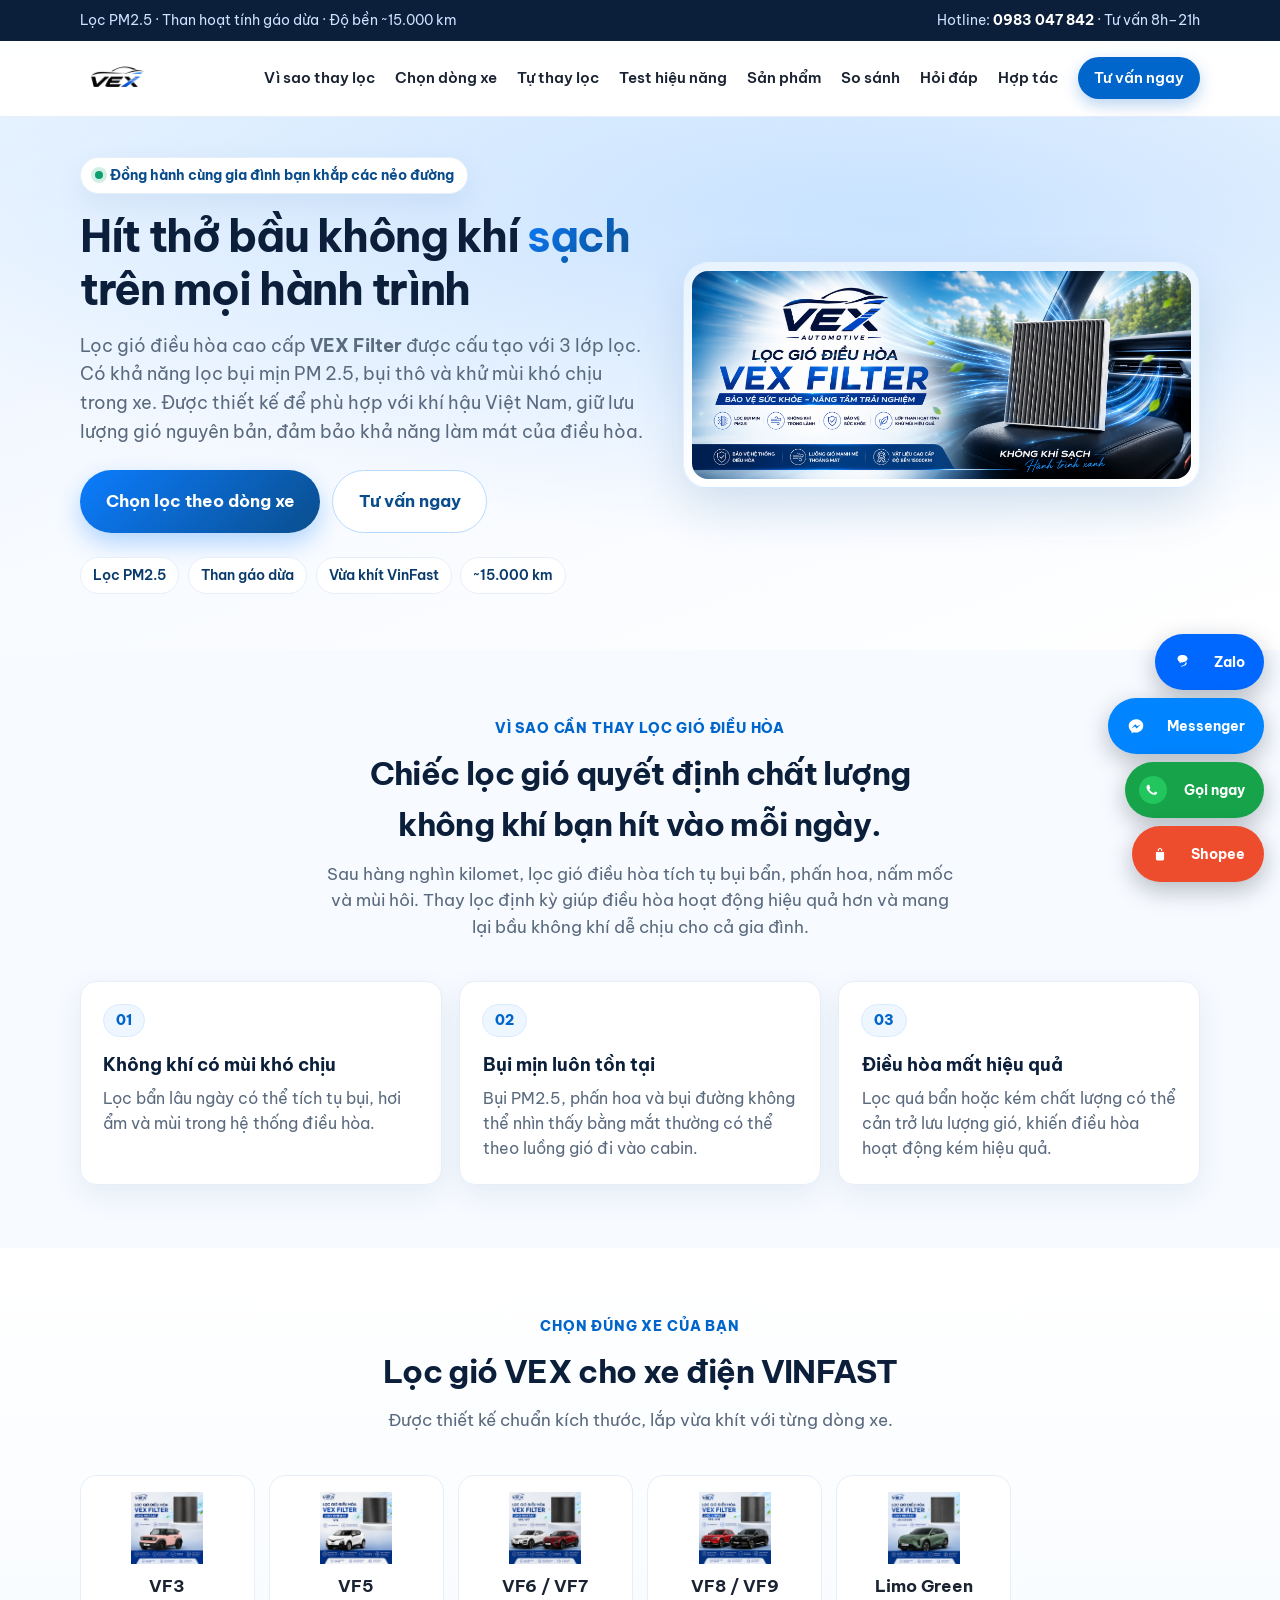
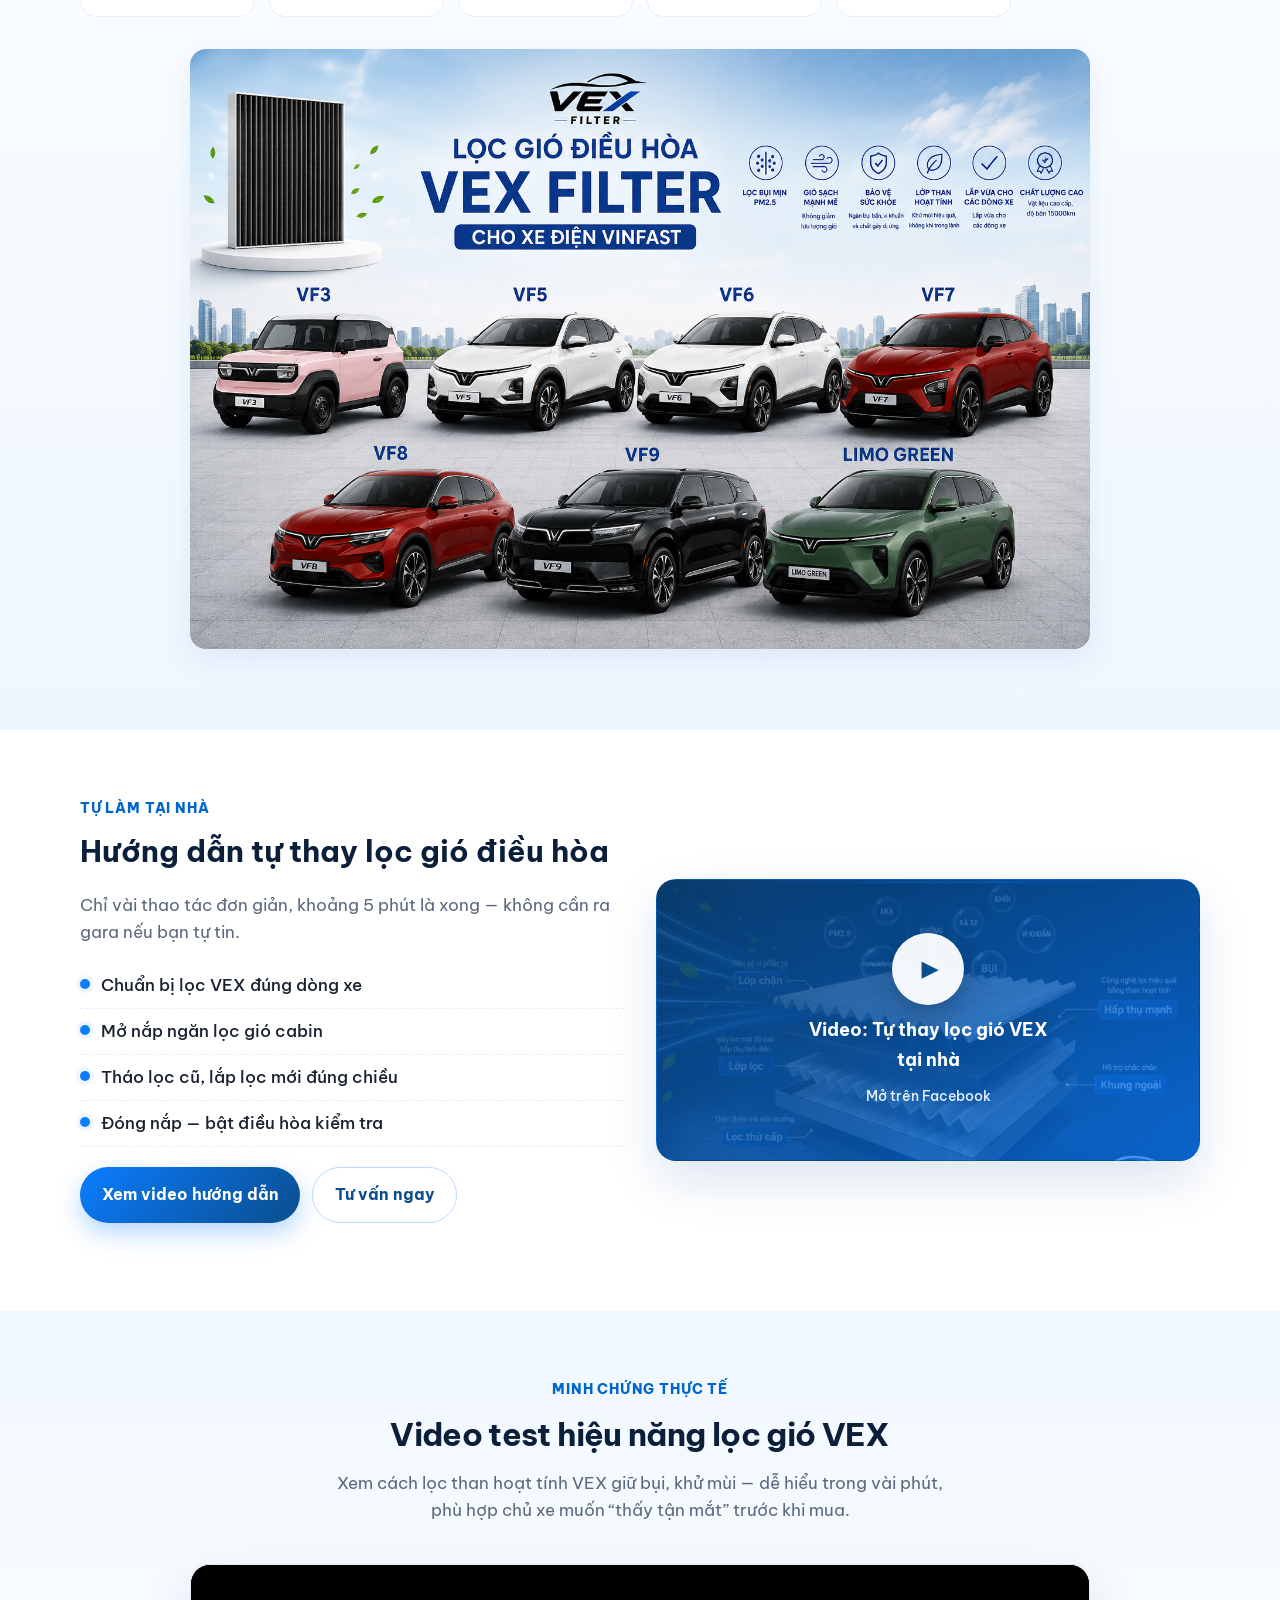
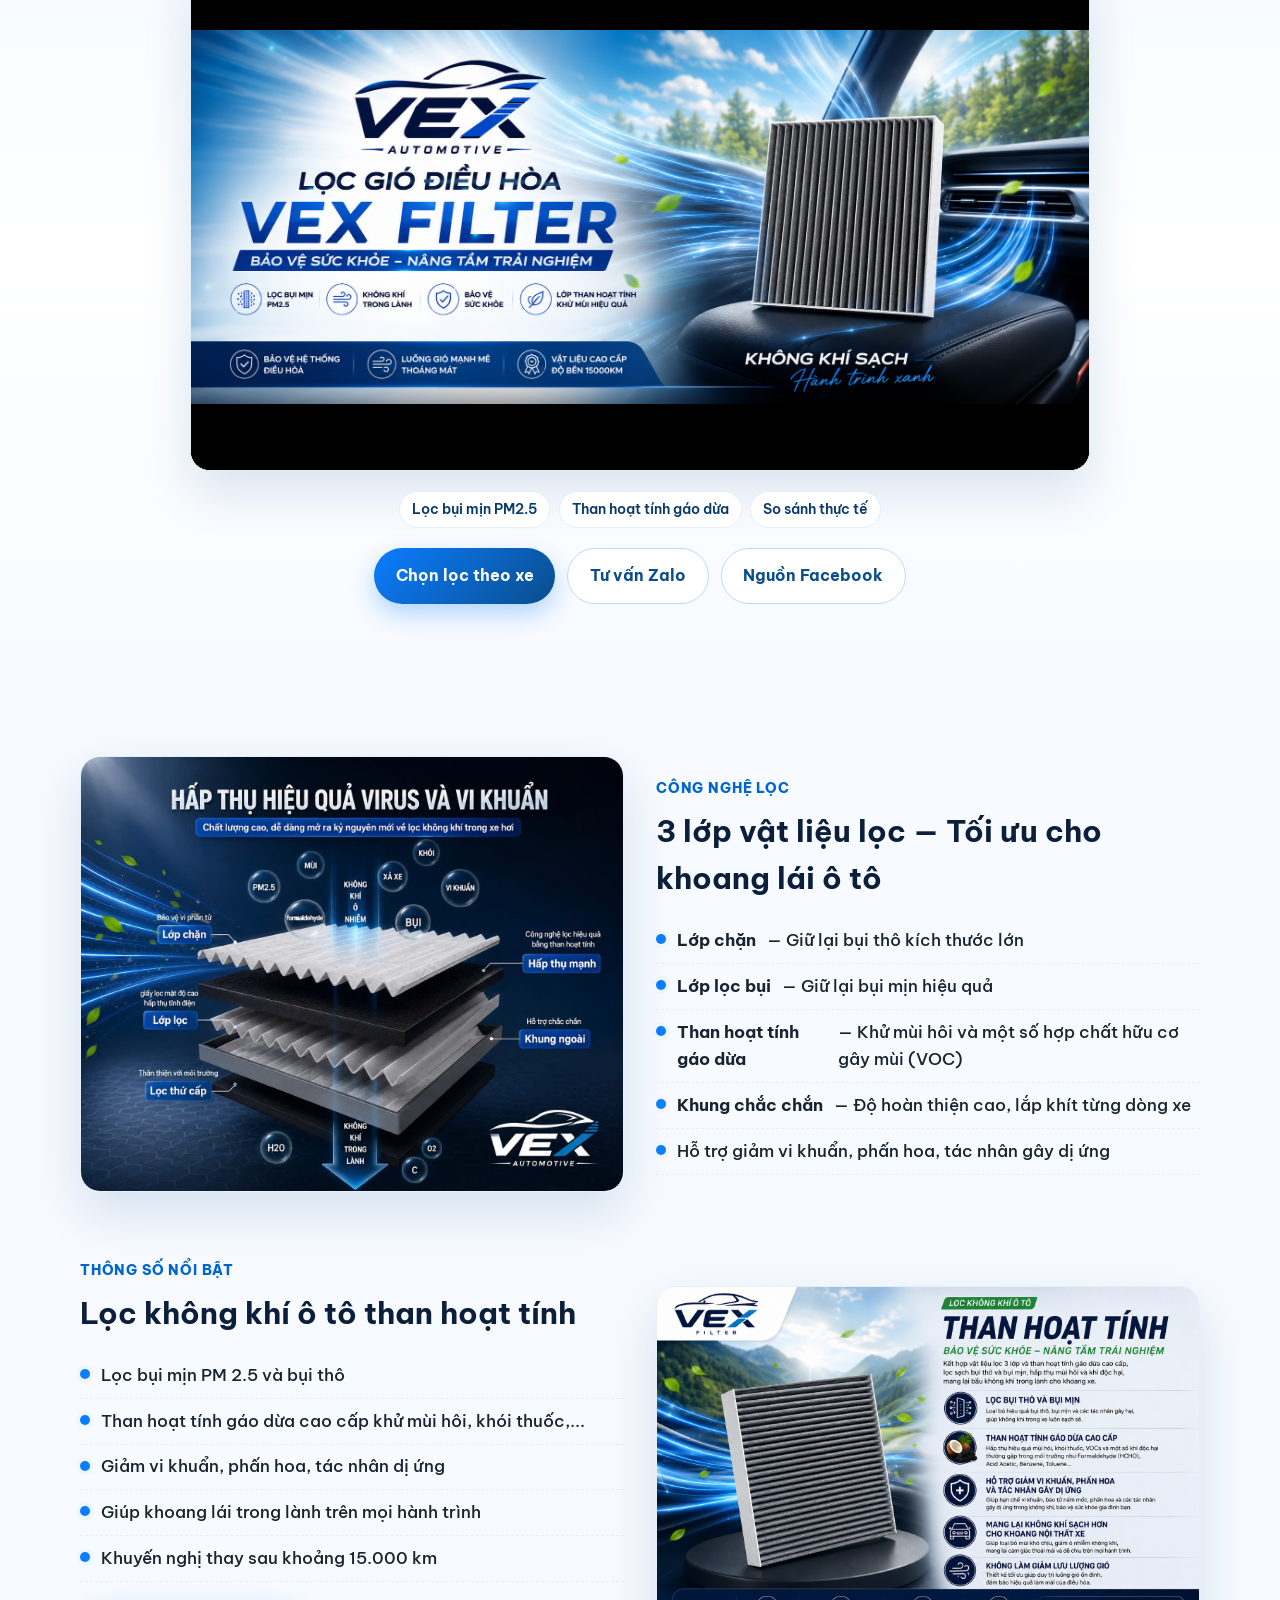
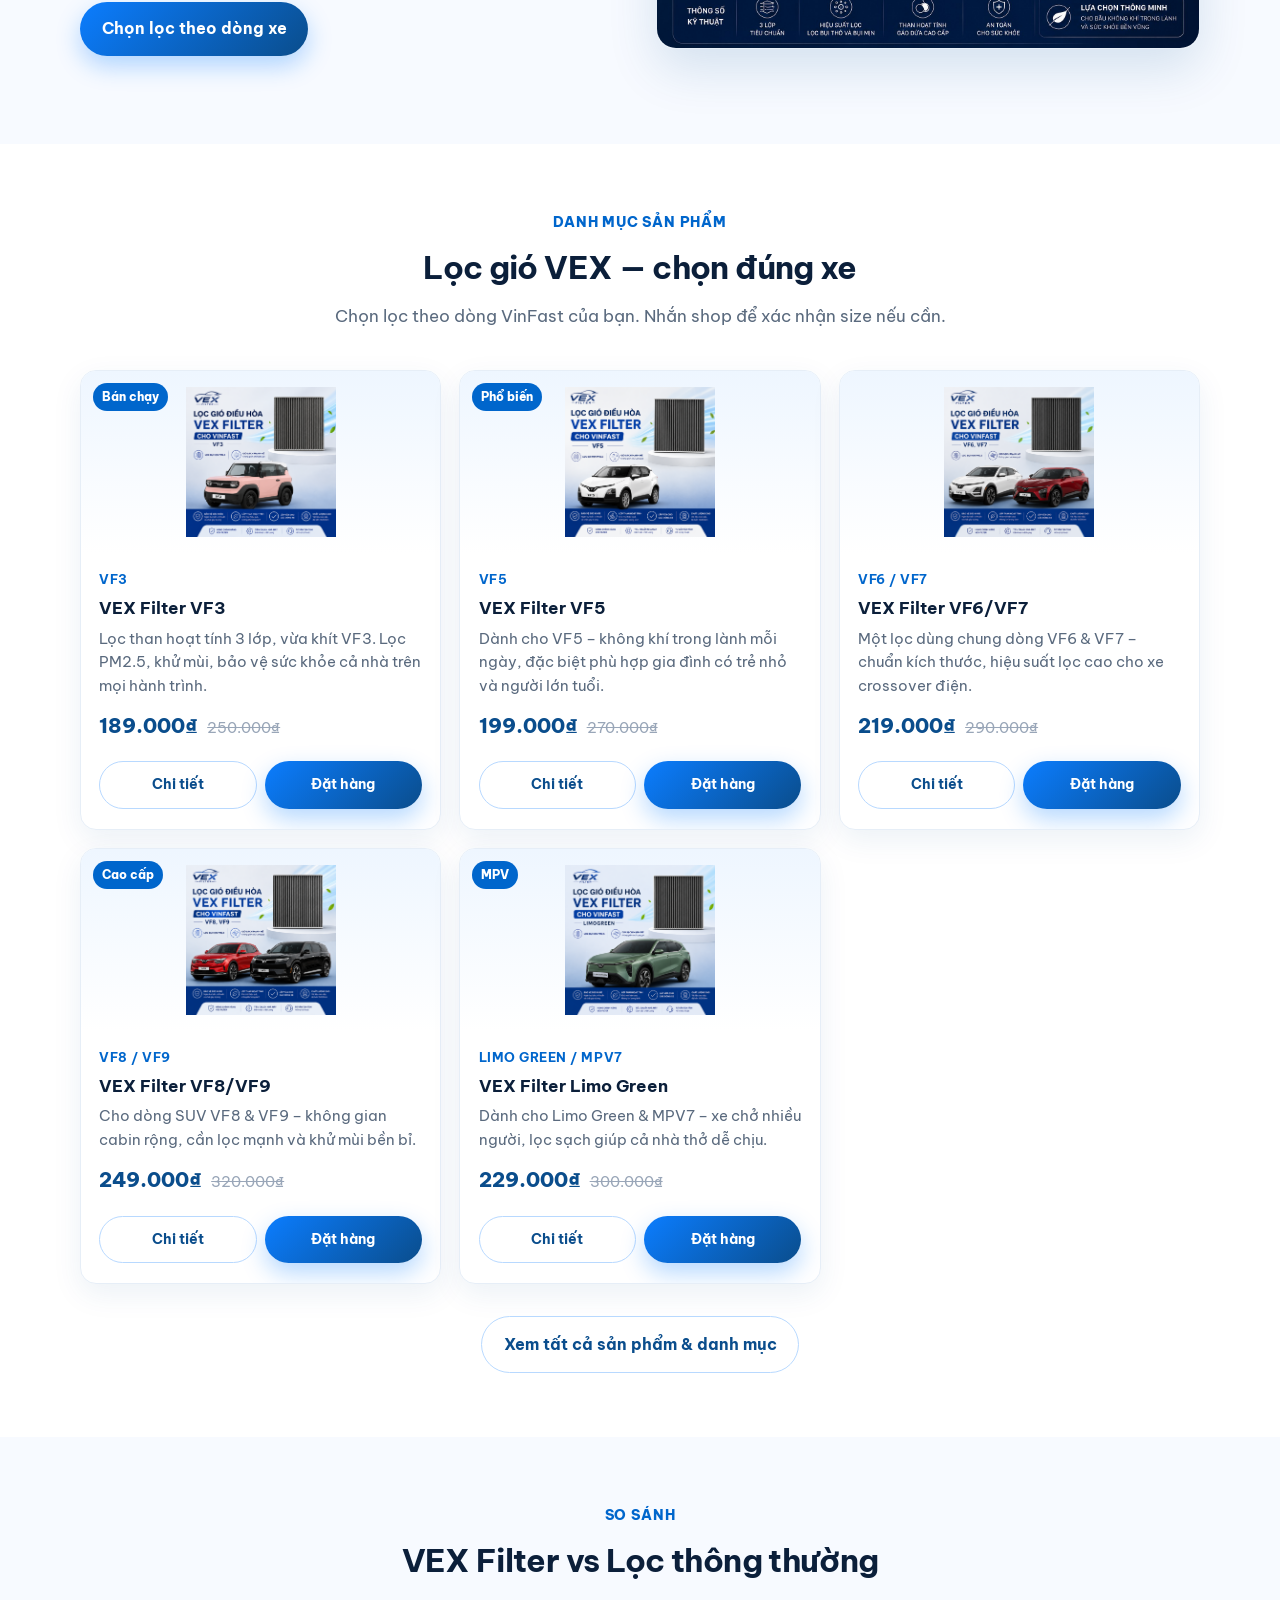
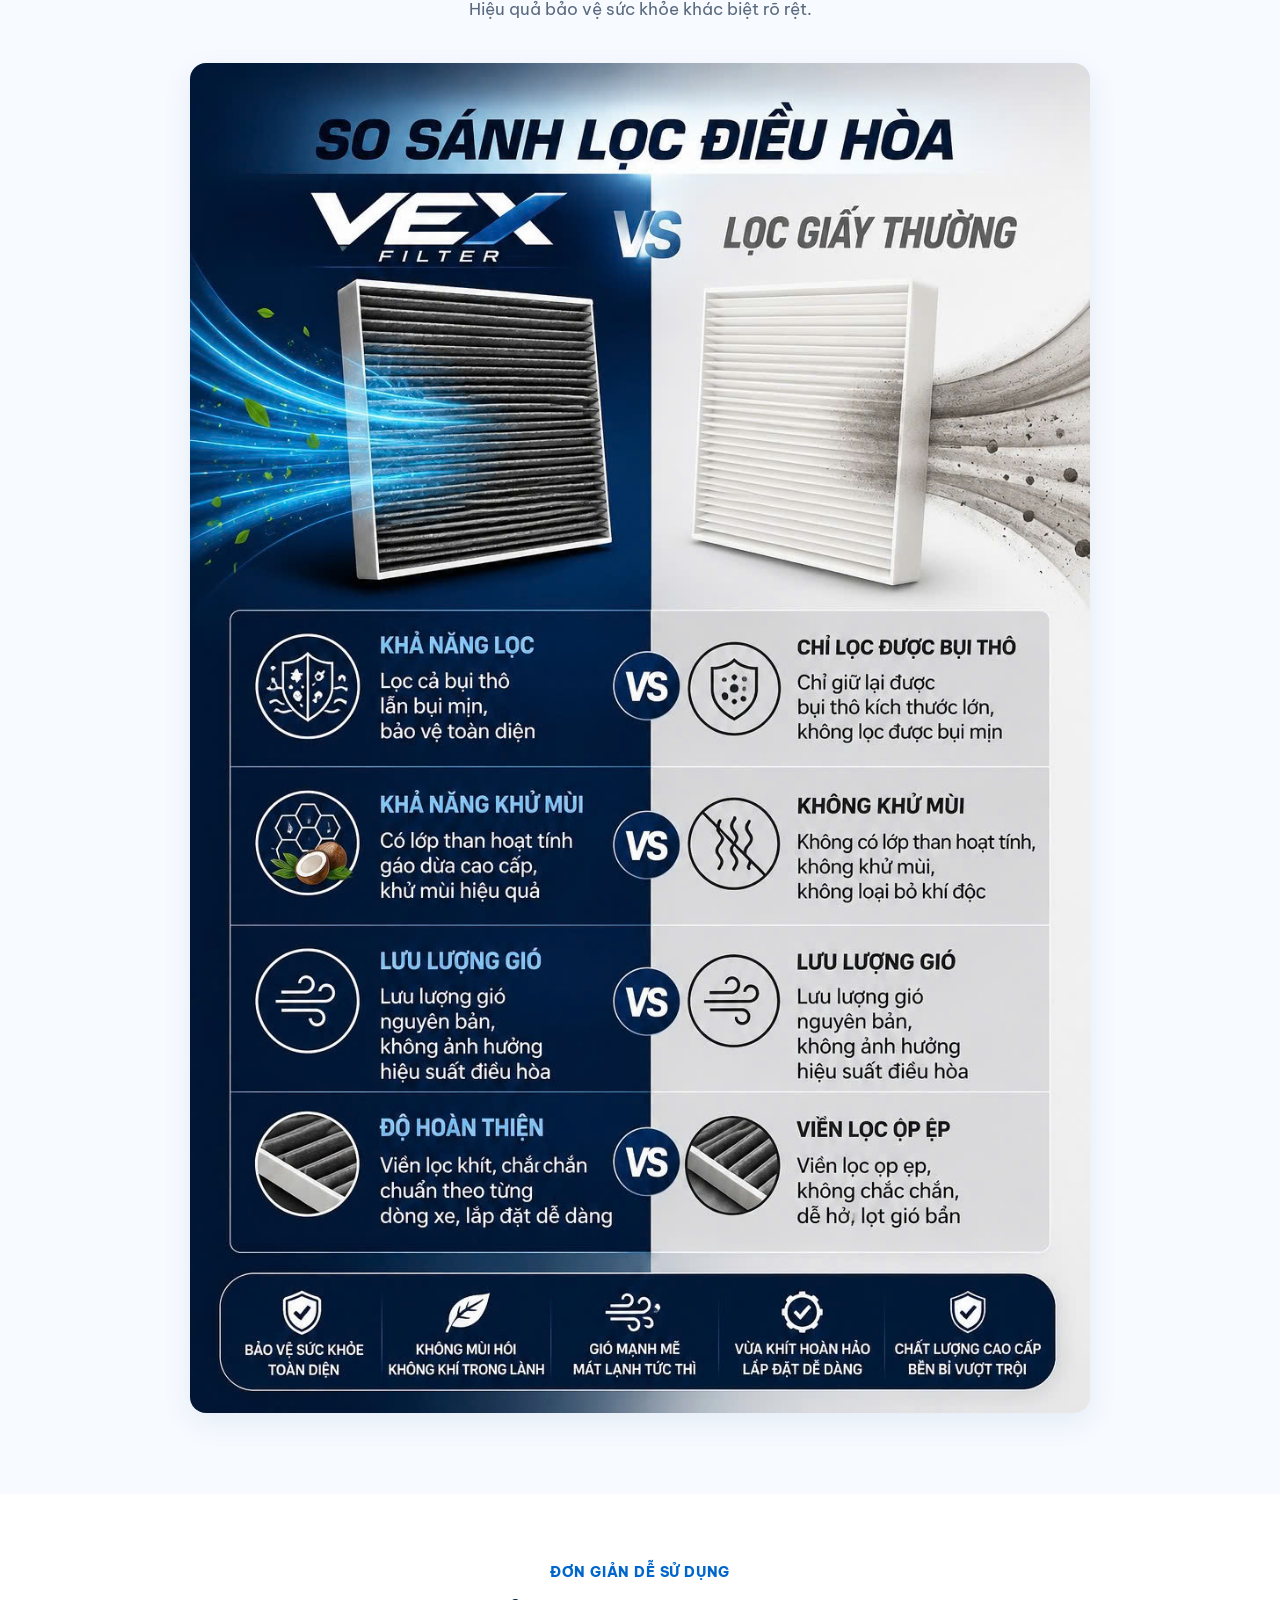
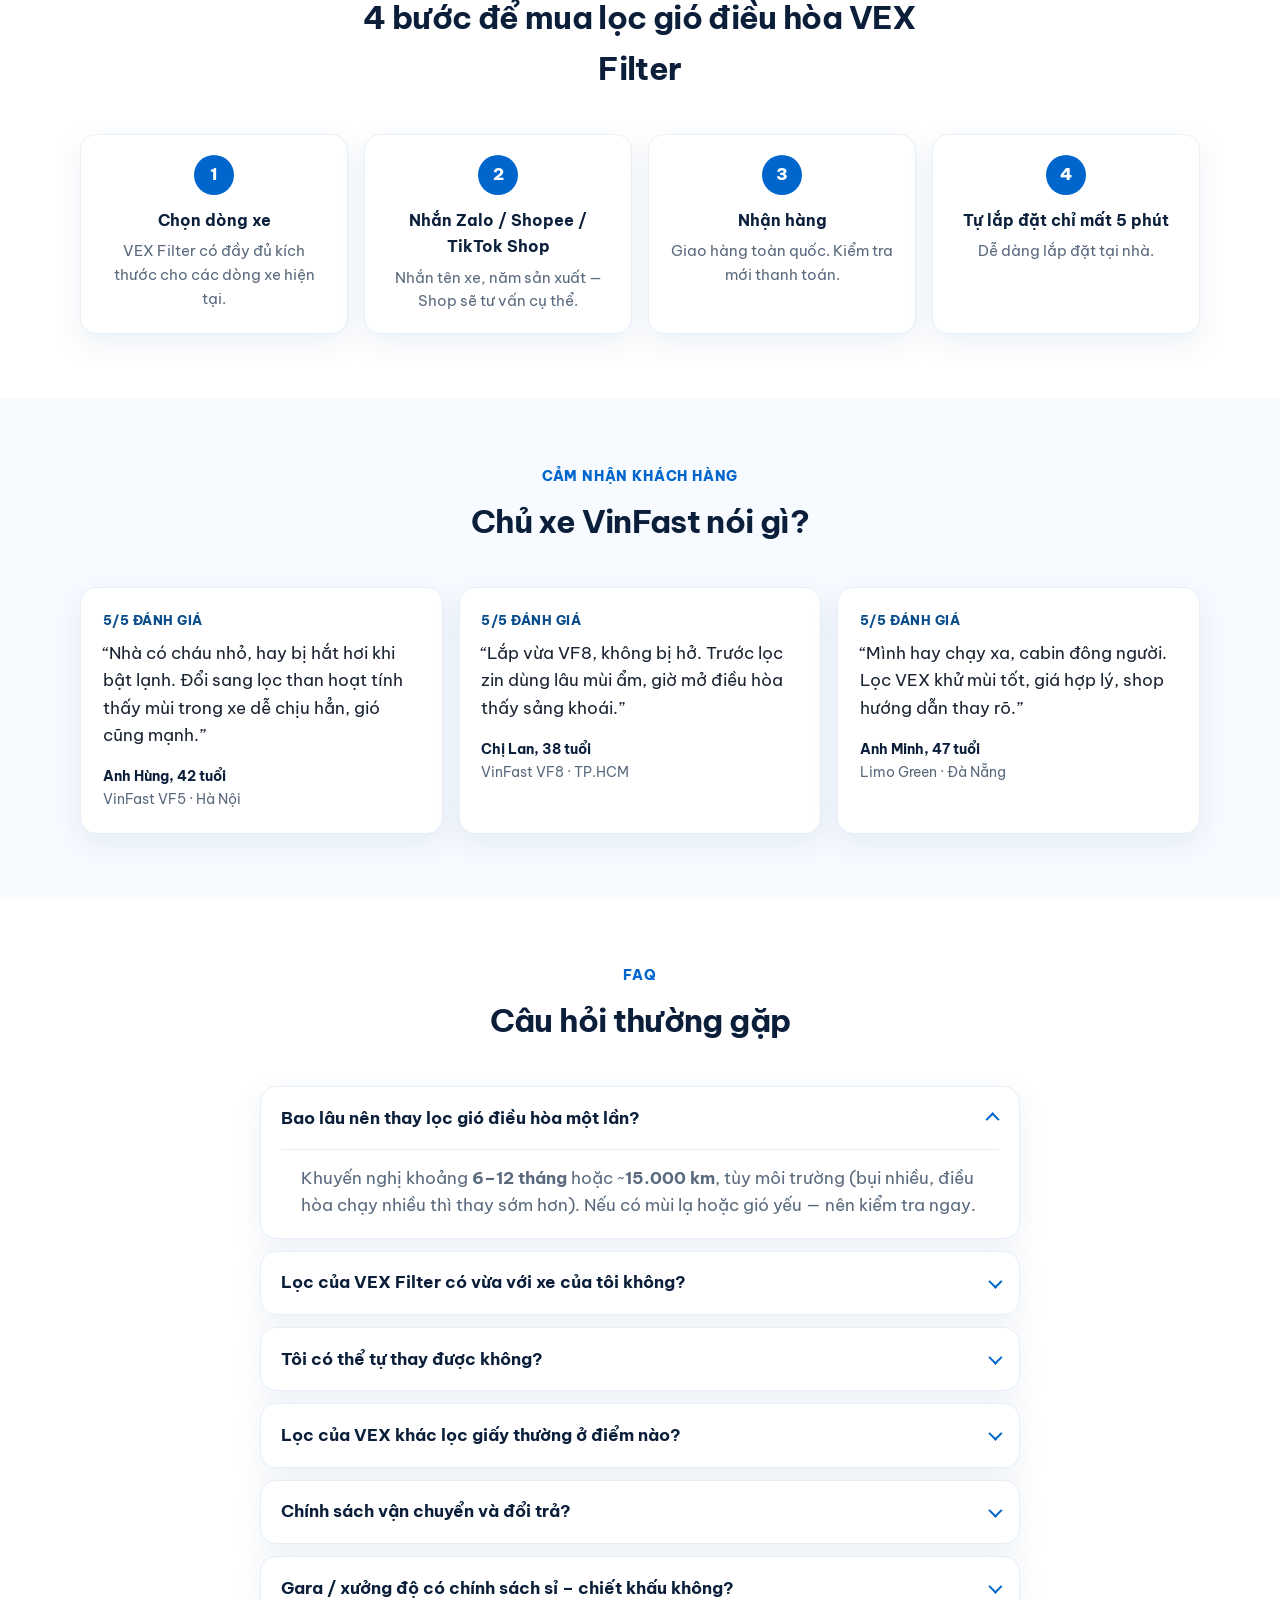
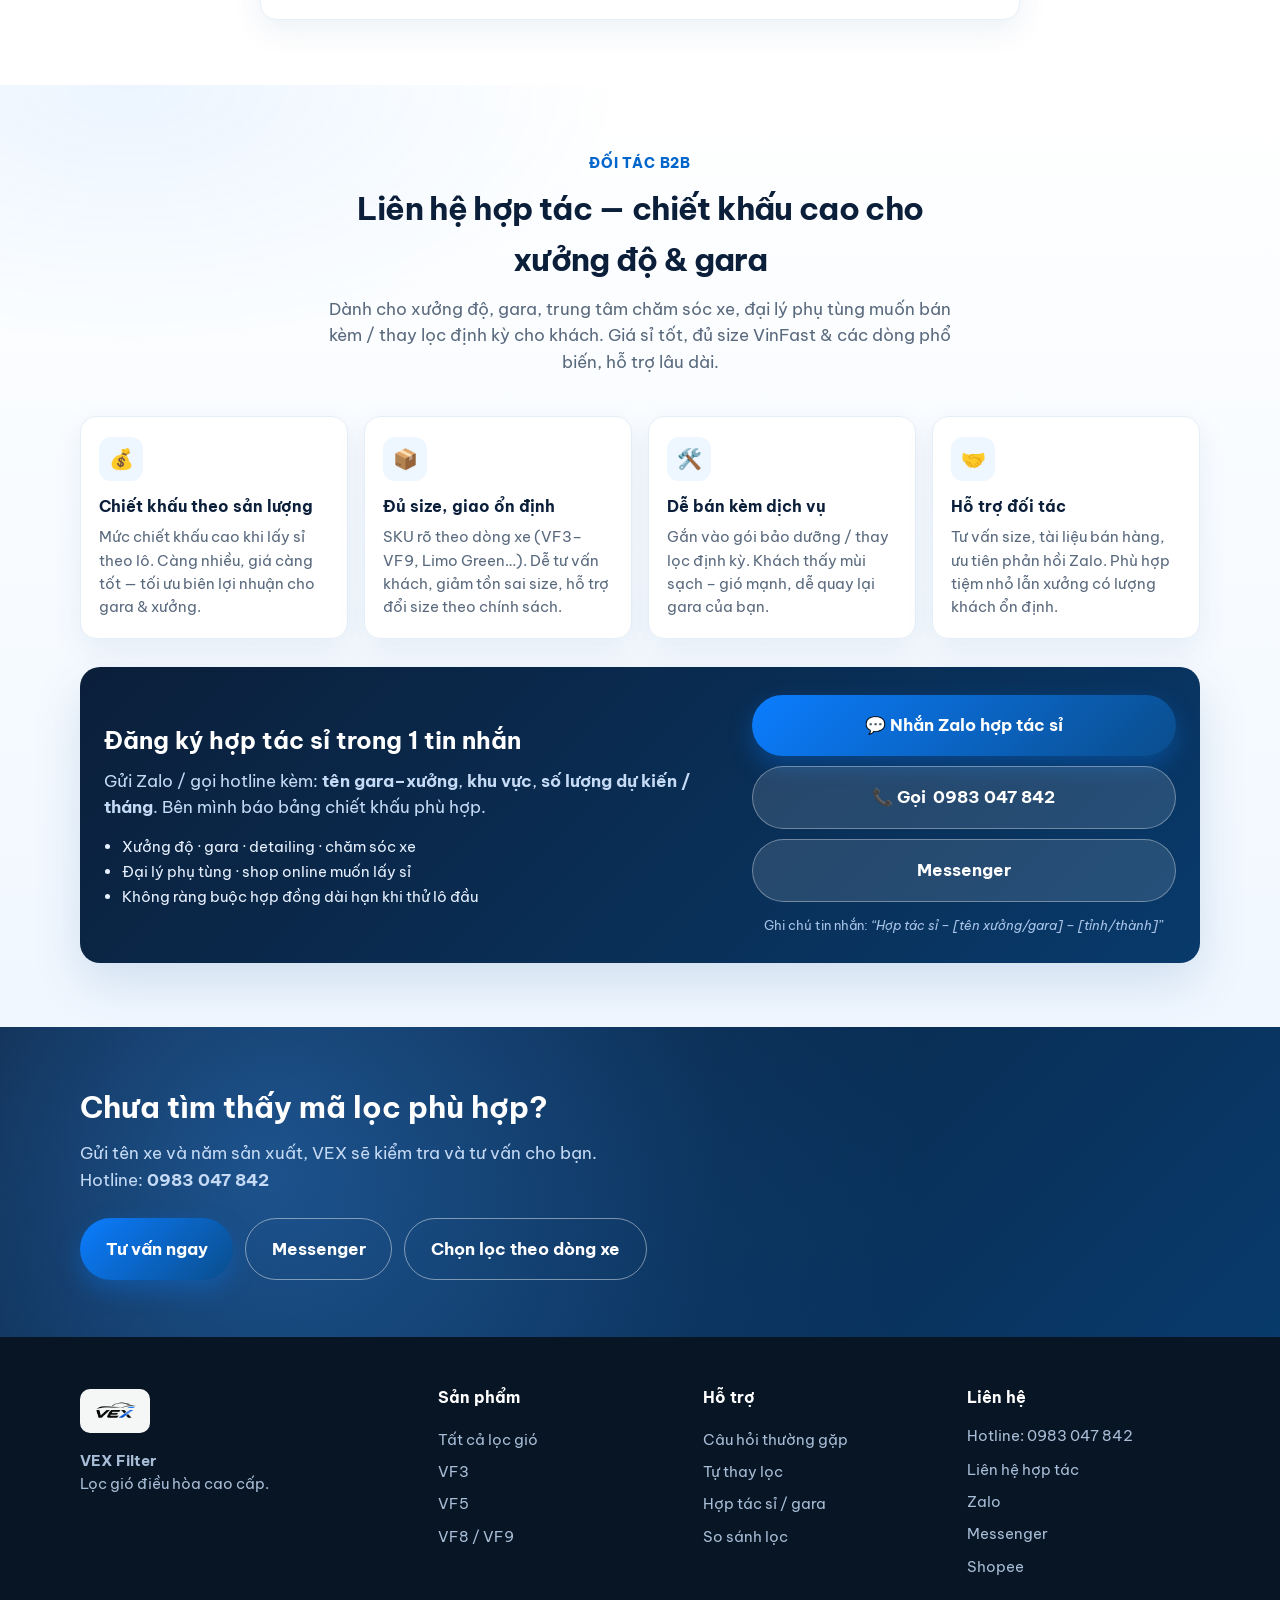
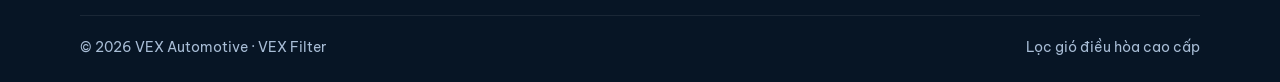
==== index.html @ 0c7b10fe "fix: embed float contacts in HTML for reliable display on domain" ====
<!DOCTYPE html>
<html lang="vi">
<head>
  <meta charset="UTF-8">
  <meta name="viewport" content="width=device-width, initial-scale=1">
  <title>VEX Filter | Lọc gió điều hòa than hoạt tính cho xe điện VinFast</title>
  <meta name="description" content="Lọc gió điều hòa cao cấp VEX Filter cho VinFast VF3, VF5, VF6, VF7, VF8, VF9, Limo Green. Lọc PM2.5, khử mùi, phù hợp khí hậu Việt Nam.">
  <meta name="theme-color" content="#0a4d8c">
  <meta property="og:title" content="VEX Filter – Lọc gió điều hòa cao cấp">
  <meta property="og:description" content="Hít thở bầu không khí sạch trên mọi hành trình. Lọc PM2.5, than hoạt tính gáo dừa, vừa khít từng dòng xe VinFast.">
  <meta property="og:image" content="public/images/cover.png">
  <meta property="og:type" content="website">
  <link rel="icon" href="public/favicon.svg" type="image/svg+xml">
  <link rel="icon" href="public/favicon-32.png" type="image/png" sizes="32x32">
  <link rel="apple-touch-icon" href="public/apple-touch-icon.png" sizes="180x180">
  <link rel="preconnect" href="https://fonts.googleapis.com">
  <link rel="preconnect" href="https://fonts.gstatic.com" crossorigin>
  <link href="https://fonts.googleapis.com/css2?family=Be+Vietnam+Pro:wght@400;500;600;700;800&display=swap" rel="stylesheet">
  <link rel="stylesheet" href="css/style.css?v=float2">
  <script type="application/ld+json">
  {
    "@context": "https://schema.org",
    "@type": "Organization",
    "name": "VEX Automotive",
    "url": "https://tmk202.github.io/duananhhoang/",
    "description": "Lọc gió điều hòa cao cấp VEX Filter cho xe điện VinFast",
    "telephone": "0983047842",
    "areaServed": "VN"
  }
  </script>
</head>
<body>
  <div class="topbar">
    <div class="container">
      <span>Lọc PM2.5 · Than hoạt tính gáo dừa · Độ bền ~15.000 km</span>
      <span>Hotline: <strong data-phone>0983 047 842</strong> · Tư vấn 8h–21h</span>
    </div>
  </div>

  <header class="header">
    <div class="container header-inner">
      <a class="logo" href="index.html" aria-label="VEX Automotive trang chủ">
        <img class="logo-img" src="public/images/logo.png" alt="VEX Automotive" width="160" height="48">
      </a>
      <button class="menu-btn" id="menuBtn" type="button" aria-label="Mở menu" aria-expanded="false">Menu</button>
      <nav class="nav" id="mainNav">
        <a href="#loi-ich">Vì sao thay lọc</a>
        <a href="#dong-xe">Chọn dòng xe</a>
        <a href="#huong-dan">Tự thay lọc</a>
        <a href="#test-hieu-nang">Test hiệu năng</a>
        <a href="#san-pham">Sản phẩm</a>
        <a href="#so-sanh">So sánh</a>
        <a href="#faq">Hỏi đáp</a>
        <a href="#hop-tac">Hợp tác</a>
        <a class="nav-cta" href="#lien-he" data-zalo>Tư vấn ngay</a>
      </nav>
    </div>
  </header>

  <main>
    <!-- HERO -->
    <section class="hero">
      <div class="container hero-grid">
        <div>
          <div class="eyebrow">Đồng hành cùng gia đình bạn khắp các nẻo đường</div>
          <h1>
            Hít thở bầu không khí <em>sạch</em> trên mọi hành trình
          </h1>
          <p class="hero-lead">
            Lọc gió điều hòa cao cấp <strong>VEX Filter</strong> được cấu tạo với 3 lớp lọc. Có khả năng lọc bụi mịn PM 2.5, bụi thô và khử mùi khó chịu trong xe. Được thiết kế để phù hợp với khí hậu Việt Nam, giữ lưu lượng gió nguyên bản, đảm bảo khả năng làm mát của điều hòa.
          </p>
          <div class="hero-actions">
            <a class="btn btn-primary btn-lg" href="san-pham.html">Chọn lọc theo dòng xe</a>
            <a class="btn btn-secondary btn-lg" href="#lien-he" data-zalo>Tư vấn ngay</a>
          </div>
          <div class="trust-row">
            <span class="trust-pill">Lọc PM2.5</span>
            <span class="trust-pill">Than gáo dừa</span>
            <span class="trust-pill">Vừa khít VinFast</span>
            <span class="trust-pill">~15.000 km</span>
          </div>
        </div>
        <div class="hero-visual">
          <div class="hero-card hero-card--full">
            <img src="public/images/cover.png" alt="VEX Filter lọc gió điều hòa than hoạt tính" width="970" height="404" fetchpriority="high">
          </div>
        </div>
      </div>
    </section>

    <!-- PAIN -->
    <section id="loi-ich">
      <div class="container">
        <div class="section-head">
          <div class="section-label">Vì sao cần thay lọc gió điều hòa</div>
          <h2>Chiếc lọc gió quyết định chất lượng không khí bạn hít vào mỗi ngày.</h2>
          <p>Sau hàng nghìn kilomet, lọc gió điều hòa tích tụ bụi bẩn, phấn hoa, nấm mốc và mùi hôi. Thay lọc định kỳ giúp điều hòa hoạt động hiệu quả hơn và mang lại bầu không khí dễ chịu cho cả gia đình.</p>
        </div>
        <div class="pain-grid">
          <article class="pain-card">
            <div class="pain-num">01</div>
            <h3>Không khí có mùi khó chịu</h3>
            <p>Lọc bẩn lâu ngày có thể tích tụ bụi, hơi ẩm và mùi trong hệ thống điều hòa.</p>
          </article>
          <article class="pain-card">
            <div class="pain-num">02</div>
            <h3>Bụi mịn luôn tồn tại</h3>
            <p>Bụi PM2.5, phấn hoa và bụi đường không thể nhìn thấy bằng mắt thường có thể theo luồng gió đi vào cabin.</p>
          </article>
          <article class="pain-card">
            <div class="pain-num">03</div>
            <h3>Điều hòa mất hiệu quả</h3>
            <p>Lọc quá bẩn hoặc kém chất lượng có thể cản trở lưu lượng gió, khiến điều hòa hoạt động kém hiệu quả.</p>
          </article>
        </div>
      </div>
    </section>

    <!-- VEHICLES -->
    <section class="vehicles" id="dong-xe">
      <div class="container">
        <div class="section-head">
          <div class="section-label">Chọn đúng xe của bạn</div>
          <h2>Lọc gió VEX cho xe điện VINFAST</h2>
          <p>Được thiết kế chuẩn kích thước, lắp vừa khít với từng dòng xe.</p>
        </div>
        <div class="vehicle-grid">
          <a class="vehicle-card" href="san-pham.html?vehicle=VF3">
            <img src="public/images/sku/vf3.png" alt="VinFast VF3" width="160" height="80" loading="lazy">
            VF3
          </a>
          <a class="vehicle-card" href="san-pham.html?vehicle=VF5">
            <img src="public/images/sku/vf5.png" alt="VinFast VF5" width="160" height="80" loading="lazy">
            VF5
          </a>
          <a class="vehicle-card" href="san-pham.html?vehicle=VF6">
            <img src="public/images/sku/vf6-vf7.png" alt="VinFast VF6 VF7" width="160" height="80" loading="lazy">
            VF6 / VF7
          </a>
          <a class="vehicle-card" href="san-pham.html?vehicle=VF8">
            <img src="public/images/sku/vf8-vf9.png" alt="VinFast VF8 VF9" width="160" height="80" loading="lazy">
            VF8 / VF9
          </a>
          <a class="vehicle-card" href="san-pham.html?vehicle=Limo">
            <img src="public/images/sku/limo-green.png" alt="Limo Green" width="160" height="80" loading="lazy">
            Limo Green
          </a>
        </div>
        <p class="center muted mt-2">
          <img src="public/images/sku/tong-hop-xe.png" alt="Tổng hợp dòng xe VinFast dùng VEX Filter" width="900" height="400" loading="lazy" style="margin:1.5rem auto 0;border-radius:16px;box-shadow:var(--shadow);max-width:100%">
        </p>
      </div>
    </section>

    <!-- DIY GUIDE -->
    <section id="huong-dan" style="background:#fff">
      <div class="container feature-split">
        <div>
          <div class="section-label">Tự làm tại nhà</div>
          <h2 style="margin:0 0 0.75rem;color:var(--navy);font-size:clamp(1.4rem,3vw,1.85rem)">Hướng dẫn tự thay lọc gió điều hòa</h2>
          <p class="muted">Chỉ vài thao tác đơn giản, khoảng 5 phút là xong — không cần ra gara nếu bạn tự tin.</p>
          <ul class="checklist">
            <li>Chuẩn bị lọc VEX đúng dòng xe</li>
            <li>Mở nắp ngăn lọc gió cabin</li>
            <li>Tháo lọc cũ, lắp lọc mới đúng chiều</li>
            <li>Đóng nắp — bật điều hòa kiểm tra</li>
          </ul>
          <div class="hero-actions" style="margin-top:1.25rem">
            <a class="btn btn-primary" href="https://www.facebook.com/share/v/1BQMuoykrQ/" target="_blank" rel="noopener">Xem video hướng dẫn</a>
            <a class="btn btn-secondary" href="#lien-he" data-zalo>Tư vấn ngay</a>
          </div>
        </div>
        <div class="video-card">
          <div class="video-placeholder">
            <a class="video-link" href="https://www.facebook.com/share/v/1BQMuoykrQ/" target="_blank" rel="noopener" aria-label="Xem video hướng dẫn thay lọc trên Facebook">
              <span class="video-play">▶</span>
              <span class="video-caption">Video: Tự thay lọc gió VEX tại nhà</span>
              <span class="video-note">Mở trên Facebook</span>
            </a>
          </div>
        </div>
      </div>
    </section>

    <!-- PERFORMANCE TEST VIDEO (local file, hosted on GitHub Pages) -->
    <section id="test-hieu-nang" class="video-section">
      <div class="container">
        <div class="section-head">
          <div class="section-label">Minh chứng thực tế</div>
          <h2>Video test hiệu năng lọc gió VEX</h2>
          <p>Xem cách lọc than hoạt tính VEX giữ bụi, khử mùi — dễ hiểu trong vài phút, phù hợp chủ xe muốn “thấy tận mắt” trước khi mua.</p>
        </div>
        <div class="video-frame">
          <video
            class="video-player"
            controls
            playsinline
            preload="metadata"
            poster="public/images/cover.png"
            title="Test hiệu năng lọc gió điều hòa VEX Filter"
          >
            <source src="public/videos/test-hieu-nang.mp4" type="video/mp4">
            Trình duyệt không phát được video.
            <a href="public/videos/test-hieu-nang.mp4">Tải video</a>
            hoặc
            <a href="https://www.facebook.com/share/r/1EMSFNM2Ws/" target="_blank" rel="noopener">xem trên Facebook</a>.
          </video>
        </div>
        <div class="video-meta">
          <span class="trust-pill">Lọc bụi mịn PM2.5</span>
          <span class="trust-pill">Than hoạt tính gáo dừa</span>
          <span class="trust-pill">So sánh thực tế</span>
        </div>
        <div class="center hero-actions" style="justify-content:center;margin-top:1.25rem">
          <a class="btn btn-primary" href="san-pham.html">Chọn lọc theo xe</a>
          <a class="btn btn-secondary" href="#lien-he" data-zalo>Tư vấn Zalo</a>
          <a class="btn btn-secondary" href="https://www.facebook.com/share/r/1EMSFNM2Ws/" target="_blank" rel="noopener">Nguồn Facebook</a>
        </div>
      </div>
    </section>

    <!-- STRUCTURE -->
    <section id="cau-tao">
      <div class="container feature-split">
        <div>
          <img src="public/images/cau-tao.jpg" alt="Cấu tạo 3 lớp lọc VEX Filter" width="560" height="420" loading="lazy">
        </div>
        <div>
          <div class="section-label">Công nghệ lọc</div>
          <h2 style="margin:0 0 0.75rem;color:var(--navy);font-size:clamp(1.4rem,3vw,1.85rem)">3 lớp vật liệu lọc — Tối ưu cho khoang lái ô tô</h2>
          <ul class="checklist">
            <li><strong>Lớp chặn</strong> — Giữ lại bụi thô kích thước lớn</li>
            <li><strong>Lớp lọc bụi</strong> — Giữ lại bụi mịn hiệu quả</li>
            <li><strong>Than hoạt tính gáo dừa</strong> — Khử mùi hôi và một số hợp chất hữu cơ gây mùi (VOC)</li>
            <li><strong>Khung chắc chắn</strong> — Độ hoàn thiện cao, lắp khít từng dòng xe</li>
            <li>Hỗ trợ giảm vi khuẩn, phấn hoa, tác nhân gây dị ứng</li>
          </ul>
        </div>
      </div>
    </section>

    <!-- SPECS BAND -->
    <section style="padding-top:0">
      <div class="container feature-split">
        <div>
          <div class="section-label">Thông số nổi bật</div>
          <h2 style="margin:0 0 0.75rem;color:var(--navy);font-size:clamp(1.4rem,3vw,1.85rem)">Lọc không khí ô tô than hoạt tính</h2>
          <ul class="checklist">
            <li>Lọc bụi mịn PM 2.5 và bụi thô</li>
            <li>Than hoạt tính gáo dừa cao cấp khử mùi hôi, khói thuốc,...</li>
            <li>Giảm vi khuẩn, phấn hoa, tác nhân dị ứng</li>
            <li>Giúp khoang lái trong lành trên mọi hành trình</li>
            <li>Khuyến nghị thay sau khoảng 15.000 km</li>
          </ul>
          <div class="hero-actions" style="margin-top:1.25rem">
            <a class="btn btn-primary" href="san-pham.html">Chọn lọc theo dòng xe</a>
          </div>
        </div>
        <div>
          <img src="public/images/thong-so.jpg" alt="Thông số kỹ thuật VEX Filter" width="560" height="420" loading="lazy">
        </div>
      </div>
    </section>

    <!-- PRODUCTS -->
    <section id="san-pham" style="background:#fff">
      <div class="container">
        <div class="section-head">
          <div class="section-label">Danh mục sản phẩm</div>
          <h2>Lọc gió VEX — chọn đúng xe</h2>
          <p>Chọn lọc theo dòng VinFast của bạn. Nhắn shop để xác nhận size nếu cần.</p>
        </div>
        <div class="product-grid" id="homeProducts">
          <p class="muted">Đang tải sản phẩm…</p>
        </div>
        <div class="center mt-2">
          <a class="btn btn-secondary" href="san-pham.html">Xem tất cả sản phẩm &amp; danh mục</a>
        </div>
      </div>
    </section>

    <!-- COMPARE -->
    <section id="so-sanh">
      <div class="container">
        <div class="section-head">
          <div class="section-label">So sánh</div>
          <h2>VEX Filter vs Lọc thông thường</h2>
          <p>Hiệu quả bảo vệ sức khỏe khác biệt rõ rệt.</p>
        </div>
        <p class="center">
          <img src="public/images/so-sanh.jpg" alt="Infographic so sánh VEX Filter và lọc thường" width="900" height="500" loading="lazy" style="border-radius:16px;box-shadow:var(--shadow);margin:0 auto;max-width:100%">
        </p>
      </div>
    </section>

    <!-- HOW TO -->
    <section style="background:#fff">
      <div class="container">
        <div class="section-head">
          <div class="section-label">Đơn giản dễ sử dụng</div>
          <h2>4 bước để mua lọc gió điều hòa VEX Filter</h2>
        </div>
        <div class="steps">
          <article class="step-card">
            <div class="step-num">1</div>
            <h3>Chọn dòng xe</h3>
            <p>VEX Filter có đầy đủ kích thước cho các dòng xe hiện tại.</p>
          </article>
          <article class="step-card">
            <div class="step-num">2</div>
            <h3>Nhắn Zalo / Shopee / TikTok Shop</h3>
            <p>Nhắn tên xe, năm sản xuất — Shop sẽ tư vấn cụ thể.</p>
          </article>
          <article class="step-card">
            <div class="step-num">3</div>
            <h3>Nhận hàng</h3>
            <p>Giao hàng toàn quốc. Kiểm tra mới thanh toán.</p>
          </article>
          <article class="step-card">
            <div class="step-num">4</div>
            <h3>Tự lắp đặt chỉ mất 5 phút</h3>
            <p>Dễ dàng lắp đặt tại nhà.</p>
          </article>
        </div>
      </div>
    </section>

    <!-- TESTIMONIALS -->
    <section>
      <div class="container">
        <div class="section-head">
          <div class="section-label">Cảm nhận khách hàng</div>
          <h2>Chủ xe VinFast nói gì?</h2>
        </div>
        <div class="quote-grid">
          <article class="quote-card">
            <div class="rating">5/5 đánh giá</div>
            <p>“Nhà có cháu nhỏ, hay bị hắt hơi khi bật lạnh. Đổi sang lọc than hoạt tính thấy mùi trong xe dễ chịu hẳn, gió cũng mạnh.”</p>
            <div class="quote-meta"><strong>Anh Hùng, 42 tuổi</strong>VinFast VF5 · Hà Nội</div>
          </article>
          <article class="quote-card">
            <div class="rating">5/5 đánh giá</div>
            <p>“Lắp vừa VF8, không bị hở. Trước lọc zin dùng lâu mùi ẩm, giờ mở điều hòa thấy sảng khoái.”</p>
            <div class="quote-meta"><strong>Chị Lan, 38 tuổi</strong>VinFast VF8 · TP.HCM</div>
          </article>
          <article class="quote-card">
            <div class="rating">5/5 đánh giá</div>
            <p>“Mình hay chạy xa, cabin đông người. Lọc VEX khử mùi tốt, giá hợp lý, shop hướng dẫn thay rõ.”</p>
            <div class="quote-meta"><strong>Anh Minh, 47 tuổi</strong>Limo Green · Đà Nẵng</div>
          </article>
        </div>
      </div>
    </section>

    <!-- FAQ -->
    <section id="faq" style="background:#fff">
      <div class="container">
        <div class="section-head">
          <div class="section-label">FAQ</div>
          <h2>Câu hỏi thường gặp</h2>
        </div>
        <div class="faq-list">
          <details class="faq-item" open>
            <summary>Bao lâu nên thay lọc gió điều hòa một lần?</summary>
            <p class="answer">Khuyến nghị khoảng <strong>6–12 tháng</strong> hoặc ~<strong>15.000 km</strong>, tùy môi trường (bụi nhiều, điều hòa chạy nhiều thì thay sớm hơn). Nếu có mùi lạ hoặc gió yếu — nên kiểm tra ngay.</p>
          </details>
          <details class="faq-item">
            <summary>Lọc của VEX Filter có vừa với xe của tôi không?</summary>
            <p class="answer">VEX Filter có đầy đủ kích thước phù hợp với hầu hết các dòng xe hiện tại ở thị trường Việt Nam.</p>
          </details>
          <details class="faq-item">
            <summary>Tôi có thể tự thay được không?</summary>
            <p class="answer">Ai cũng có thể tự thay lọc gió điều hòa với chỉ vài thao tác đơn giản, 5 phút là xong.</p>
          </details>
          <details class="faq-item">
            <summary>Lọc của VEX khác lọc giấy thường ở điểm nào?</summary>
            <p class="answer">Lọc của VEX Filter có cấu tạo tối ưu với khí hậu tại Việt Nam, có khả năng lọc bụi mịn PM2.5 đồng thời khử mùi khoang lái. Giá thành lại tiết kiệm hơn rất nhiều so với lọc gió thường trong hãng.</p>
          </details>
          <details class="faq-item">
            <summary>Chính sách vận chuyển và đổi trả?</summary>
            <p class="answer">Khách hàng mua hàng trên các sàn thương mại điện tử sẽ theo chính sách vận chuyển của sàn. Khách hàng mua hàng ngoài các sàn thương mại điện tử sẽ được miễn phí ship tận nơi. VEX Filter hỗ trợ đổi trả trong <strong>15 ngày</strong> đầu không cần lý do.</p>
          </details>
          <details class="faq-item">
            <summary>Gara / xưởng độ có chính sách sỉ – chiết khấu không?</summary>
            <p class="answer">Có. VEX hỗ trợ đối tác (gara, xưởng độ, tiệm chăm sóc xe, đại lý phụ tùng) với <strong>chiết khấu cao theo sản lượng</strong>, ưu đãi combo và hỗ trợ tư vấn size. Xem mục <a href="#hop-tac">Liên hệ hợp tác</a> hoặc nhắn Zalo ghi rõ “hợp tác sỉ”.</p>
          </details>
        </div>
      </div>
    </section>

    <!-- PARTNERSHIP / B2B -->
    <section id="hop-tac" class="partner-section">
      <div class="container">
        <div class="section-head">
          <div class="section-label">Đối tác B2B</div>
          <h2>Liên hệ hợp tác — chiết khấu cao cho xưởng độ &amp; gara</h2>
          <p>Dành cho xưởng độ, gara, trung tâm chăm sóc xe, đại lý phụ tùng muốn bán kèm / thay lọc định kỳ cho khách. Giá sỉ tốt, đủ size VinFast &amp; các dòng phổ biến, hỗ trợ lâu dài.</p>
        </div>

        <div class="partner-grid">
          <article class="partner-card">
            <div class="partner-icon">💰</div>
            <h3>Chiết khấu theo sản lượng</h3>
            <p>Mức chiết khấu cao khi lấy sỉ theo lô. Càng nhiều, giá càng tốt — tối ưu biên lợi nhuận cho gara &amp; xưởng.</p>
          </article>
          <article class="partner-card">
            <div class="partner-icon">📦</div>
            <h3>Đủ size, giao ổn định</h3>
            <p>SKU rõ theo dòng xe (VF3–VF9, Limo Green…). Dễ tư vấn khách, giảm tồn sai size, hỗ trợ đổi size theo chính sách.</p>
          </article>
          <article class="partner-card">
            <div class="partner-icon">🛠️</div>
            <h3>Dễ bán kèm dịch vụ</h3>
            <p>Gắn vào gói bảo dưỡng / thay lọc định kỳ. Khách thấy mùi sạch – gió mạnh, dễ quay lại gara của bạn.</p>
          </article>
          <article class="partner-card">
            <div class="partner-icon">🤝</div>
            <h3>Hỗ trợ đối tác</h3>
            <p>Tư vấn size, tài liệu bán hàng, ưu tiên phản hồi Zalo. Phù hợp tiệm nhỏ lẫn xưởng có lượng khách ổn định.</p>
          </article>
        </div>

        <div class="partner-cta-box">
          <div class="partner-cta-text">
            <h3>Đăng ký hợp tác sỉ trong 1 tin nhắn</h3>
            <p>Gửi Zalo / gọi hotline kèm: <strong>tên gara–xưởng</strong>, <strong>khu vực</strong>, <strong>số lượng dự kiến / tháng</strong>. Bên mình báo bảng chiết khấu phù hợp.</p>
            <ul class="partner-bullets">
              <li>Xưởng độ · gara · detailing · chăm sóc xe</li>
              <li>Đại lý phụ tùng · shop online muốn lấy sỉ</li>
              <li>Không ràng buộc hợp đồng dài hạn khi thử lô đầu</li>
            </ul>
          </div>
          <div class="partner-cta-actions">
            <a class="btn btn-primary btn-lg btn-block" href="#" data-zalo data-zalo-partner target="_blank" rel="noopener">💬 Nhắn Zalo hợp tác sỉ</a>
            <a class="btn btn-secondary btn-lg btn-block" href="tel:0983047842">📞 Gọi <span data-phone>0983 047 842</span></a>
            <a class="btn btn-secondary btn-lg btn-block" href="#" data-messenger target="_blank" rel="noopener">Messenger</a>
            <p class="partner-note">Ghi chú tin nhắn: <em>“Hợp tác sỉ – [tên xưởng/gara] – [tỉnh/thành]”</em></p>
          </div>
        </div>
      </div>
    </section>

    <!-- CTA -->
    <section class="cta-band" id="lien-he">
      <div class="container">
        <div>
          <h2>Chưa tìm thấy mã lọc phù hợp?</h2>
          <p>Gửi tên xe và năm sản xuất, VEX sẽ kiểm tra và tư vấn cho bạn. Hotline: <strong data-phone>0983 047 842</strong></p>
        </div>
        <div class="cta-actions">
          <a class="btn btn-primary btn-lg" href="#" data-zalo target="_blank" rel="noopener">Tư vấn ngay</a>
          <a class="btn btn-ghost btn-lg" href="#" data-messenger target="_blank" rel="noopener">Messenger</a>
          <a class="btn btn-ghost btn-lg" href="san-pham.html">Chọn lọc theo dòng xe</a>
        </div>
      </div>
    </section>
  </main>

  <footer class="footer">
    <div class="container footer-grid">
      <div>
        <a class="logo logo--footer" href="index.html" style="margin-bottom:0.75rem">
          <img class="logo-img logo-img--light" src="public/images/logo.png" alt="VEX Filter" width="150" height="45">
        </a>
        <p><strong>VEX Filter</strong><br>Lọc gió điều hòa cao cấp.</p>
      </div>
      <div>
        <h4>Sản phẩm</h4>
        <a href="san-pham.html">Tất cả lọc gió</a>
        <a href="san-pham.html?vehicle=VF3">VF3</a>
        <a href="san-pham.html?vehicle=VF5">VF5</a>
        <a href="san-pham.html?vehicle=VF8">VF8 / VF9</a>
      </div>
      <div>
        <h4>Hỗ trợ</h4>
        <a href="#faq">Câu hỏi thường gặp</a>
        <a href="#huong-dan">Tự thay lọc</a>
        <a href="#hop-tac">Hợp tác sỉ / gara</a>
        <a href="#so-sanh">So sánh lọc</a>
      </div>
      <div>
        <h4>Liên hệ</h4>
        <p>Hotline: <span data-phone>0983 047 842</span></p>
        <a href="#hop-tac">Liên hệ hợp tác</a>
        <a href="#" data-zalo>Zalo</a>
        <a href="#" data-messenger>Messenger</a>
        <a href="#" data-shopee>Shopee</a>
      </div>
    </div>
    <div class="container footer-bottom">
      <span>© 2026 VEX Automotive · VEX Filter</span>
      <span>Lọc gió điều hòa cao cấp</span>
    </div>
  </footer>

  <!-- Float contact — luôn hiện (góc phải) -->
  <div id="floatContact" class="float-contact is-open float-contact--always-open" aria-label="Liên hệ nhanh">
    <div class="float-contact__list">
      <a class="float-btn float-btn--zalo" href="https://zalo.me/0983047842" target="_blank" rel="noopener" data-zalo title="Chat Zalo">
        <span class="float-btn__icon" aria-hidden="true">
          <svg viewBox="0 0 48 48" width="28" height="28" fill="none"><circle cx="24" cy="24" r="24" fill="#0068FF"/><path fill="#fff" d="M14.5 18.2c0-3.4 3.9-6.2 8.7-6.2s8.7 2.8 8.7 6.2-3.9 6.2-8.7 6.2c-.6 0-1.2 0-1.8-.1l-3.2 2v-2.6c-2.2-1.1-3.7-3-3.7-5.5zm4.2.3h1.7l2.1 2.8 2.1-2.8h1.7l-2.9 3.7v2.5h-1.8v-2.5l-2.9-3.7zm9.6 6.8c0 2.6-3.1 4.8-7 5.3l-.2 2.1 2.4-1.4c3.8-.2 6.8-2.5 6.8-5.4 0-1.3-.7-2.5-1.8-3.4.1.5.1.9.1 1.4 0 .5-.1.9-.3 1.4z"/></svg>
        </span>
        <span class="float-btn__label">Zalo</span>
      </a>
      <a class="float-btn float-btn--msg" href="https://m.me/61591638875424" target="_blank" rel="noopener" data-messenger title="Messenger">
        <span class="float-btn__icon" aria-hidden="true">
          <svg viewBox="0 0 48 48" width="28" height="28"><circle cx="24" cy="24" r="24" fill="#0084FF"/><path fill="#fff" d="M24 12.5c-6.9 0-12.5 5.2-12.5 11.6 0 3.6 1.8 6.9 4.7 9l.4 3.3 3.5-1.9c1.2.3 2.5.5 3.9.5 6.9 0 12.5-5.2 12.5-11.6S30.9 12.5 24 12.5zm1.3 15.6-3.2-3.4-6.2 3.4 6.8-7.2 3.3 3.4 6.1-3.4-6.8 7.2z"/></svg>
        </span>
        <span class="float-btn__label">Messenger</span>
      </a>
      <a class="float-btn float-btn--phone" href="tel:0983047842" title="Gọi 0983 047 842" data-phone-link>
        <span class="float-btn__icon" aria-hidden="true">
          <svg viewBox="0 0 48 48" width="28" height="28"><circle cx="24" cy="24" r="24" fill="#22c55e"/><path fill="#fff" d="M31.8 28.4c-.5-.3-2.9-1.4-3.3-1.6-.5-.2-.8-.3-1.1.3-.3.5-1.3 1.6-1.6 1.9-.3.3-.6.4-1.1.1-.5-.3-2.1-.8-4-2.5-1.5-1.3-2.5-2.9-2.8-3.4-.3-.5 0-.7.2-1 .2-.2.5-.6.7-.9.2-.3.3-.5.4-.8.1-.3 0-.6 0-.8 0-.3-1.1-2.7-1.5-3.7-.4-1-.8-.8-1.1-.8h-.9c-.3 0-.8.1-1.2.6-.4.5-1.6 1.6-1.6 3.8s1.6 4.4 1.9 4.7c.2.3 3.2 4.9 7.7 6.8 1.1.5 1.9.7 2.6 1 .9.2 1.8.2 2.4.1.7-.1 2.9-1.2 3.3-2.3.4-1.1.4-2.1.3-2.3 0-.2-.4-.4-.9-.6z"/></svg>
        </span>
        <span class="float-btn__label">Gọi ngay</span>
      </a>
      <a class="float-btn float-btn--shopee" href="https://shopee.vn/" target="_blank" rel="noopener" data-shopee title="Shopee">
        <span class="float-btn__icon" aria-hidden="true">
          <svg viewBox="0 0 48 48" width="28" height="28"><circle cx="24" cy="24" r="24" fill="#ee4d2d"/><path fill="#fff" d="M17 20.5h14v12.2c0 1.3-1 2.3-2.3 2.3H19.3c-1.3 0-2.3-1-2.3-2.3V20.5zm3.2-3.2c0-2.1 1.7-3.8 3.8-3.8s3.8 1.7 3.8 3.8v1.6h-2.1v-1.6c0-1-.8-1.7-1.7-1.7s-1.7.8-1.7 1.7v1.6h-2.1v-1.6z"/></svg>
        </span>
        <span class="float-btn__label">Shopee</span>
      </a>
    </div>
  </div>

  <script src="js/app.js?v=float2"></script>
</body>
</html>
---- css/style.css ----
/* VEX Filter — Landing & Shop (static) */
:root {
  --blue-50: #eef6ff;
  --blue-100: #d9ebff;
  --blue-200: #b8d9ff;
  --blue-400: #3b9bff;
  --blue-500: #0b7dff;
  --blue-600: #0066cc;
  --blue-700: #0a4d8c;
  --blue-800: #083a6b;
  --blue-900: #062a4f;
  --navy: #0b1f3a;
  --ink: #1a2332;
  --muted: #5a6a7e;
  --line: #e6eef7;
  --bg: #f7faff;
  --white: #ffffff;
  --success: #0d9f6e;
  --warn: #e6a700;
  --radius: 16px;
  --radius-sm: 10px;
  --shadow: 0 10px 30px rgba(10, 77, 140, 0.08);
  --shadow-lg: 0 20px 50px rgba(10, 77, 140, 0.14);
  --font: "Be Vietnam Pro", "Segoe UI", system-ui, sans-serif;
  --max: 1120px;
}

*, *::before, *::after { box-sizing: border-box; }
html { scroll-behavior: smooth; }
body {
  margin: 0;
  font-family: var(--font);
  color: var(--ink);
  background: var(--bg);
  line-height: 1.6;
  font-size: 17px;
  -webkit-font-smoothing: antialiased;
}
img { max-width: 100%; height: auto; display: block; }
a { color: var(--blue-600); text-decoration: none; }
a:hover { color: var(--blue-700); }
ul { padding-left: 1.2rem; }
button, .btn { font-family: inherit; cursor: pointer; border: none; }

.container {
  width: min(100% - 2rem, var(--max));
  margin-inline: auto;
}

/* Top bar */
.topbar {
  background: var(--navy);
  color: #cfe3ff;
  font-size: 0.9rem;
  padding: 0.55rem 0;
}
.topbar .container {
  display: flex;
  justify-content: space-between;
  gap: 1rem;
  flex-wrap: wrap;
  align-items: center;
}
.topbar strong { color: #fff; }

/* Header */
.header {
  position: sticky;
  top: 0;
  z-index: 50;
  background: rgba(255,255,255,0.92);
  backdrop-filter: blur(12px);
  border-bottom: 1px solid var(--line);
}
.header-inner {
  display: flex;
  align-items: center;
  justify-content: space-between;
  gap: 1rem;
  padding: 0.85rem 0;
}
.logo {
  display: flex;
  align-items: center;
  gap: 0.65rem;
  color: var(--navy);
  font-weight: 800;
  font-size: 1.2rem;
  letter-spacing: -0.02em;
}
.logo-img {
  height: 48px;
  width: auto;
  max-width: min(200px, 46vw);
  object-fit: contain;
  display: block;
}
.logo-img--light {
  /* logo đen trên nền footer tối — nền sáng nhỏ cho dễ đọc */
  background: rgba(255, 255, 255, 0.96);
  border-radius: 10px;
  padding: 0.25rem 0.5rem;
  height: 44px;
}
.logo-img--on-dark {
  /* admin sidebar tối: đảo nhẹ + nền trắng */
  background: rgba(255, 255, 255, 0.96);
  border-radius: 10px;
  padding: 0.3rem 0.55rem;
  height: 42px;
}
.logo-mark {
  width: 42px;
  height: 42px;
  border-radius: 12px;
  background: linear-gradient(145deg, var(--blue-500), var(--blue-800));
  color: #fff;
  display: grid;
  place-items: center;
  font-size: 0.72rem;
  font-weight: 800;
  letter-spacing: 0.04em;
  box-shadow: 0 6px 16px rgba(11, 125, 255, 0.35);
}
.logo span { color: var(--blue-600); font-weight: 600; font-size: 0.78rem; display: block; line-height: 1.1; }

.nav {
  display: flex;
  gap: 0.35rem 1.25rem;
  align-items: center;
  flex-wrap: wrap;
}
.nav a {
  color: var(--ink);
  font-weight: 600;
  font-size: 0.95rem;
  padding: 0.35rem 0;
}
.nav a:hover { color: var(--blue-600); }

.nav-cta {
  display: inline-flex;
  align-items: center;
  gap: 0.4rem;
  background: var(--blue-600);
  color: #fff !important;
  padding: 0.55rem 1rem !important;
  border-radius: 999px;
  box-shadow: 0 6px 16px rgba(0, 102, 204, 0.28);
  transition: background .2s ease, transform .25s cubic-bezier(.22,1,.36,1), box-shadow .25s ease;
}
.nav-cta:hover {
  background: var(--blue-700);
  transform: translateY(-1px);
  box-shadow: 0 10px 22px rgba(0, 102, 204, 0.38);
}

.menu-btn {
  display: none;
  background: var(--blue-50);
  border: 1px solid var(--line);
  border-radius: 10px;
  padding: 0.5rem 0.7rem;
  font-size: 1.1rem;
}

/* Buttons */
.btn {
  display: inline-flex;
  align-items: center;
  justify-content: center;
  gap: 0.45rem;
  padding: 0.9rem 1.35rem;
  border-radius: 999px;
  font-weight: 700;
  font-size: 1rem;
  transition: transform .25s cubic-bezier(.22,1,.36,1), box-shadow .25s ease, background .2s ease, border-color .2s ease, filter .2s ease;
  text-align: center;
  position: relative;
  overflow: hidden;
}
.btn:hover { transform: translateY(-2px); }
.btn:active { transform: translateY(0) scale(0.98); }
.btn-primary {
  background: linear-gradient(135deg, var(--blue-500), var(--blue-700));
  color: #fff;
  box-shadow: 0 10px 24px rgba(11, 125, 255, 0.3);
}
.btn-primary:hover {
  color: #fff;
  box-shadow: 0 14px 32px rgba(11, 125, 255, 0.42);
  filter: brightness(1.05);
}
.btn-secondary {
  background: #fff;
  color: var(--blue-700);
  border: 1.5px solid var(--blue-200);
}
.btn-secondary:hover { background: var(--blue-50); color: var(--blue-800); }
.btn-ghost {
  background: transparent;
  color: #fff;
  border: 1.5px solid rgba(255,255,255,0.45);
}
.btn-lg { padding: 1.05rem 1.6rem; font-size: 1.05rem; }
.btn-block { width: 100%; }

/* Hero */
.hero {
  position: relative;
  overflow: hidden;
  background:
    radial-gradient(ellipse 80% 60% at 70% 20%, rgba(59, 155, 255, 0.25), transparent),
    linear-gradient(160deg, #e8f3ff 0%, #f7faff 45%, #ffffff 100%);
  padding: 2.5rem 0 3.5rem;
}
.hero-grid {
  display: grid;
  grid-template-columns: 1.05fr 0.95fr;
  gap: 2rem;
  align-items: center;
}
.eyebrow {
  display: inline-flex;
  align-items: center;
  gap: 0.45rem;
  background: #fff;
  border: 1px solid var(--line);
  color: var(--blue-700);
  font-weight: 700;
  font-size: 0.88rem;
  padding: 0.4rem 0.85rem;
  border-radius: 999px;
  box-shadow: var(--shadow);
  margin-bottom: 1rem;
}
.eyebrow::before {
  content: "";
  width: 8px; height: 8px;
  border-radius: 50%;
  background: var(--success);
  box-shadow: 0 0 0 4px rgba(13, 159, 110, 0.18);
  animation: pulse-dot 2s ease-in-out infinite;
}
.hero h1 {
  font-size: clamp(1.85rem, 4vw, 2.75rem);
  line-height: 1.2;
  letter-spacing: -0.03em;
  margin: 0 0 1rem;
  color: var(--navy);
}
.hero h1 em {
  font-style: normal;
  background: linear-gradient(135deg, var(--blue-500), var(--blue-700));
  -webkit-background-clip: text;
  background-clip: text;
  color: transparent;
}
.hero-lead {
  font-size: 1.12rem;
  color: var(--muted);
  max-width: 36rem;
  margin: 0 0 1.5rem;
}
.hero-actions {
  display: flex;
  flex-wrap: wrap;
  gap: 0.75rem;
  margin-bottom: 1.5rem;
}
.trust-row {
  display: flex;
  flex-wrap: wrap;
  gap: 0.55rem;
}
.trust-pill {
  background: #fff;
  border: 1px solid var(--line);
  color: var(--blue-800);
  font-size: 0.86rem;
  font-weight: 600;
  padding: 0.4rem 0.75rem;
  border-radius: 999px;
}
.hero-visual {
  position: relative;
}
.hero-card {
  background: #fff;
  border-radius: 24px;
  padding: 1rem;
  box-shadow: var(--shadow-lg);
  border: 1px solid rgba(11, 125, 255, 0.1);
  overflow: hidden;
}
.hero-card img {
  width: 100%;
  border-radius: 16px;
  aspect-ratio: 16/10;
  object-fit: cover;
}
/* Full banner — hiện hết chữ, không crop / không badge đè */
.hero-card--full {
  background: linear-gradient(180deg, #e8f3ff 0%, #fff 100%);
  padding: 0.5rem;
  overflow: visible;
}
.hero-card--full img {
  aspect-ratio: auto;
  width: 100%;
  height: auto;
  max-height: none;
  object-fit: contain;
  object-position: center;
  background: transparent;
  display: block;
}
.hero-card--full:hover img {
  transform: none; /* không zoom crop chữ khi hover */
}
.video-card {
  width: 100%;
}
.video-placeholder {
  position: relative;
  border-radius: 20px;
  overflow: hidden;
  background:
    linear-gradient(145deg, rgba(6, 58, 107, 0.88), rgba(11, 125, 255, 0.75)),
    url("../public/images/cau-tao.jpg") center/cover;
  min-height: 280px;
  box-shadow: var(--shadow-lg);
  border: 1px solid rgba(11, 125, 255, 0.12);
}
.video-link {
  display: flex;
  flex-direction: column;
  align-items: center;
  justify-content: center;
  gap: 0.65rem;
  min-height: 280px;
  padding: 2rem 1.25rem;
  color: #fff;
  text-align: center;
  text-decoration: none;
  transition: transform .25s ease;
}
.video-link:hover { transform: scale(1.02); color: #fff; }
.video-play {
  width: 72px;
  height: 72px;
  border-radius: 50%;
  background: rgba(255, 255, 255, 0.95);
  color: var(--blue-700, #0a4d8c);
  display: grid;
  place-items: center;
  font-size: 1.4rem;
  font-weight: 700;
  box-shadow: 0 10px 28px rgba(0, 0, 0, 0.25);
  padding-left: 4px;
}
.video-caption {
  font-weight: 700;
  font-size: 1.15rem;
  max-width: 16rem;
}
.video-note {
  font-size: 0.88rem;
  opacity: 0.9;
  font-weight: 500;
}

/* Performance test — HTML5 video */
.video-section {
  background: linear-gradient(180deg, #f0f7ff 0%, #fff 55%, var(--bg) 100%);
}
.video-frame {
  max-width: 900px;
  margin: 0 auto;
  border-radius: 20px;
  overflow: hidden;
  box-shadow: var(--shadow-lg);
  border: 1px solid var(--line);
  background: #0b1f3a;
}
.video-player {
  display: block;
  width: 100%;
  height: auto;
  aspect-ratio: 16 / 9;
  max-height: min(70vh, 520px);
  object-fit: contain;
  background: #000;
  vertical-align: middle;
}
.video-meta {
  display: flex;
  flex-wrap: wrap;
  gap: 0.55rem;
  justify-content: center;
  margin-top: 1.25rem;
}
.video-frame--fb {
  background: #0b1f3a;
}
.fb-video-wrap {
  position: relative;
  width: 100%;
  padding-top: 56.25%; /* 16:9 */
  background: #000;
}
.fb-video-iframe {
  position: absolute;
  inset: 0;
  width: 100%;
  height: 100%;
}
.video-fb-fallback {
  display: flex;
  align-items: center;
  gap: 1rem;
  padding: 1rem 1.25rem;
  background: linear-gradient(135deg, #1877f2, #0a4d8c);
  color: #fff !important;
  text-decoration: none;
  transition: filter .15s ease;
}
.video-fb-fallback:hover {
  filter: brightness(1.06);
  color: #fff !important;
}
.video-fb-fallback .video-play {
  width: 48px;
  height: 48px;
  font-size: 1rem;
  flex-shrink: 0;
}
.video-fb-fallback strong {
  display: block;
  font-size: 1rem;
}
.video-fb-fallback small {
  display: block;
  opacity: 0.9;
  font-size: 0.85rem;
  margin-top: 0.15rem;
}

/* Partnership B2B */
.partner-section {
  background:
    radial-gradient(ellipse 70% 50% at 10% 0%, rgba(11, 125, 255, 0.08), transparent 55%),
    linear-gradient(180deg, #fff 0%, #f0f7ff 100%);
  padding: 4rem 0;
}
.partner-grid {
  display: grid;
  grid-template-columns: repeat(4, 1fr);
  gap: 1rem;
  margin-bottom: 1.75rem;
}
.partner-card {
  background: #fff;
  border: 1px solid var(--line);
  border-radius: var(--radius);
  box-shadow: var(--shadow);
  padding: 1.25rem 1.15rem;
}
.partner-icon {
  width: 44px;
  height: 44px;
  border-radius: 12px;
  background: var(--blue-50);
  display: grid;
  place-items: center;
  font-size: 1.25rem;
  margin-bottom: 0.75rem;
}
.partner-card h3 {
  margin: 0 0 0.4rem;
  font-size: 1.02rem;
  color: var(--navy);
}
.partner-card p {
  margin: 0;
  color: var(--muted);
  font-size: 0.94rem;
  line-height: 1.55;
}
.partner-cta-box {
  display: grid;
  grid-template-columns: 1.25fr 0.85fr;
  gap: 1.5rem;
  align-items: center;
  background: linear-gradient(135deg, var(--navy), var(--blue-800));
  color: #fff;
  border-radius: 20px;
  padding: 1.75rem 1.5rem;
  box-shadow: var(--shadow-lg);
}
.partner-cta-text h3 {
  margin: 0 0 0.5rem;
  font-size: clamp(1.2rem, 2.5vw, 1.5rem);
}
.partner-cta-text p {
  margin: 0 0 0.85rem;
  color: #c5daf5;
  line-height: 1.55;
}
.partner-bullets {
  margin: 0;
  padding-left: 1.15rem;
  color: #e8f2ff;
  font-size: 0.95rem;
  line-height: 1.65;
}
.partner-cta-actions {
  display: grid;
  gap: 0.65rem;
}
.partner-cta-actions .btn-secondary {
  background: rgba(255, 255, 255, 0.12);
  color: #fff;
  border-color: rgba(255, 255, 255, 0.35);
}
.partner-cta-actions .btn-secondary:hover {
  background: rgba(255, 255, 255, 0.2);
  color: #fff;
}
.partner-note {
  margin: 0.25rem 0 0;
  font-size: 0.82rem;
  color: #a8c4e8;
  text-align: center;
  line-height: 1.45;
}
@media (max-width: 900px) {
  .partner-grid {
    grid-template-columns: 1fr 1fr;
  }
  .partner-cta-box {
    grid-template-columns: 1fr;
  }
}
@media (max-width: 560px) {
  .partner-grid {
    grid-template-columns: 1fr;
  }
}
.float-badge {
  position: absolute;
  bottom: 1.5rem;
  left: -0.5rem;
  background: var(--navy);
  color: #fff;
  padding: 0.85rem 1rem;
  border-radius: 14px;
  box-shadow: var(--shadow-lg);
  max-width: 210px;
  font-size: 0.88rem;
  animation: float-y 3.6s ease-in-out infinite;
}
.float-badge strong { display: block; font-size: 1.05rem; margin-bottom: 0.15rem; }

/* Sections */
section { padding: 4rem 0; }
.section-head {
  text-align: center;
  max-width: 640px;
  margin: 0 auto 2.5rem;
}
.section-head h2 {
  margin: 0 0 0.65rem;
  font-size: clamp(1.5rem, 3vw, 2rem);
  letter-spacing: -0.02em;
  color: var(--navy);
}
.section-head p {
  margin: 0;
  color: var(--muted);
  font-size: 1.05rem;
}
.section-label {
  display: inline-block;
  color: var(--blue-600);
  font-weight: 800;
  font-size: 0.85rem;
  letter-spacing: 0.06em;
  text-transform: uppercase;
  margin-bottom: 0.5rem;
}

/* Pain / benefits */
.pain-grid {
  display: grid;
  grid-template-columns: repeat(3, 1fr);
  gap: 1.1rem;
}
.pain-card, .feature-card, .product-card, .faq-item, .step-card {
  background: #fff;
  border: 1px solid var(--line);
  border-radius: var(--radius);
  box-shadow: var(--shadow);
}
.pain-card {
  padding: 1.4rem;
  transition: transform .35s cubic-bezier(.22,1,.36,1), box-shadow .35s ease, border-color .25s ease;
}
.pain-card:hover {
  transform: translateY(-5px);
  box-shadow: var(--shadow-lg);
  border-color: var(--blue-200);
}
.pain-card .pain-num {
  display: inline-block;
  font-size: 0.85rem;
  font-weight: 800;
  letter-spacing: 0.06em;
  color: var(--blue-600);
  background: var(--blue-50);
  border: 1px solid var(--blue-100);
  border-radius: 999px;
  padding: 0.28rem 0.7rem;
  margin-bottom: 0.9rem;
  transition: transform .35s cubic-bezier(.22,1,.36,1), background .25s ease, border-color .25s ease;
}
.pain-card:hover .pain-num {
  transform: translateY(-2px);
  background: var(--blue-100);
  border-color: var(--blue-200);
}
.pain-card h3 {
  margin: 0 0 0.4rem;
  font-size: 1.1rem;
  color: var(--navy);
}
.pain-card p { margin: 0; color: var(--muted); font-size: 0.98rem; }

/* Vehicle picker */
.vehicles {
  background: linear-gradient(180deg, #fff, var(--blue-50));
}
.vehicle-grid {
  display: grid;
  grid-template-columns: repeat(auto-fill, minmax(150px, 1fr));
  gap: 0.9rem;
}
.vehicle-card {
  display: flex;
  flex-direction: column;
  align-items: center;
  gap: 0.55rem;
  padding: 1rem 0.75rem;
  background: #fff;
  border: 1.5px solid var(--line);
  border-radius: var(--radius);
  text-align: center;
  color: var(--ink);
  transition: border-color .25s ease, transform .3s cubic-bezier(.22,1,.36,1), box-shadow .3s ease, color .2s ease;
  font-weight: 700;
}
.vehicle-card:hover {
  border-color: var(--blue-400);
  transform: translateY(-6px);
  box-shadow: var(--shadow-lg);
  color: var(--blue-700);
}
.vehicle-card img {
  width: 100%;
  height: 72px;
  object-fit: contain;
  transition: transform .4s cubic-bezier(.22,1,.36,1);
}
.vehicle-card:hover img { transform: scale(1.08) translateY(-2px); }
.vehicle-card small {
  font-weight: 500;
  color: var(--muted);
  font-size: 0.8rem;
}

/* Features / structure */
.feature-split {
  display: grid;
  grid-template-columns: 1fr 1fr;
  gap: 2rem;
  align-items: center;
}
.feature-split img {
  border-radius: 20px;
  box-shadow: var(--shadow-lg);
  border: 1px solid var(--line);
}
.checklist { list-style: none; padding: 0; margin: 1rem 0 0; }
.checklist li {
  display: flex;
  gap: 0.7rem;
  padding: 0.55rem 0;
  border-bottom: 1px dashed var(--line);
  color: var(--ink);
  font-weight: 500;
}
.checklist li::before {
  content: "";
  flex-shrink: 0;
  width: 10px;
  height: 10px;
  margin-top: 0.45rem;
  border-radius: 50%;
  background: var(--blue-500);
  box-shadow: 0 0 0 4px var(--blue-50);
}

/* Compare */
.compare-wrap {
  overflow-x: auto;
  border-radius: var(--radius);
  border: 1px solid var(--line);
  background: #fff;
  box-shadow: var(--shadow);
}
.compare-table {
  width: 100%;
  border-collapse: collapse;
  min-width: 560px;
}
.compare-table th, .compare-table td {
  padding: 1rem 1.1rem;
  text-align: left;
  border-bottom: 1px solid var(--line);
}
.compare-table th {
  background: var(--navy);
  color: #fff;
  font-size: 0.95rem;
}
.compare-table th:nth-child(2) { background: var(--blue-600); }
.compare-table tr:last-child td { border-bottom: 0; }
.compare-table td:nth-child(2) {
  background: var(--blue-50);
  font-weight: 600;
  color: var(--blue-800);
}
.compare-table td:nth-child(3) { color: var(--muted); }

/* Product catalog */
.catalog-toolbar {
  display: flex;
  flex-wrap: wrap;
  gap: 0.65rem;
  justify-content: space-between;
  align-items: center;
  margin-bottom: 1.5rem;
}
.filters {
  display: flex;
  flex-wrap: wrap;
  gap: 0.5rem;
}
.filter-btn {
  background: #fff;
  border: 1.5px solid var(--line);
  color: var(--ink);
  padding: 0.5rem 0.95rem;
  border-radius: 999px;
  font-weight: 600;
  font-size: 0.92rem;
  transition: background .2s ease, border-color .2s ease, color .2s ease, transform .2s ease, box-shadow .2s ease;
}
.filter-btn.active, .filter-btn:hover {
  background: var(--blue-600);
  border-color: var(--blue-600);
  color: #fff;
}
.filter-btn:hover { transform: translateY(-1px); }
.filter-btn.active { box-shadow: 0 6px 16px rgba(0, 102, 204, 0.28); }
.product-grid {
  display: grid;
  grid-template-columns: repeat(3, 1fr);
  gap: 1.15rem;
}
.product-card {
  overflow: hidden;
  display: flex;
  flex-direction: column;
  transition: transform .35s cubic-bezier(.22,1,.36,1), box-shadow .35s ease, border-color .25s ease;
}
.product-card:hover {
  transform: translateY(-6px);
  box-shadow: var(--shadow-lg);
}
.product-card .thumb {
  position: relative;
  background: linear-gradient(180deg, var(--blue-50), #fff);
  padding: 1rem;
  min-height: 180px;
  display: grid;
  place-items: center;
  overflow: hidden;
}
.product-card .thumb img {
  max-height: 150px;
  object-fit: contain;
  transition: transform .45s cubic-bezier(.22,1,.36,1);
}
.product-card:hover .thumb img { transform: scale(1.07); }
.badge {
  position: absolute;
  top: 0.75rem;
  left: 0.75rem;
  background: var(--blue-600);
  color: #fff;
  font-size: 0.75rem;
  font-weight: 800;
  padding: 0.28rem 0.55rem;
  border-radius: 999px;
}
.badge.warn { background: var(--warn); color: #1a1a1a; }
.product-body {
  padding: 1rem 1.15rem 1.25rem;
  display: flex;
  flex-direction: column;
  gap: 0.45rem;
  flex: 1;
}
.product-body .vehicle-tag {
  font-size: 0.8rem;
  font-weight: 700;
  color: var(--blue-600);
  text-transform: uppercase;
  letter-spacing: 0.04em;
}
.product-body h3 {
  margin: 0;
  font-size: 1.05rem;
  line-height: 1.35;
  color: var(--navy);
}
.product-body h3 a { color: inherit; }
.product-body .summary {
  margin: 0;
  color: var(--muted);
  font-size: 0.92rem;
  flex: 1;
}
.price-row {
  display: flex;
  align-items: baseline;
  gap: 0.55rem;
  margin-top: 0.35rem;
}
.price {
  font-size: 1.25rem;
  font-weight: 800;
  color: var(--blue-700);
}
.price-old {
  font-size: 0.92rem;
  color: #99a6b8;
  text-decoration: line-through;
}
.product-actions {
  display: grid;
  grid-template-columns: 1fr 1fr;
  gap: 0.5rem;
  margin-top: 0.75rem;
}
.product-actions .btn { padding: 0.7rem 0.6rem; font-size: 0.9rem; }

/* Steps */
.steps {
  display: grid;
  grid-template-columns: repeat(4, 1fr);
  gap: 1rem;
}
.step-card {
  padding: 1.25rem;
  text-align: center;
  transition: transform .35s cubic-bezier(.22,1,.36,1), box-shadow .35s ease;
}
.step-card:hover {
  transform: translateY(-4px);
  box-shadow: var(--shadow-lg);
}
.step-num {
  width: 40px; height: 40px;
  margin: 0 auto 0.75rem;
  border-radius: 50%;
  background: var(--blue-600);
  color: #fff;
  font-weight: 800;
  display: grid; place-items: center;
  transition: transform .35s cubic-bezier(.22,1,.36,1), box-shadow .35s ease;
}
.step-card:hover .step-num {
  transform: scale(1.1);
  box-shadow: 0 8px 18px rgba(0, 102, 204, 0.35);
}
.step-card h3 { margin: 0 0 0.4rem; font-size: 1.02rem; color: var(--navy); }
.step-card p { margin: 0; color: var(--muted); font-size: 0.92rem; }

/* Testimonials */
.quote-grid {
  display: grid;
  grid-template-columns: repeat(3, 1fr);
  gap: 1rem;
}
.quote-card {
  background: #fff;
  border: 1px solid var(--line);
  border-radius: var(--radius);
  padding: 1.35rem;
  box-shadow: var(--shadow);
  transition: transform .35s cubic-bezier(.22,1,.36,1), box-shadow .35s ease, border-color .25s ease;
}
.quote-card:hover {
  transform: translateY(-4px);
  box-shadow: var(--shadow-lg);
  border-color: var(--blue-200);
}
.stars,
.rating {
  color: var(--blue-700);
  font-size: 0.82rem;
  font-weight: 800;
  letter-spacing: 0.04em;
  text-transform: uppercase;
  margin-bottom: 0.6rem;
}
.quote-card p { margin: 0 0 1rem; color: var(--ink); }
.quote-meta { font-size: 0.9rem; color: var(--muted); }
.quote-meta strong { color: var(--navy); display: block; }

/* FAQ */
.faq-list { max-width: 760px; margin: 0 auto; display: grid; gap: 0.75rem; }
.faq-item { overflow: hidden; }
.faq-item summary {
  list-style: none;
  cursor: pointer;
  padding: 1.1rem 1.25rem;
  font-weight: 700;
  color: var(--navy);
  display: flex;
  justify-content: space-between;
  gap: 1rem;
  align-items: center;
  transition: background .2s ease, color .2s ease;
}
.faq-item summary::-webkit-details-marker { display: none; }
.faq-item summary:hover { background: var(--blue-50); }
.faq-item summary::after {
  content: "";
  flex-shrink: 0;
  width: 10px;
  height: 10px;
  border-right: 2px solid var(--blue-600);
  border-bottom: 2px solid var(--blue-600);
  transform: rotate(45deg) translateY(-2px);
  transition: transform .3s cubic-bezier(.22,1,.36,1);
}
.faq-item[open] summary::after {
  transform: rotate(225deg) translateY(-2px);
}
.faq-item .answer {
  padding: 0 1.25rem 1.15rem;
  color: var(--muted);
  border-top: 1px solid var(--line);
  padding-top: 0.9rem;
  margin: 0 1.25rem 0;
  animation: faq-open .35s cubic-bezier(.22,1,.36,1);
}

/* CTA band */
.cta-band {
  background:
    radial-gradient(circle at 20% 50%, rgba(59,155,255,0.25), transparent 45%),
    linear-gradient(135deg, var(--navy), var(--blue-800));
  color: #fff;
  padding: 3.5rem 0;
}
.cta-band .container {
  display: flex;
  flex-wrap: wrap;
  gap: 1.5rem;
  align-items: center;
  justify-content: space-between;
}
.cta-band h2 { margin: 0 0 0.5rem; font-size: clamp(1.4rem, 3vw, 1.9rem); }
.cta-band p { margin: 0; color: #c5daf5; max-width: 36rem; }
.cta-actions { display: flex; flex-wrap: wrap; gap: 0.75rem; }

/* Footer */
.footer {
  background: #071525;
  color: #a8bdd6;
  padding: 3rem 0 1.5rem;
  font-size: 0.95rem;
}
.footer-grid {
  display: grid;
  grid-template-columns: 1.4fr 1fr 1fr 1fr;
  gap: 2rem;
  margin-bottom: 2rem;
}
.footer h4 {
  color: #fff;
  margin: 0 0 0.85rem;
  font-size: 1rem;
}
.footer a { color: #a8bdd6; display: block; padding: 0.25rem 0; }
.footer a:hover { color: #fff; }
.footer p { margin: 0.4rem 0; line-height: 1.55; }
.footer-bottom {
  border-top: 1px solid rgba(255,255,255,0.08);
  padding-top: 1.25rem;
  display: flex;
  flex-wrap: wrap;
  gap: 0.75rem;
  justify-content: space-between;
  font-size: 0.88rem;
}

/* Product detail */
.breadcrumb {
  padding: 1.25rem 0 0;
  font-size: 0.9rem;
  color: var(--muted);
}
.breadcrumb a { color: var(--blue-600); font-weight: 600; }
.pd-layout {
  display: grid;
  grid-template-columns: 1fr 1fr;
  gap: 2rem;
  padding: 1.5rem 0 3rem;
  align-items: start;
}
.pd-gallery {
  background: #fff;
  border: 1px solid var(--line);
  border-radius: 20px;
  padding: 1.25rem;
  box-shadow: var(--shadow);
}
.pd-gallery .main-img {
  width: 100%;
  aspect-ratio: 1;
  object-fit: contain;
  background: var(--blue-50);
  border-radius: 14px;
}
.thumbs {
  display: flex;
  gap: 0.55rem;
  margin-top: 0.85rem;
}
.thumbs button {
  border: 1.5px solid var(--line);
  border-radius: 10px;
  padding: 0;
  overflow: hidden;
  background: #fff;
  width: 72px; height: 72px;
}
.thumbs button.active { border-color: var(--blue-500); }
.thumbs img { width: 100%; height: 100%; object-fit: cover; }
.pd-info h1 {
  margin: 0 0 0.75rem;
  font-size: clamp(1.4rem, 3vw, 1.85rem);
  color: var(--navy);
  line-height: 1.25;
}
.pd-meta {
  display: flex;
  flex-wrap: wrap;
  gap: 0.5rem;
  margin-bottom: 1rem;
}
.chip {
  background: var(--blue-50);
  color: var(--blue-800);
  border: 1px solid var(--blue-100);
  border-radius: 999px;
  padding: 0.3rem 0.7rem;
  font-size: 0.85rem;
  font-weight: 700;
}
.pd-price {
  display: flex;
  align-items: baseline;
  gap: 0.75rem;
  margin: 1rem 0;
}
.pd-price .price { font-size: 1.8rem; }
.pd-desc { color: var(--muted); margin: 0 0 1.25rem; }
.pd-buy {
  background: #fff;
  border: 1px solid var(--line);
  border-radius: var(--radius);
  padding: 1.15rem;
  box-shadow: var(--shadow);
  display: grid;
  gap: 0.65rem;
}
.specs-table {
  width: 100%;
  border-collapse: collapse;
  margin-top: 1.5rem;
  background: #fff;
  border-radius: var(--radius);
  overflow: hidden;
  border: 1px solid var(--line);
}
.specs-table th, .specs-table td {
  text-align: left;
  padding: 0.85rem 1rem;
  border-bottom: 1px solid var(--line);
}
.specs-table th {
  width: 40%;
  background: var(--blue-50);
  color: var(--navy);
  font-weight: 700;
}
.specs-table tr:last-child th,
.specs-table tr:last-child td { border-bottom: 0; }

/* Page hero small */
.page-hero {
  background: linear-gradient(135deg, var(--navy), var(--blue-700));
  color: #fff;
  padding: 2.5rem 0;
}
.page-hero h1 { margin: 0 0 0.5rem; font-size: clamp(1.6rem, 3vw, 2.1rem); }
.page-hero p { margin: 0; color: #c5daf5; max-width: 36rem; }

/* Empty / loading */
.muted { color: var(--muted); }
.center { text-align: center; }
.mt-2 { margin-top: 2rem; }
.mb-0 { margin-bottom: 0; }

/* Mobile */
@media (max-width: 900px) {
  .hero-grid,
  .feature-split,
  .pd-layout,
  .footer-grid { grid-template-columns: 1fr; }
  .pain-grid,
  .product-grid,
  .quote-grid { grid-template-columns: 1fr 1fr; }
  .steps { grid-template-columns: 1fr 1fr; }
  .float-badge { left: 0.5rem; bottom: 0.75rem; }
  .menu-btn { display: inline-flex; }
  .nav {
    display: none;
    position: absolute;
    top: 100%;
    left: 0; right: 0;
    background: #fff;
    border-bottom: 1px solid var(--line);
    flex-direction: column;
    align-items: stretch;
    padding: 0.75rem 1rem 1rem;
    box-shadow: var(--shadow);
    animation: nav-drop .28s cubic-bezier(.22,1,.36,1);
  }
  .nav.open { display: flex; }
  .nav a { padding: 0.7rem 0.4rem; }
  .header { position: sticky; }
  .header-inner { position: relative; }
}
@media (max-width: 560px) {
  body { font-size: 16px; }
  .pain-grid,
  .product-grid,
  .quote-grid,
  .steps { grid-template-columns: 1fr; }
  .hero { padding-top: 1.5rem; }
  .product-actions { grid-template-columns: 1fr; }
  .topbar { display: none; }
}

/* ========== Animations ========== */
@keyframes fade-up {
  from {
    opacity: 0;
    transform: translateY(28px);
  }
  to {
    opacity: 1;
    transform: translateY(0);
  }
}
@keyframes fade-in {
  from { opacity: 0; }
  to { opacity: 1; }
}
@keyframes fade-left {
  from {
    opacity: 0;
    transform: translateX(28px);
  }
  to {
    opacity: 1;
    transform: translateX(0);
  }
}
@keyframes float-y {
  0%, 100% { transform: translateY(0); }
  50% { transform: translateY(-8px); }
}
@keyframes pulse-dot {
  0%, 100% {
    box-shadow: 0 0 0 4px rgba(13, 159, 110, 0.18);
    transform: scale(1);
  }
  50% {
    box-shadow: 0 0 0 8px rgba(13, 159, 110, 0.08);
    transform: scale(1.15);
  }
}
@keyframes soft-glow {
  0%, 100% { box-shadow: var(--shadow-lg); }
  50% { box-shadow: 0 24px 56px rgba(11, 125, 255, 0.22); }
}
@keyframes faq-open {
  from {
    opacity: 0;
    transform: translateY(-6px);
  }
  to {
    opacity: 1;
    transform: translateY(0);
  }
}
@keyframes nav-drop {
  from {
    opacity: 0;
    transform: translateY(-8px);
  }
  to {
    opacity: 1;
    transform: translateY(0);
  }
}
@keyframes shimmer {
  0% { background-position: 200% 0; }
  100% { background-position: -200% 0; }
}

/* Hero entrance (on load) */
.hero-grid > div:first-child > .eyebrow,
.hero-grid > div:first-child > h1,
.hero-grid > div:first-child > .hero-lead,
.hero-grid > div:first-child > .hero-actions,
.hero-grid > div:first-child > .trust-row {
  opacity: 0;
  animation: fade-up 0.75s cubic-bezier(.22,1,.36,1) forwards;
}
.hero-grid > div:first-child > .eyebrow { animation-delay: 0.05s; }
.hero-grid > div:first-child > h1 { animation-delay: 0.14s; }
.hero-grid > div:first-child > .hero-lead { animation-delay: 0.24s; }
.hero-grid > div:first-child > .hero-actions { animation-delay: 0.34s; }
.hero-grid > div:first-child > .trust-row { animation-delay: 0.44s; }

.hero-visual {
  opacity: 0;
  animation: fade-left 0.9s cubic-bezier(.22,1,.36,1) 0.2s forwards;
}
.hero-card {
  animation: soft-glow 4.5s ease-in-out infinite;
  transition: transform .5s cubic-bezier(.22,1,.36,1);
}
.hero-card:hover { transform: scale(1.015); }
.hero-card img {
  transition: transform .6s cubic-bezier(.22,1,.36,1);
}
.hero-card:hover img { transform: scale(1.03); }

.trust-pill {
  transition: transform .25s ease, border-color .25s ease, box-shadow .25s ease;
}
.trust-pill:hover {
  transform: translateY(-2px);
  border-color: var(--blue-200);
  box-shadow: 0 6px 14px rgba(10, 77, 140, 0.08);
}

/* Page hero (catalog) */
.page-hero h1,
.page-hero p {
  opacity: 0;
  animation: fade-up 0.7s cubic-bezier(.22,1,.36,1) forwards;
}
.page-hero h1 { animation-delay: 0.05s; }
.page-hero p { animation-delay: 0.16s; }

/* Scroll reveal */
[data-reveal] {
  opacity: 0;
  transform: translateY(28px);
  transition:
    opacity 0.7s cubic-bezier(.22,1,.36,1),
    transform 0.7s cubic-bezier(.22,1,.36,1);
  will-change: opacity, transform;
}
[data-reveal="left"] {
  transform: translateX(-28px);
}
[data-reveal="right"] {
  transform: translateX(28px);
}
[data-reveal="zoom"] {
  transform: scale(0.96);
}
[data-reveal].is-visible {
  opacity: 1;
  transform: none;
}

/* Stagger children after parent is visible */
[data-stagger] > * {
  opacity: 0;
}
[data-stagger].is-visible > * {
  animation: fade-up 0.65s cubic-bezier(.22,1,.36,1) forwards;
}
[data-stagger].is-visible > *:nth-child(1) { animation-delay: 0.04s; }
[data-stagger].is-visible > *:nth-child(2) { animation-delay: 0.1s; }
[data-stagger].is-visible > *:nth-child(3) { animation-delay: 0.16s; }
[data-stagger].is-visible > *:nth-child(4) { animation-delay: 0.22s; }
[data-stagger].is-visible > *:nth-child(5) { animation-delay: 0.28s; }
[data-stagger].is-visible > *:nth-child(6) { animation-delay: 0.34s; }
[data-stagger].is-visible > *:nth-child(7) { animation-delay: 0.4s; }
[data-stagger].is-visible > *:nth-child(8) { animation-delay: 0.46s; }

/* Product cards re-rendered: animate in */
.product-grid .product-card {
  animation: fade-up 0.55s cubic-bezier(.22,1,.36,1) both;
}
.product-grid .product-card:nth-child(1) { animation-delay: 0.02s; }
.product-grid .product-card:nth-child(2) { animation-delay: 0.08s; }
.product-grid .product-card:nth-child(3) { animation-delay: 0.14s; }
.product-grid .product-card:nth-child(4) { animation-delay: 0.2s; }
.product-grid .product-card:nth-child(5) { animation-delay: 0.26s; }
.product-grid .product-card:nth-child(6) { animation-delay: 0.32s; }

/* Product detail entrance */
#productDetail .pd-gallery {
  opacity: 0;
  animation: fade-up 0.7s cubic-bezier(.22,1,.36,1) 0.05s forwards;
}
#productDetail .pd-info {
  opacity: 0;
  animation: fade-up 0.7s cubic-bezier(.22,1,.36,1) 0.16s forwards;
}
#productDetail .breadcrumb {
  opacity: 0;
  animation: fade-in 0.5s ease 0.02s forwards;
}
.pd-gallery .main-img {
  transition: opacity .3s ease, transform .4s ease;
}
.thumbs button {
  transition: border-color .2s ease, transform .2s ease, box-shadow .2s ease;
}
.thumbs button:hover {
  transform: translateY(-2px);
  border-color: var(--blue-300);
}
.thumbs button.active {
  box-shadow: 0 4px 12px rgba(11, 125, 255, 0.2);
}

/* Feature images */
.feature-split img {
  transition: transform .5s cubic-bezier(.22,1,.36,1), box-shadow .4s ease;
}
.feature-split img:hover {
  transform: scale(1.02);
  box-shadow: 0 24px 48px rgba(10, 77, 140, 0.16);
}

/* CTA band subtle motion */
.cta-band {
  position: relative;
  overflow: hidden;
}
.cta-band::before {
  content: "";
  position: absolute;
  inset: -40% -20%;
  background: radial-gradient(circle at 30% 40%, rgba(59,155,255,0.18), transparent 50%);
  animation: float-y 8s ease-in-out infinite;
  pointer-events: none;
}
.cta-band .container { position: relative; z-index: 1; }

/* Logo mark subtle pulse on hover */
.logo-mark {
  transition: transform .35s cubic-bezier(.22,1,.36,1), box-shadow .35s ease;
}
.logo:hover .logo-mark {
  transform: scale(1.06) rotate(-3deg);
  box-shadow: 0 8px 20px rgba(11, 125, 255, 0.45);
}

/* Header shadow on scroll */
.header.is-scrolled {
  box-shadow: 0 8px 24px rgba(10, 77, 140, 0.08);
  transition: box-shadow .3s ease;
}

/* Loading text soft pulse */
.product-grid > .muted {
  animation: fade-in 1.2s ease-in-out infinite alternate;
}

/* ── Floating contact (góc phải) ── */
.float-contact {
  position: fixed !important;
  right: 1rem !important;
  bottom: 1.15rem !important;
  left: auto !important;
  top: auto !important;
  z-index: 99999 !important;
  display: flex !important;
  flex-direction: column;
  align-items: flex-end;
  gap: 0.65rem;
  pointer-events: none;
  visibility: visible !important;
  opacity: 1 !important;
}
.float-contact > * {
  pointer-events: auto;
}
.float-contact__list {
  display: flex;
  flex-direction: column;
  align-items: flex-end;
  gap: 0.55rem;
}
.float-contact__list[hidden] {
  display: none !important;
}
.float-btn {
  display: flex;
  align-items: center;
  gap: 0.55rem;
  text-decoration: none !important;
  color: #fff !important;
  background: #0b1f3a;
  border-radius: 999px;
  padding: 0.35rem 0.85rem 0.35rem 0.35rem;
  box-shadow: 0 8px 24px rgba(7, 21, 37, 0.28);
  font-weight: 700;
  font-size: 0.88rem;
  transform: translateX(12px);
  opacity: 0;
  animation: float-in 0.35s ease forwards;
  transition: transform 0.15s ease, box-shadow 0.15s ease;
}
.float-contact.is-open .float-btn:nth-child(1) { animation-delay: 0.02s; }
.float-contact.is-open .float-btn:nth-child(2) { animation-delay: 0.06s; }
.float-contact.is-open .float-btn:nth-child(3) { animation-delay: 0.1s; }
.float-contact.is-open .float-btn:nth-child(4) { animation-delay: 0.14s; }
/* Luôn xòe sẵn: hiện ngay, không phụ thuộc toggle */
.float-contact--always-open .float-btn {
  opacity: 1;
  transform: translateX(0);
  animation: none;
}
.float-contact--always-open .float-contact__list {
  display: flex !important;
}
@keyframes float-in {
  to { transform: translateX(0); opacity: 1; }
}
/* Mobile: chỉ icon tròn, gọn góc màn hình */
@media (max-width: 560px) {
  .float-contact--always-open .float-btn {
    padding: 0.3rem;
    width: 50px;
    height: 50px;
    justify-content: center;
  }
  .float-contact--always-open .float-btn__label {
    display: none;
  }
  .float-contact--always-open .float-btn__icon {
    width: 44px;
    height: 44px;
  }
}
.float-btn:hover {
  transform: translateX(-3px) scale(1.03);
  box-shadow: 0 12px 28px rgba(7, 21, 37, 0.35);
  color: #fff !important;
}
.float-btn__icon {
  width: 44px;
  height: 44px;
  border-radius: 50%;
  display: grid;
  place-items: center;
  flex-shrink: 0;
  overflow: hidden;
}
.float-btn__icon svg {
  display: block;
}
.float-btn__label {
  padding-right: 0.35rem;
  white-space: nowrap;
}
.float-btn--zalo { background: #0068ff; }
.float-btn--msg { background: #0084ff; }
.float-btn--phone { background: #16a34a; }
.float-btn--shopee { background: #ee4d2d; }

.float-contact__toggle {
  position: relative;
  width: 58px;
  height: 58px;
  border-radius: 50%;
  border: 0;
  cursor: pointer;
  background: linear-gradient(145deg, #0b7dff, #0a4d8c);
  color: #fff;
  font-size: 1.45rem;
  box-shadow: 0 10px 28px rgba(11, 125, 255, 0.45);
  display: grid;
  place-items: center;
  transition: transform 0.2s ease, box-shadow 0.2s ease;
}
.float-contact__toggle:hover {
  transform: scale(1.06);
  box-shadow: 0 14px 32px rgba(11, 125, 255, 0.55);
}
.float-contact__toggle-close {
  display: none;
  font-size: 1.25rem;
  font-weight: 700;
}
.float-contact.is-open .float-contact__toggle-open {
  display: none;
}
.float-contact.is-open .float-contact__toggle-close {
  display: block;
}
.float-contact.is-open .float-contact__toggle {
  background: #0b1f3a;
}
.float-contact__pulse {
  position: absolute;
  inset: 0;
  border-radius: 50%;
  border: 2px solid rgba(11, 125, 255, 0.55);
  animation: float-pulse 2s ease-out infinite;
  pointer-events: none;
}
.float-contact.is-open .float-contact__pulse {
  display: none;
}
@keyframes float-pulse {
  0% { transform: scale(1); opacity: 0.8; }
  100% { transform: scale(1.55); opacity: 0; }
}

@media (max-width: 560px) {
  .float-contact {
    right: 0.75rem;
    bottom: 0.85rem;
  }
  .float-btn__label {
    /* icon-only on very small if needed — keep label for clarity on VN market */
    font-size: 0.82rem;
  }
  .float-contact__toggle {
    width: 54px;
    height: 54px;
  }
}

/* Reduced motion */
@media (prefers-reduced-motion: reduce) {
  *,
  *::before,
  *::after {
    animation-duration: 0.01ms !important;
    animation-iteration-count: 1 !important;
    transition-duration: 0.01ms !important;
    scroll-behavior: auto !important;
  }
  [data-reveal],
  [data-stagger] > *,
  .hero-grid > div:first-child > *,
  .hero-visual,
  .page-hero h1,
  .page-hero p,
  .product-grid .product-card,
  #productDetail .pd-gallery,
  #productDetail .pd-info,
  #productDetail .breadcrumb {
    opacity: 1 !important;
    transform: none !important;
    animation: none !important;
  }
  .float-badge,
  .eyebrow::before,
  .hero-card,
  .cta-band::before,
  .float-contact__pulse,
  .float-btn {
    animation: none !important;
  }
  .float-btn {
    opacity: 1 !important;
    transform: none !important;
  }
}
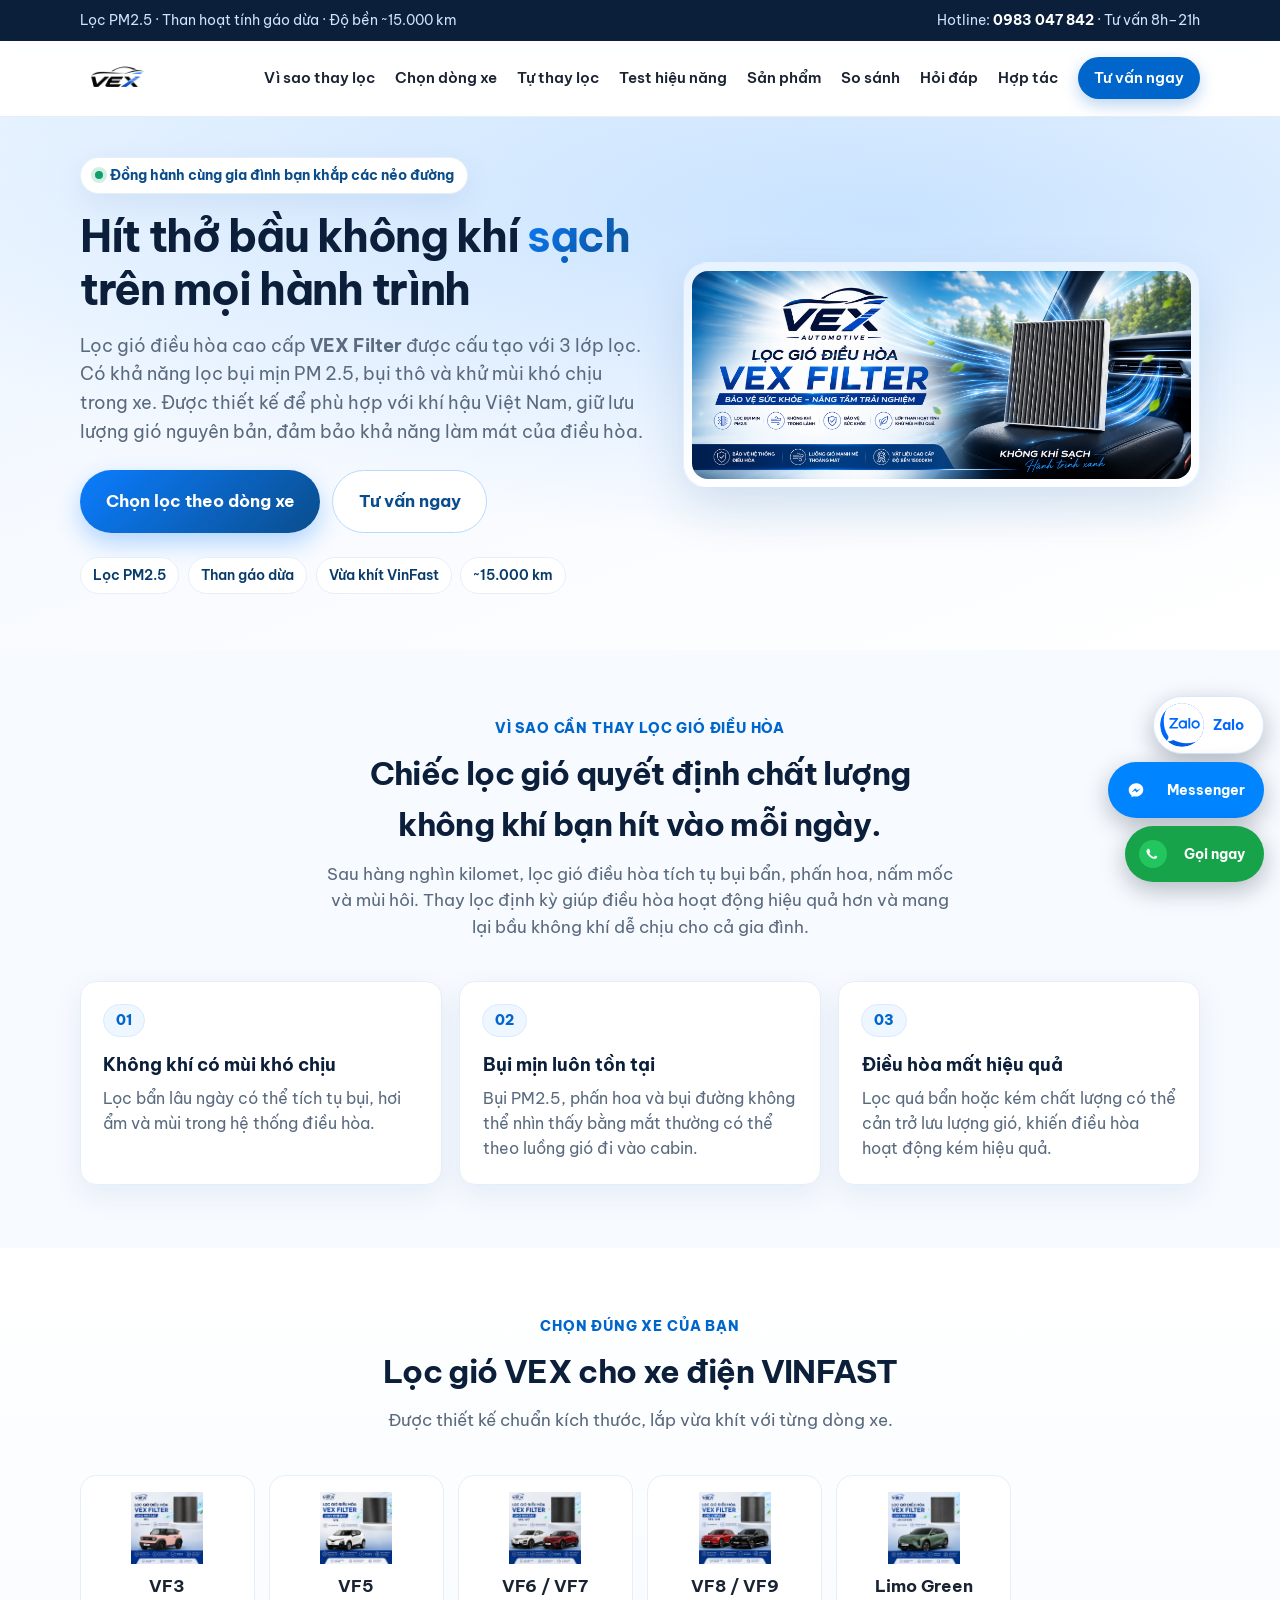
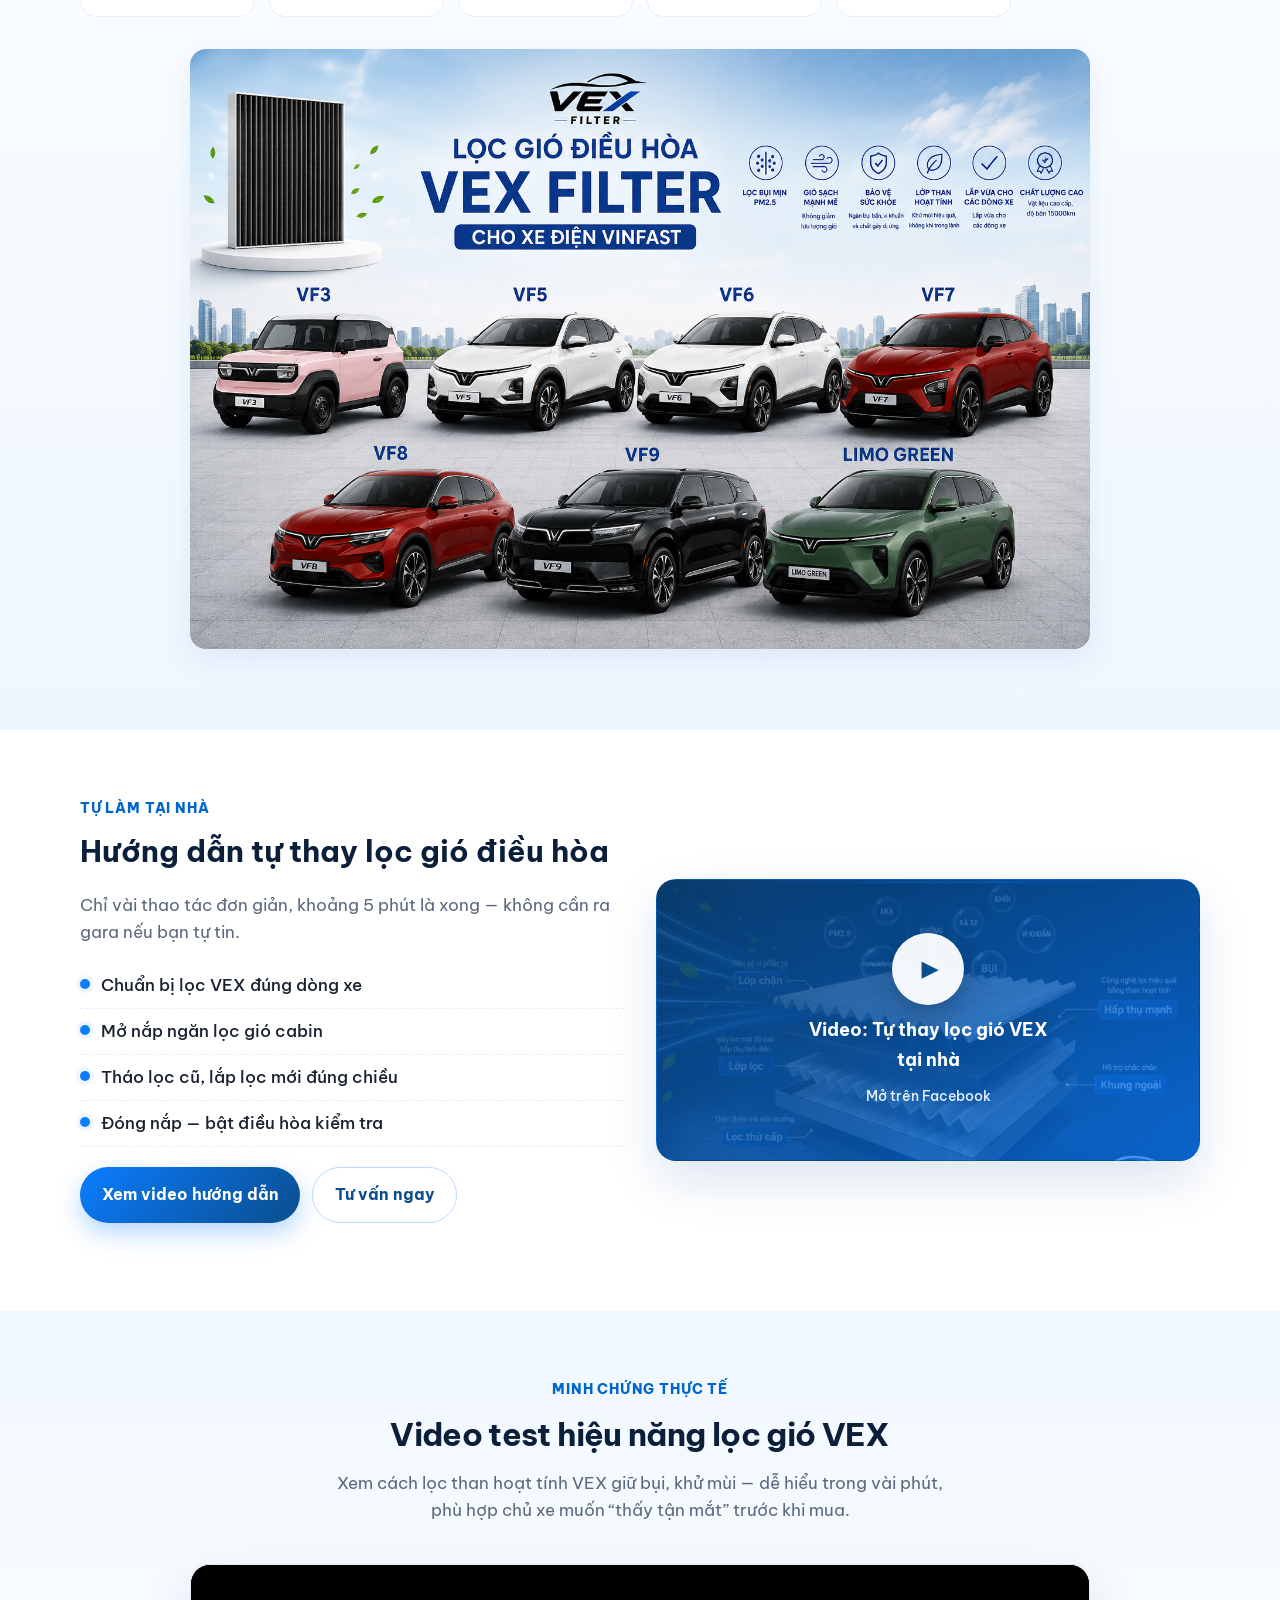
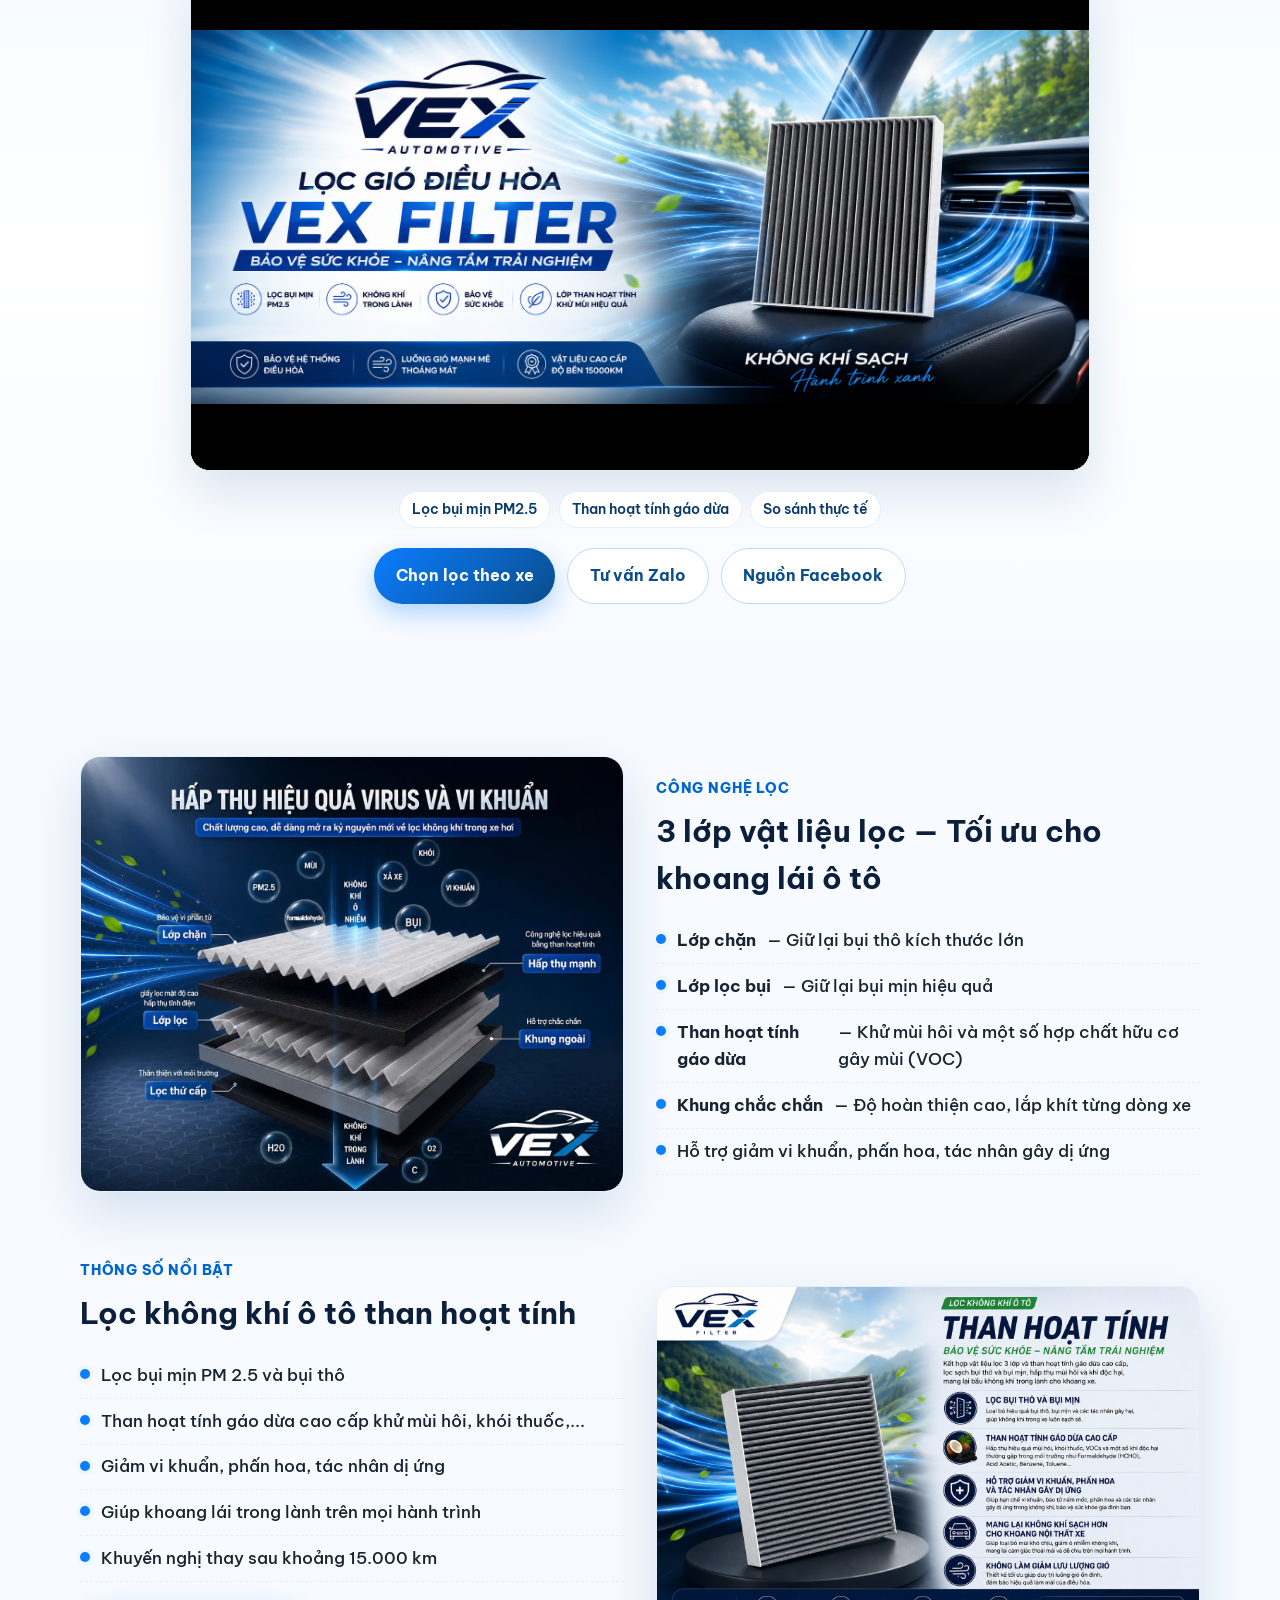
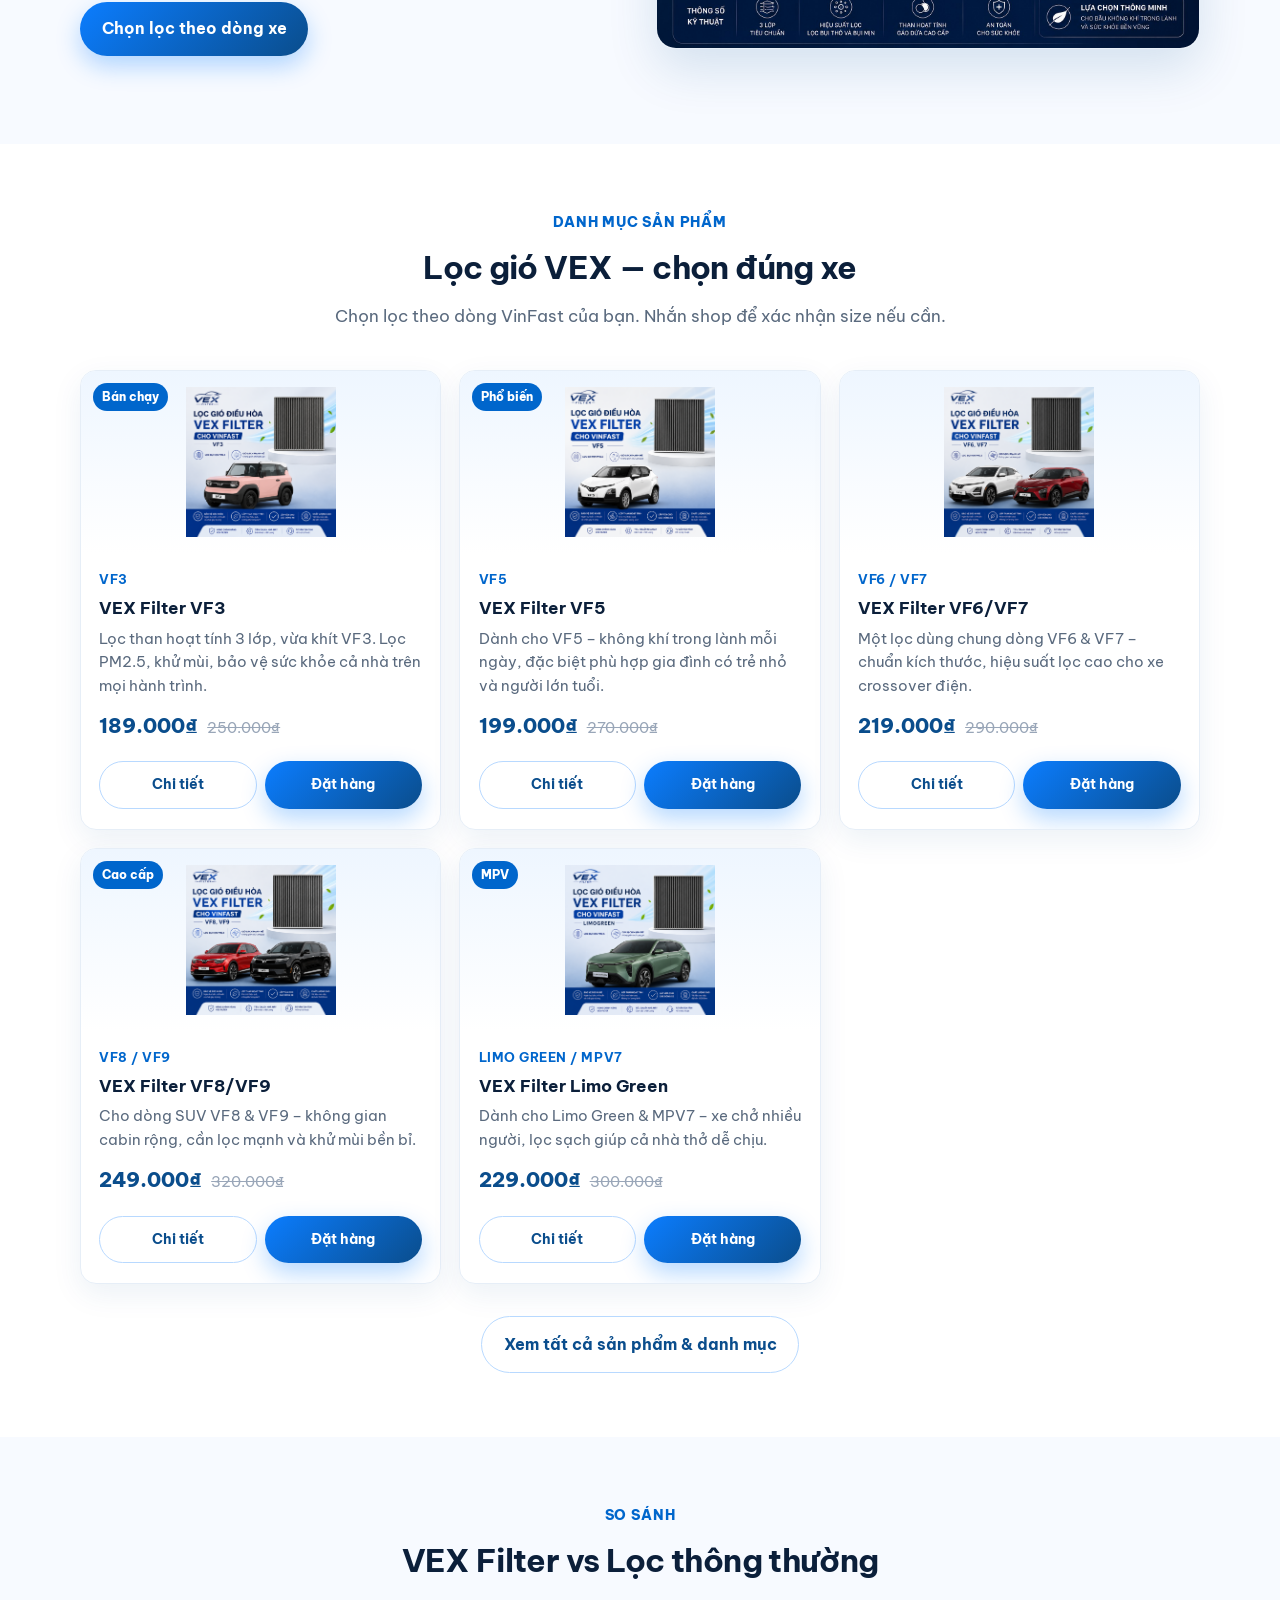
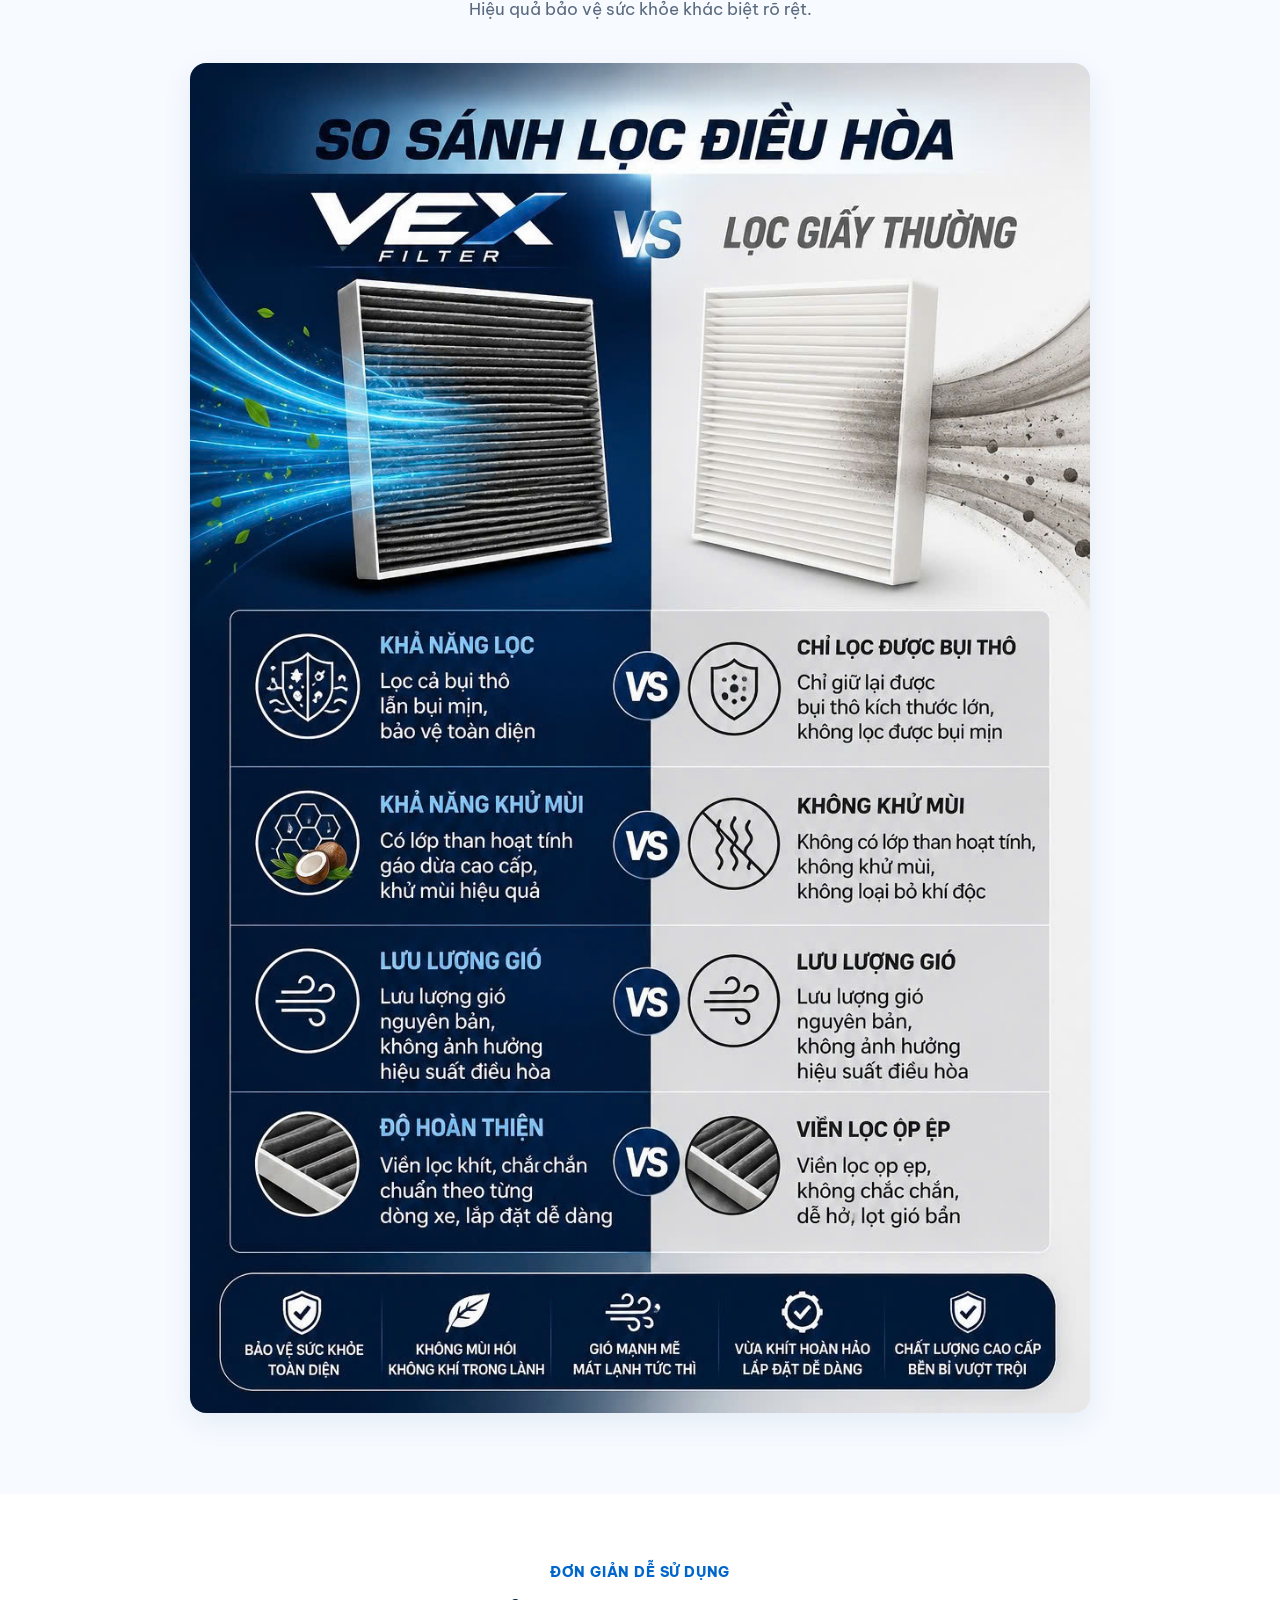
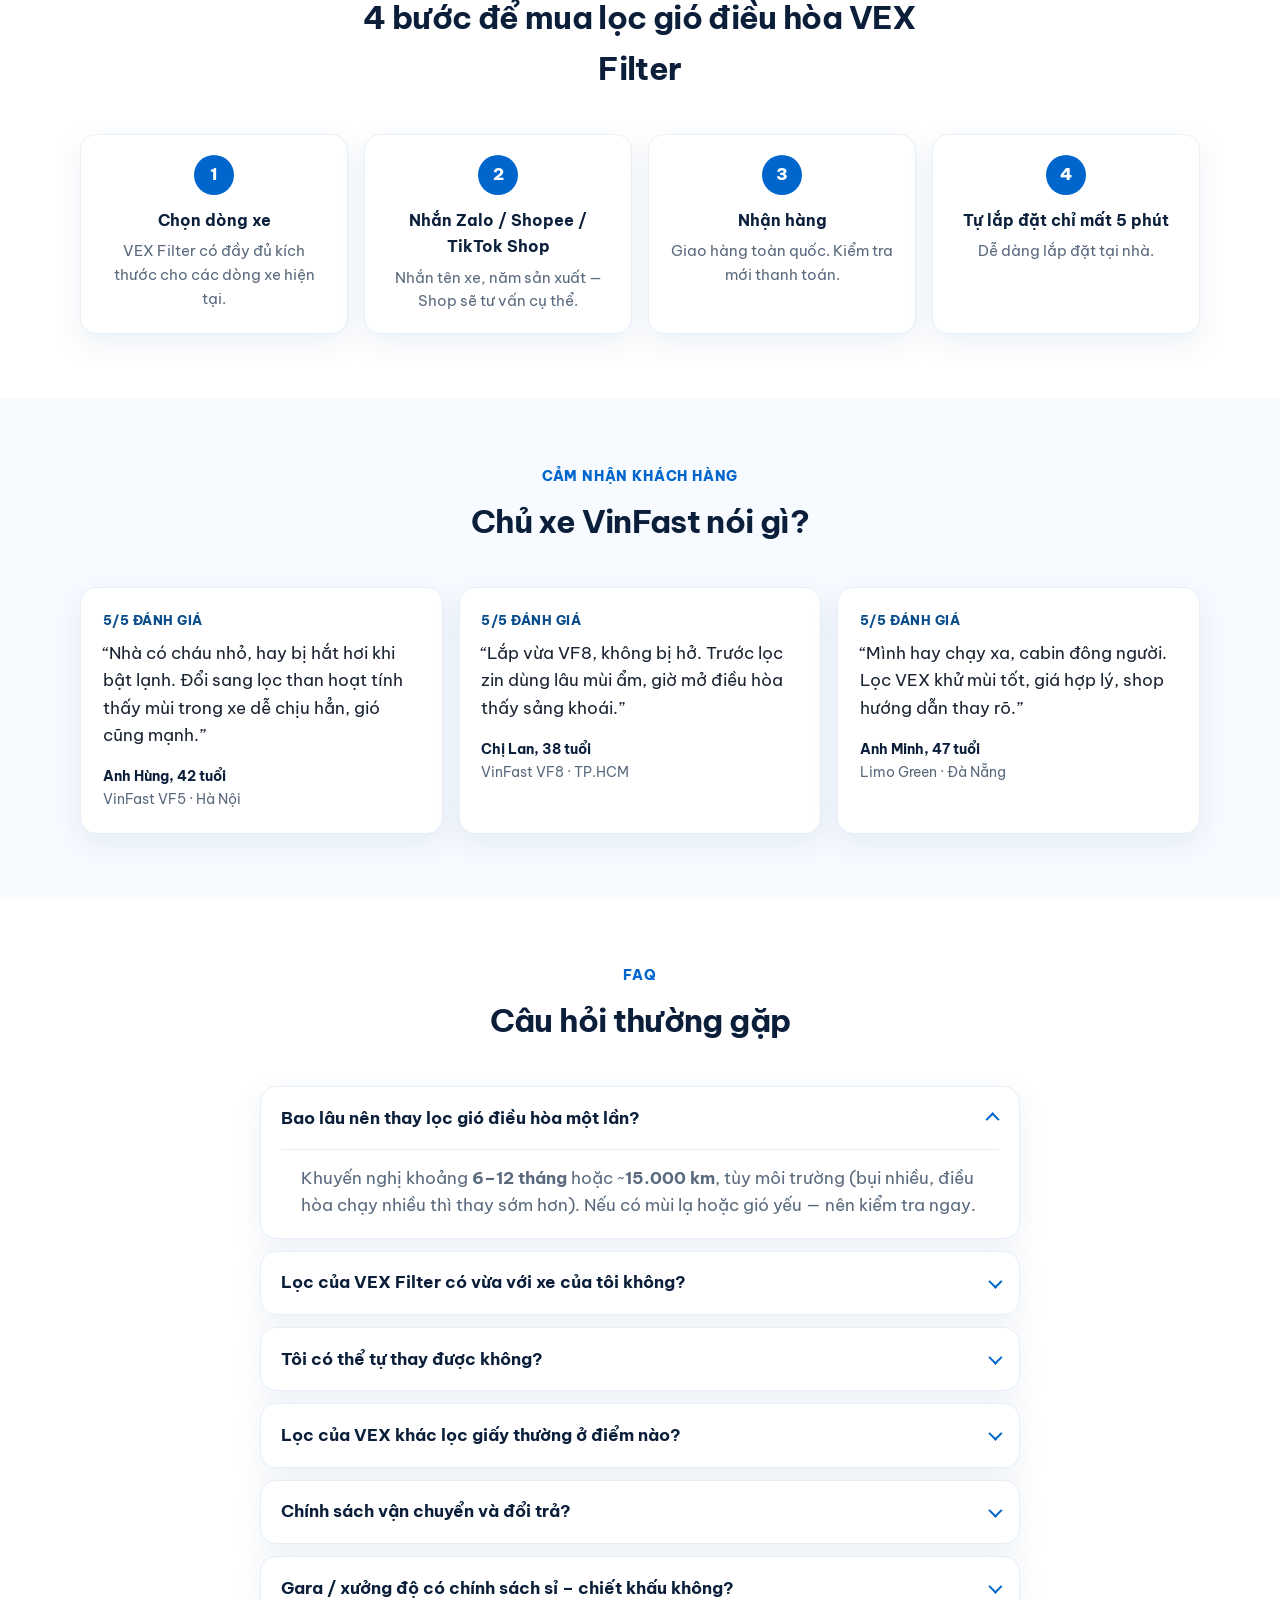
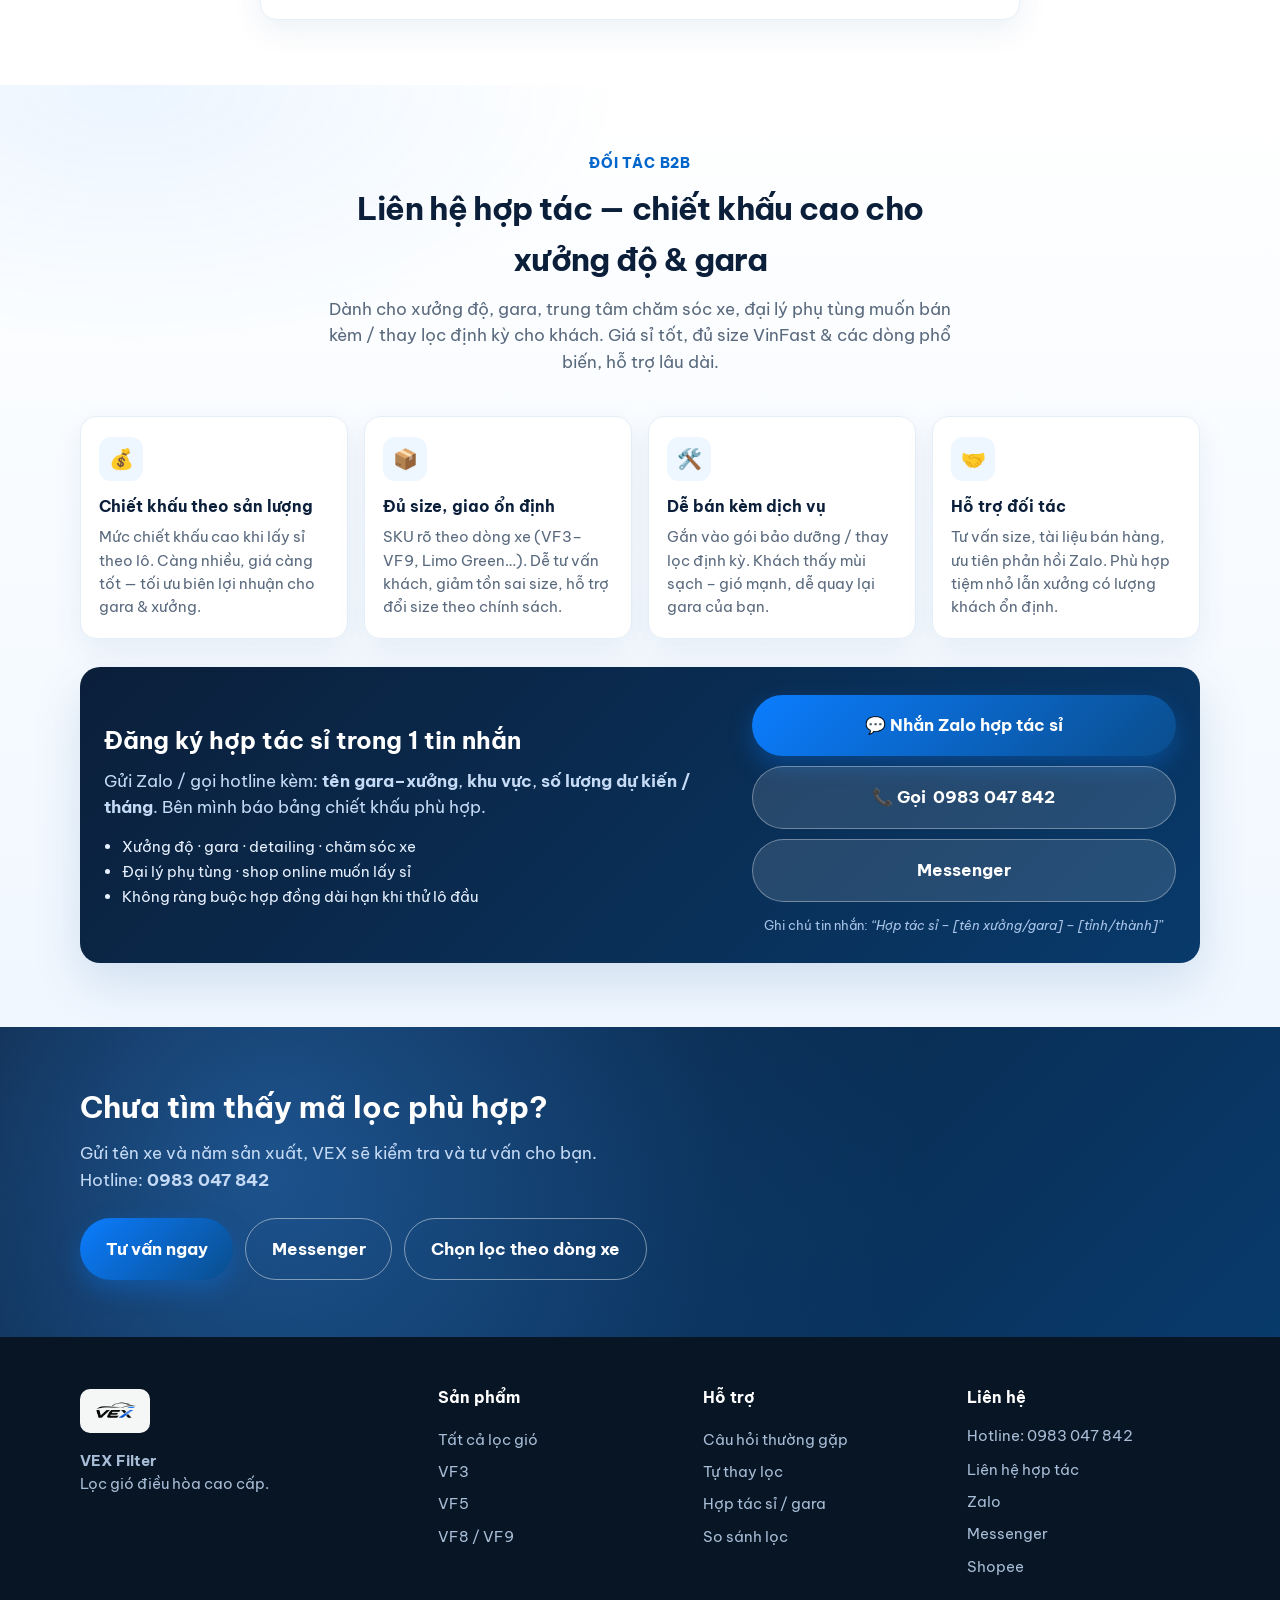
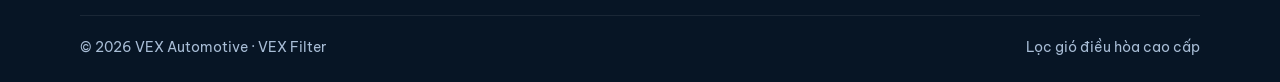
==== commit 82621797: "ui: real Zalo icon, hide Shopee float temporarily" ====
--- a/index.html
+++ b/index.html
@@ -16,7 +16,7 @@
   <link rel="preconnect" href="https://fonts.googleapis.com">
   <link rel="preconnect" href="https://fonts.gstatic.com" crossorigin>
   <link href="https://fonts.googleapis.com/css2?family=Be+Vietnam+Pro:wght@400;500;600;700;800&display=swap" rel="stylesheet">
-  <link rel="stylesheet" href="css/style.css?v=float2">
+  <link rel="stylesheet" href="css/style.css?v=float3">
   <script type="application/ld+json">
   {
     "@context": "https://schema.org",
@@ -498,7 +498,7 @@
     <div class="float-contact__list">
       <a class="float-btn float-btn--zalo" href="https://zalo.me/0983047842" target="_blank" rel="noopener" data-zalo title="Chat Zalo">
         <span class="float-btn__icon" aria-hidden="true">
-          <svg viewBox="0 0 48 48" width="28" height="28" fill="none"><circle cx="24" cy="24" r="24" fill="#0068FF"/><path fill="#fff" d="M14.5 18.2c0-3.4 3.9-6.2 8.7-6.2s8.7 2.8 8.7 6.2-3.9 6.2-8.7 6.2c-.6 0-1.2 0-1.8-.1l-3.2 2v-2.6c-2.2-1.1-3.7-3-3.7-5.5zm4.2.3h1.7l2.1 2.8 2.1-2.8h1.7l-2.9 3.7v2.5h-1.8v-2.5l-2.9-3.7zm9.6 6.8c0 2.6-3.1 4.8-7 5.3l-.2 2.1 2.4-1.4c3.8-.2 6.8-2.5 6.8-5.4 0-1.3-.7-2.5-1.8-3.4.1.5.1.9.1 1.4 0 .5-.1.9-.3 1.4z"/></svg>
+          <img src="public/images/zalo-icon.svg" alt="Zalo" width="44" height="44" class="float-btn__img">
         </span>
         <span class="float-btn__label">Zalo</span>
       </a>
@@ -514,15 +514,12 @@
         </span>
         <span class="float-btn__label">Gọi ngay</span>
       </a>
-      <a class="float-btn float-btn--shopee" href="https://shopee.vn/" target="_blank" rel="noopener" data-shopee title="Shopee">
-        <span class="float-btn__icon" aria-hidden="true">
-          <svg viewBox="0 0 48 48" width="28" height="28"><circle cx="24" cy="24" r="24" fill="#ee4d2d"/><path fill="#fff" d="M17 20.5h14v12.2c0 1.3-1 2.3-2.3 2.3H19.3c-1.3 0-2.3-1-2.3-2.3V20.5zm3.2-3.2c0-2.1 1.7-3.8 3.8-3.8s3.8 1.7 3.8 3.8v1.6h-2.1v-1.6c0-1-.8-1.7-1.7-1.7s-1.7.8-1.7 1.7v1.6h-2.1v-1.6z"/></svg>
-        </span>
-        <span class="float-btn__label">Shopee</span>
-      </a>
+      <!-- Shopee tạm ẩn
+      <a class="float-btn float-btn--shopee" href="https://shopee.vn/" target="_blank" rel="noopener" data-shopee title="Shopee">...</a>
+      -->
     </div>
   </div>
 
-  <script src="js/app.js?v=float2"></script>
+  <script src="js/app.js?v=float3"></script>
 </body>
 </html>
--- a/css/style.css
+++ b/css/style.css
@@ -1513,10 +1513,26 @@
   padding-right: 0.35rem;
   white-space: nowrap;
 }
-.float-btn--zalo { background: #0068ff; }
+.float-btn--zalo {
+  background: #fff;
+  color: #0068ff !important;
+  border: 1px solid #d6e8ff;
+}
+.float-btn--zalo .float-btn__label { color: #0068ff; }
+.float-btn--zalo .float-btn__icon {
+  background: transparent;
+  padding: 0;
+}
+.float-btn__img {
+  width: 44px;
+  height: 44px;
+  display: block;
+  border-radius: 50%;
+  object-fit: cover;
+}
 .float-btn--msg { background: #0084ff; }
 .float-btn--phone { background: #16a34a; }
-.float-btn--shopee { background: #ee4d2d; }
+.float-btn--shopee { background: #ee4d2d; display: none !important; /* tạm ẩn */ }
 
 .float-contact__toggle {
   position: relative;
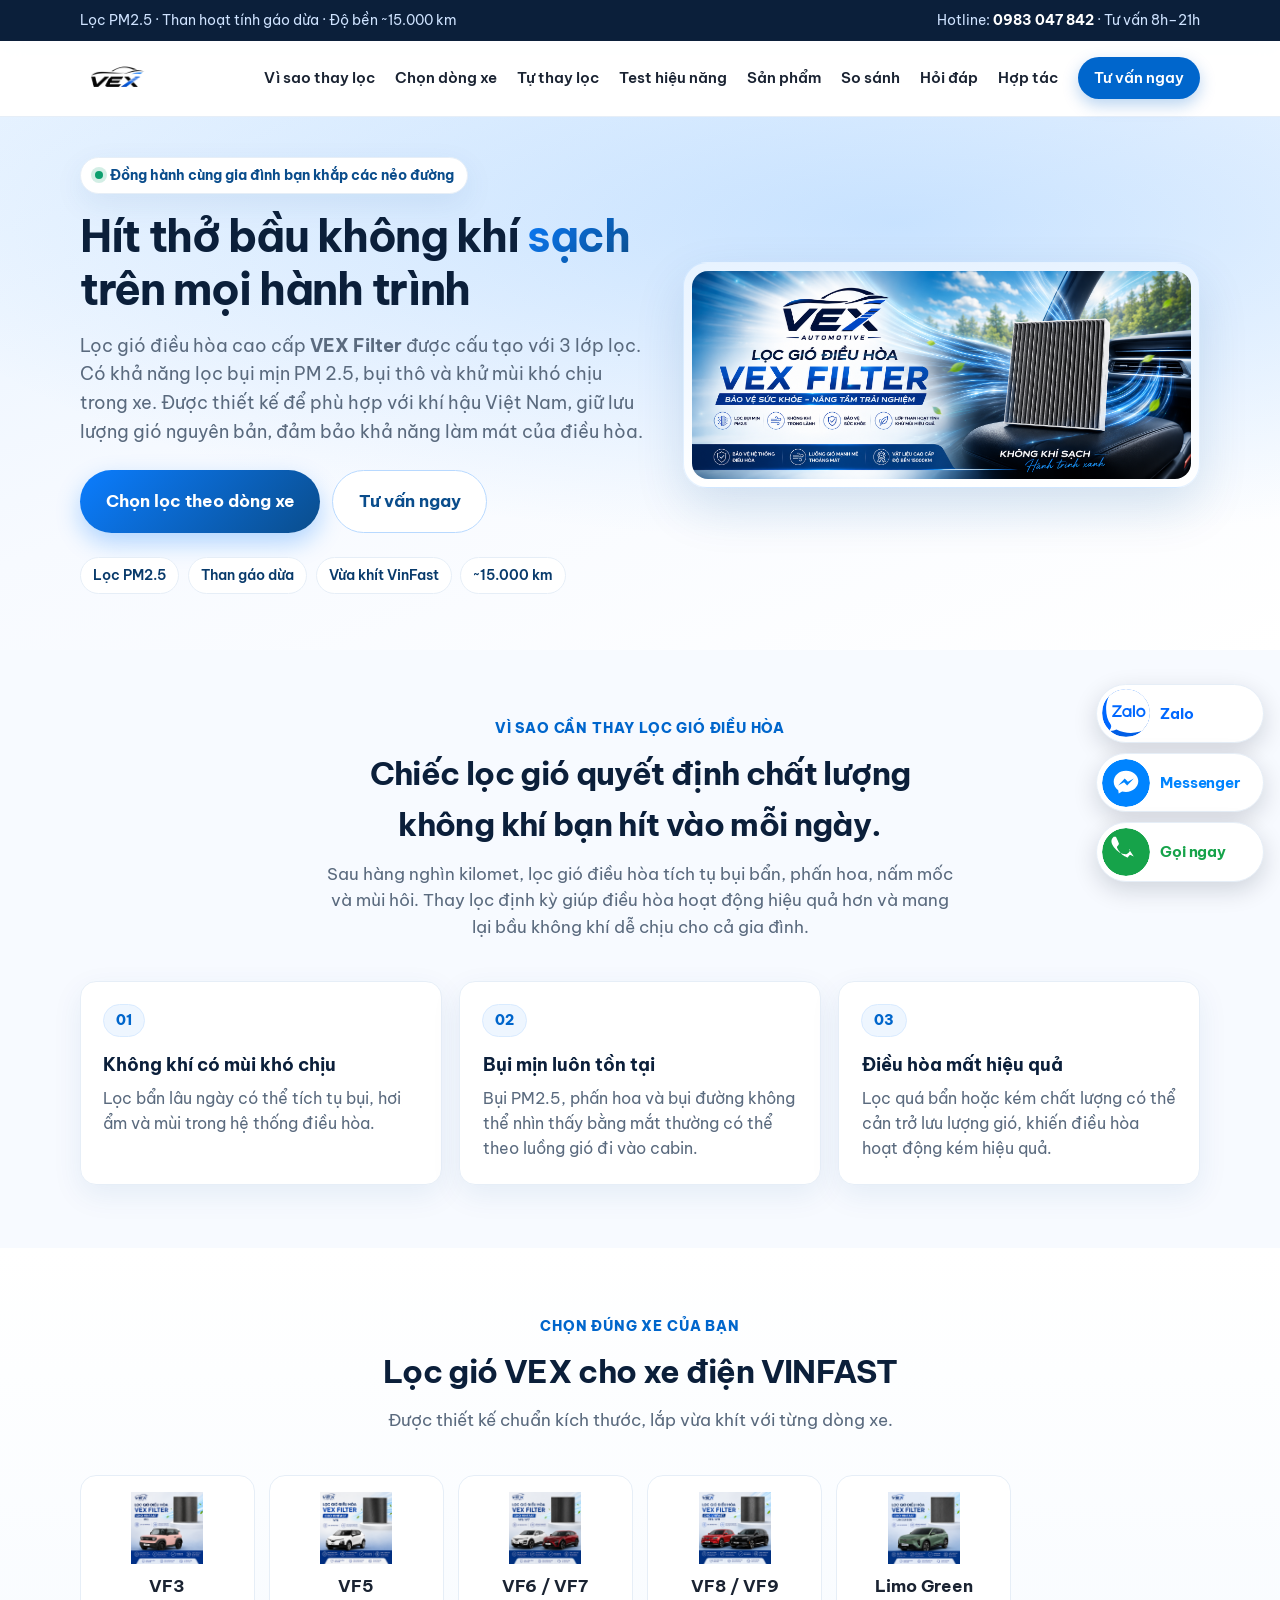
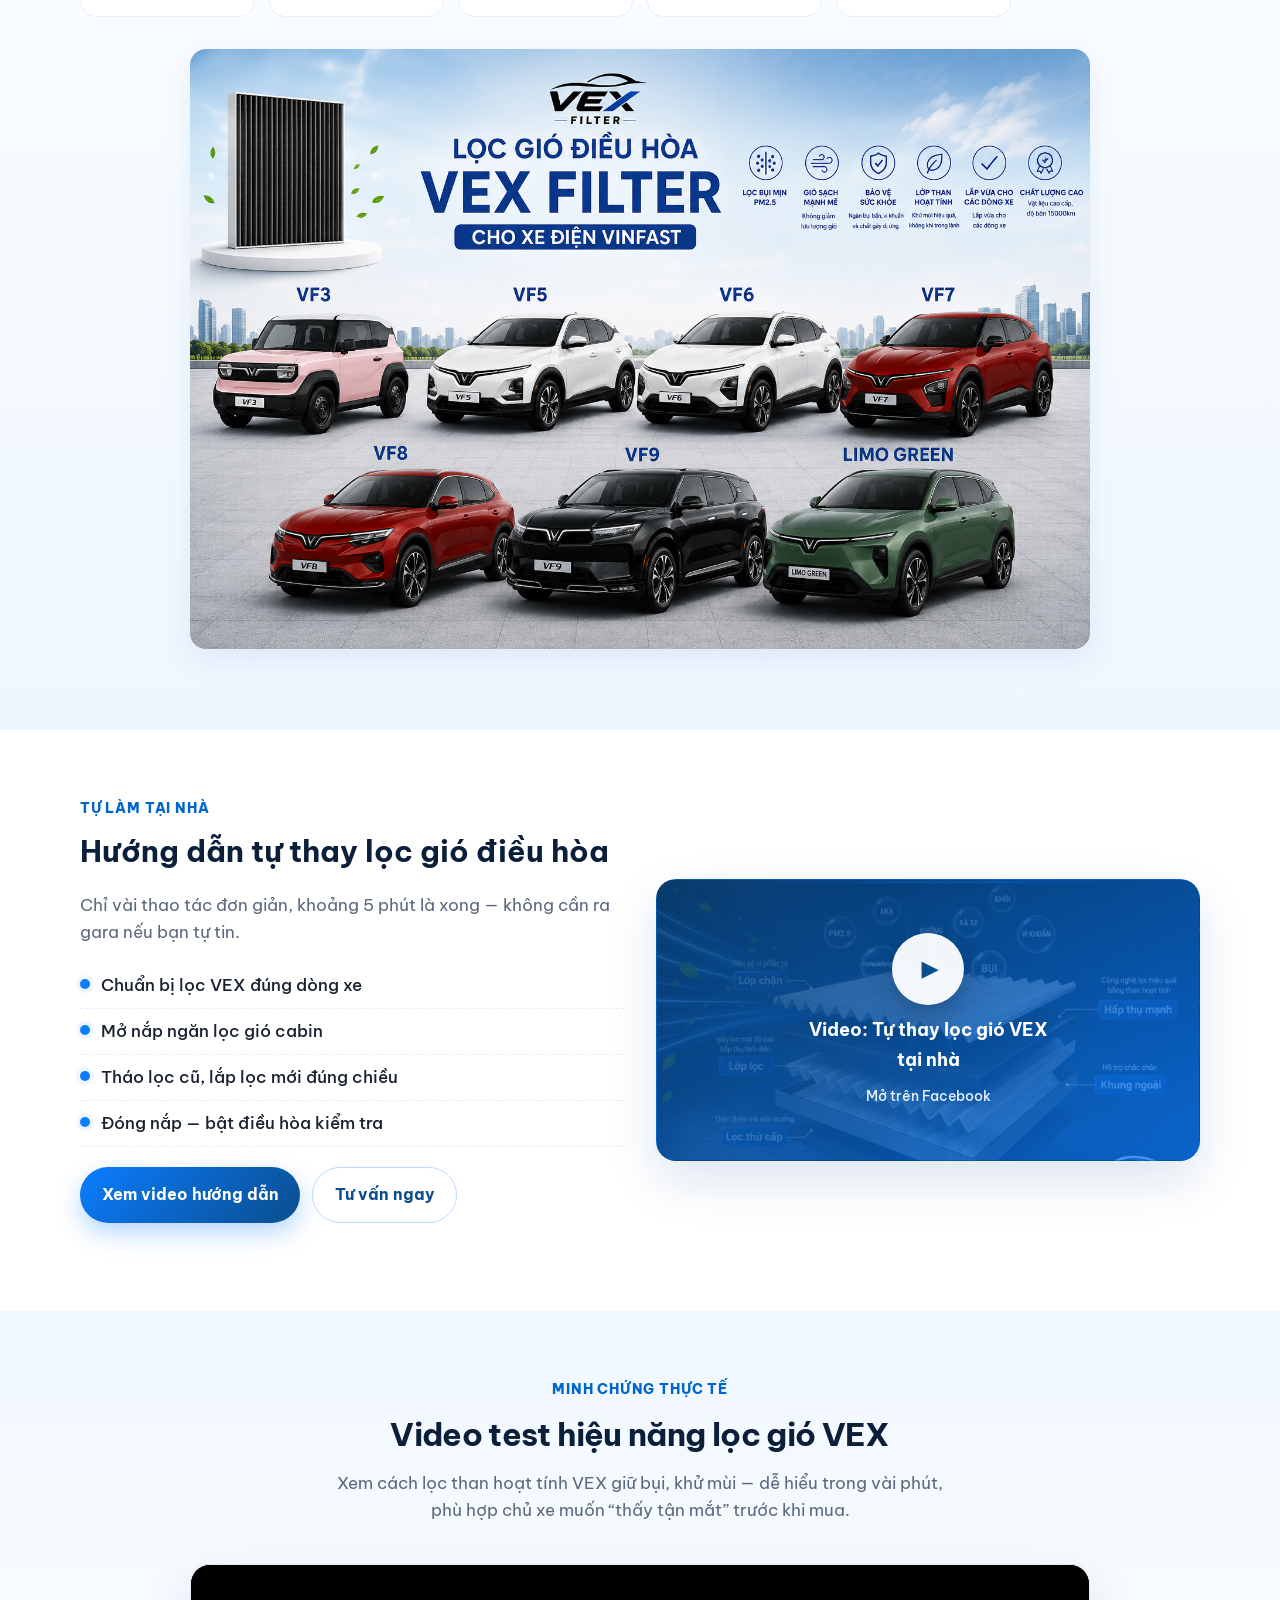
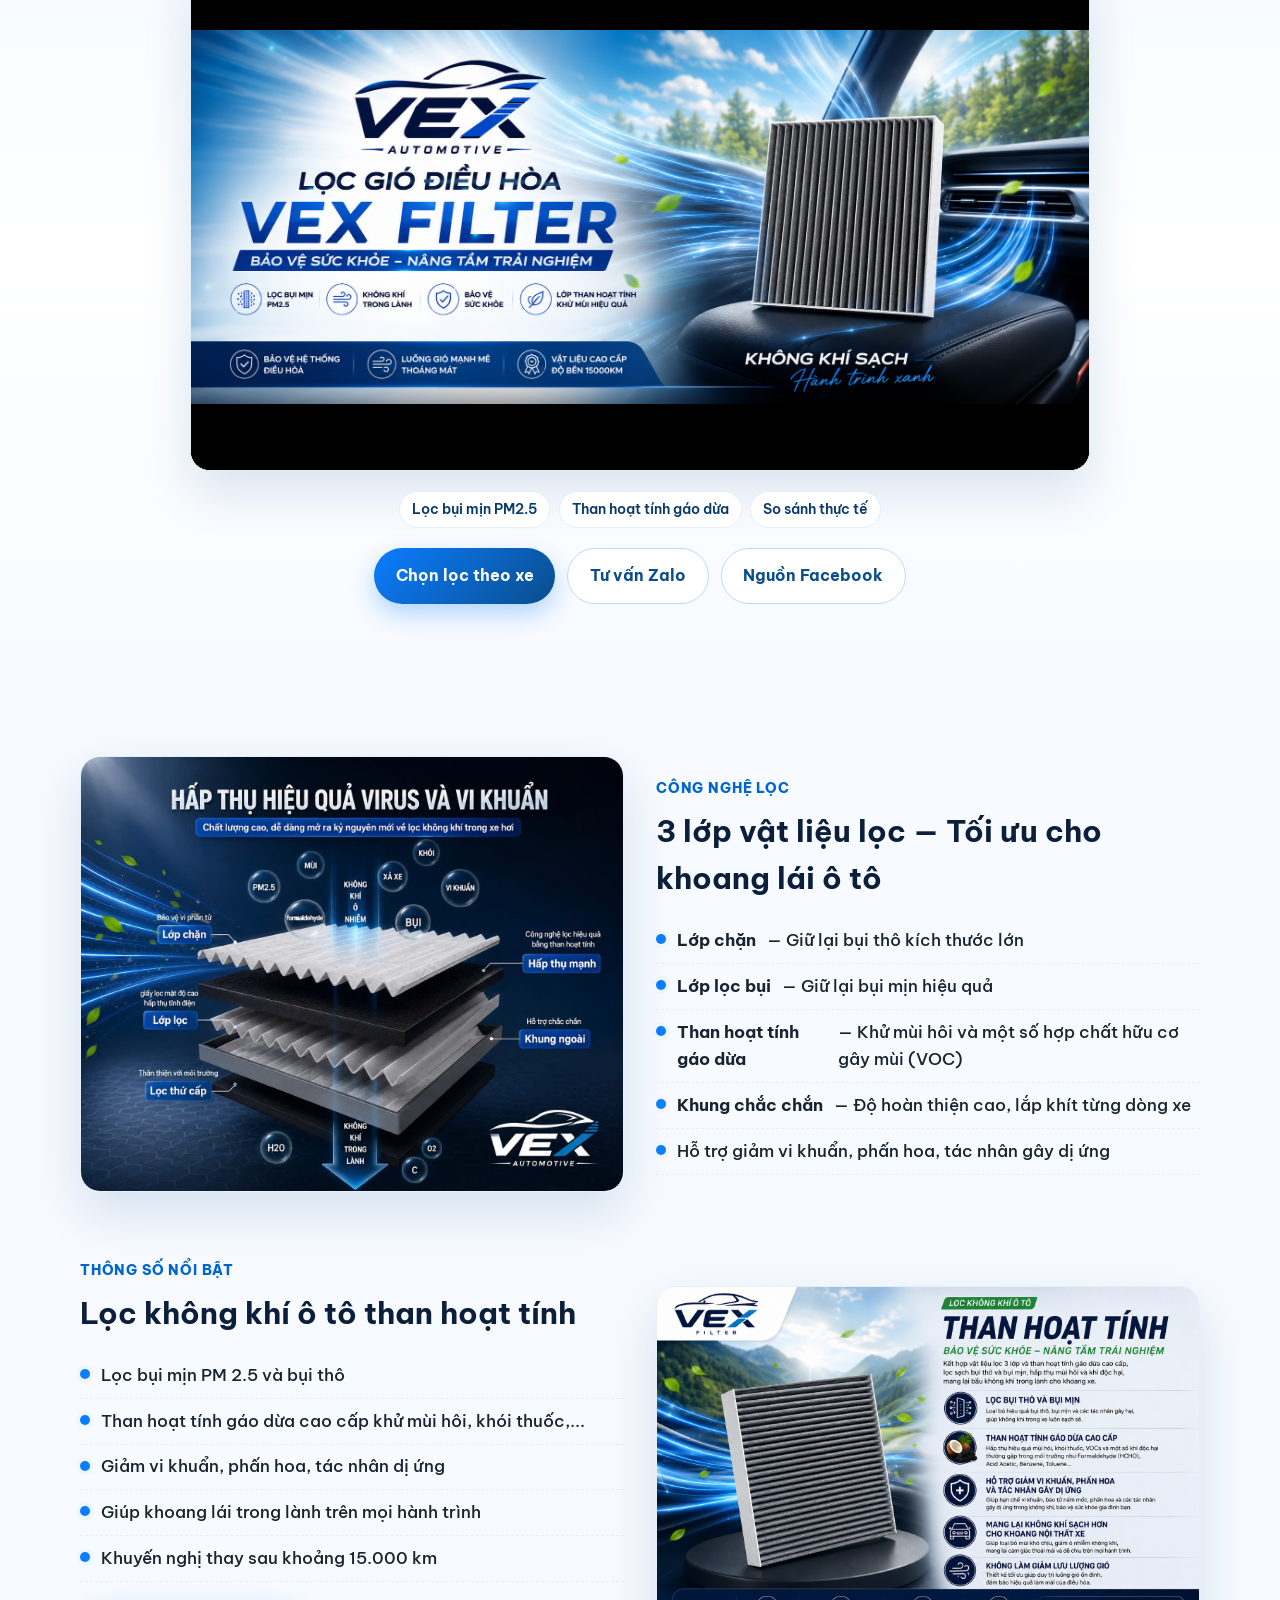
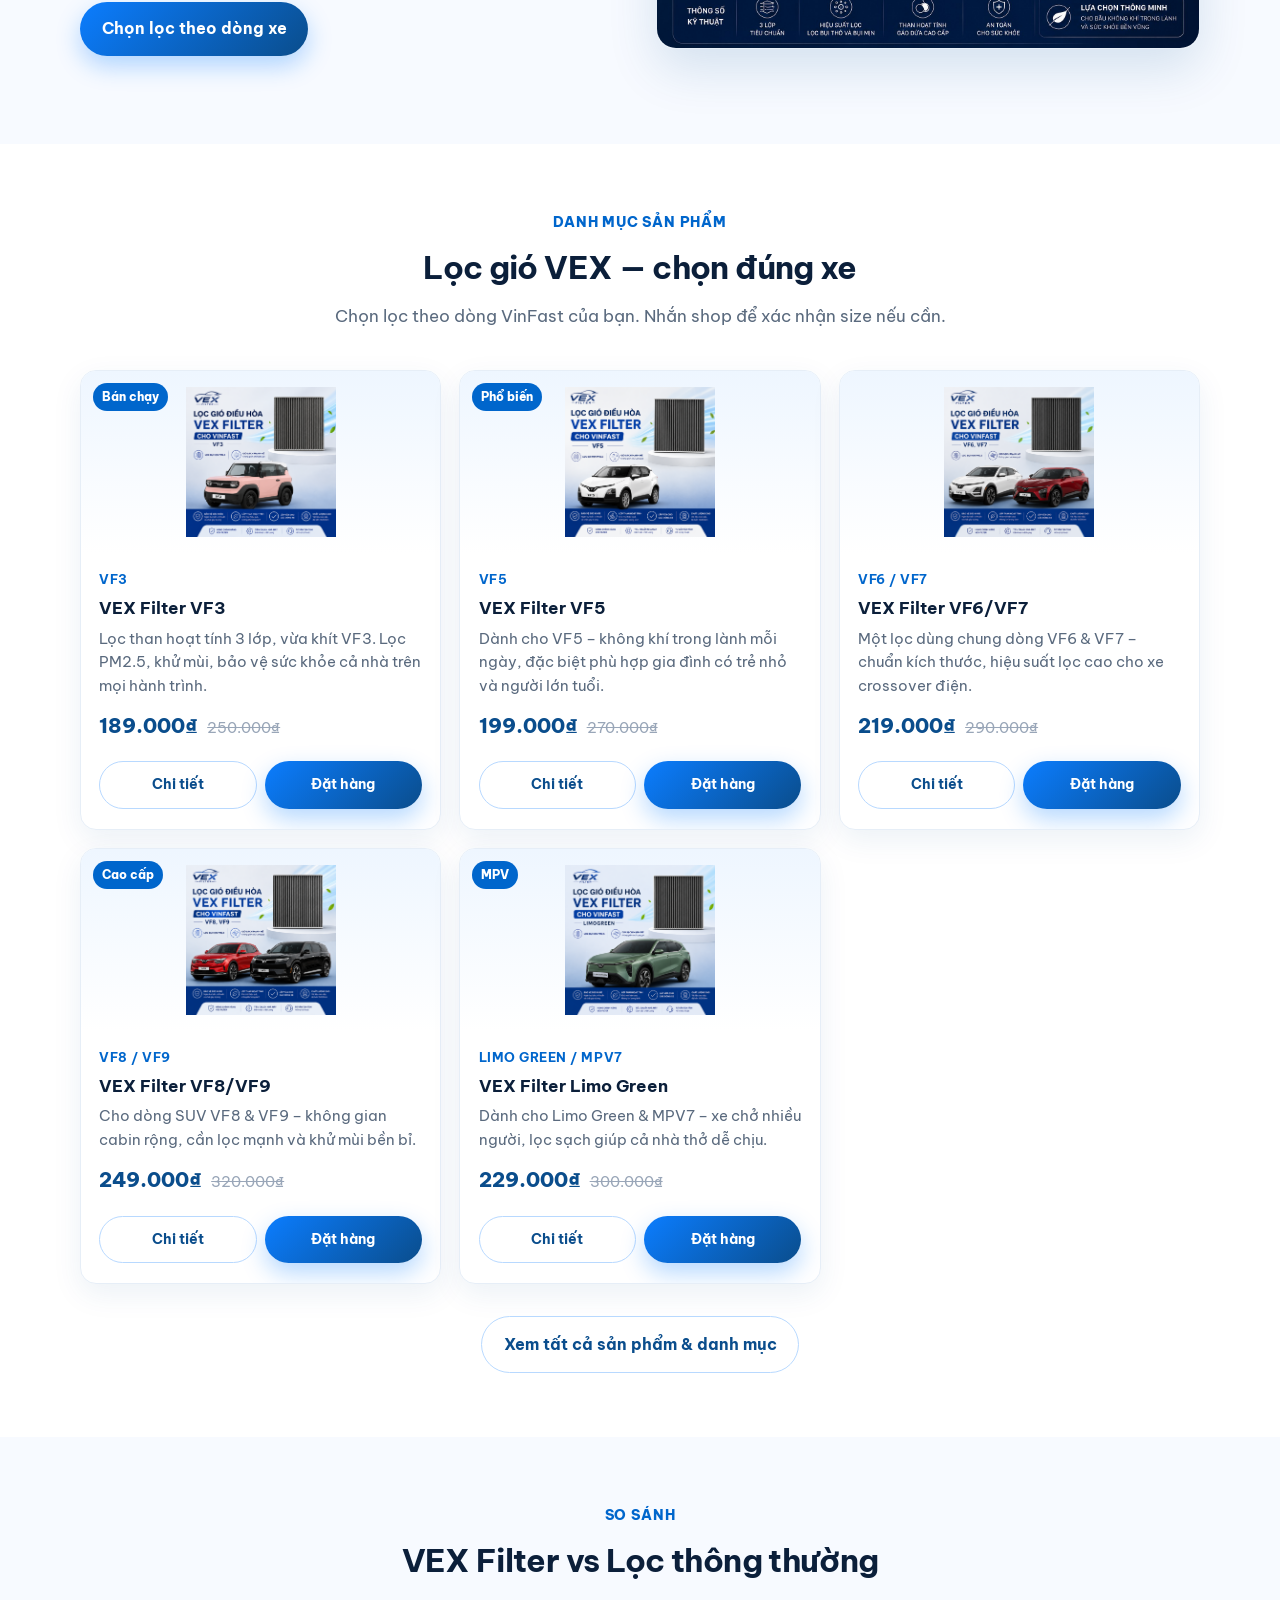
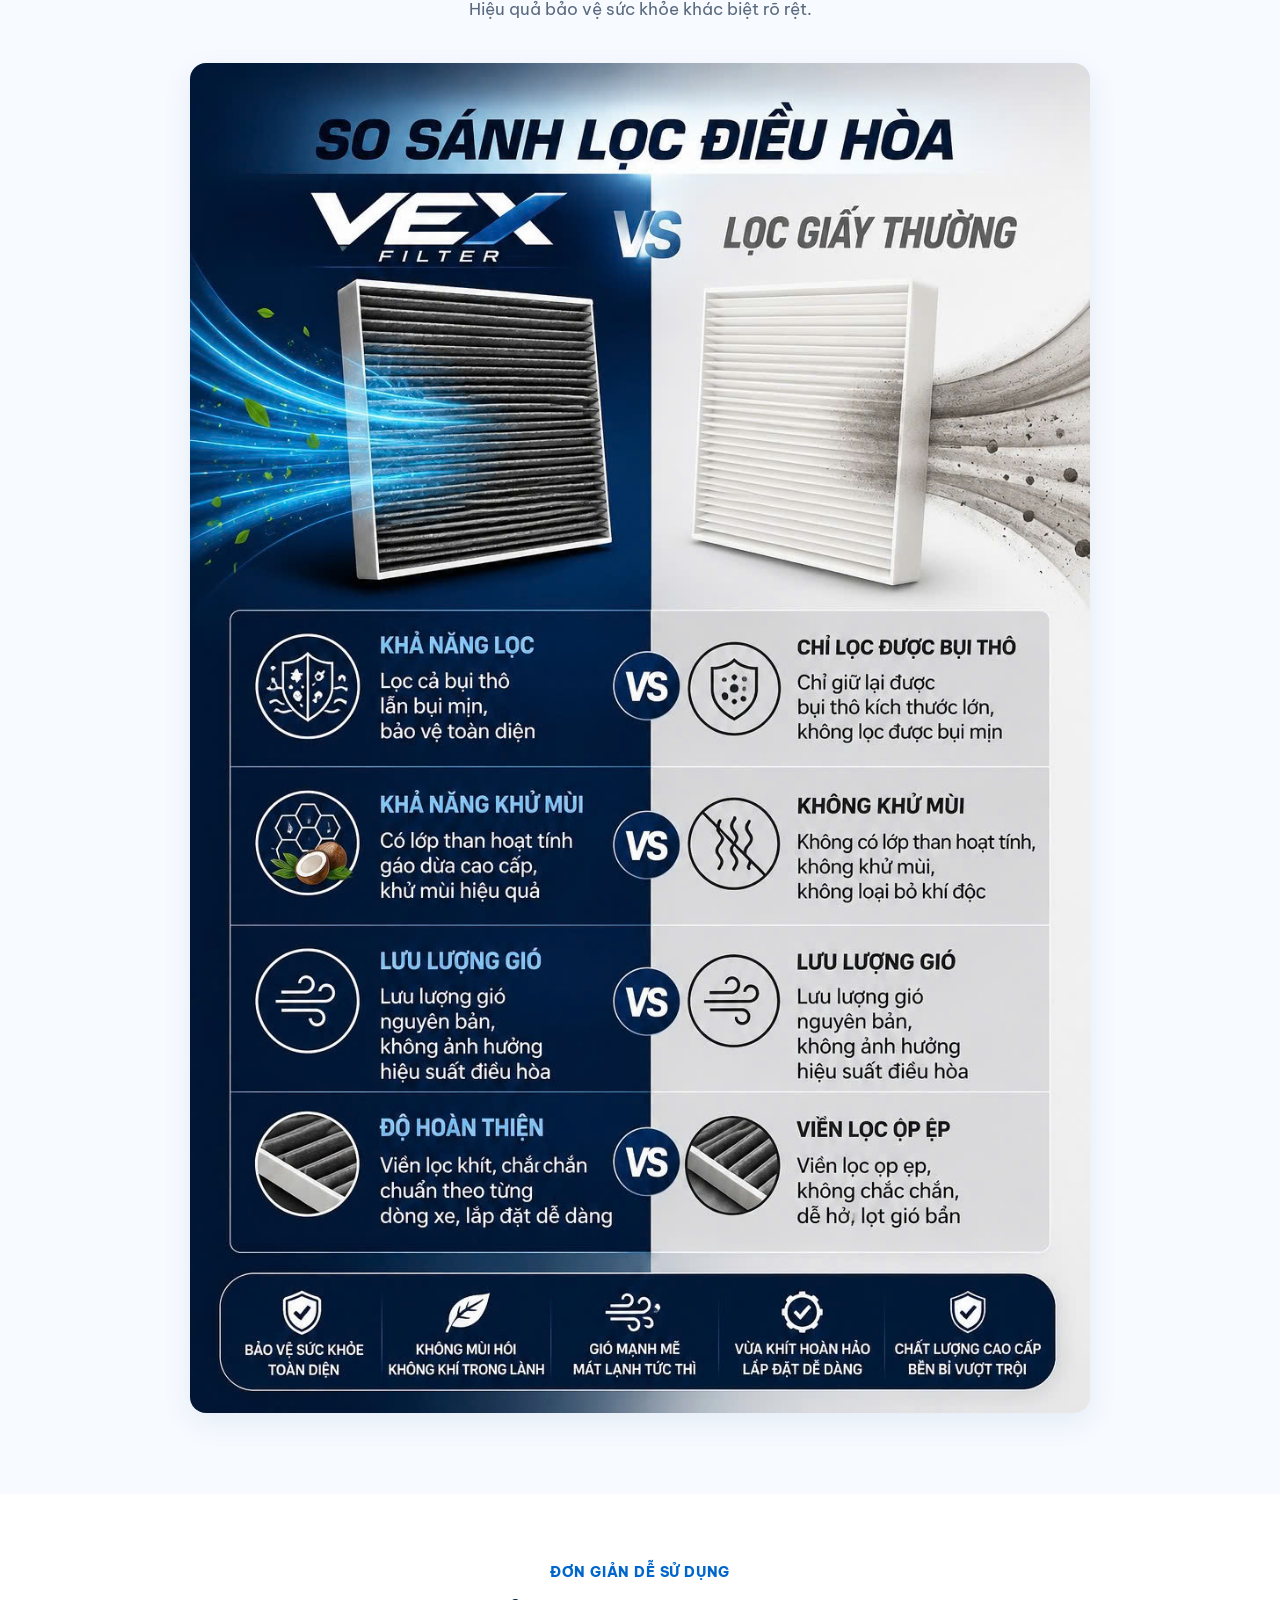
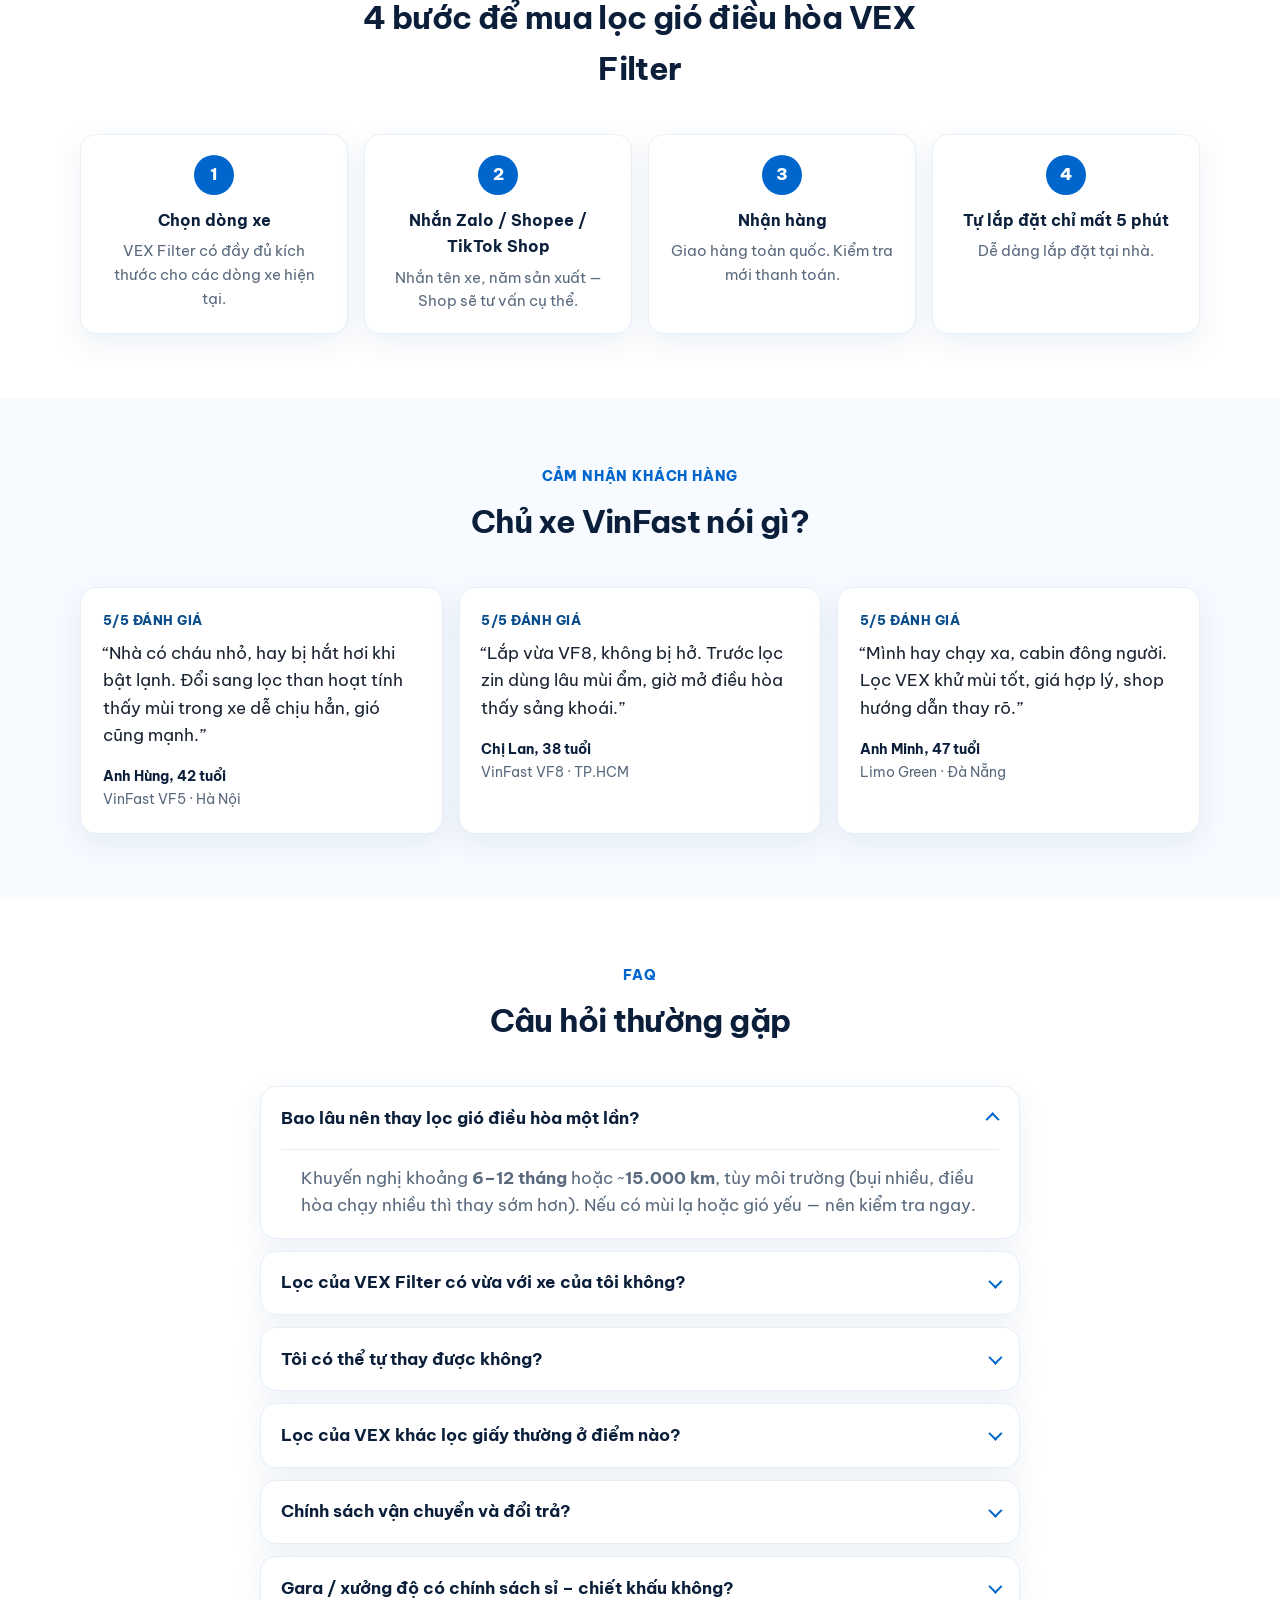
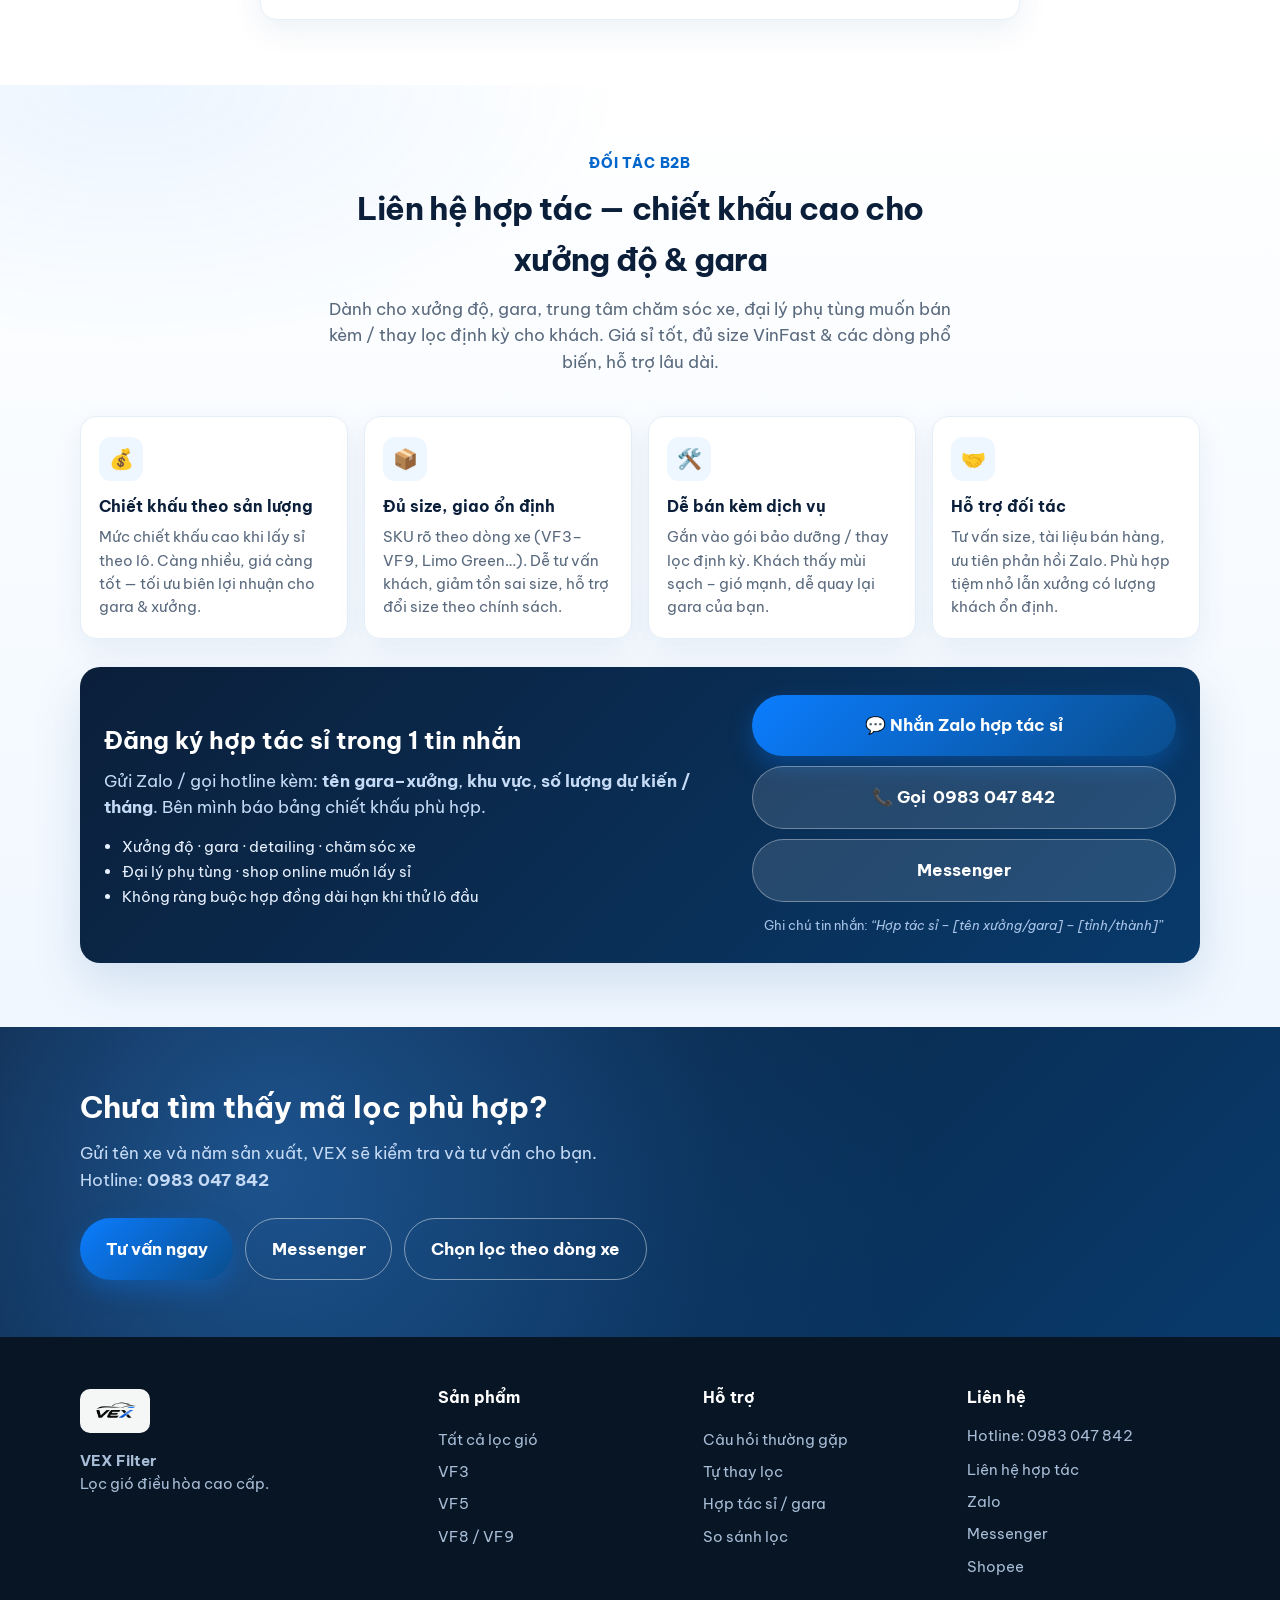
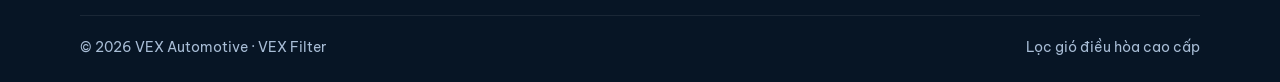
==== commit 9337f022: "ui: unify float icons (Zalo/Messenger/Phone) size and font" ====
--- a/index.html
+++ b/index.html
@@ -16,7 +16,7 @@
   <link rel="preconnect" href="https://fonts.googleapis.com">
   <link rel="preconnect" href="https://fonts.gstatic.com" crossorigin>
   <link href="https://fonts.googleapis.com/css2?family=Be+Vietnam+Pro:wght@400;500;600;700;800&display=swap" rel="stylesheet">
-  <link rel="stylesheet" href="css/style.css?v=float3">
+  <link rel="stylesheet" href="css/style.css?v=float4">
   <script type="application/ld+json">
   {
     "@context": "https://schema.org",
@@ -493,33 +493,24 @@
     </div>
   </footer>
 
-  <!-- Float contact — luôn hiện (góc phải) -->
+  <!-- Float contact — luôn hiện (góc phải), icon đồng bộ -->
   <div id="floatContact" class="float-contact is-open float-contact--always-open" aria-label="Liên hệ nhanh">
     <div class="float-contact__list">
       <a class="float-btn float-btn--zalo" href="https://zalo.me/0983047842" target="_blank" rel="noopener" data-zalo title="Chat Zalo">
-        <span class="float-btn__icon" aria-hidden="true">
-          <img src="public/images/zalo-icon.svg" alt="Zalo" width="44" height="44" class="float-btn__img">
-        </span>
+        <span class="float-btn__icon"><img src="public/images/zalo-icon.svg" alt="" width="48" height="48" class="float-btn__img"></span>
         <span class="float-btn__label">Zalo</span>
       </a>
       <a class="float-btn float-btn--msg" href="https://m.me/61591638875424" target="_blank" rel="noopener" data-messenger title="Messenger">
-        <span class="float-btn__icon" aria-hidden="true">
-          <svg viewBox="0 0 48 48" width="28" height="28"><circle cx="24" cy="24" r="24" fill="#0084FF"/><path fill="#fff" d="M24 12.5c-6.9 0-12.5 5.2-12.5 11.6 0 3.6 1.8 6.9 4.7 9l.4 3.3 3.5-1.9c1.2.3 2.5.5 3.9.5 6.9 0 12.5-5.2 12.5-11.6S30.9 12.5 24 12.5zm1.3 15.6-3.2-3.4-6.2 3.4 6.8-7.2 3.3 3.4 6.1-3.4-6.8 7.2z"/></svg>
-        </span>
+        <span class="float-btn__icon"><img src="public/images/messenger-icon.svg" alt="" width="48" height="48" class="float-btn__img"></span>
         <span class="float-btn__label">Messenger</span>
       </a>
       <a class="float-btn float-btn--phone" href="tel:0983047842" title="Gọi 0983 047 842" data-phone-link>
-        <span class="float-btn__icon" aria-hidden="true">
-          <svg viewBox="0 0 48 48" width="28" height="28"><circle cx="24" cy="24" r="24" fill="#22c55e"/><path fill="#fff" d="M31.8 28.4c-.5-.3-2.9-1.4-3.3-1.6-.5-.2-.8-.3-1.1.3-.3.5-1.3 1.6-1.6 1.9-.3.3-.6.4-1.1.1-.5-.3-2.1-.8-4-2.5-1.5-1.3-2.5-2.9-2.8-3.4-.3-.5 0-.7.2-1 .2-.2.5-.6.7-.9.2-.3.3-.5.4-.8.1-.3 0-.6 0-.8 0-.3-1.1-2.7-1.5-3.7-.4-1-.8-.8-1.1-.8h-.9c-.3 0-.8.1-1.2.6-.4.5-1.6 1.6-1.6 3.8s1.6 4.4 1.9 4.7c.2.3 3.2 4.9 7.7 6.8 1.1.5 1.9.7 2.6 1 .9.2 1.8.2 2.4.1.7-.1 2.9-1.2 3.3-2.3.4-1.1.4-2.1.3-2.3 0-.2-.4-.4-.9-.6z"/></svg>
-        </span>
+        <span class="float-btn__icon"><img src="public/images/phone-icon.svg" alt="" width="48" height="48" class="float-btn__img"></span>
         <span class="float-btn__label">Gọi ngay</span>
       </a>
-      <!-- Shopee tạm ẩn
-      <a class="float-btn float-btn--shopee" href="https://shopee.vn/" target="_blank" rel="noopener" data-shopee title="Shopee">...</a>
-      -->
     </div>
   </div>
 
-  <script src="js/app.js?v=float3"></script>
+  <script src="js/app.js?v=float4"></script>
 </body>
 </html>
--- a/css/style.css
+++ b/css/style.css
@@ -1446,93 +1446,93 @@
 .float-btn {
   display: flex;
   align-items: center;
-  gap: 0.55rem;
+  gap: 0.65rem;
+  min-width: 168px;
+  min-height: 52px;
   text-decoration: none !important;
-  color: #fff !important;
-  background: #0b1f3a;
+  color: #1a2332 !important;
+  background: #fff;
+  border: 1px solid #e6eef7;
   border-radius: 999px;
-  padding: 0.35rem 0.85rem 0.35rem 0.35rem;
-  box-shadow: 0 8px 24px rgba(7, 21, 37, 0.28);
+  padding: 0.3rem 1rem 0.3rem 0.3rem;
+  box-shadow: 0 8px 24px rgba(7, 21, 37, 0.16);
+  font-family: "Be Vietnam Pro", "Segoe UI", system-ui, sans-serif;
   font-weight: 700;
-  font-size: 0.88rem;
-  transform: translateX(12px);
-  opacity: 0;
-  animation: float-in 0.35s ease forwards;
+  font-size: 0.92rem;
+  line-height: 1.2;
+  letter-spacing: -0.01em;
+  opacity: 1;
+  transform: none;
   transition: transform 0.15s ease, box-shadow 0.15s ease;
-}
-.float-contact.is-open .float-btn:nth-child(1) { animation-delay: 0.02s; }
-.float-contact.is-open .float-btn:nth-child(2) { animation-delay: 0.06s; }
-.float-contact.is-open .float-btn:nth-child(3) { animation-delay: 0.1s; }
-.float-contact.is-open .float-btn:nth-child(4) { animation-delay: 0.14s; }
-/* Luôn xòe sẵn: hiện ngay, không phụ thuộc toggle */
-.float-contact--always-open .float-btn {
-  opacity: 1;
-  transform: translateX(0);
-  animation: none;
 }
 .float-contact--always-open .float-contact__list {
   display: flex !important;
-}
-@keyframes float-in {
-  to { transform: translateX(0); opacity: 1; }
-}
-/* Mobile: chỉ icon tròn, gọn góc màn hình */
-@media (max-width: 560px) {
-  .float-contact--always-open .float-btn {
-    padding: 0.3rem;
-    width: 50px;
-    height: 50px;
-    justify-content: center;
-  }
-  .float-contact--always-open .float-btn__label {
-    display: none;
-  }
-  .float-contact--always-open .float-btn__icon {
-    width: 44px;
-    height: 44px;
-  }
+  gap: 0.6rem;
 }
 .float-btn:hover {
-  transform: translateX(-3px) scale(1.03);
-  box-shadow: 0 12px 28px rgba(7, 21, 37, 0.35);
-  color: #fff !important;
+  transform: translateX(-3px) scale(1.02);
+  box-shadow: 0 12px 28px rgba(7, 21, 37, 0.22);
+  color: #1a2332 !important;
 }
 .float-btn__icon {
-  width: 44px;
-  height: 44px;
+  width: 48px;
+  height: 48px;
   border-radius: 50%;
   display: grid;
   place-items: center;
   flex-shrink: 0;
   overflow: hidden;
-}
-.float-btn__icon svg {
-  display: block;
-}
-.float-btn__label {
-  padding-right: 0.35rem;
-  white-space: nowrap;
-}
-.float-btn--zalo {
-  background: #fff;
-  color: #0068ff !important;
-  border: 1px solid #d6e8ff;
-}
-.float-btn--zalo .float-btn__label { color: #0068ff; }
-.float-btn--zalo .float-btn__icon {
   background: transparent;
   padding: 0;
 }
 .float-btn__img {
-  width: 44px;
-  height: 44px;
+  width: 48px;
+  height: 48px;
   display: block;
   border-radius: 50%;
   object-fit: cover;
 }
-.float-btn--msg { background: #0084ff; }
-.float-btn--phone { background: #16a34a; }
-.float-btn--shopee { background: #ee4d2d; display: none !important; /* tạm ẩn */ }
+.float-btn__label {
+  flex: 1;
+  padding-right: 0.45rem;
+  white-space: nowrap;
+  font-family: inherit;
+  font-weight: 700;
+  font-size: 0.92rem;
+  color: #1a2332;
+}
+/* Cùng kiểu pill trắng — brand nằm trong icon tròn */
+.float-btn--zalo,
+.float-btn--msg,
+.float-btn--phone {
+  background: #fff;
+  border-color: #e6eef7;
+}
+.float-btn--zalo .float-btn__label { color: #0068ff; }
+.float-btn--msg .float-btn__label { color: #0084ff; }
+.float-btn--phone .float-btn__label { color: #16a34a; }
+.float-btn--shopee { display: none !important; }
+
+/* Mobile: chỉ icon tròn, cùng size */
+@media (max-width: 560px) {
+  .float-contact--always-open .float-btn {
+    min-width: 0;
+    min-height: 0;
+    width: 52px;
+    height: 52px;
+    padding: 2px;
+    justify-content: center;
+    border-radius: 50%;
+  }
+  .float-contact--always-open .float-btn__label {
+    display: none;
+  }
+  .float-contact--always-open .float-btn__icon,
+  .float-contact--always-open .float-btn__img {
+    width: 48px;
+    height: 48px;
+  }
+}
 
 .float-contact__toggle {
   position: relative;
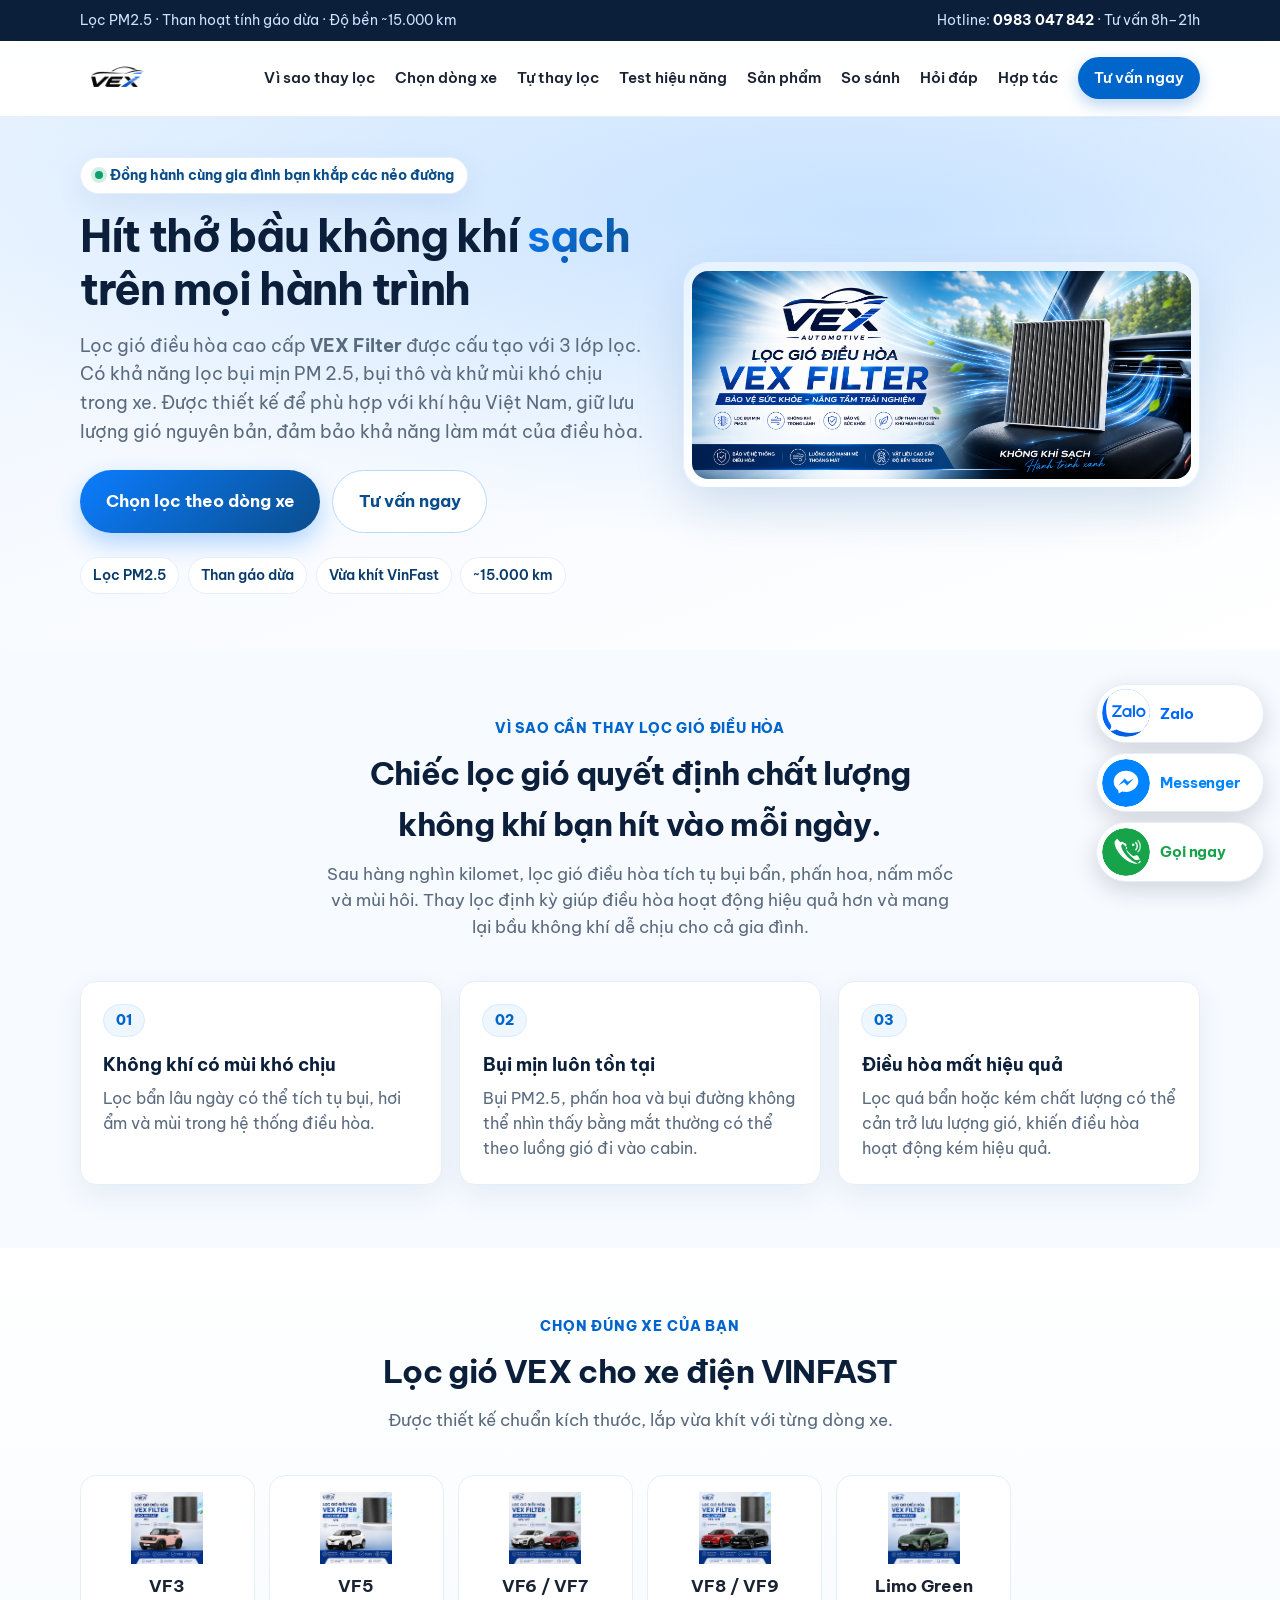
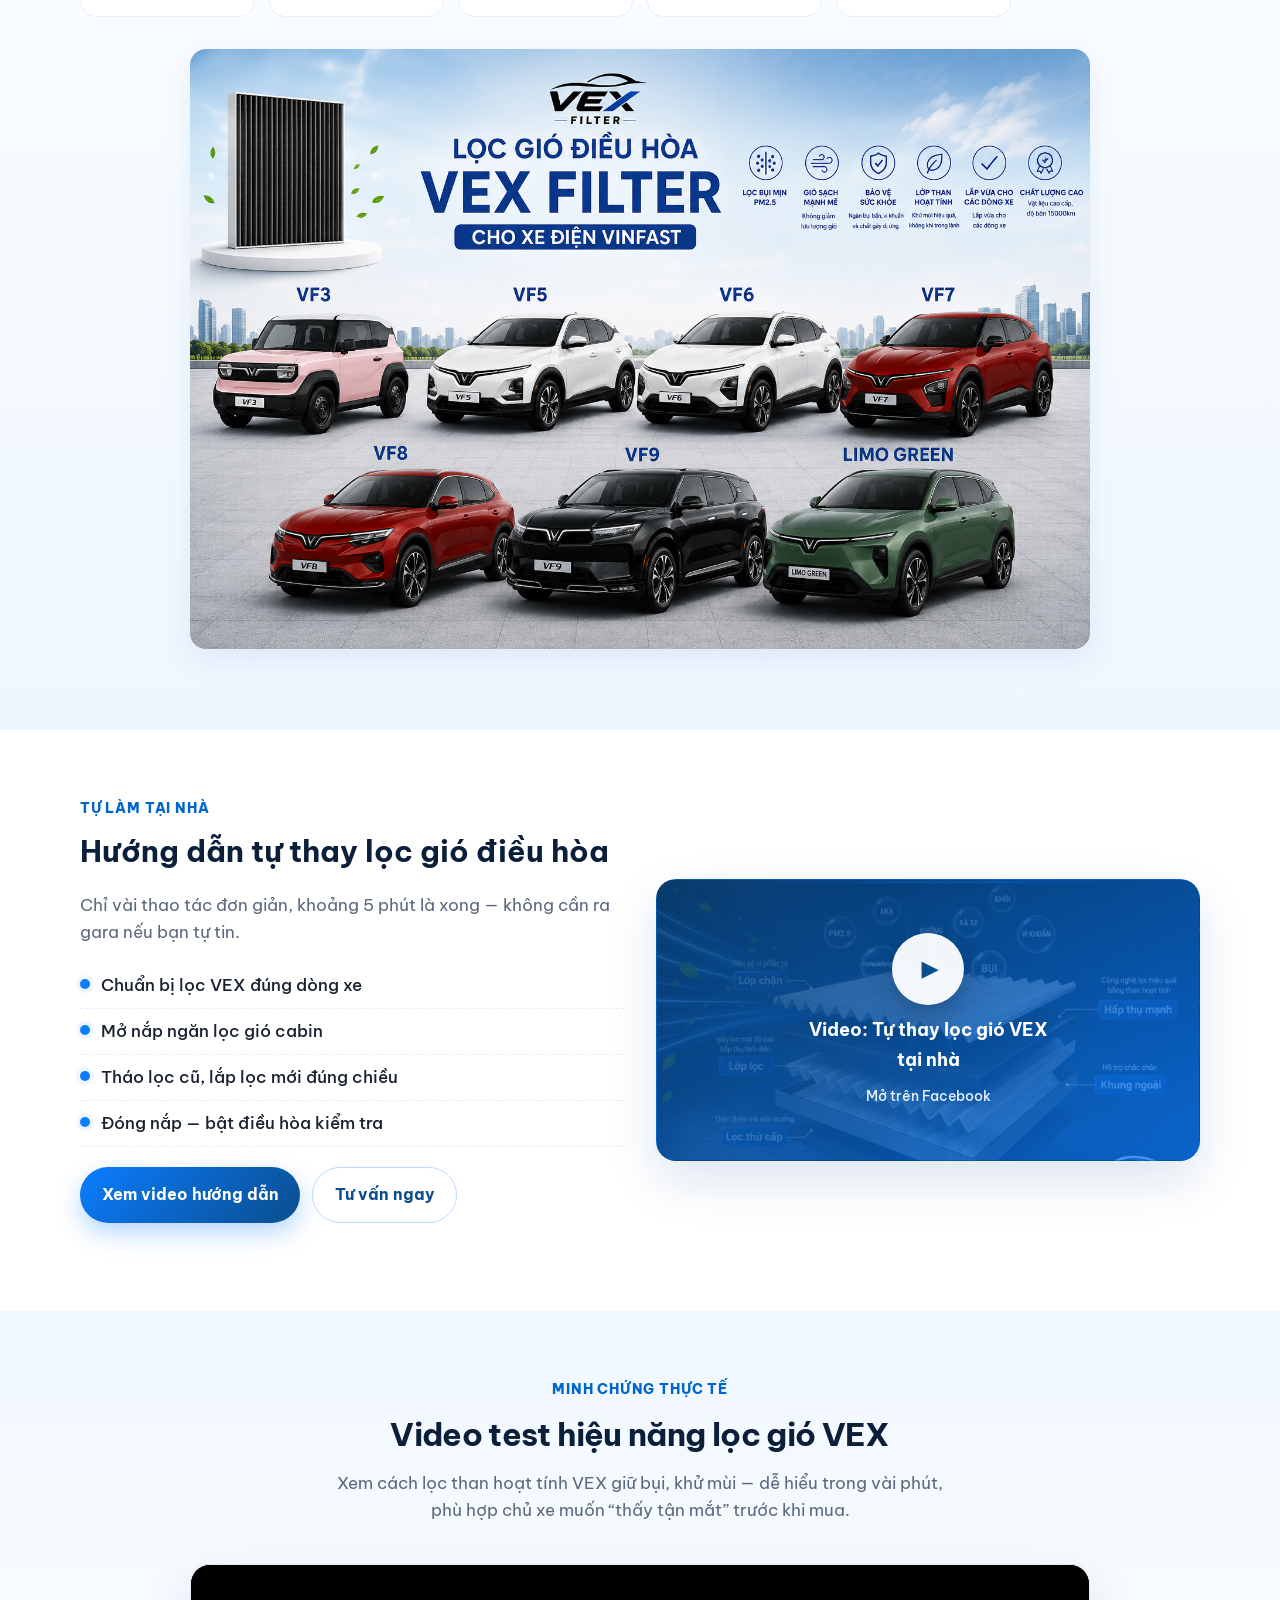
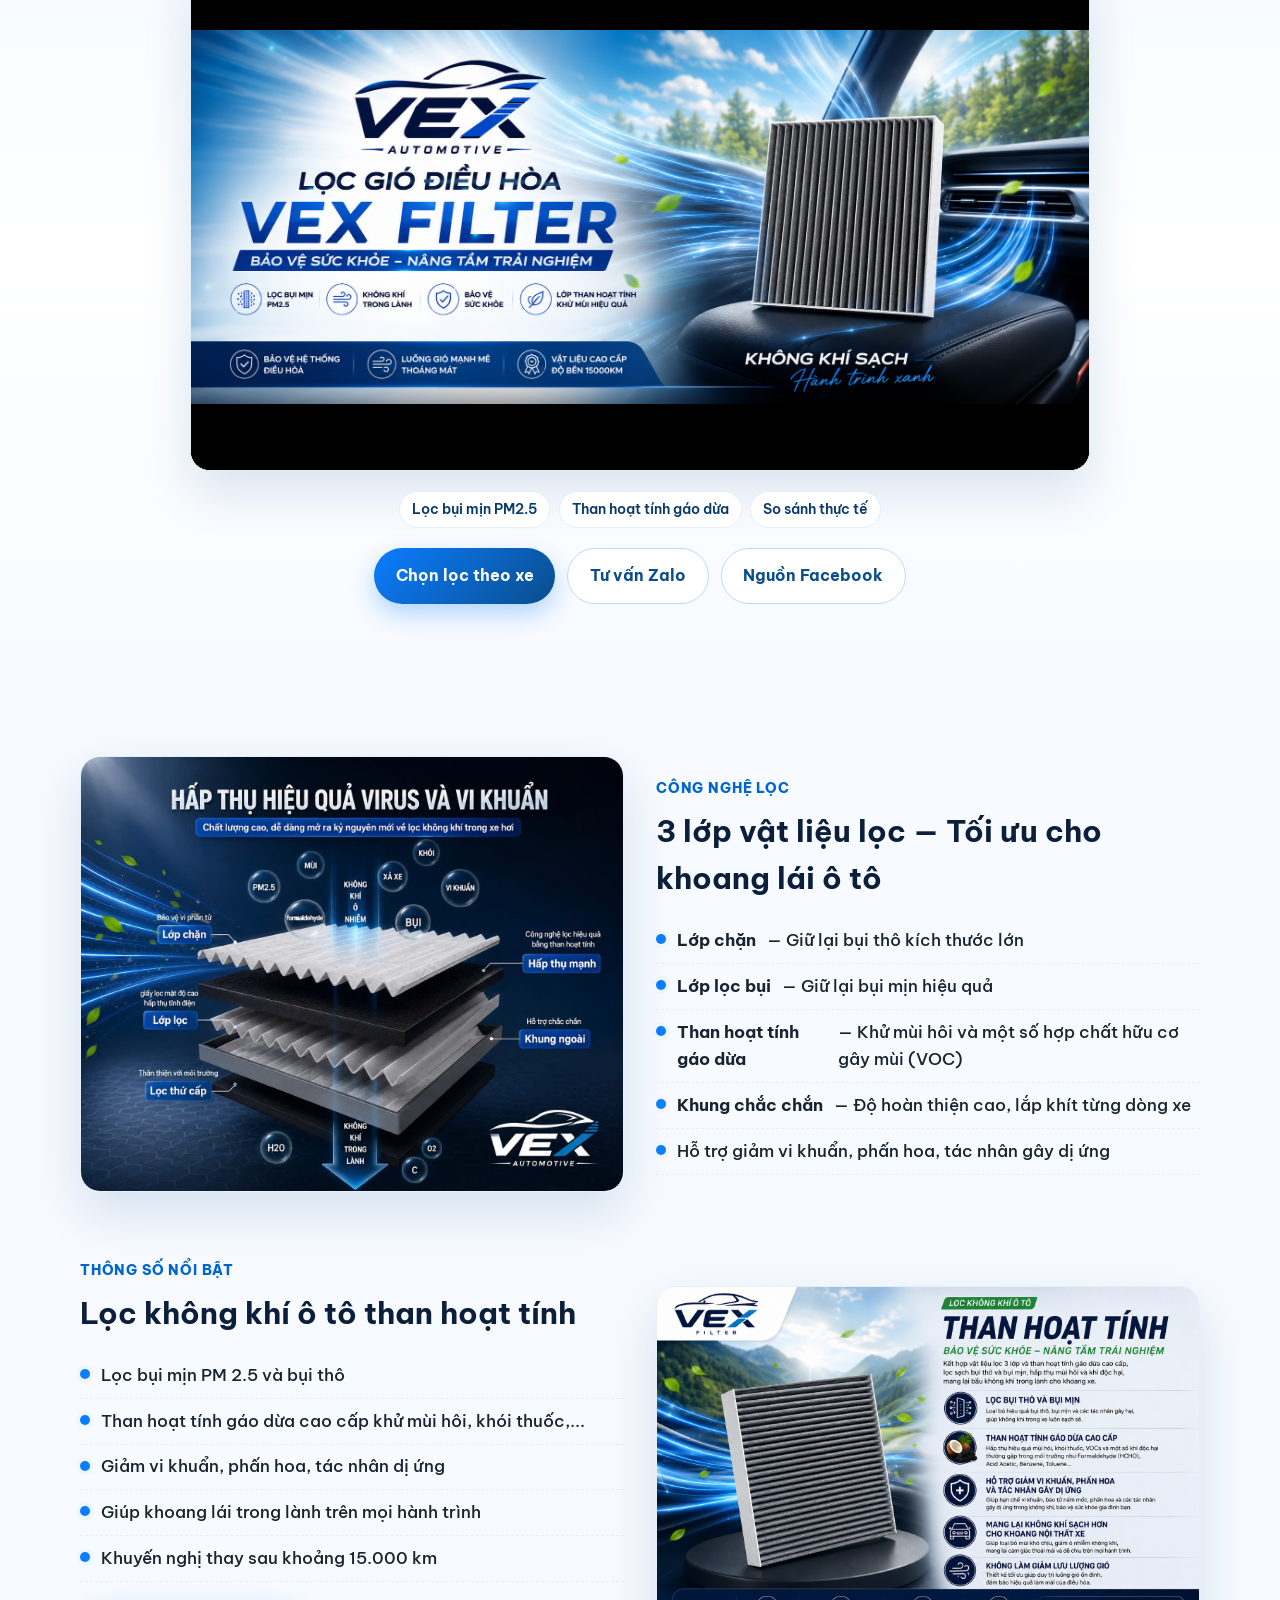
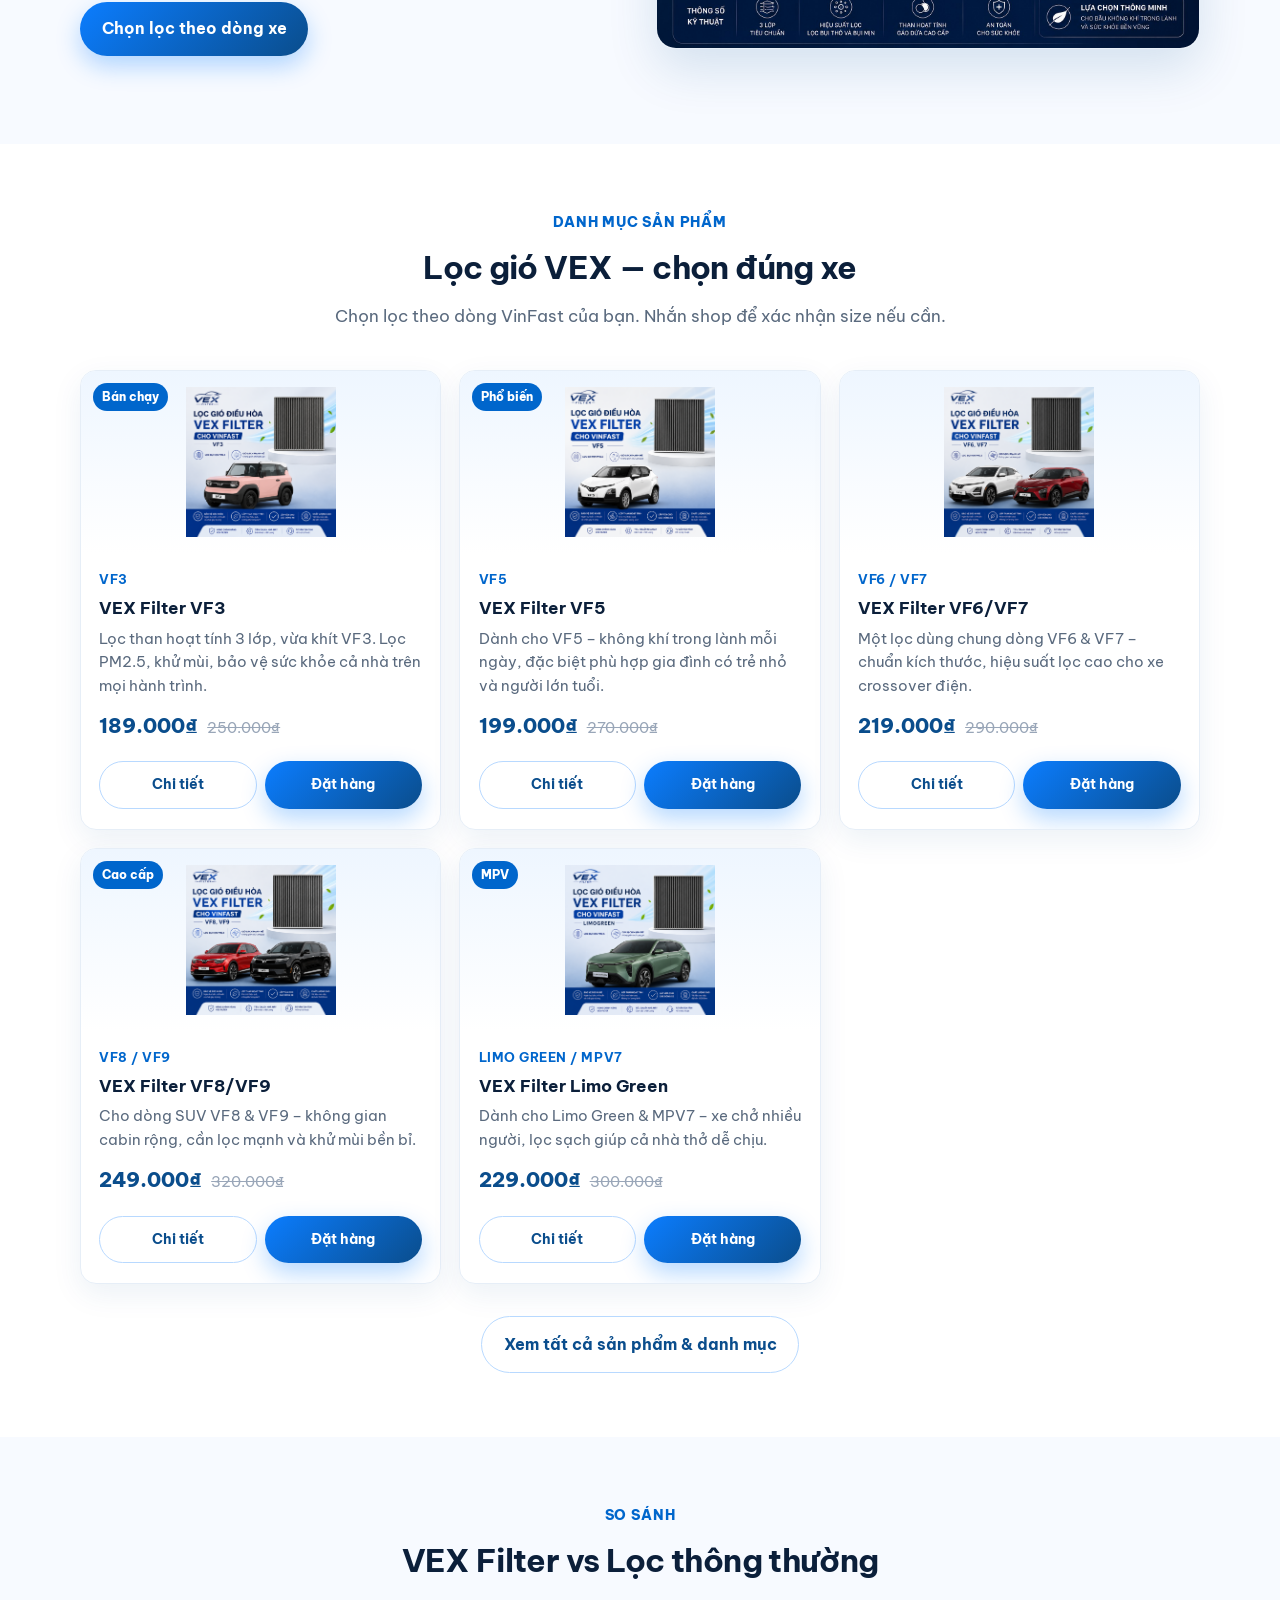
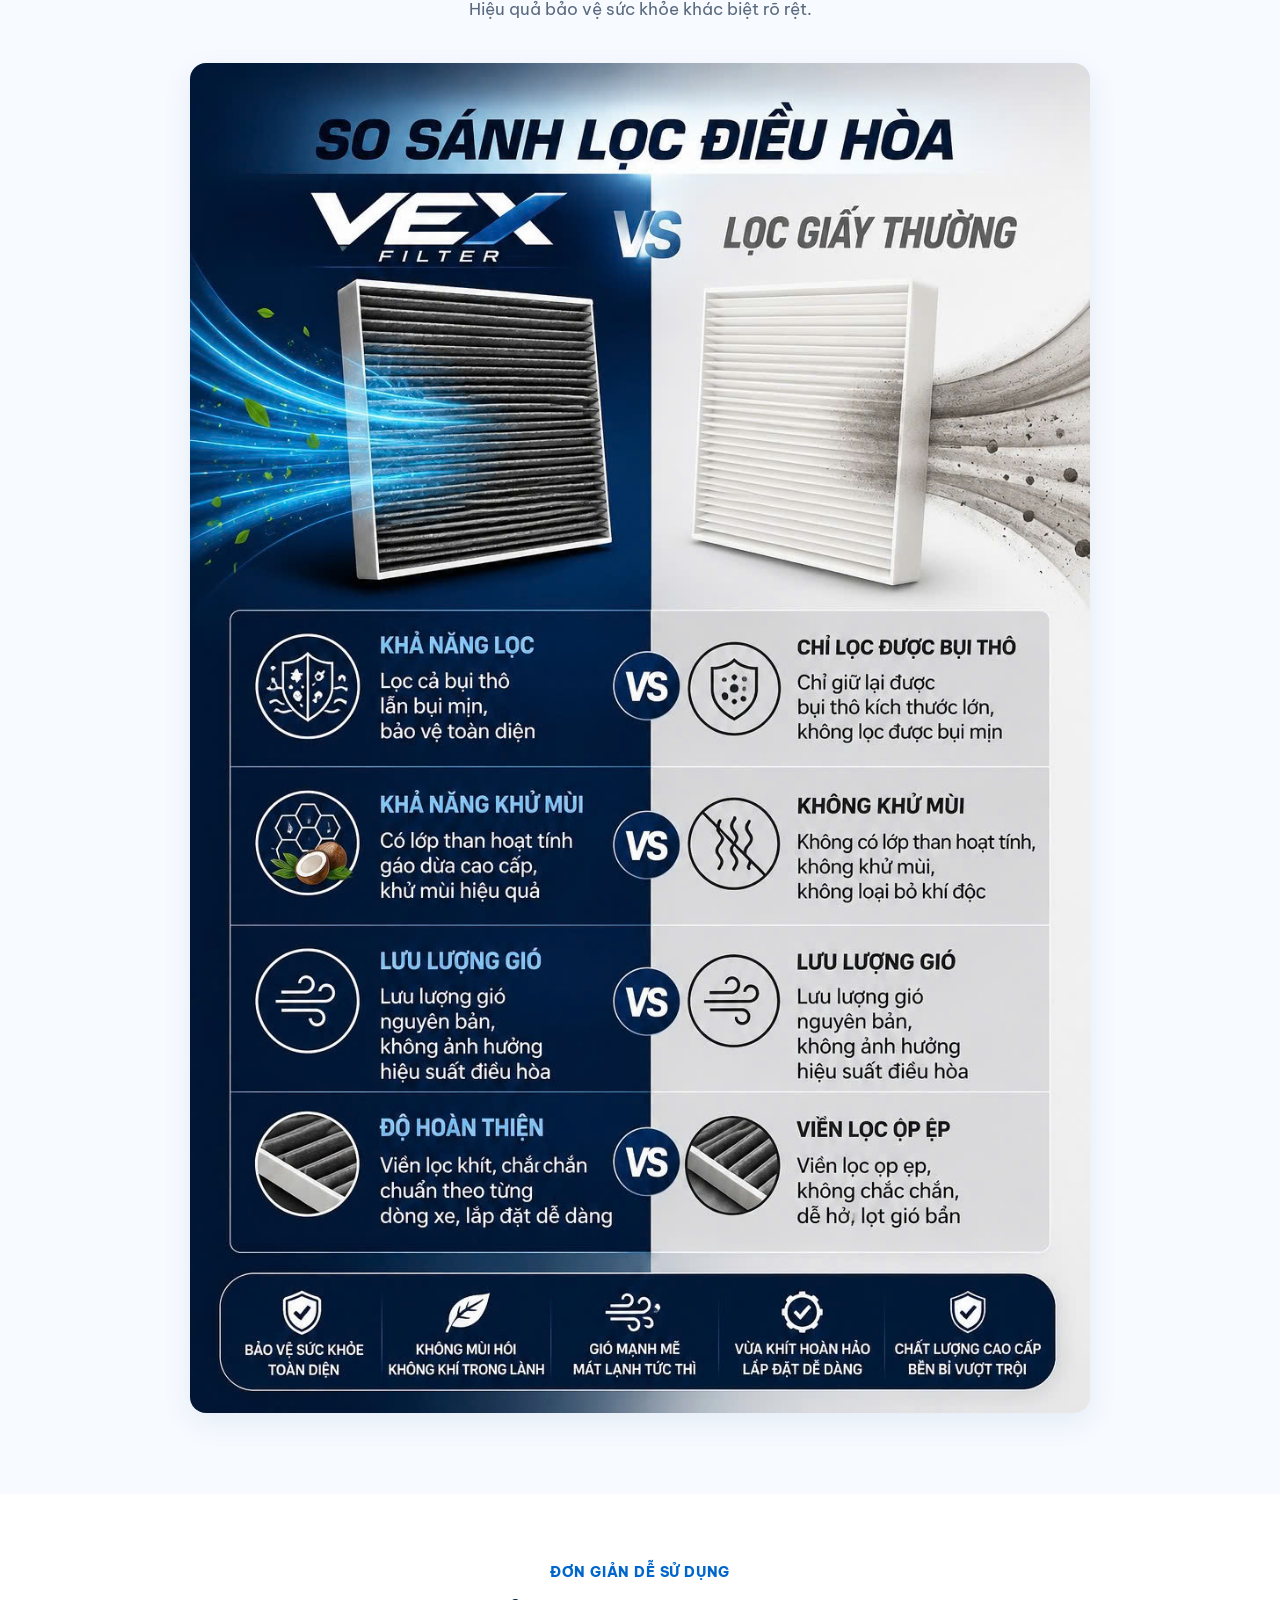
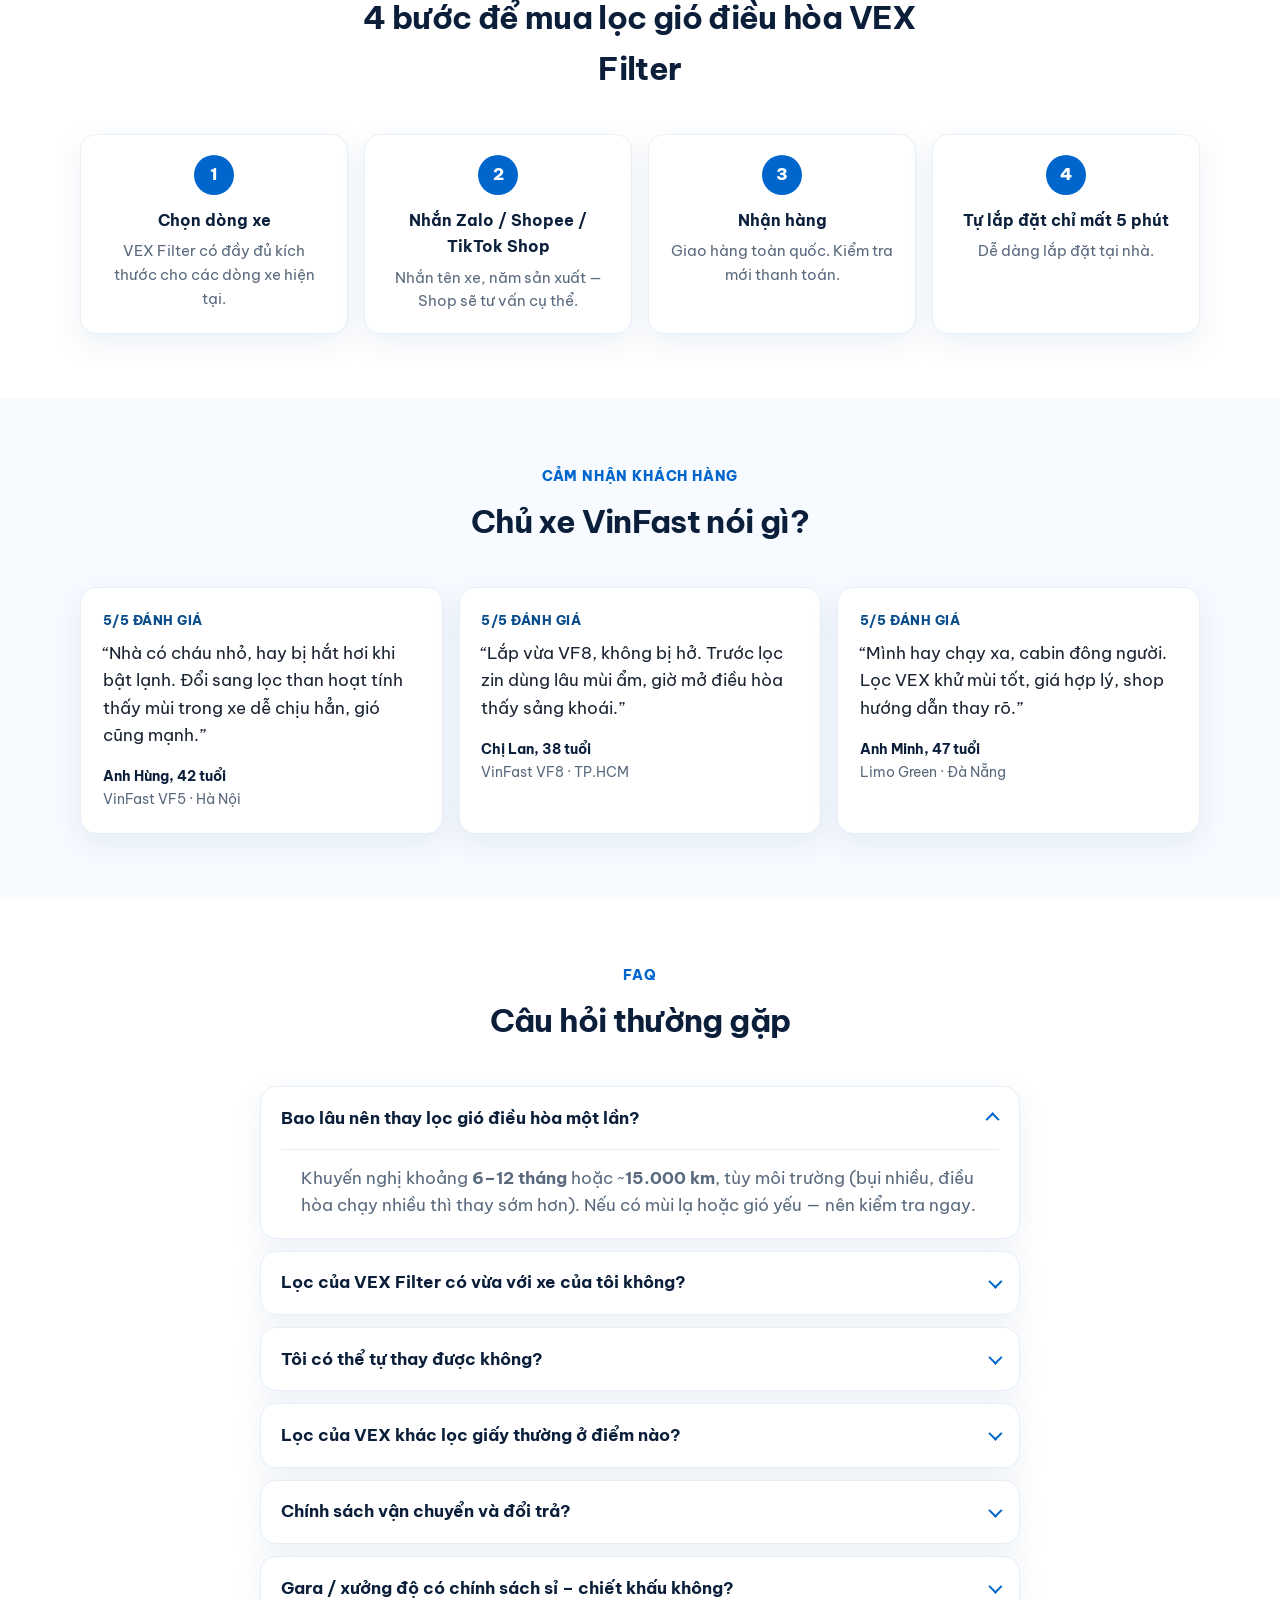
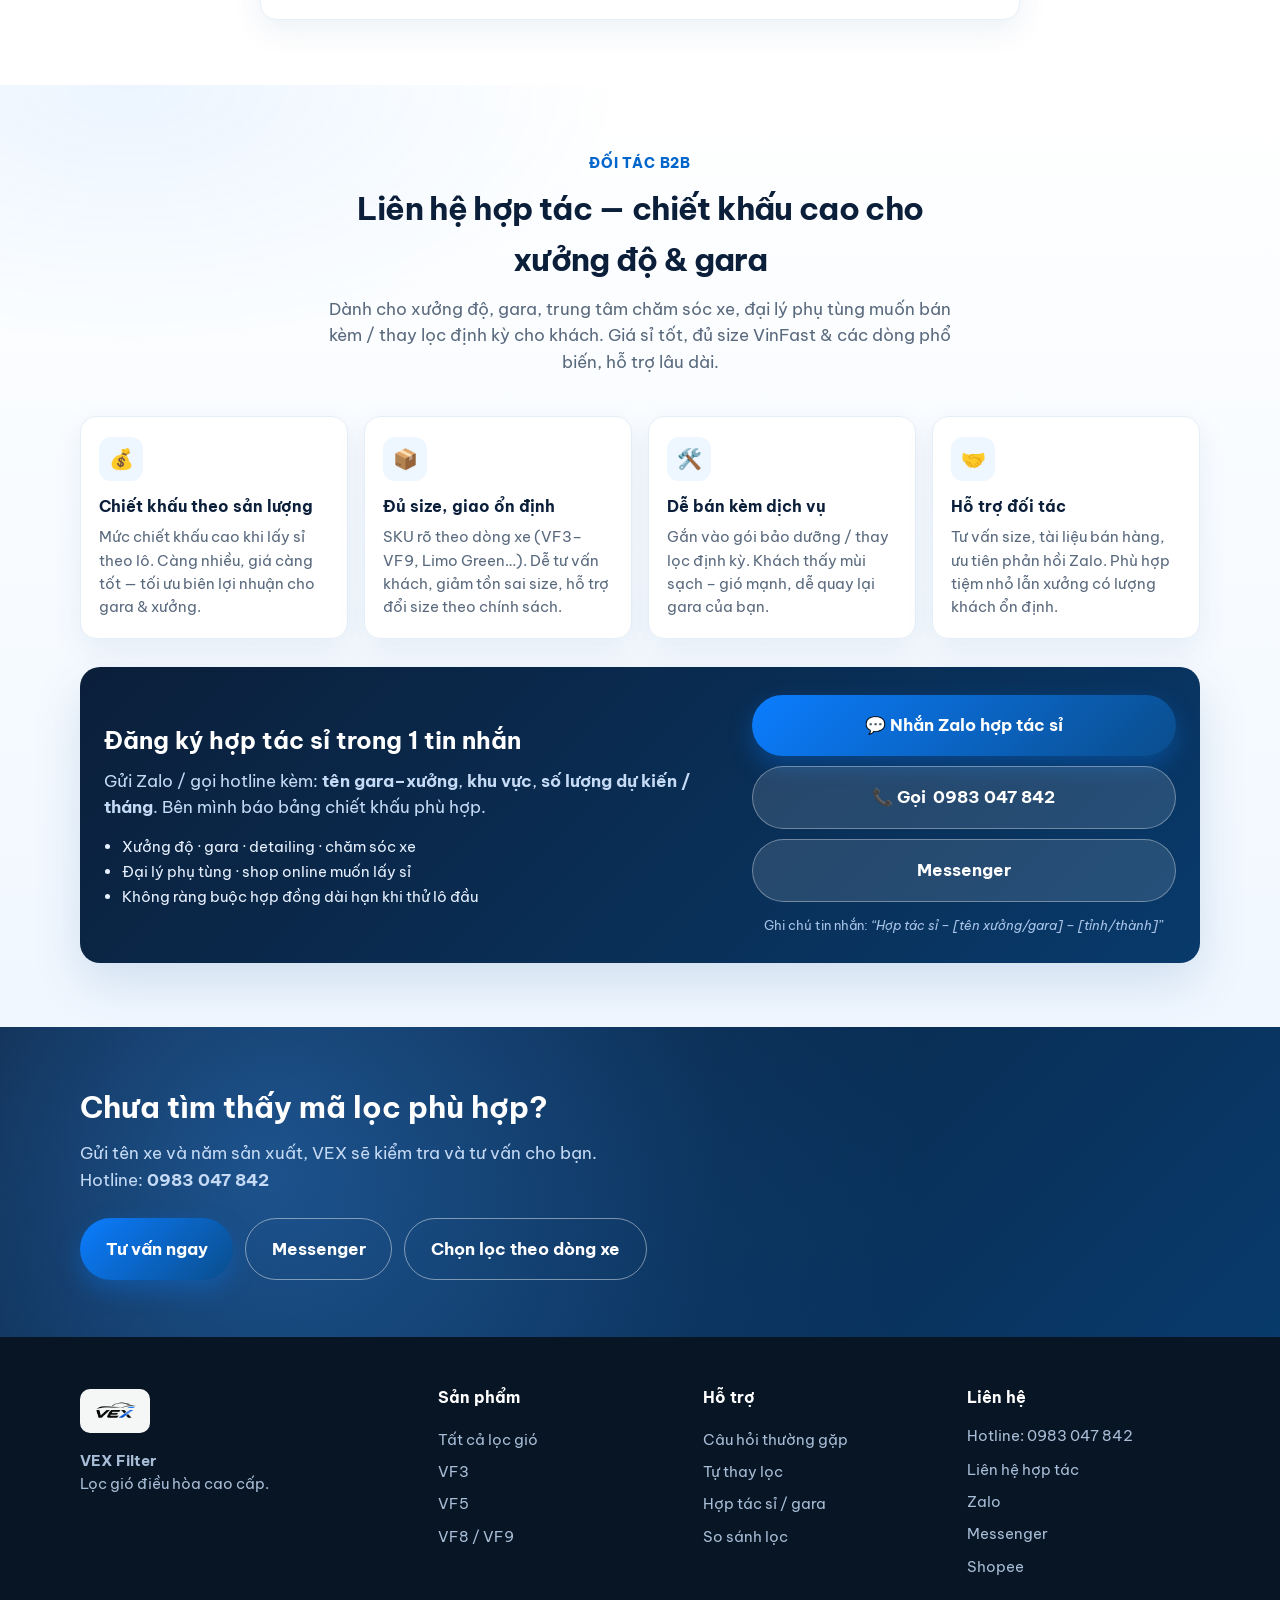
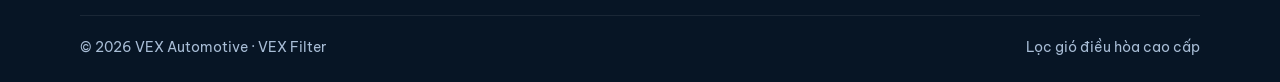
==== commit 09c563df: "ui: replace phone float icon with modern handset style" ====
--- a/index.html
+++ b/index.html
@@ -16,7 +16,7 @@
   <link rel="preconnect" href="https://fonts.googleapis.com">
   <link rel="preconnect" href="https://fonts.gstatic.com" crossorigin>
   <link href="https://fonts.googleapis.com/css2?family=Be+Vietnam+Pro:wght@400;500;600;700;800&display=swap" rel="stylesheet">
-  <link rel="stylesheet" href="css/style.css?v=float4">
+  <link rel="stylesheet" href="css/style.css?v=float5">
   <script type="application/ld+json">
   {
     "@context": "https://schema.org",
@@ -511,6 +511,6 @@
     </div>
   </div>
 
-  <script src="js/app.js?v=float4"></script>
+  <script src="js/app.js?v=float5"></script>
 </body>
 </html>
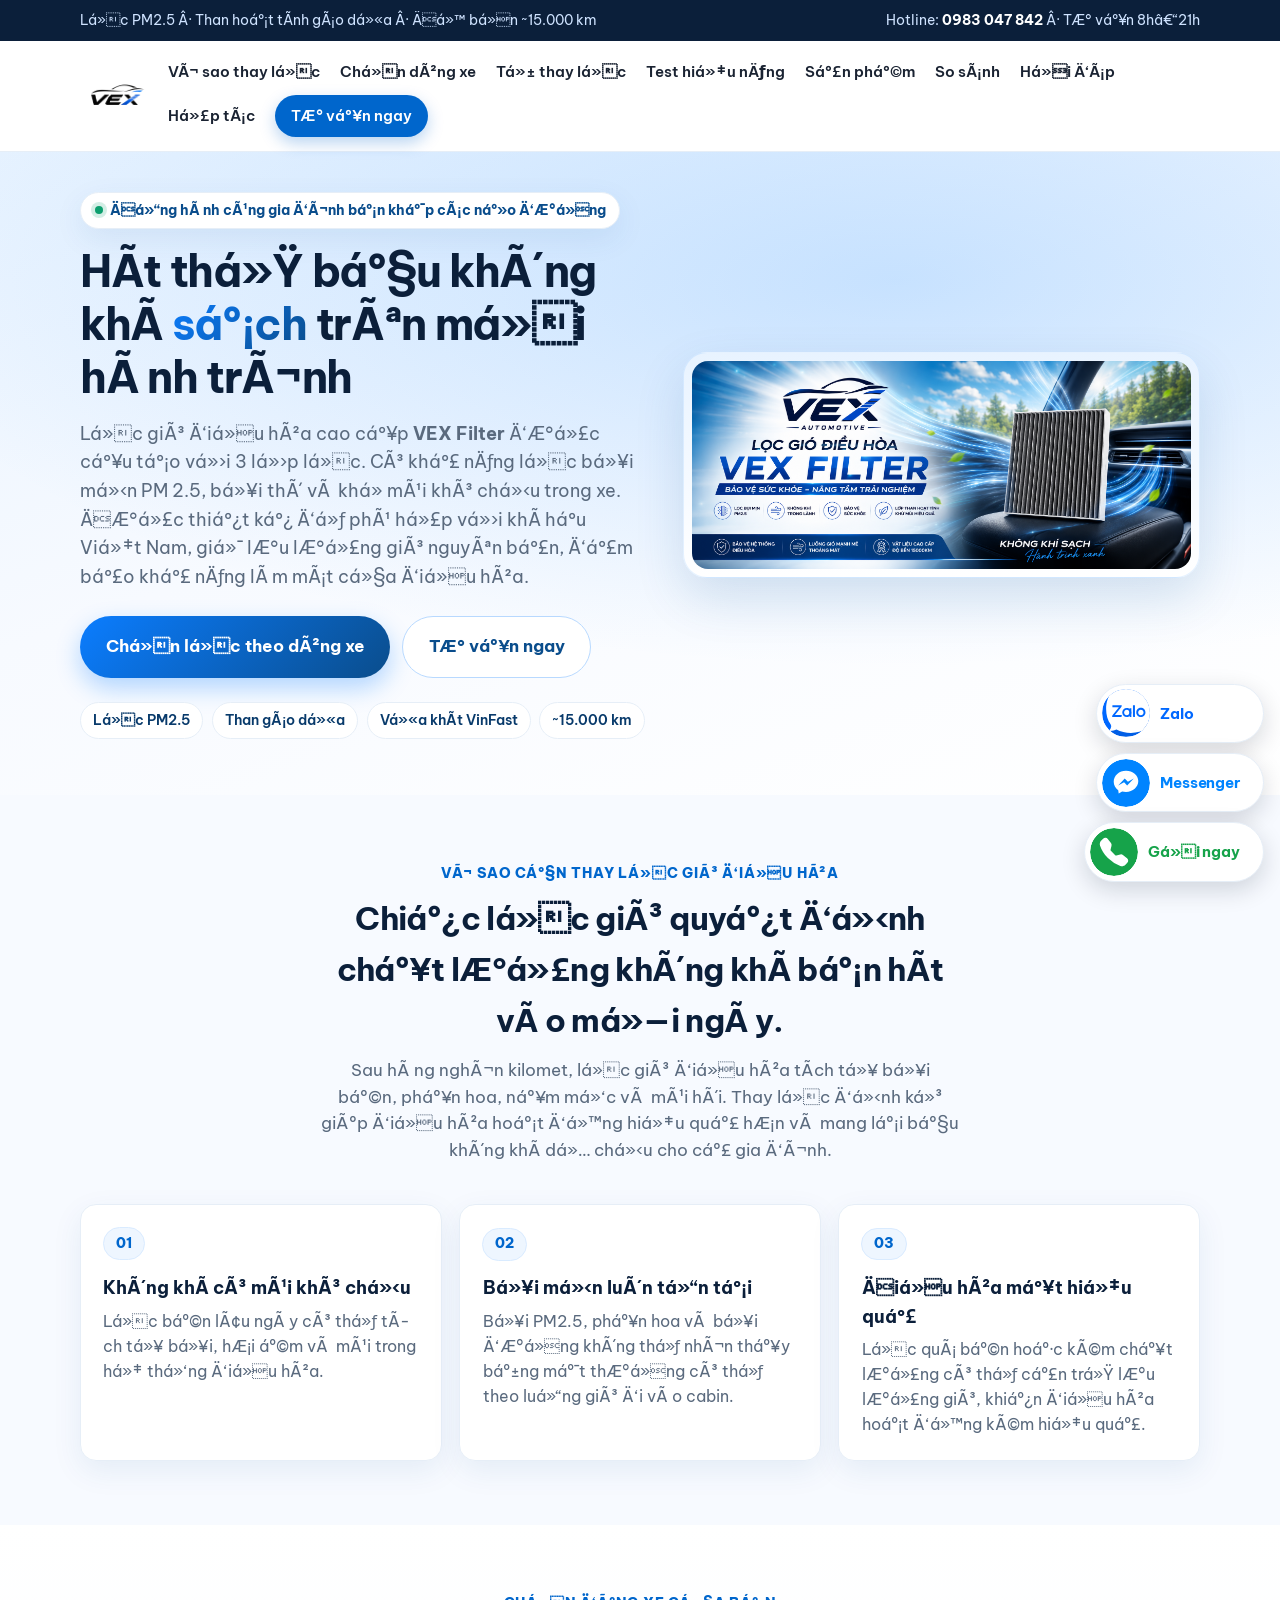
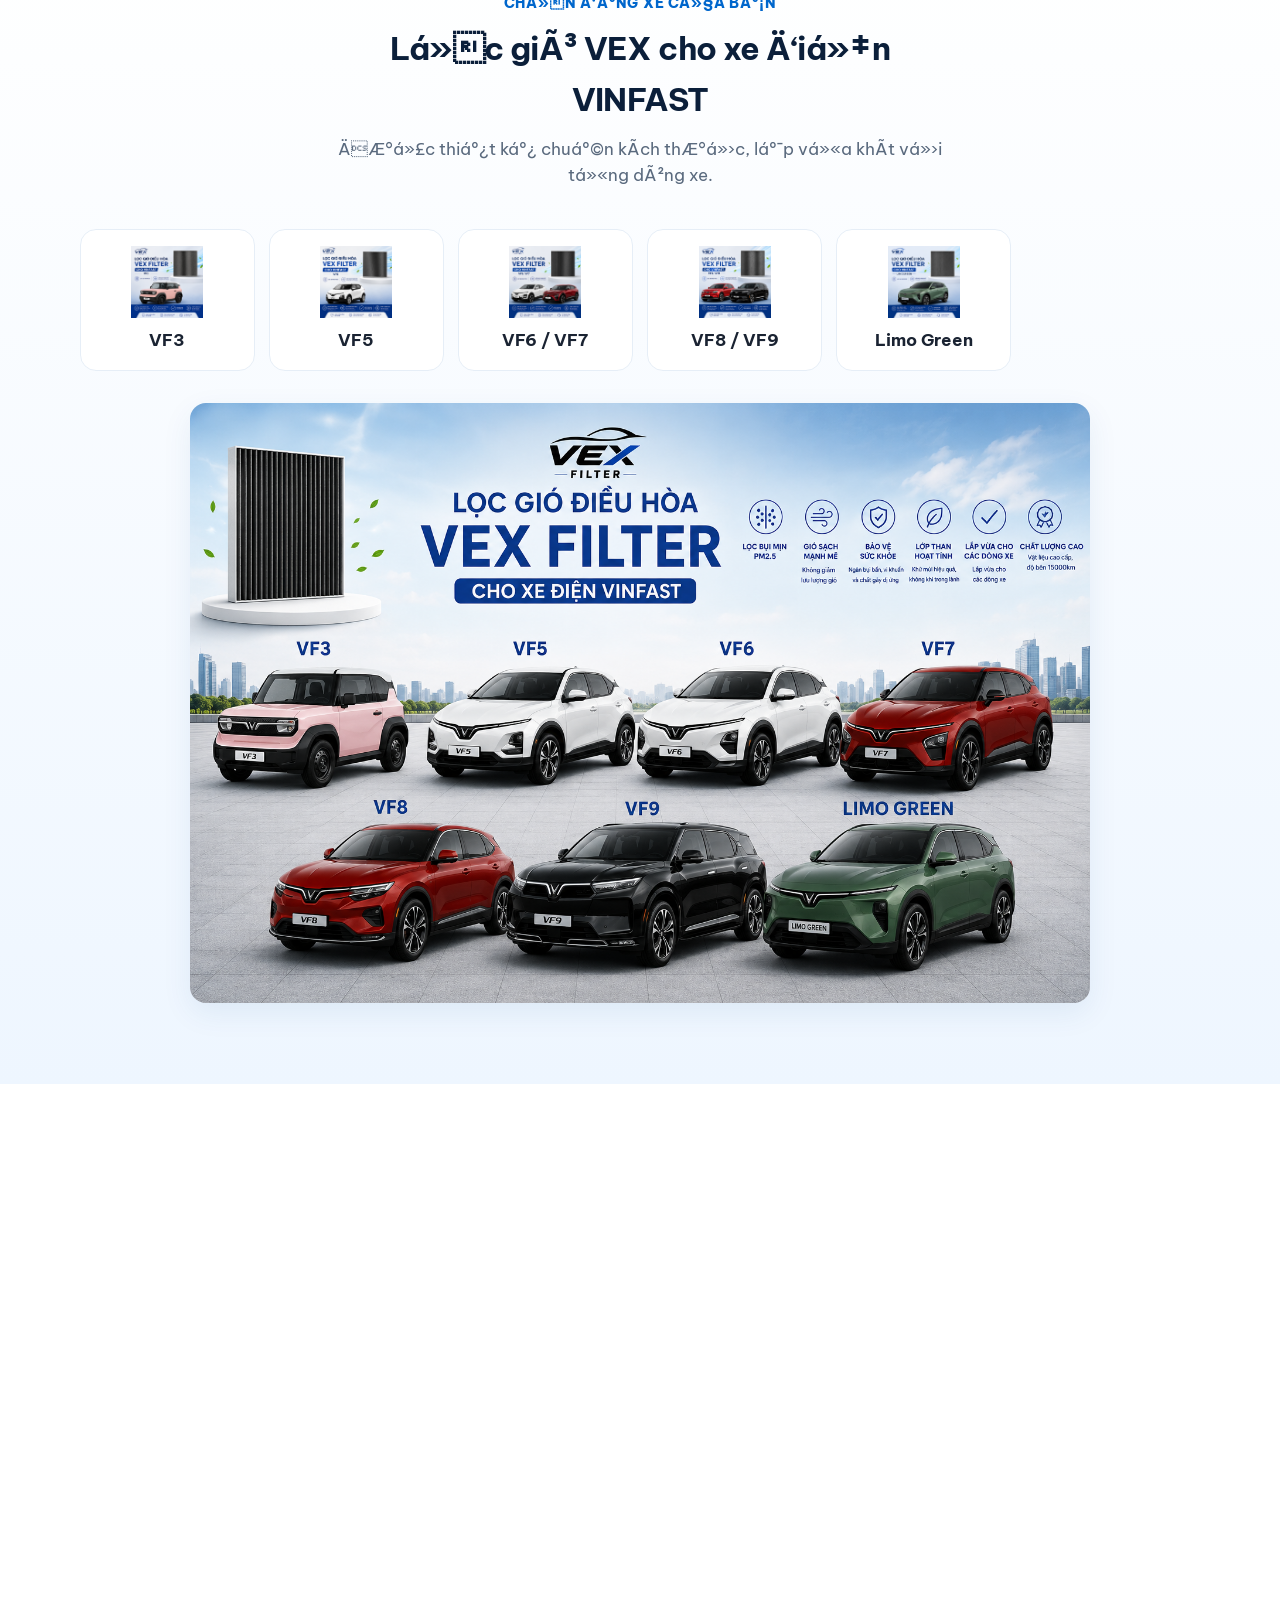
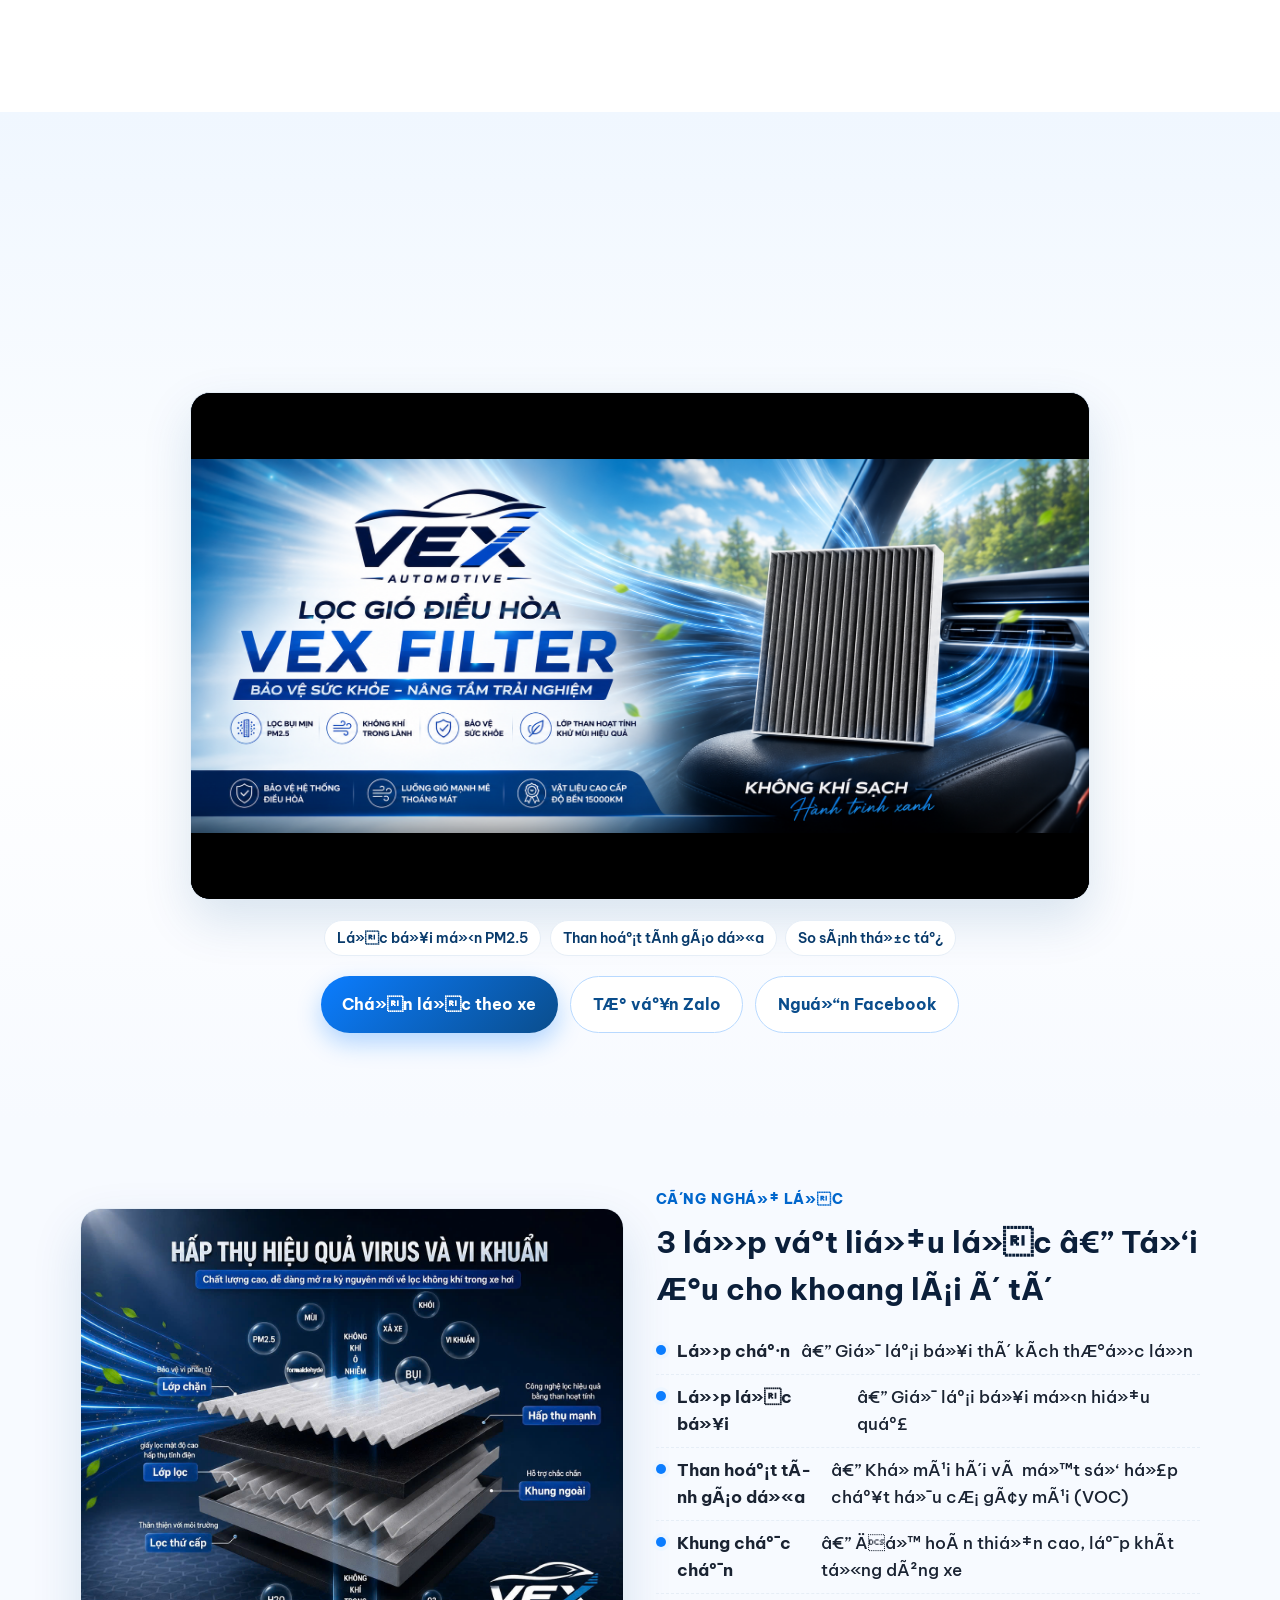
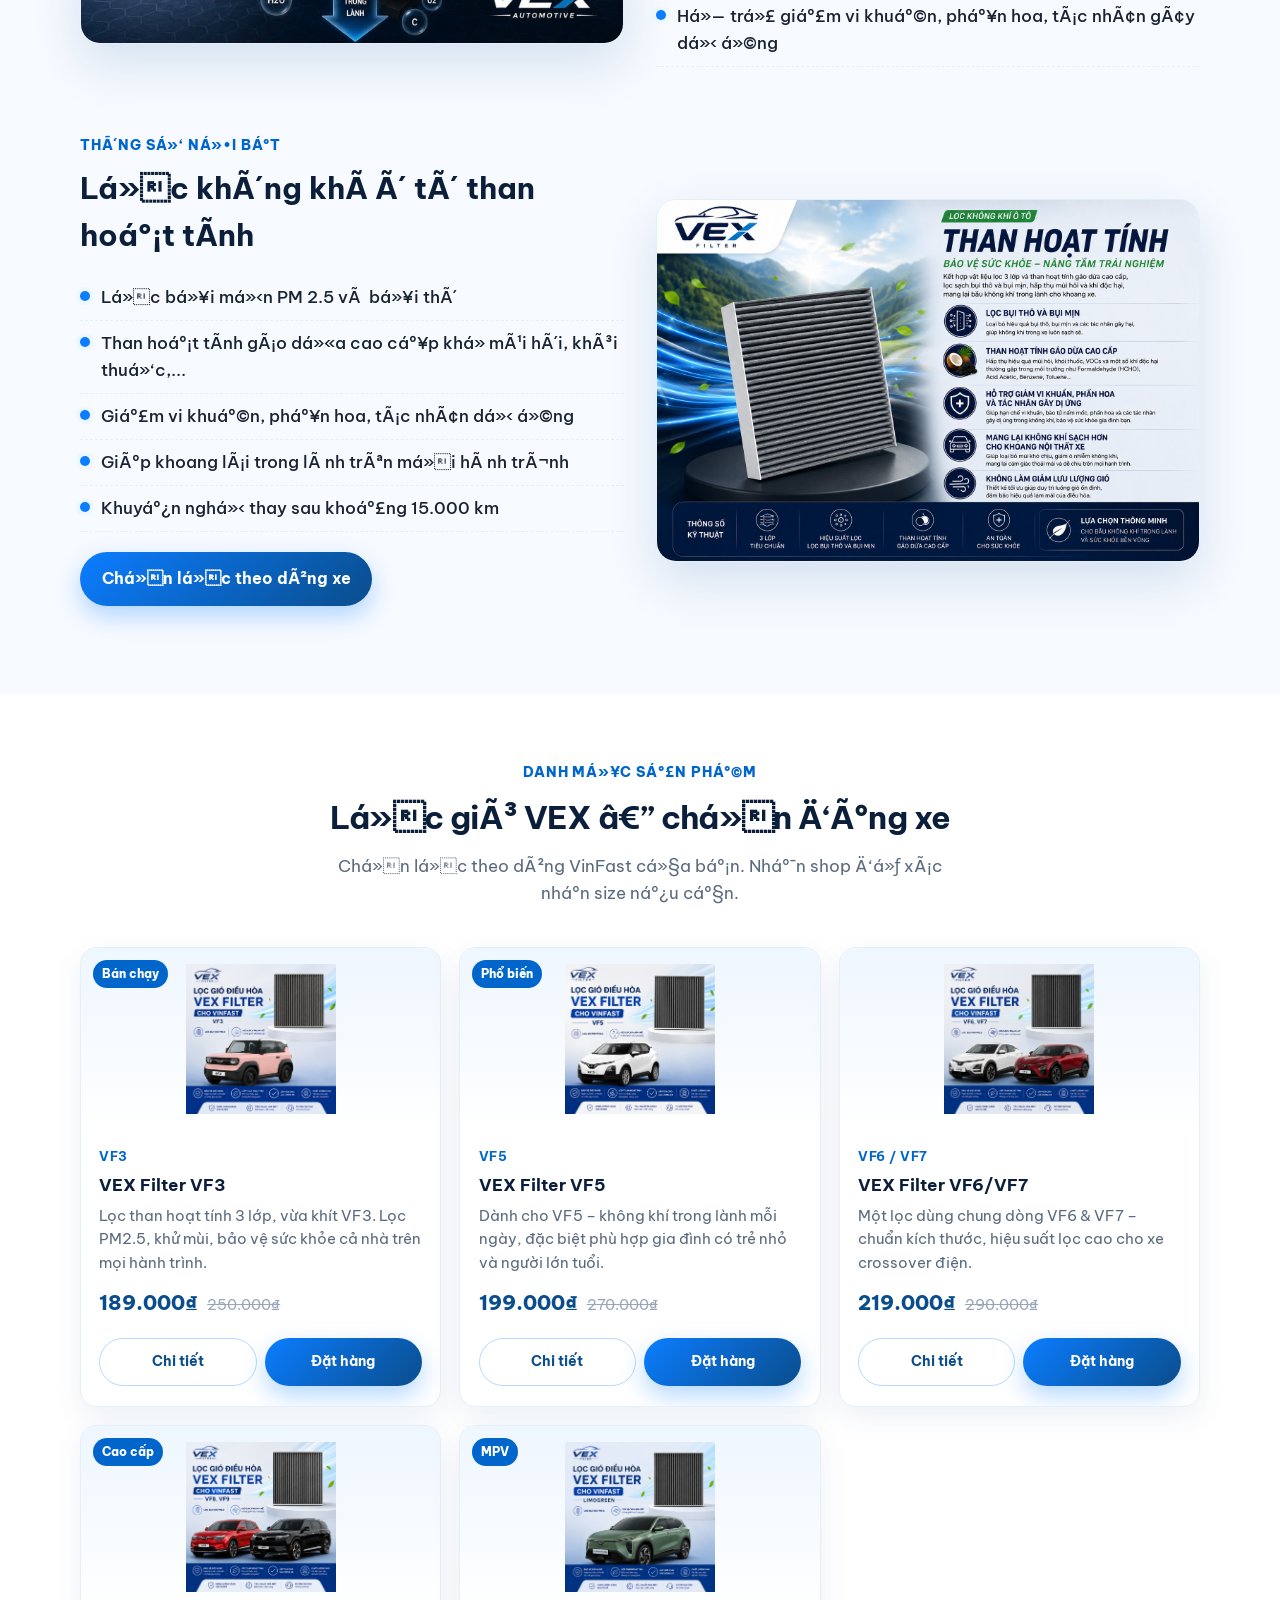
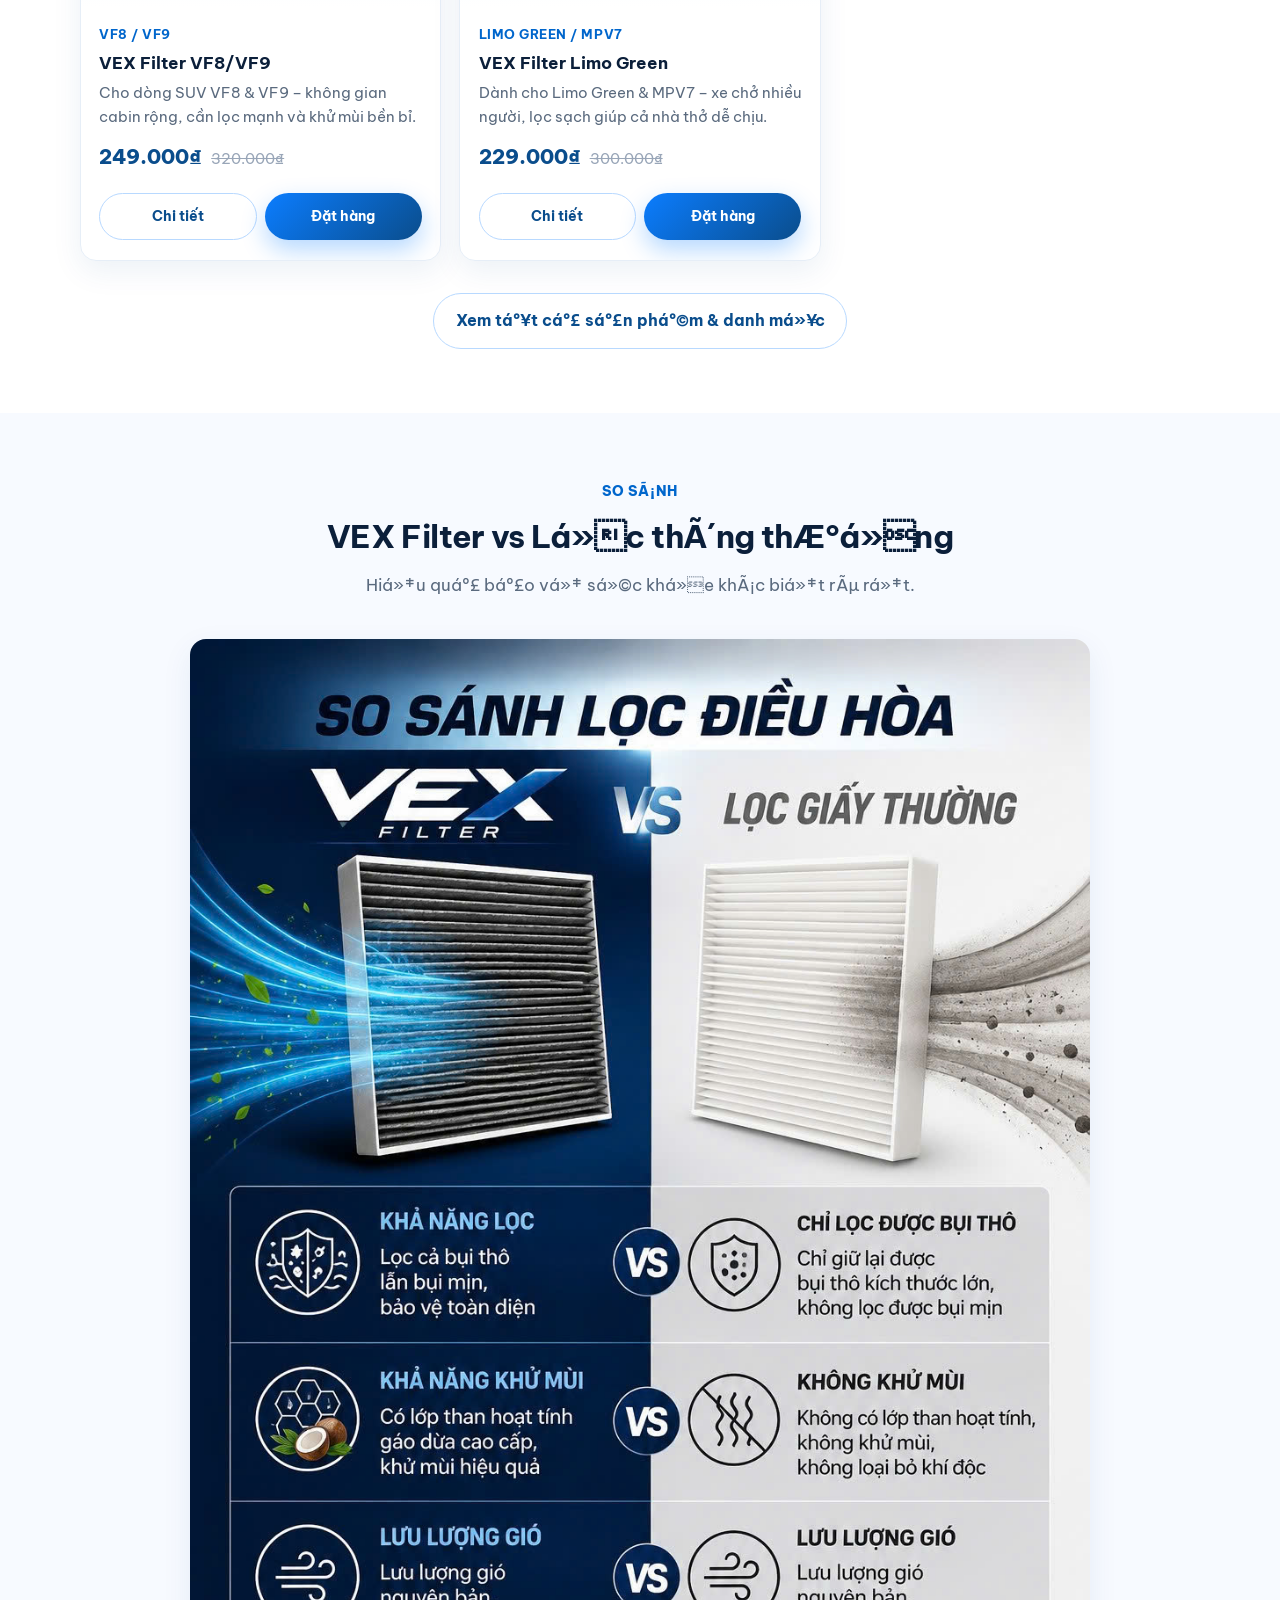
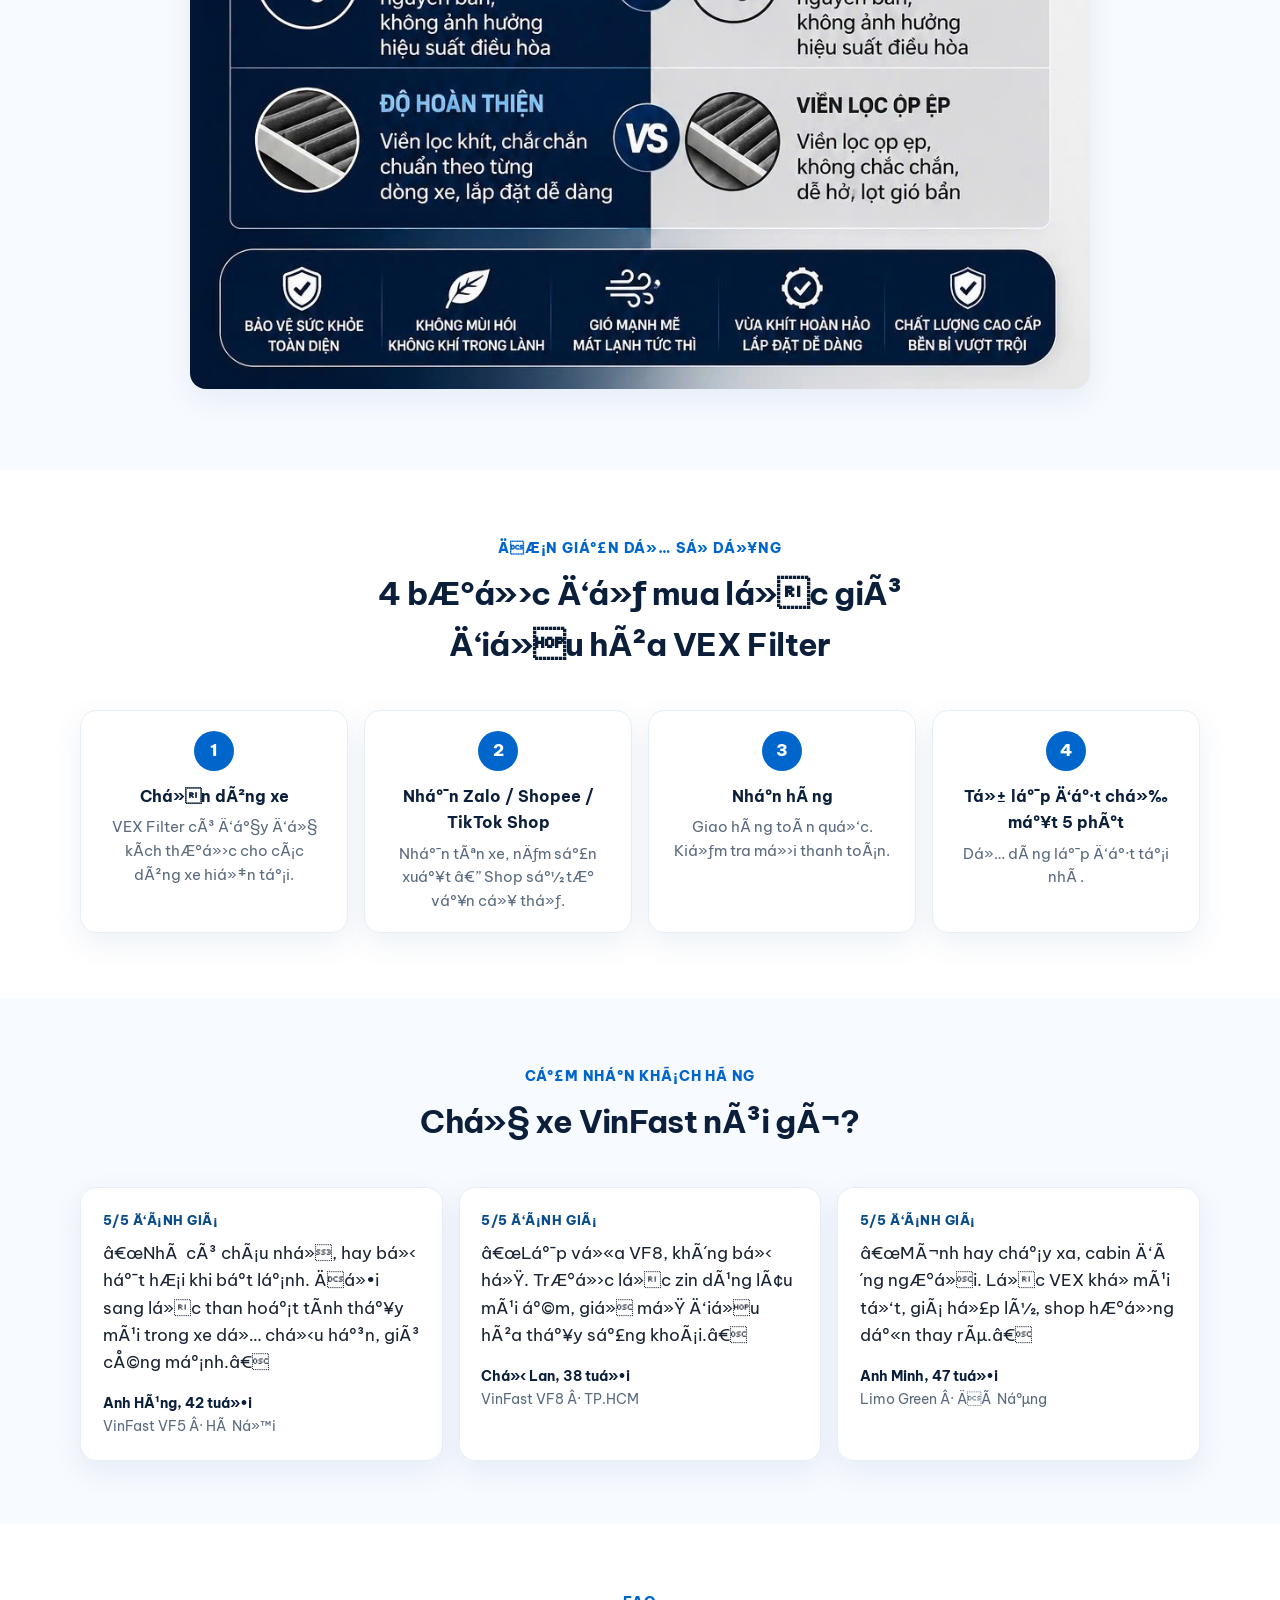
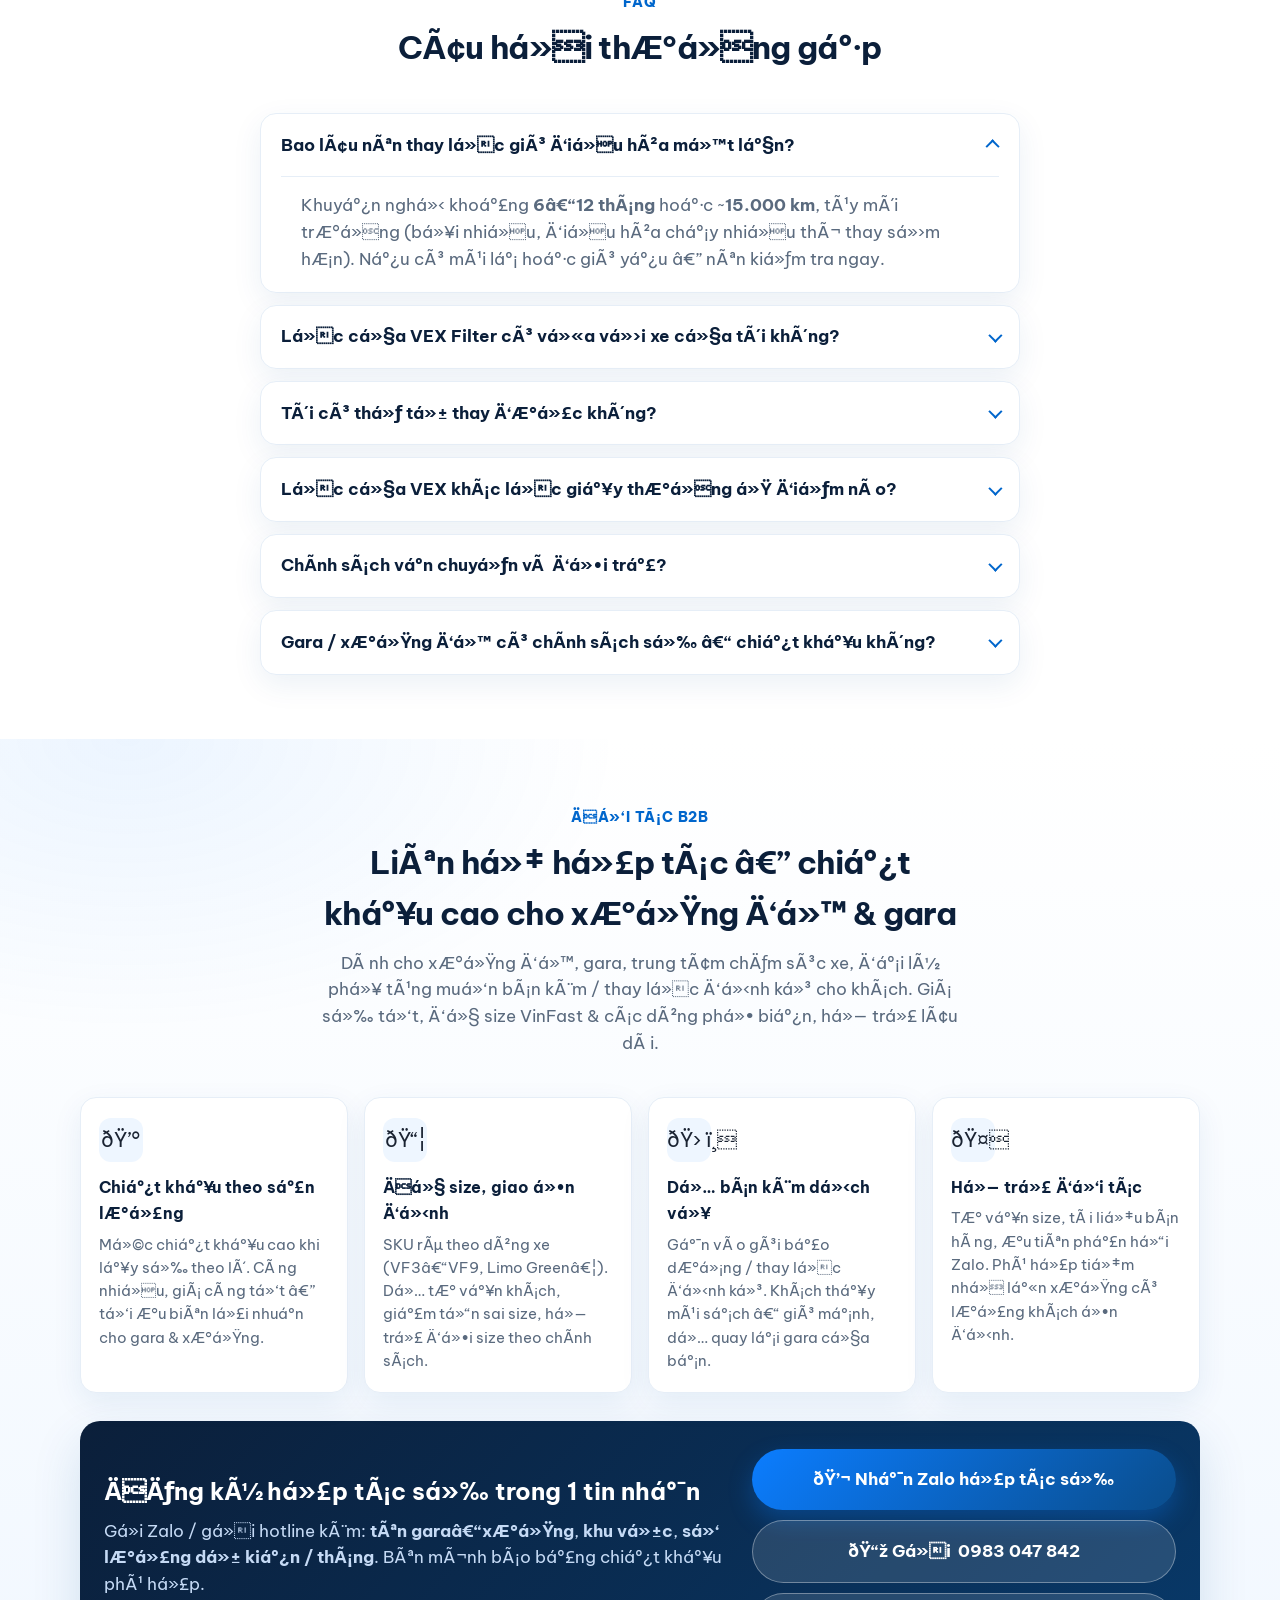
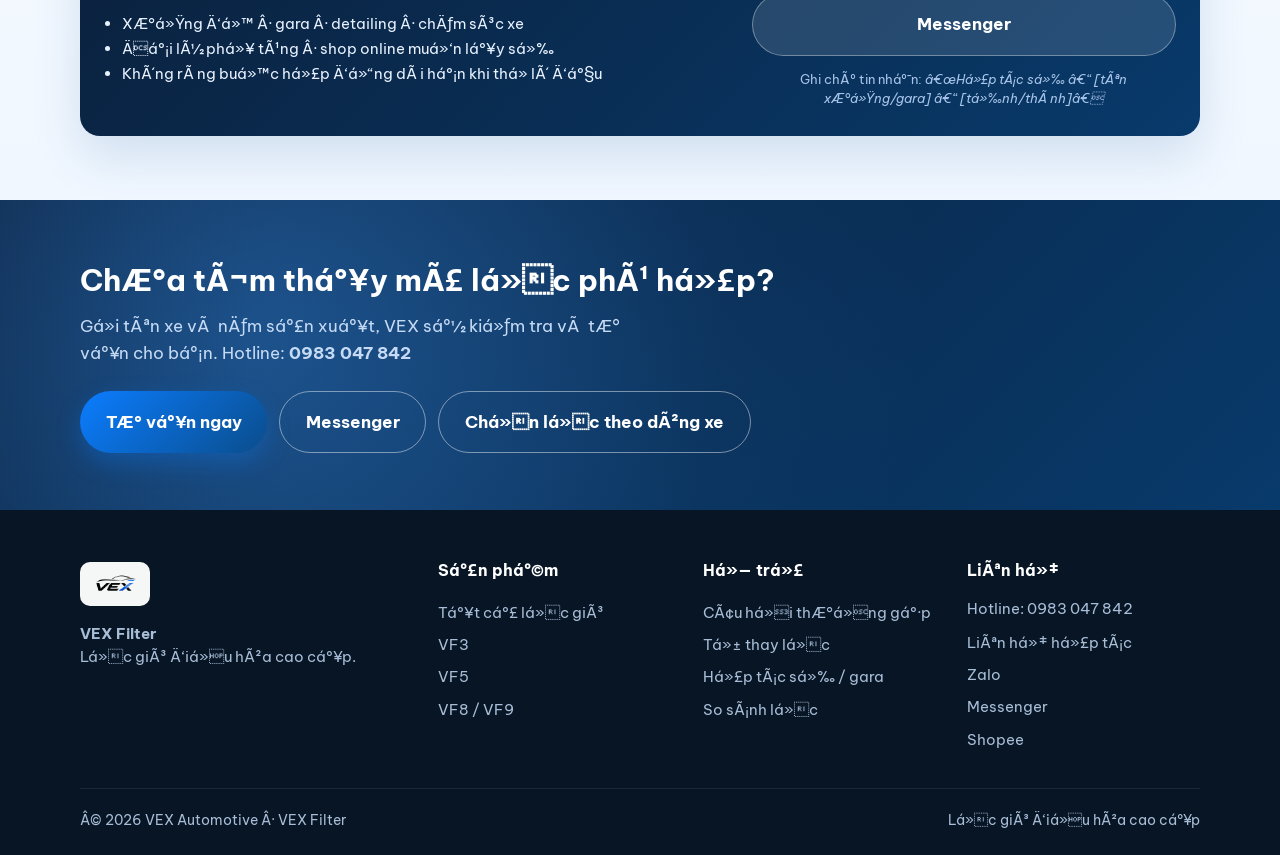
==== commit 39aad2ba: "ui: embed real Bootstrap telephone-fill icon for call button" ====
--- a/index.html
+++ b/index.html
@@ -1,13 +1,13 @@
-<!DOCTYPE html>
+﻿<!DOCTYPE html>
 <html lang="vi">
 <head>
   <meta charset="UTF-8">
   <meta name="viewport" content="width=device-width, initial-scale=1">
-  <title>VEX Filter | Lọc gió điều hòa than hoạt tính cho xe điện VinFast</title>
-  <meta name="description" content="Lọc gió điều hòa cao cấp VEX Filter cho VinFast VF3, VF5, VF6, VF7, VF8, VF9, Limo Green. Lọc PM2.5, khử mùi, phù hợp khí hậu Việt Nam.">
+  <title>VEX Filter | Lá»c giÃ³ Ä‘iá»u hÃ²a than hoáº¡t tÃ­nh cho xe Ä‘iá»‡n VinFast</title>
+  <meta name="description" content="Lá»c giÃ³ Ä‘iá»u hÃ²a cao cáº¥p VEX Filter cho VinFast VF3, VF5, VF6, VF7, VF8, VF9, Limo Green. Lá»c PM2.5, khá»­ mÃ¹i, phÃ¹ há»£p khÃ­ háº­u Viá»‡t Nam.">
   <meta name="theme-color" content="#0a4d8c">
-  <meta property="og:title" content="VEX Filter – Lọc gió điều hòa cao cấp">
-  <meta property="og:description" content="Hít thở bầu không khí sạch trên mọi hành trình. Lọc PM2.5, than hoạt tính gáo dừa, vừa khít từng dòng xe VinFast.">
+  <meta property="og:title" content="VEX Filter â€“ Lá»c giÃ³ Ä‘iá»u hÃ²a cao cáº¥p">
+  <meta property="og:description" content="HÃ­t thá»Ÿ báº§u khÃ´ng khÃ­ sáº¡ch trÃªn má»i hÃ nh trÃ¬nh. Lá»c PM2.5, than hoáº¡t tÃ­nh gÃ¡o dá»«a, vá»«a khÃ­t tá»«ng dÃ²ng xe VinFast.">
   <meta property="og:image" content="public/images/cover.png">
   <meta property="og:type" content="website">
   <link rel="icon" href="public/favicon.svg" type="image/svg+xml">
@@ -16,14 +16,14 @@
   <link rel="preconnect" href="https://fonts.googleapis.com">
   <link rel="preconnect" href="https://fonts.gstatic.com" crossorigin>
   <link href="https://fonts.googleapis.com/css2?family=Be+Vietnam+Pro:wght@400;500;600;700;800&display=swap" rel="stylesheet">
-  <link rel="stylesheet" href="css/style.css?v=float5">
+  <link rel="stylesheet" href="css/style.css?v=float6">
   <script type="application/ld+json">
   {
     "@context": "https://schema.org",
     "@type": "Organization",
     "name": "VEX Automotive",
     "url": "https://tmk202.github.io/duananhhoang/",
-    "description": "Lọc gió điều hòa cao cấp VEX Filter cho xe điện VinFast",
+    "description": "Lá»c giÃ³ Ä‘iá»u hÃ²a cao cáº¥p VEX Filter cho xe Ä‘iá»‡n VinFast",
     "telephone": "0983047842",
     "areaServed": "VN"
   }
@@ -32,27 +32,27 @@
 <body>
   <div class="topbar">
     <div class="container">
-      <span>Lọc PM2.5 · Than hoạt tính gáo dừa · Độ bền ~15.000 km</span>
-      <span>Hotline: <strong data-phone>0983 047 842</strong> · Tư vấn 8h–21h</span>
+      <span>Lá»c PM2.5 Â· Than hoáº¡t tÃ­nh gÃ¡o dá»«a Â· Äá»™ bá»n ~15.000 km</span>
+      <span>Hotline: <strong data-phone>0983 047 842</strong> Â· TÆ° váº¥n 8hâ€“21h</span>
     </div>
   </div>
 
   <header class="header">
     <div class="container header-inner">
-      <a class="logo" href="index.html" aria-label="VEX Automotive trang chủ">
+      <a class="logo" href="index.html" aria-label="VEX Automotive trang chá»§">
         <img class="logo-img" src="public/images/logo.png" alt="VEX Automotive" width="160" height="48">
       </a>
-      <button class="menu-btn" id="menuBtn" type="button" aria-label="Mở menu" aria-expanded="false">Menu</button>
+      <button class="menu-btn" id="menuBtn" type="button" aria-label="Má»Ÿ menu" aria-expanded="false">Menu</button>
       <nav class="nav" id="mainNav">
-        <a href="#loi-ich">Vì sao thay lọc</a>
-        <a href="#dong-xe">Chọn dòng xe</a>
-        <a href="#huong-dan">Tự thay lọc</a>
-        <a href="#test-hieu-nang">Test hiệu năng</a>
-        <a href="#san-pham">Sản phẩm</a>
-        <a href="#so-sanh">So sánh</a>
-        <a href="#faq">Hỏi đáp</a>
-        <a href="#hop-tac">Hợp tác</a>
-        <a class="nav-cta" href="#lien-he" data-zalo>Tư vấn ngay</a>
+        <a href="#loi-ich">VÃ¬ sao thay lá»c</a>
+        <a href="#dong-xe">Chá»n dÃ²ng xe</a>
+        <a href="#huong-dan">Tá»± thay lá»c</a>
+        <a href="#test-hieu-nang">Test hiá»‡u nÄƒng</a>
+        <a href="#san-pham">Sáº£n pháº©m</a>
+        <a href="#so-sanh">So sÃ¡nh</a>
+        <a href="#faq">Há»i Ä‘Ã¡p</a>
+        <a href="#hop-tac">Há»£p tÃ¡c</a>
+        <a class="nav-cta" href="#lien-he" data-zalo>TÆ° váº¥n ngay</a>
       </nav>
     </div>
   </header>
@@ -62,27 +62,27 @@
     <section class="hero">
       <div class="container hero-grid">
         <div>
-          <div class="eyebrow">Đồng hành cùng gia đình bạn khắp các nẻo đường</div>
+          <div class="eyebrow">Äá»“ng hÃ nh cÃ¹ng gia Ä‘Ã¬nh báº¡n kháº¯p cÃ¡c náº»o Ä‘Æ°á»ng</div>
           <h1>
-            Hít thở bầu không khí <em>sạch</em> trên mọi hành trình
+            HÃ­t thá»Ÿ báº§u khÃ´ng khÃ­ <em>sáº¡ch</em> trÃªn má»i hÃ nh trÃ¬nh
           </h1>
           <p class="hero-lead">
-            Lọc gió điều hòa cao cấp <strong>VEX Filter</strong> được cấu tạo với 3 lớp lọc. Có khả năng lọc bụi mịn PM 2.5, bụi thô và khử mùi khó chịu trong xe. Được thiết kế để phù hợp với khí hậu Việt Nam, giữ lưu lượng gió nguyên bản, đảm bảo khả năng làm mát của điều hòa.
+            Lá»c giÃ³ Ä‘iá»u hÃ²a cao cáº¥p <strong>VEX Filter</strong> Ä‘Æ°á»£c cáº¥u táº¡o vá»›i 3 lá»›p lá»c. CÃ³ kháº£ nÄƒng lá»c bá»¥i má»‹n PM 2.5, bá»¥i thÃ´ vÃ  khá»­ mÃ¹i khÃ³ chá»‹u trong xe. ÄÆ°á»£c thiáº¿t káº¿ Ä‘á»ƒ phÃ¹ há»£p vá»›i khÃ­ háº­u Viá»‡t Nam, giá»¯ lÆ°u lÆ°á»£ng giÃ³ nguyÃªn báº£n, Ä‘áº£m báº£o kháº£ nÄƒng lÃ m mÃ¡t cá»§a Ä‘iá»u hÃ²a.
           </p>
           <div class="hero-actions">
-            <a class="btn btn-primary btn-lg" href="san-pham.html">Chọn lọc theo dòng xe</a>
-            <a class="btn btn-secondary btn-lg" href="#lien-he" data-zalo>Tư vấn ngay</a>
+            <a class="btn btn-primary btn-lg" href="san-pham.html">Chá»n lá»c theo dÃ²ng xe</a>
+            <a class="btn btn-secondary btn-lg" href="#lien-he" data-zalo>TÆ° váº¥n ngay</a>
           </div>
           <div class="trust-row">
-            <span class="trust-pill">Lọc PM2.5</span>
-            <span class="trust-pill">Than gáo dừa</span>
-            <span class="trust-pill">Vừa khít VinFast</span>
+            <span class="trust-pill">Lá»c PM2.5</span>
+            <span class="trust-pill">Than gÃ¡o dá»«a</span>
+            <span class="trust-pill">Vá»«a khÃ­t VinFast</span>
             <span class="trust-pill">~15.000 km</span>
           </div>
         </div>
         <div class="hero-visual">
           <div class="hero-card hero-card--full">
-            <img src="public/images/cover.png" alt="VEX Filter lọc gió điều hòa than hoạt tính" width="970" height="404" fetchpriority="high">
+            <img src="public/images/cover.png" alt="VEX Filter lá»c giÃ³ Ä‘iá»u hÃ²a than hoáº¡t tÃ­nh" width="970" height="404" fetchpriority="high">
           </div>
         </div>
       </div>
@@ -92,25 +92,25 @@
     <section id="loi-ich">
       <div class="container">
         <div class="section-head">
-          <div class="section-label">Vì sao cần thay lọc gió điều hòa</div>
-          <h2>Chiếc lọc gió quyết định chất lượng không khí bạn hít vào mỗi ngày.</h2>
-          <p>Sau hàng nghìn kilomet, lọc gió điều hòa tích tụ bụi bẩn, phấn hoa, nấm mốc và mùi hôi. Thay lọc định kỳ giúp điều hòa hoạt động hiệu quả hơn và mang lại bầu không khí dễ chịu cho cả gia đình.</p>
+          <div class="section-label">VÃ¬ sao cáº§n thay lá»c giÃ³ Ä‘iá»u hÃ²a</div>
+          <h2>Chiáº¿c lá»c giÃ³ quyáº¿t Ä‘á»‹nh cháº¥t lÆ°á»£ng khÃ´ng khÃ­ báº¡n hÃ­t vÃ o má»—i ngÃ y.</h2>
+          <p>Sau hÃ ng nghÃ¬n kilomet, lá»c giÃ³ Ä‘iá»u hÃ²a tÃ­ch tá»¥ bá»¥i báº©n, pháº¥n hoa, náº¥m má»‘c vÃ  mÃ¹i hÃ´i. Thay lá»c Ä‘á»‹nh ká»³ giÃºp Ä‘iá»u hÃ²a hoáº¡t Ä‘á»™ng hiá»‡u quáº£ hÆ¡n vÃ  mang láº¡i báº§u khÃ´ng khÃ­ dá»… chá»‹u cho cáº£ gia Ä‘Ã¬nh.</p>
         </div>
         <div class="pain-grid">
           <article class="pain-card">
             <div class="pain-num">01</div>
-            <h3>Không khí có mùi khó chịu</h3>
-            <p>Lọc bẩn lâu ngày có thể tích tụ bụi, hơi ẩm và mùi trong hệ thống điều hòa.</p>
+            <h3>KhÃ´ng khÃ­ cÃ³ mÃ¹i khÃ³ chá»‹u</h3>
+            <p>Lá»c báº©n lÃ¢u ngÃ y cÃ³ thá»ƒ tÃ­ch tá»¥ bá»¥i, hÆ¡i áº©m vÃ  mÃ¹i trong há»‡ thá»‘ng Ä‘iá»u hÃ²a.</p>
           </article>
           <article class="pain-card">
             <div class="pain-num">02</div>
-            <h3>Bụi mịn luôn tồn tại</h3>
-            <p>Bụi PM2.5, phấn hoa và bụi đường không thể nhìn thấy bằng mắt thường có thể theo luồng gió đi vào cabin.</p>
+            <h3>Bá»¥i má»‹n luÃ´n tá»“n táº¡i</h3>
+            <p>Bá»¥i PM2.5, pháº¥n hoa vÃ  bá»¥i Ä‘Æ°á»ng khÃ´ng thá»ƒ nhÃ¬n tháº¥y báº±ng máº¯t thÆ°á»ng cÃ³ thá»ƒ theo luá»“ng giÃ³ Ä‘i vÃ o cabin.</p>
           </article>
           <article class="pain-card">
             <div class="pain-num">03</div>
-            <h3>Điều hòa mất hiệu quả</h3>
-            <p>Lọc quá bẩn hoặc kém chất lượng có thể cản trở lưu lượng gió, khiến điều hòa hoạt động kém hiệu quả.</p>
+            <h3>Äiá»u hÃ²a máº¥t hiá»‡u quáº£</h3>
+            <p>Lá»c quÃ¡ báº©n hoáº·c kÃ©m cháº¥t lÆ°á»£ng cÃ³ thá»ƒ cáº£n trá»Ÿ lÆ°u lÆ°á»£ng giÃ³, khiáº¿n Ä‘iá»u hÃ²a hoáº¡t Ä‘á»™ng kÃ©m hiá»‡u quáº£.</p>
           </article>
         </div>
       </div>
@@ -120,9 +120,9 @@
     <section class="vehicles" id="dong-xe">
       <div class="container">
         <div class="section-head">
-          <div class="section-label">Chọn đúng xe của bạn</div>
-          <h2>Lọc gió VEX cho xe điện VINFAST</h2>
-          <p>Được thiết kế chuẩn kích thước, lắp vừa khít với từng dòng xe.</p>
+          <div class="section-label">Chá»n Ä‘Ãºng xe cá»§a báº¡n</div>
+          <h2>Lá»c giÃ³ VEX cho xe Ä‘iá»‡n VINFAST</h2>
+          <p>ÄÆ°á»£c thiáº¿t káº¿ chuáº©n kÃ­ch thÆ°á»›c, láº¯p vá»«a khÃ­t vá»›i tá»«ng dÃ²ng xe.</p>
         </div>
         <div class="vehicle-grid">
           <a class="vehicle-card" href="san-pham.html?vehicle=VF3">
@@ -147,7 +147,7 @@
           </a>
         </div>
         <p class="center muted mt-2">
-          <img src="public/images/sku/tong-hop-xe.png" alt="Tổng hợp dòng xe VinFast dùng VEX Filter" width="900" height="400" loading="lazy" style="margin:1.5rem auto 0;border-radius:16px;box-shadow:var(--shadow);max-width:100%">
+          <img src="public/images/sku/tong-hop-xe.png" alt="Tá»•ng há»£p dÃ²ng xe VinFast dÃ¹ng VEX Filter" width="900" height="400" loading="lazy" style="margin:1.5rem auto 0;border-radius:16px;box-shadow:var(--shadow);max-width:100%">
         </p>
       </div>
     </section>
@@ -156,26 +156,26 @@
     <section id="huong-dan" style="background:#fff">
       <div class="container feature-split">
         <div>
-          <div class="section-label">Tự làm tại nhà</div>
-          <h2 style="margin:0 0 0.75rem;color:var(--navy);font-size:clamp(1.4rem,3vw,1.85rem)">Hướng dẫn tự thay lọc gió điều hòa</h2>
-          <p class="muted">Chỉ vài thao tác đơn giản, khoảng 5 phút là xong — không cần ra gara nếu bạn tự tin.</p>
+          <div class="section-label">Tá»± lÃ m táº¡i nhÃ </div>
+          <h2 style="margin:0 0 0.75rem;color:var(--navy);font-size:clamp(1.4rem,3vw,1.85rem)">HÆ°á»›ng dáº«n tá»± thay lá»c giÃ³ Ä‘iá»u hÃ²a</h2>
+          <p class="muted">Chá»‰ vÃ i thao tÃ¡c Ä‘Æ¡n giáº£n, khoáº£ng 5 phÃºt lÃ  xong â€” khÃ´ng cáº§n ra gara náº¿u báº¡n tá»± tin.</p>
           <ul class="checklist">
-            <li>Chuẩn bị lọc VEX đúng dòng xe</li>
-            <li>Mở nắp ngăn lọc gió cabin</li>
-            <li>Tháo lọc cũ, lắp lọc mới đúng chiều</li>
-            <li>Đóng nắp — bật điều hòa kiểm tra</li>
+            <li>Chuáº©n bá»‹ lá»c VEX Ä‘Ãºng dÃ²ng xe</li>
+            <li>Má»Ÿ náº¯p ngÄƒn lá»c giÃ³ cabin</li>
+            <li>ThÃ¡o lá»c cÅ©, láº¯p lá»c má»›i Ä‘Ãºng chiá»u</li>
+            <li>ÄÃ³ng náº¯p â€” báº­t Ä‘iá»u hÃ²a kiá»ƒm tra</li>
           </ul>
           <div class="hero-actions" style="margin-top:1.25rem">
-            <a class="btn btn-primary" href="https://www.facebook.com/share/v/1BQMuoykrQ/" target="_blank" rel="noopener">Xem video hướng dẫn</a>
-            <a class="btn btn-secondary" href="#lien-he" data-zalo>Tư vấn ngay</a>
+            <a class="btn btn-primary" href="https://www.facebook.com/share/v/1BQMuoykrQ/" target="_blank" rel="noopener">Xem video hÆ°á»›ng dáº«n</a>
+            <a class="btn btn-secondary" href="#lien-he" data-zalo>TÆ° váº¥n ngay</a>
           </div>
         </div>
         <div class="video-card">
           <div class="video-placeholder">
-            <a class="video-link" href="https://www.facebook.com/share/v/1BQMuoykrQ/" target="_blank" rel="noopener" aria-label="Xem video hướng dẫn thay lọc trên Facebook">
-              <span class="video-play">▶</span>
-              <span class="video-caption">Video: Tự thay lọc gió VEX tại nhà</span>
-              <span class="video-note">Mở trên Facebook</span>
+            <a class="video-link" href="https://www.facebook.com/share/v/1BQMuoykrQ/" target="_blank" rel="noopener" aria-label="Xem video hÆ°á»›ng dáº«n thay lá»c trÃªn Facebook">
+              <span class="video-play">â–¶</span>
+              <span class="video-caption">Video: Tá»± thay lá»c giÃ³ VEX táº¡i nhÃ </span>
+              <span class="video-note">Má»Ÿ trÃªn Facebook</span>
             </a>
           </div>
         </div>
@@ -186,9 +186,9 @@
     <section id="test-hieu-nang" class="video-section">
       <div class="container">
         <div class="section-head">
-          <div class="section-label">Minh chứng thực tế</div>
-          <h2>Video test hiệu năng lọc gió VEX</h2>
-          <p>Xem cách lọc than hoạt tính VEX giữ bụi, khử mùi — dễ hiểu trong vài phút, phù hợp chủ xe muốn “thấy tận mắt” trước khi mua.</p>
+          <div class="section-label">Minh chá»©ng thá»±c táº¿</div>
+          <h2>Video test hiá»‡u nÄƒng lá»c giÃ³ VEX</h2>
+          <p>Xem cÃ¡ch lá»c than hoáº¡t tÃ­nh VEX giá»¯ bá»¥i, khá»­ mÃ¹i â€” dá»… hiá»ƒu trong vÃ i phÃºt, phÃ¹ há»£p chá»§ xe muá»‘n â€œtháº¥y táº­n máº¯tâ€ trÆ°á»›c khi mua.</p>
         </div>
         <div class="video-frame">
           <video
@@ -197,24 +197,24 @@
             playsinline
             preload="metadata"
             poster="public/images/cover.png"
-            title="Test hiệu năng lọc gió điều hòa VEX Filter"
+            title="Test hiá»‡u nÄƒng lá»c giÃ³ Ä‘iá»u hÃ²a VEX Filter"
           >
             <source src="public/videos/test-hieu-nang.mp4" type="video/mp4">
-            Trình duyệt không phát được video.
-            <a href="public/videos/test-hieu-nang.mp4">Tải video</a>
-            hoặc
-            <a href="https://www.facebook.com/share/r/1EMSFNM2Ws/" target="_blank" rel="noopener">xem trên Facebook</a>.
+            TrÃ¬nh duyá»‡t khÃ´ng phÃ¡t Ä‘Æ°á»£c video.
+            <a href="public/videos/test-hieu-nang.mp4">Táº£i video</a>
+            hoáº·c
+            <a href="https://www.facebook.com/share/r/1EMSFNM2Ws/" target="_blank" rel="noopener">xem trÃªn Facebook</a>.
           </video>
         </div>
         <div class="video-meta">
-          <span class="trust-pill">Lọc bụi mịn PM2.5</span>
-          <span class="trust-pill">Than hoạt tính gáo dừa</span>
-          <span class="trust-pill">So sánh thực tế</span>
+          <span class="trust-pill">Lá»c bá»¥i má»‹n PM2.5</span>
+          <span class="trust-pill">Than hoáº¡t tÃ­nh gÃ¡o dá»«a</span>
+          <span class="trust-pill">So sÃ¡nh thá»±c táº¿</span>
         </div>
         <div class="center hero-actions" style="justify-content:center;margin-top:1.25rem">
-          <a class="btn btn-primary" href="san-pham.html">Chọn lọc theo xe</a>
-          <a class="btn btn-secondary" href="#lien-he" data-zalo>Tư vấn Zalo</a>
-          <a class="btn btn-secondary" href="https://www.facebook.com/share/r/1EMSFNM2Ws/" target="_blank" rel="noopener">Nguồn Facebook</a>
+          <a class="btn btn-primary" href="san-pham.html">Chá»n lá»c theo xe</a>
+          <a class="btn btn-secondary" href="#lien-he" data-zalo>TÆ° váº¥n Zalo</a>
+          <a class="btn btn-secondary" href="https://www.facebook.com/share/r/1EMSFNM2Ws/" target="_blank" rel="noopener">Nguá»“n Facebook</a>
         </div>
       </div>
     </section>
@@ -223,17 +223,17 @@
     <section id="cau-tao">
       <div class="container feature-split">
         <div>
-          <img src="public/images/cau-tao.jpg" alt="Cấu tạo 3 lớp lọc VEX Filter" width="560" height="420" loading="lazy">
-        </div>
-        <div>
-          <div class="section-label">Công nghệ lọc</div>
-          <h2 style="margin:0 0 0.75rem;color:var(--navy);font-size:clamp(1.4rem,3vw,1.85rem)">3 lớp vật liệu lọc — Tối ưu cho khoang lái ô tô</h2>
+          <img src="public/images/cau-tao.jpg" alt="Cáº¥u táº¡o 3 lá»›p lá»c VEX Filter" width="560" height="420" loading="lazy">
+        </div>
+        <div>
+          <div class="section-label">CÃ´ng nghá»‡ lá»c</div>
+          <h2 style="margin:0 0 0.75rem;color:var(--navy);font-size:clamp(1.4rem,3vw,1.85rem)">3 lá»›p váº­t liá»‡u lá»c â€” Tá»‘i Æ°u cho khoang lÃ¡i Ã´ tÃ´</h2>
           <ul class="checklist">
-            <li><strong>Lớp chặn</strong> — Giữ lại bụi thô kích thước lớn</li>
-            <li><strong>Lớp lọc bụi</strong> — Giữ lại bụi mịn hiệu quả</li>
-            <li><strong>Than hoạt tính gáo dừa</strong> — Khử mùi hôi và một số hợp chất hữu cơ gây mùi (VOC)</li>
-            <li><strong>Khung chắc chắn</strong> — Độ hoàn thiện cao, lắp khít từng dòng xe</li>
-            <li>Hỗ trợ giảm vi khuẩn, phấn hoa, tác nhân gây dị ứng</li>
+            <li><strong>Lá»›p cháº·n</strong> â€” Giá»¯ láº¡i bá»¥i thÃ´ kÃ­ch thÆ°á»›c lá»›n</li>
+            <li><strong>Lá»›p lá»c bá»¥i</strong> â€” Giá»¯ láº¡i bá»¥i má»‹n hiá»‡u quáº£</li>
+            <li><strong>Than hoáº¡t tÃ­nh gÃ¡o dá»«a</strong> â€” Khá»­ mÃ¹i hÃ´i vÃ  má»™t sá»‘ há»£p cháº¥t há»¯u cÆ¡ gÃ¢y mÃ¹i (VOC)</li>
+            <li><strong>Khung cháº¯c cháº¯n</strong> â€” Äá»™ hoÃ n thiá»‡n cao, láº¯p khÃ­t tá»«ng dÃ²ng xe</li>
+            <li>Há»— trá»£ giáº£m vi khuáº©n, pháº¥n hoa, tÃ¡c nhÃ¢n gÃ¢y dá»‹ á»©ng</li>
           </ul>
         </div>
       </div>
@@ -243,21 +243,21 @@
     <section style="padding-top:0">
       <div class="container feature-split">
         <div>
-          <div class="section-label">Thông số nổi bật</div>
-          <h2 style="margin:0 0 0.75rem;color:var(--navy);font-size:clamp(1.4rem,3vw,1.85rem)">Lọc không khí ô tô than hoạt tính</h2>
+          <div class="section-label">ThÃ´ng sá»‘ ná»•i báº­t</div>
+          <h2 style="margin:0 0 0.75rem;color:var(--navy);font-size:clamp(1.4rem,3vw,1.85rem)">Lá»c khÃ´ng khÃ­ Ã´ tÃ´ than hoáº¡t tÃ­nh</h2>
           <ul class="checklist">
-            <li>Lọc bụi mịn PM 2.5 và bụi thô</li>
-            <li>Than hoạt tính gáo dừa cao cấp khử mùi hôi, khói thuốc,...</li>
-            <li>Giảm vi khuẩn, phấn hoa, tác nhân dị ứng</li>
-            <li>Giúp khoang lái trong lành trên mọi hành trình</li>
-            <li>Khuyến nghị thay sau khoảng 15.000 km</li>
+            <li>Lá»c bá»¥i má»‹n PM 2.5 vÃ  bá»¥i thÃ´</li>
+            <li>Than hoáº¡t tÃ­nh gÃ¡o dá»«a cao cáº¥p khá»­ mÃ¹i hÃ´i, khÃ³i thuá»‘c,...</li>
+            <li>Giáº£m vi khuáº©n, pháº¥n hoa, tÃ¡c nhÃ¢n dá»‹ á»©ng</li>
+            <li>GiÃºp khoang lÃ¡i trong lÃ nh trÃªn má»i hÃ nh trÃ¬nh</li>
+            <li>Khuyáº¿n nghá»‹ thay sau khoáº£ng 15.000 km</li>
           </ul>
           <div class="hero-actions" style="margin-top:1.25rem">
-            <a class="btn btn-primary" href="san-pham.html">Chọn lọc theo dòng xe</a>
-          </div>
-        </div>
-        <div>
-          <img src="public/images/thong-so.jpg" alt="Thông số kỹ thuật VEX Filter" width="560" height="420" loading="lazy">
+            <a class="btn btn-primary" href="san-pham.html">Chá»n lá»c theo dÃ²ng xe</a>
+          </div>
+        </div>
+        <div>
+          <img src="public/images/thong-so.jpg" alt="ThÃ´ng sá»‘ ká»¹ thuáº­t VEX Filter" width="560" height="420" loading="lazy">
         </div>
       </div>
     </section>
@@ -266,15 +266,15 @@
     <section id="san-pham" style="background:#fff">
       <div class="container">
         <div class="section-head">
-          <div class="section-label">Danh mục sản phẩm</div>
-          <h2>Lọc gió VEX — chọn đúng xe</h2>
-          <p>Chọn lọc theo dòng VinFast của bạn. Nhắn shop để xác nhận size nếu cần.</p>
+          <div class="section-label">Danh má»¥c sáº£n pháº©m</div>
+          <h2>Lá»c giÃ³ VEX â€” chá»n Ä‘Ãºng xe</h2>
+          <p>Chá»n lá»c theo dÃ²ng VinFast cá»§a báº¡n. Nháº¯n shop Ä‘á»ƒ xÃ¡c nháº­n size náº¿u cáº§n.</p>
         </div>
         <div class="product-grid" id="homeProducts">
-          <p class="muted">Đang tải sản phẩm…</p>
+          <p class="muted">Äang táº£i sáº£n pháº©mâ€¦</p>
         </div>
         <div class="center mt-2">
-          <a class="btn btn-secondary" href="san-pham.html">Xem tất cả sản phẩm &amp; danh mục</a>
+          <a class="btn btn-secondary" href="san-pham.html">Xem táº¥t cáº£ sáº£n pháº©m &amp; danh má»¥c</a>
         </div>
       </div>
     </section>
@@ -283,12 +283,12 @@
     <section id="so-sanh">
       <div class="container">
         <div class="section-head">
-          <div class="section-label">So sánh</div>
-          <h2>VEX Filter vs Lọc thông thường</h2>
-          <p>Hiệu quả bảo vệ sức khỏe khác biệt rõ rệt.</p>
+          <div class="section-label">So sÃ¡nh</div>
+          <h2>VEX Filter vs Lá»c thÃ´ng thÆ°á»ng</h2>
+          <p>Hiá»‡u quáº£ báº£o vá»‡ sá»©c khá»e khÃ¡c biá»‡t rÃµ rá»‡t.</p>
         </div>
         <p class="center">
-          <img src="public/images/so-sanh.jpg" alt="Infographic so sánh VEX Filter và lọc thường" width="900" height="500" loading="lazy" style="border-radius:16px;box-shadow:var(--shadow);margin:0 auto;max-width:100%">
+          <img src="public/images/so-sanh.jpg" alt="Infographic so sÃ¡nh VEX Filter vÃ  lá»c thÆ°á»ng" width="900" height="500" loading="lazy" style="border-radius:16px;box-shadow:var(--shadow);margin:0 auto;max-width:100%">
         </p>
       </div>
     </section>
@@ -297,29 +297,29 @@
     <section style="background:#fff">
       <div class="container">
         <div class="section-head">
-          <div class="section-label">Đơn giản dễ sử dụng</div>
-          <h2>4 bước để mua lọc gió điều hòa VEX Filter</h2>
+          <div class="section-label">ÄÆ¡n giáº£n dá»… sá»­ dá»¥ng</div>
+          <h2>4 bÆ°á»›c Ä‘á»ƒ mua lá»c giÃ³ Ä‘iá»u hÃ²a VEX Filter</h2>
         </div>
         <div class="steps">
           <article class="step-card">
             <div class="step-num">1</div>
-            <h3>Chọn dòng xe</h3>
-            <p>VEX Filter có đầy đủ kích thước cho các dòng xe hiện tại.</p>
+            <h3>Chá»n dÃ²ng xe</h3>
+            <p>VEX Filter cÃ³ Ä‘áº§y Ä‘á»§ kÃ­ch thÆ°á»›c cho cÃ¡c dÃ²ng xe hiá»‡n táº¡i.</p>
           </article>
           <article class="step-card">
             <div class="step-num">2</div>
-            <h3>Nhắn Zalo / Shopee / TikTok Shop</h3>
-            <p>Nhắn tên xe, năm sản xuất — Shop sẽ tư vấn cụ thể.</p>
+            <h3>Nháº¯n Zalo / Shopee / TikTok Shop</h3>
+            <p>Nháº¯n tÃªn xe, nÄƒm sáº£n xuáº¥t â€” Shop sáº½ tÆ° váº¥n cá»¥ thá»ƒ.</p>
           </article>
           <article class="step-card">
             <div class="step-num">3</div>
-            <h3>Nhận hàng</h3>
-            <p>Giao hàng toàn quốc. Kiểm tra mới thanh toán.</p>
+            <h3>Nháº­n hÃ ng</h3>
+            <p>Giao hÃ ng toÃ n quá»‘c. Kiá»ƒm tra má»›i thanh toÃ¡n.</p>
           </article>
           <article class="step-card">
             <div class="step-num">4</div>
-            <h3>Tự lắp đặt chỉ mất 5 phút</h3>
-            <p>Dễ dàng lắp đặt tại nhà.</p>
+            <h3>Tá»± láº¯p Ä‘áº·t chá»‰ máº¥t 5 phÃºt</h3>
+            <p>Dá»… dÃ ng láº¯p Ä‘áº·t táº¡i nhÃ .</p>
           </article>
         </div>
       </div>
@@ -329,24 +329,24 @@
     <section>
       <div class="container">
         <div class="section-head">
-          <div class="section-label">Cảm nhận khách hàng</div>
-          <h2>Chủ xe VinFast nói gì?</h2>
+          <div class="section-label">Cáº£m nháº­n khÃ¡ch hÃ ng</div>
+          <h2>Chá»§ xe VinFast nÃ³i gÃ¬?</h2>
         </div>
         <div class="quote-grid">
           <article class="quote-card">
-            <div class="rating">5/5 đánh giá</div>
-            <p>“Nhà có cháu nhỏ, hay bị hắt hơi khi bật lạnh. Đổi sang lọc than hoạt tính thấy mùi trong xe dễ chịu hẳn, gió cũng mạnh.”</p>
-            <div class="quote-meta"><strong>Anh Hùng, 42 tuổi</strong>VinFast VF5 · Hà Nội</div>
+            <div class="rating">5/5 Ä‘Ã¡nh giÃ¡</div>
+            <p>â€œNhÃ  cÃ³ chÃ¡u nhá», hay bá»‹ háº¯t hÆ¡i khi báº­t láº¡nh. Äá»•i sang lá»c than hoáº¡t tÃ­nh tháº¥y mÃ¹i trong xe dá»… chá»‹u háº³n, giÃ³ cÅ©ng máº¡nh.â€</p>
+            <div class="quote-meta"><strong>Anh HÃ¹ng, 42 tuá»•i</strong>VinFast VF5 Â· HÃ  Ná»™i</div>
           </article>
           <article class="quote-card">
-            <div class="rating">5/5 đánh giá</div>
-            <p>“Lắp vừa VF8, không bị hở. Trước lọc zin dùng lâu mùi ẩm, giờ mở điều hòa thấy sảng khoái.”</p>
-            <div class="quote-meta"><strong>Chị Lan, 38 tuổi</strong>VinFast VF8 · TP.HCM</div>
+            <div class="rating">5/5 Ä‘Ã¡nh giÃ¡</div>
+            <p>â€œLáº¯p vá»«a VF8, khÃ´ng bá»‹ há»Ÿ. TrÆ°á»›c lá»c zin dÃ¹ng lÃ¢u mÃ¹i áº©m, giá» má»Ÿ Ä‘iá»u hÃ²a tháº¥y sáº£ng khoÃ¡i.â€</p>
+            <div class="quote-meta"><strong>Chá»‹ Lan, 38 tuá»•i</strong>VinFast VF8 Â· TP.HCM</div>
           </article>
           <article class="quote-card">
-            <div class="rating">5/5 đánh giá</div>
-            <p>“Mình hay chạy xa, cabin đông người. Lọc VEX khử mùi tốt, giá hợp lý, shop hướng dẫn thay rõ.”</p>
-            <div class="quote-meta"><strong>Anh Minh, 47 tuổi</strong>Limo Green · Đà Nẵng</div>
+            <div class="rating">5/5 Ä‘Ã¡nh giÃ¡</div>
+            <p>â€œMÃ¬nh hay cháº¡y xa, cabin Ä‘Ã´ng ngÆ°á»i. Lá»c VEX khá»­ mÃ¹i tá»‘t, giÃ¡ há»£p lÃ½, shop hÆ°á»›ng dáº«n thay rÃµ.â€</p>
+            <div class="quote-meta"><strong>Anh Minh, 47 tuá»•i</strong>Limo Green Â· ÄÃ  Náºµng</div>
           </article>
         </div>
       </div>
@@ -357,32 +357,32 @@
       <div class="container">
         <div class="section-head">
           <div class="section-label">FAQ</div>
-          <h2>Câu hỏi thường gặp</h2>
+          <h2>CÃ¢u há»i thÆ°á»ng gáº·p</h2>
         </div>
         <div class="faq-list">
           <details class="faq-item" open>
-            <summary>Bao lâu nên thay lọc gió điều hòa một lần?</summary>
-            <p class="answer">Khuyến nghị khoảng <strong>6–12 tháng</strong> hoặc ~<strong>15.000 km</strong>, tùy môi trường (bụi nhiều, điều hòa chạy nhiều thì thay sớm hơn). Nếu có mùi lạ hoặc gió yếu — nên kiểm tra ngay.</p>
+            <summary>Bao lÃ¢u nÃªn thay lá»c giÃ³ Ä‘iá»u hÃ²a má»™t láº§n?</summary>
+            <p class="answer">Khuyáº¿n nghá»‹ khoáº£ng <strong>6â€“12 thÃ¡ng</strong> hoáº·c ~<strong>15.000 km</strong>, tÃ¹y mÃ´i trÆ°á»ng (bá»¥i nhiá»u, Ä‘iá»u hÃ²a cháº¡y nhiá»u thÃ¬ thay sá»›m hÆ¡n). Náº¿u cÃ³ mÃ¹i láº¡ hoáº·c giÃ³ yáº¿u â€” nÃªn kiá»ƒm tra ngay.</p>
           </details>
           <details class="faq-item">
-            <summary>Lọc của VEX Filter có vừa với xe của tôi không?</summary>
-            <p class="answer">VEX Filter có đầy đủ kích thước phù hợp với hầu hết các dòng xe hiện tại ở thị trường Việt Nam.</p>
+            <summary>Lá»c cá»§a VEX Filter cÃ³ vá»«a vá»›i xe cá»§a tÃ´i khÃ´ng?</summary>
+            <p class="answer">VEX Filter cÃ³ Ä‘áº§y Ä‘á»§ kÃ­ch thÆ°á»›c phÃ¹ há»£p vá»›i háº§u háº¿t cÃ¡c dÃ²ng xe hiá»‡n táº¡i á»Ÿ thá»‹ trÆ°á»ng Viá»‡t Nam.</p>
           </details>
           <details class="faq-item">
-            <summary>Tôi có thể tự thay được không?</summary>
-            <p class="answer">Ai cũng có thể tự thay lọc gió điều hòa với chỉ vài thao tác đơn giản, 5 phút là xong.</p>
+            <summary>TÃ´i cÃ³ thá»ƒ tá»± thay Ä‘Æ°á»£c khÃ´ng?</summary>
+            <p class="answer">Ai cÅ©ng cÃ³ thá»ƒ tá»± thay lá»c giÃ³ Ä‘iá»u hÃ²a vá»›i chá»‰ vÃ i thao tÃ¡c Ä‘Æ¡n giáº£n, 5 phÃºt lÃ  xong.</p>
           </details>
           <details class="faq-item">
-            <summary>Lọc của VEX khác lọc giấy thường ở điểm nào?</summary>
-            <p class="answer">Lọc của VEX Filter có cấu tạo tối ưu với khí hậu tại Việt Nam, có khả năng lọc bụi mịn PM2.5 đồng thời khử mùi khoang lái. Giá thành lại tiết kiệm hơn rất nhiều so với lọc gió thường trong hãng.</p>
+            <summary>Lá»c cá»§a VEX khÃ¡c lá»c giáº¥y thÆ°á»ng á»Ÿ Ä‘iá»ƒm nÃ o?</summary>
+            <p class="answer">Lá»c cá»§a VEX Filter cÃ³ cáº¥u táº¡o tá»‘i Æ°u vá»›i khÃ­ háº­u táº¡i Viá»‡t Nam, cÃ³ kháº£ nÄƒng lá»c bá»¥i má»‹n PM2.5 Ä‘á»“ng thá»i khá»­ mÃ¹i khoang lÃ¡i. GiÃ¡ thÃ nh láº¡i tiáº¿t kiá»‡m hÆ¡n ráº¥t nhiá»u so vá»›i lá»c giÃ³ thÆ°á»ng trong hÃ£ng.</p>
           </details>
           <details class="faq-item">
-            <summary>Chính sách vận chuyển và đổi trả?</summary>
-            <p class="answer">Khách hàng mua hàng trên các sàn thương mại điện tử sẽ theo chính sách vận chuyển của sàn. Khách hàng mua hàng ngoài các sàn thương mại điện tử sẽ được miễn phí ship tận nơi. VEX Filter hỗ trợ đổi trả trong <strong>15 ngày</strong> đầu không cần lý do.</p>
+            <summary>ChÃ­nh sÃ¡ch váº­n chuyá»ƒn vÃ  Ä‘á»•i tráº£?</summary>
+            <p class="answer">KhÃ¡ch hÃ ng mua hÃ ng trÃªn cÃ¡c sÃ n thÆ°Æ¡ng máº¡i Ä‘iá»‡n tá»­ sáº½ theo chÃ­nh sÃ¡ch váº­n chuyá»ƒn cá»§a sÃ n. KhÃ¡ch hÃ ng mua hÃ ng ngoÃ i cÃ¡c sÃ n thÆ°Æ¡ng máº¡i Ä‘iá»‡n tá»­ sáº½ Ä‘Æ°á»£c miá»…n phÃ­ ship táº­n nÆ¡i. VEX Filter há»— trá»£ Ä‘á»•i tráº£ trong <strong>15 ngÃ y</strong> Ä‘áº§u khÃ´ng cáº§n lÃ½ do.</p>
           </details>
           <details class="faq-item">
-            <summary>Gara / xưởng độ có chính sách sỉ – chiết khấu không?</summary>
-            <p class="answer">Có. VEX hỗ trợ đối tác (gara, xưởng độ, tiệm chăm sóc xe, đại lý phụ tùng) với <strong>chiết khấu cao theo sản lượng</strong>, ưu đãi combo và hỗ trợ tư vấn size. Xem mục <a href="#hop-tac">Liên hệ hợp tác</a> hoặc nhắn Zalo ghi rõ “hợp tác sỉ”.</p>
+            <summary>Gara / xÆ°á»Ÿng Ä‘á»™ cÃ³ chÃ­nh sÃ¡ch sá»‰ â€“ chiáº¿t kháº¥u khÃ´ng?</summary>
+            <p class="answer">CÃ³. VEX há»— trá»£ Ä‘á»‘i tÃ¡c (gara, xÆ°á»Ÿng Ä‘á»™, tiá»‡m chÄƒm sÃ³c xe, Ä‘áº¡i lÃ½ phá»¥ tÃ¹ng) vá»›i <strong>chiáº¿t kháº¥u cao theo sáº£n lÆ°á»£ng</strong>, Æ°u Ä‘Ã£i combo vÃ  há»— trá»£ tÆ° váº¥n size. Xem má»¥c <a href="#hop-tac">LiÃªn há»‡ há»£p tÃ¡c</a> hoáº·c nháº¯n Zalo ghi rÃµ â€œhá»£p tÃ¡c sá»‰â€.</p>
           </details>
         </div>
       </div>
@@ -392,49 +392,49 @@
     <section id="hop-tac" class="partner-section">
       <div class="container">
         <div class="section-head">
-          <div class="section-label">Đối tác B2B</div>
-          <h2>Liên hệ hợp tác — chiết khấu cao cho xưởng độ &amp; gara</h2>
-          <p>Dành cho xưởng độ, gara, trung tâm chăm sóc xe, đại lý phụ tùng muốn bán kèm / thay lọc định kỳ cho khách. Giá sỉ tốt, đủ size VinFast &amp; các dòng phổ biến, hỗ trợ lâu dài.</p>
+          <div class="section-label">Äá»‘i tÃ¡c B2B</div>
+          <h2>LiÃªn há»‡ há»£p tÃ¡c â€” chiáº¿t kháº¥u cao cho xÆ°á»Ÿng Ä‘á»™ &amp; gara</h2>
+          <p>DÃ nh cho xÆ°á»Ÿng Ä‘á»™, gara, trung tÃ¢m chÄƒm sÃ³c xe, Ä‘áº¡i lÃ½ phá»¥ tÃ¹ng muá»‘n bÃ¡n kÃ¨m / thay lá»c Ä‘á»‹nh ká»³ cho khÃ¡ch. GiÃ¡ sá»‰ tá»‘t, Ä‘á»§ size VinFast &amp; cÃ¡c dÃ²ng phá»• biáº¿n, há»— trá»£ lÃ¢u dÃ i.</p>
         </div>
 
         <div class="partner-grid">
           <article class="partner-card">
-            <div class="partner-icon">💰</div>
-            <h3>Chiết khấu theo sản lượng</h3>
-            <p>Mức chiết khấu cao khi lấy sỉ theo lô. Càng nhiều, giá càng tốt — tối ưu biên lợi nhuận cho gara &amp; xưởng.</p>
+            <div class="partner-icon">ðŸ’°</div>
+            <h3>Chiáº¿t kháº¥u theo sáº£n lÆ°á»£ng</h3>
+            <p>Má»©c chiáº¿t kháº¥u cao khi láº¥y sá»‰ theo lÃ´. CÃ ng nhiá»u, giÃ¡ cÃ ng tá»‘t â€” tá»‘i Æ°u biÃªn lá»£i nhuáº­n cho gara &amp; xÆ°á»Ÿng.</p>
           </article>
           <article class="partner-card">
-            <div class="partner-icon">📦</div>
-            <h3>Đủ size, giao ổn định</h3>
-            <p>SKU rõ theo dòng xe (VF3–VF9, Limo Green…). Dễ tư vấn khách, giảm tồn sai size, hỗ trợ đổi size theo chính sách.</p>
+            <div class="partner-icon">ðŸ“¦</div>
+            <h3>Äá»§ size, giao á»•n Ä‘á»‹nh</h3>
+            <p>SKU rÃµ theo dÃ²ng xe (VF3â€“VF9, Limo Greenâ€¦). Dá»… tÆ° váº¥n khÃ¡ch, giáº£m tá»“n sai size, há»— trá»£ Ä‘á»•i size theo chÃ­nh sÃ¡ch.</p>
           </article>
           <article class="partner-card">
-            <div class="partner-icon">🛠️</div>
-            <h3>Dễ bán kèm dịch vụ</h3>
-            <p>Gắn vào gói bảo dưỡng / thay lọc định kỳ. Khách thấy mùi sạch – gió mạnh, dễ quay lại gara của bạn.</p>
+            <div class="partner-icon">ðŸ› ï¸</div>
+            <h3>Dá»… bÃ¡n kÃ¨m dá»‹ch vá»¥</h3>
+            <p>Gáº¯n vÃ o gÃ³i báº£o dÆ°á»¡ng / thay lá»c Ä‘á»‹nh ká»³. KhÃ¡ch tháº¥y mÃ¹i sáº¡ch â€“ giÃ³ máº¡nh, dá»… quay láº¡i gara cá»§a báº¡n.</p>
           </article>
           <article class="partner-card">
-            <div class="partner-icon">🤝</div>
-            <h3>Hỗ trợ đối tác</h3>
-            <p>Tư vấn size, tài liệu bán hàng, ưu tiên phản hồi Zalo. Phù hợp tiệm nhỏ lẫn xưởng có lượng khách ổn định.</p>
+            <div class="partner-icon">ðŸ¤</div>
+            <h3>Há»— trá»£ Ä‘á»‘i tÃ¡c</h3>
+            <p>TÆ° váº¥n size, tÃ i liá»‡u bÃ¡n hÃ ng, Æ°u tiÃªn pháº£n há»“i Zalo. PhÃ¹ há»£p tiá»‡m nhá» láº«n xÆ°á»Ÿng cÃ³ lÆ°á»£ng khÃ¡ch á»•n Ä‘á»‹nh.</p>
           </article>
         </div>
 
         <div class="partner-cta-box">
           <div class="partner-cta-text">
-            <h3>Đăng ký hợp tác sỉ trong 1 tin nhắn</h3>
-            <p>Gửi Zalo / gọi hotline kèm: <strong>tên gara–xưởng</strong>, <strong>khu vực</strong>, <strong>số lượng dự kiến / tháng</strong>. Bên mình báo bảng chiết khấu phù hợp.</p>
+            <h3>ÄÄƒng kÃ½ há»£p tÃ¡c sá»‰ trong 1 tin nháº¯n</h3>
+            <p>Gá»­i Zalo / gá»i hotline kÃ¨m: <strong>tÃªn garaâ€“xÆ°á»Ÿng</strong>, <strong>khu vá»±c</strong>, <strong>sá»‘ lÆ°á»£ng dá»± kiáº¿n / thÃ¡ng</strong>. BÃªn mÃ¬nh bÃ¡o báº£ng chiáº¿t kháº¥u phÃ¹ há»£p.</p>
             <ul class="partner-bullets">
-              <li>Xưởng độ · gara · detailing · chăm sóc xe</li>
-              <li>Đại lý phụ tùng · shop online muốn lấy sỉ</li>
-              <li>Không ràng buộc hợp đồng dài hạn khi thử lô đầu</li>
+              <li>XÆ°á»Ÿng Ä‘á»™ Â· gara Â· detailing Â· chÄƒm sÃ³c xe</li>
+              <li>Äáº¡i lÃ½ phá»¥ tÃ¹ng Â· shop online muá»‘n láº¥y sá»‰</li>
+              <li>KhÃ´ng rÃ ng buá»™c há»£p Ä‘á»“ng dÃ i háº¡n khi thá»­ lÃ´ Ä‘áº§u</li>
             </ul>
           </div>
           <div class="partner-cta-actions">
-            <a class="btn btn-primary btn-lg btn-block" href="#" data-zalo data-zalo-partner target="_blank" rel="noopener">💬 Nhắn Zalo hợp tác sỉ</a>
-            <a class="btn btn-secondary btn-lg btn-block" href="tel:0983047842">📞 Gọi <span data-phone>0983 047 842</span></a>
+            <a class="btn btn-primary btn-lg btn-block" href="#" data-zalo data-zalo-partner target="_blank" rel="noopener">ðŸ’¬ Nháº¯n Zalo há»£p tÃ¡c sá»‰</a>
+            <a class="btn btn-secondary btn-lg btn-block" href="tel:0983047842">ðŸ“ž Gá»i <span data-phone>0983 047 842</span></a>
             <a class="btn btn-secondary btn-lg btn-block" href="#" data-messenger target="_blank" rel="noopener">Messenger</a>
-            <p class="partner-note">Ghi chú tin nhắn: <em>“Hợp tác sỉ – [tên xưởng/gara] – [tỉnh/thành]”</em></p>
+            <p class="partner-note">Ghi chÃº tin nháº¯n: <em>â€œHá»£p tÃ¡c sá»‰ â€“ [tÃªn xÆ°á»Ÿng/gara] â€“ [tá»‰nh/thÃ nh]â€</em></p>
           </div>
         </div>
       </div>
@@ -444,13 +444,13 @@
     <section class="cta-band" id="lien-he">
       <div class="container">
         <div>
-          <h2>Chưa tìm thấy mã lọc phù hợp?</h2>
-          <p>Gửi tên xe và năm sản xuất, VEX sẽ kiểm tra và tư vấn cho bạn. Hotline: <strong data-phone>0983 047 842</strong></p>
+          <h2>ChÆ°a tÃ¬m tháº¥y mÃ£ lá»c phÃ¹ há»£p?</h2>
+          <p>Gá»­i tÃªn xe vÃ  nÄƒm sáº£n xuáº¥t, VEX sáº½ kiá»ƒm tra vÃ  tÆ° váº¥n cho báº¡n. Hotline: <strong data-phone>0983 047 842</strong></p>
         </div>
         <div class="cta-actions">
-          <a class="btn btn-primary btn-lg" href="#" data-zalo target="_blank" rel="noopener">Tư vấn ngay</a>
+          <a class="btn btn-primary btn-lg" href="#" data-zalo target="_blank" rel="noopener">TÆ° váº¥n ngay</a>
           <a class="btn btn-ghost btn-lg" href="#" data-messenger target="_blank" rel="noopener">Messenger</a>
-          <a class="btn btn-ghost btn-lg" href="san-pham.html">Chọn lọc theo dòng xe</a>
+          <a class="btn btn-ghost btn-lg" href="san-pham.html">Chá»n lá»c theo dÃ²ng xe</a>
         </div>
       </div>
     </section>
@@ -462,39 +462,39 @@
         <a class="logo logo--footer" href="index.html" style="margin-bottom:0.75rem">
           <img class="logo-img logo-img--light" src="public/images/logo.png" alt="VEX Filter" width="150" height="45">
         </a>
-        <p><strong>VEX Filter</strong><br>Lọc gió điều hòa cao cấp.</p>
+        <p><strong>VEX Filter</strong><br>Lá»c giÃ³ Ä‘iá»u hÃ²a cao cáº¥p.</p>
       </div>
       <div>
-        <h4>Sản phẩm</h4>
-        <a href="san-pham.html">Tất cả lọc gió</a>
+        <h4>Sáº£n pháº©m</h4>
+        <a href="san-pham.html">Táº¥t cáº£ lá»c giÃ³</a>
         <a href="san-pham.html?vehicle=VF3">VF3</a>
         <a href="san-pham.html?vehicle=VF5">VF5</a>
         <a href="san-pham.html?vehicle=VF8">VF8 / VF9</a>
       </div>
       <div>
-        <h4>Hỗ trợ</h4>
-        <a href="#faq">Câu hỏi thường gặp</a>
-        <a href="#huong-dan">Tự thay lọc</a>
-        <a href="#hop-tac">Hợp tác sỉ / gara</a>
-        <a href="#so-sanh">So sánh lọc</a>
+        <h4>Há»— trá»£</h4>
+        <a href="#faq">CÃ¢u há»i thÆ°á»ng gáº·p</a>
+        <a href="#huong-dan">Tá»± thay lá»c</a>
+        <a href="#hop-tac">Há»£p tÃ¡c sá»‰ / gara</a>
+        <a href="#so-sanh">So sÃ¡nh lá»c</a>
       </div>
       <div>
-        <h4>Liên hệ</h4>
+        <h4>LiÃªn há»‡</h4>
         <p>Hotline: <span data-phone>0983 047 842</span></p>
-        <a href="#hop-tac">Liên hệ hợp tác</a>
+        <a href="#hop-tac">LiÃªn há»‡ há»£p tÃ¡c</a>
         <a href="#" data-zalo>Zalo</a>
         <a href="#" data-messenger>Messenger</a>
         <a href="#" data-shopee>Shopee</a>
       </div>
     </div>
     <div class="container footer-bottom">
-      <span>© 2026 VEX Automotive · VEX Filter</span>
-      <span>Lọc gió điều hòa cao cấp</span>
+      <span>Â© 2026 VEX Automotive Â· VEX Filter</span>
+      <span>Lá»c giÃ³ Ä‘iá»u hÃ²a cao cáº¥p</span>
     </div>
   </footer>
 
-  <!-- Float contact — luôn hiện (góc phải), icon đồng bộ -->
-  <div id="floatContact" class="float-contact is-open float-contact--always-open" aria-label="Liên hệ nhanh">
+  <!-- Float contact â€” luÃ´n hiá»‡n (gÃ³c pháº£i), icon Ä‘á»“ng bá»™ -->
+  <div id="floatContact" class="float-contact is-open float-contact--always-open" aria-label="LiÃªn há»‡ nhanh">
     <div class="float-contact__list">
       <a class="float-btn float-btn--zalo" href="https://zalo.me/0983047842" target="_blank" rel="noopener" data-zalo title="Chat Zalo">
         <span class="float-btn__icon"><img src="public/images/zalo-icon.svg" alt="" width="48" height="48" class="float-btn__img"></span>
@@ -504,13 +504,13 @@
         <span class="float-btn__icon"><img src="public/images/messenger-icon.svg" alt="" width="48" height="48" class="float-btn__img"></span>
         <span class="float-btn__label">Messenger</span>
       </a>
-      <a class="float-btn float-btn--phone" href="tel:0983047842" title="Gọi 0983 047 842" data-phone-link>
+      <a class="float-btn float-btn--phone" href="tel:0983047842" title="Gá»i 0983 047 842" data-phone-link>
         <span class="float-btn__icon"><img src="public/images/phone-icon.svg" alt="" width="48" height="48" class="float-btn__img"></span>
-        <span class="float-btn__label">Gọi ngay</span>
+        <span class="float-btn__label">Gá»i ngay</span>
       </a>
     </div>
   </div>
 
-  <script src="js/app.js?v=float5"></script>
+  <script src="js/app.js?v=float6"></script>
 </body>
 </html>
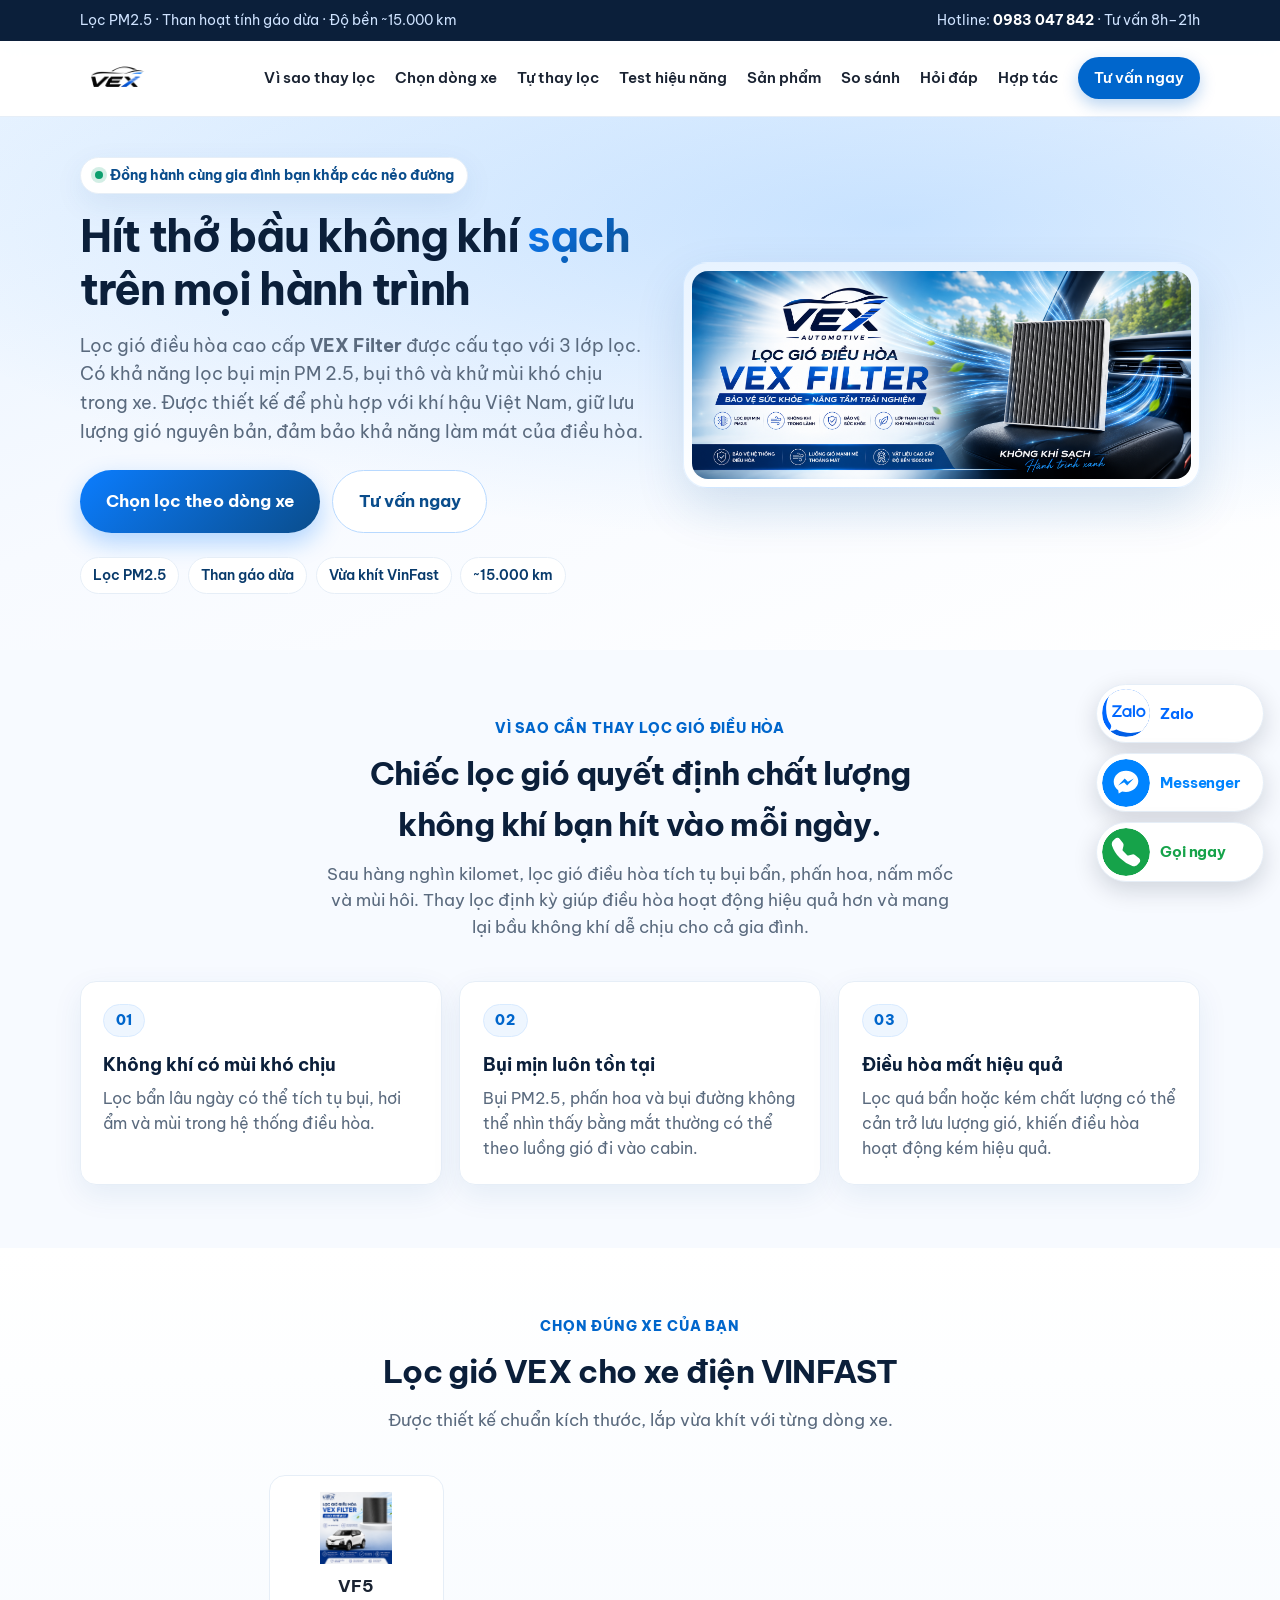
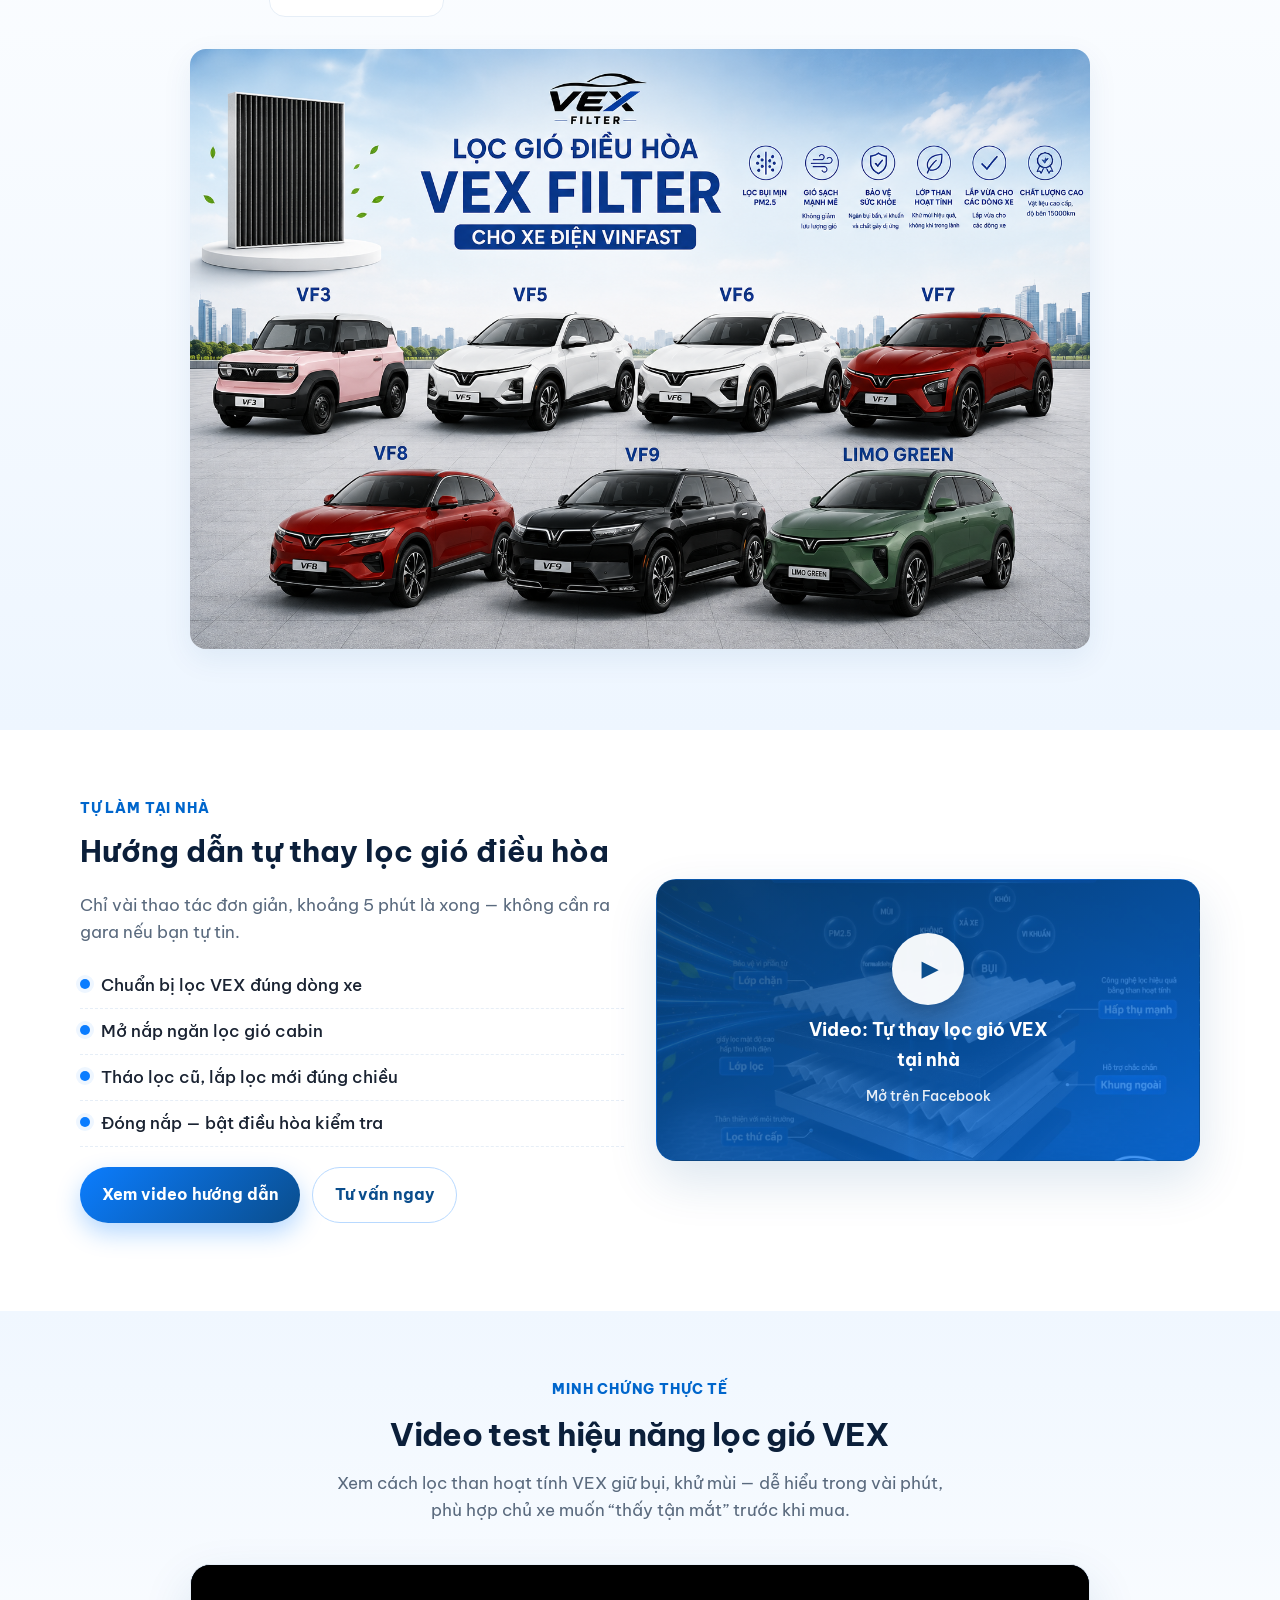
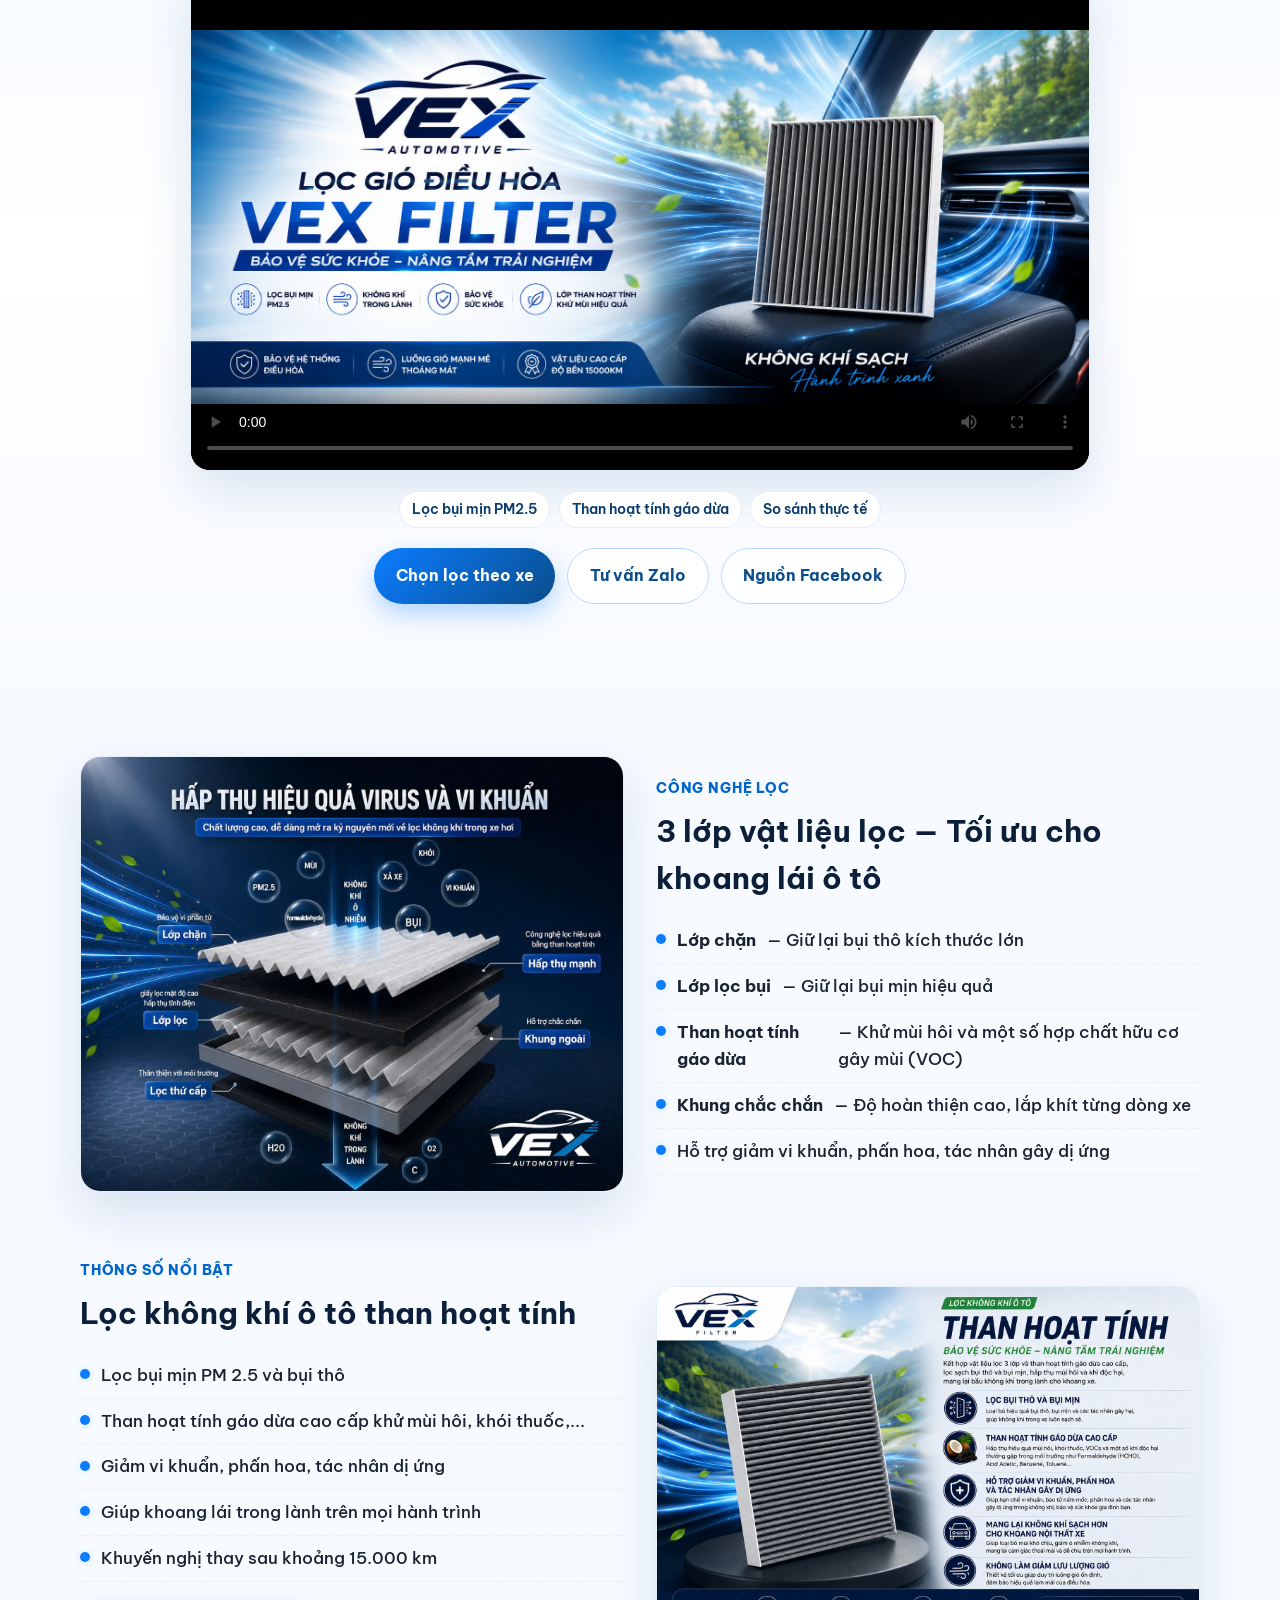
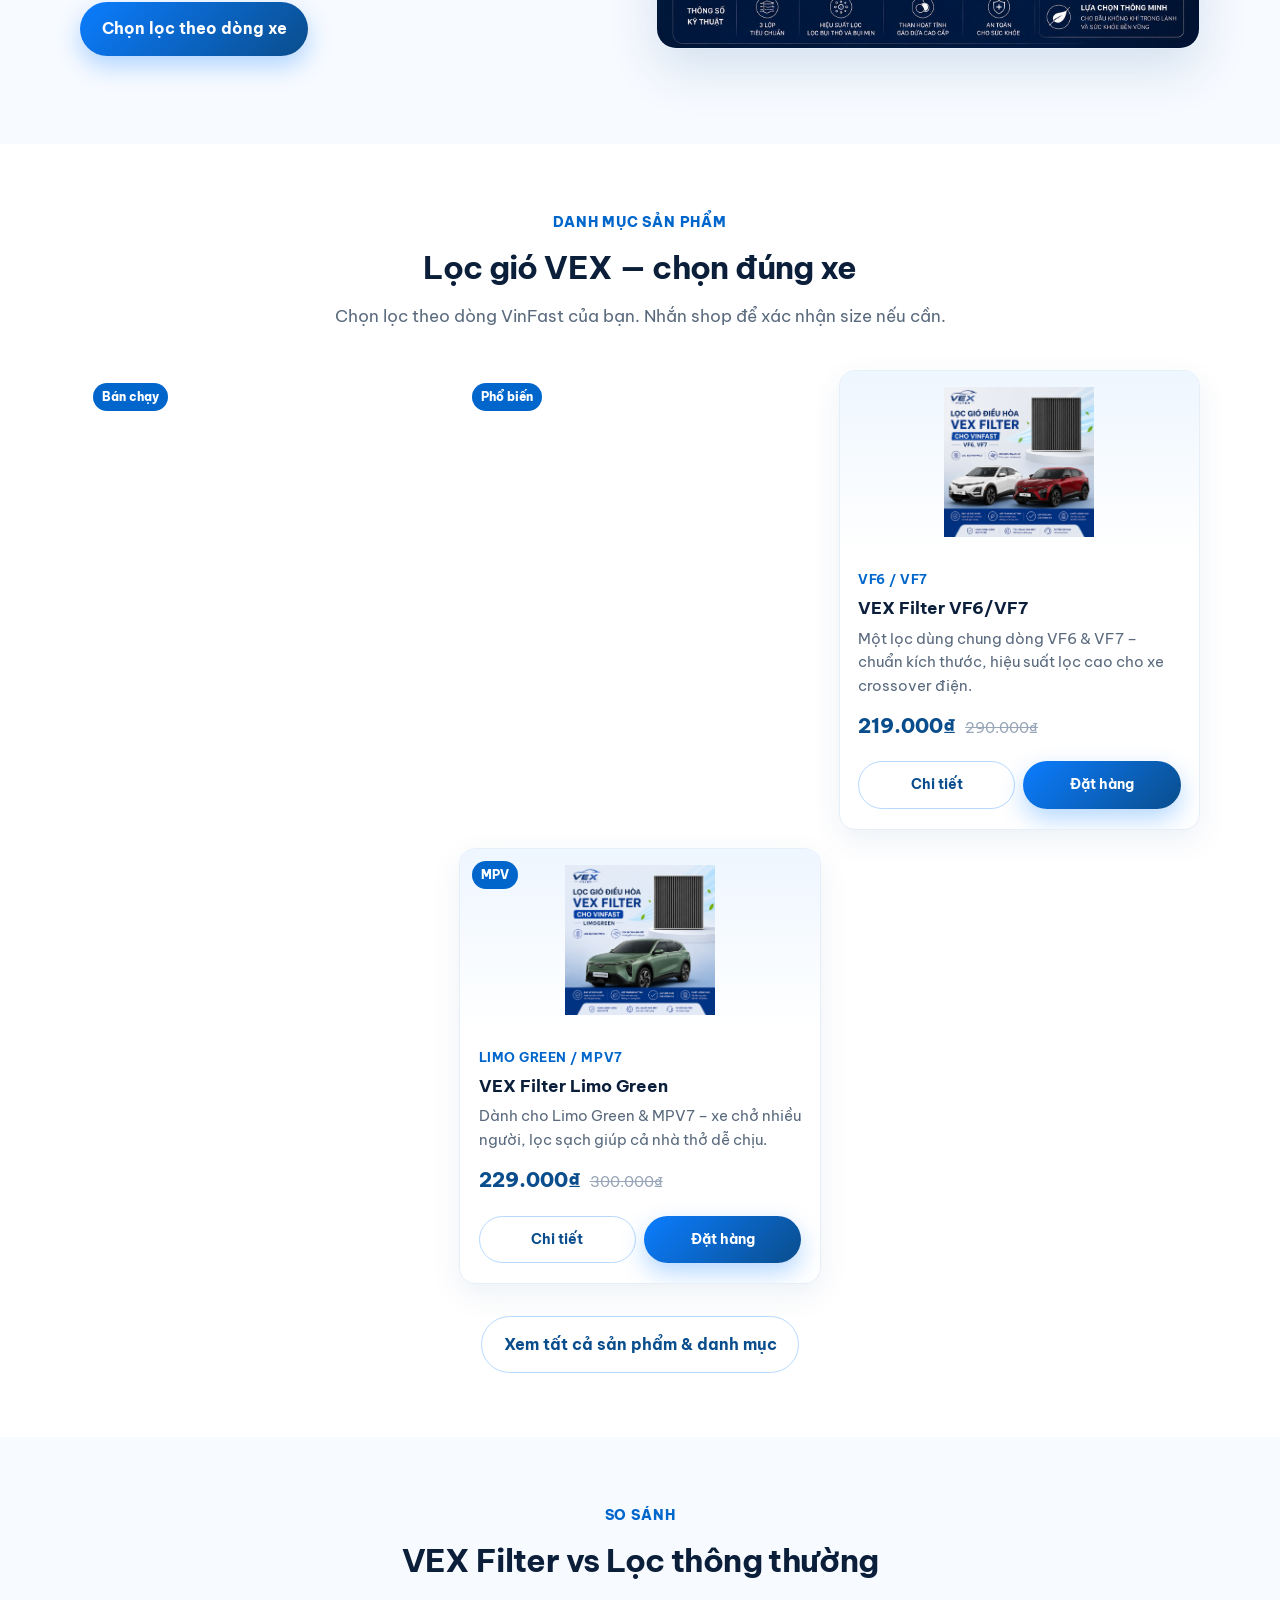
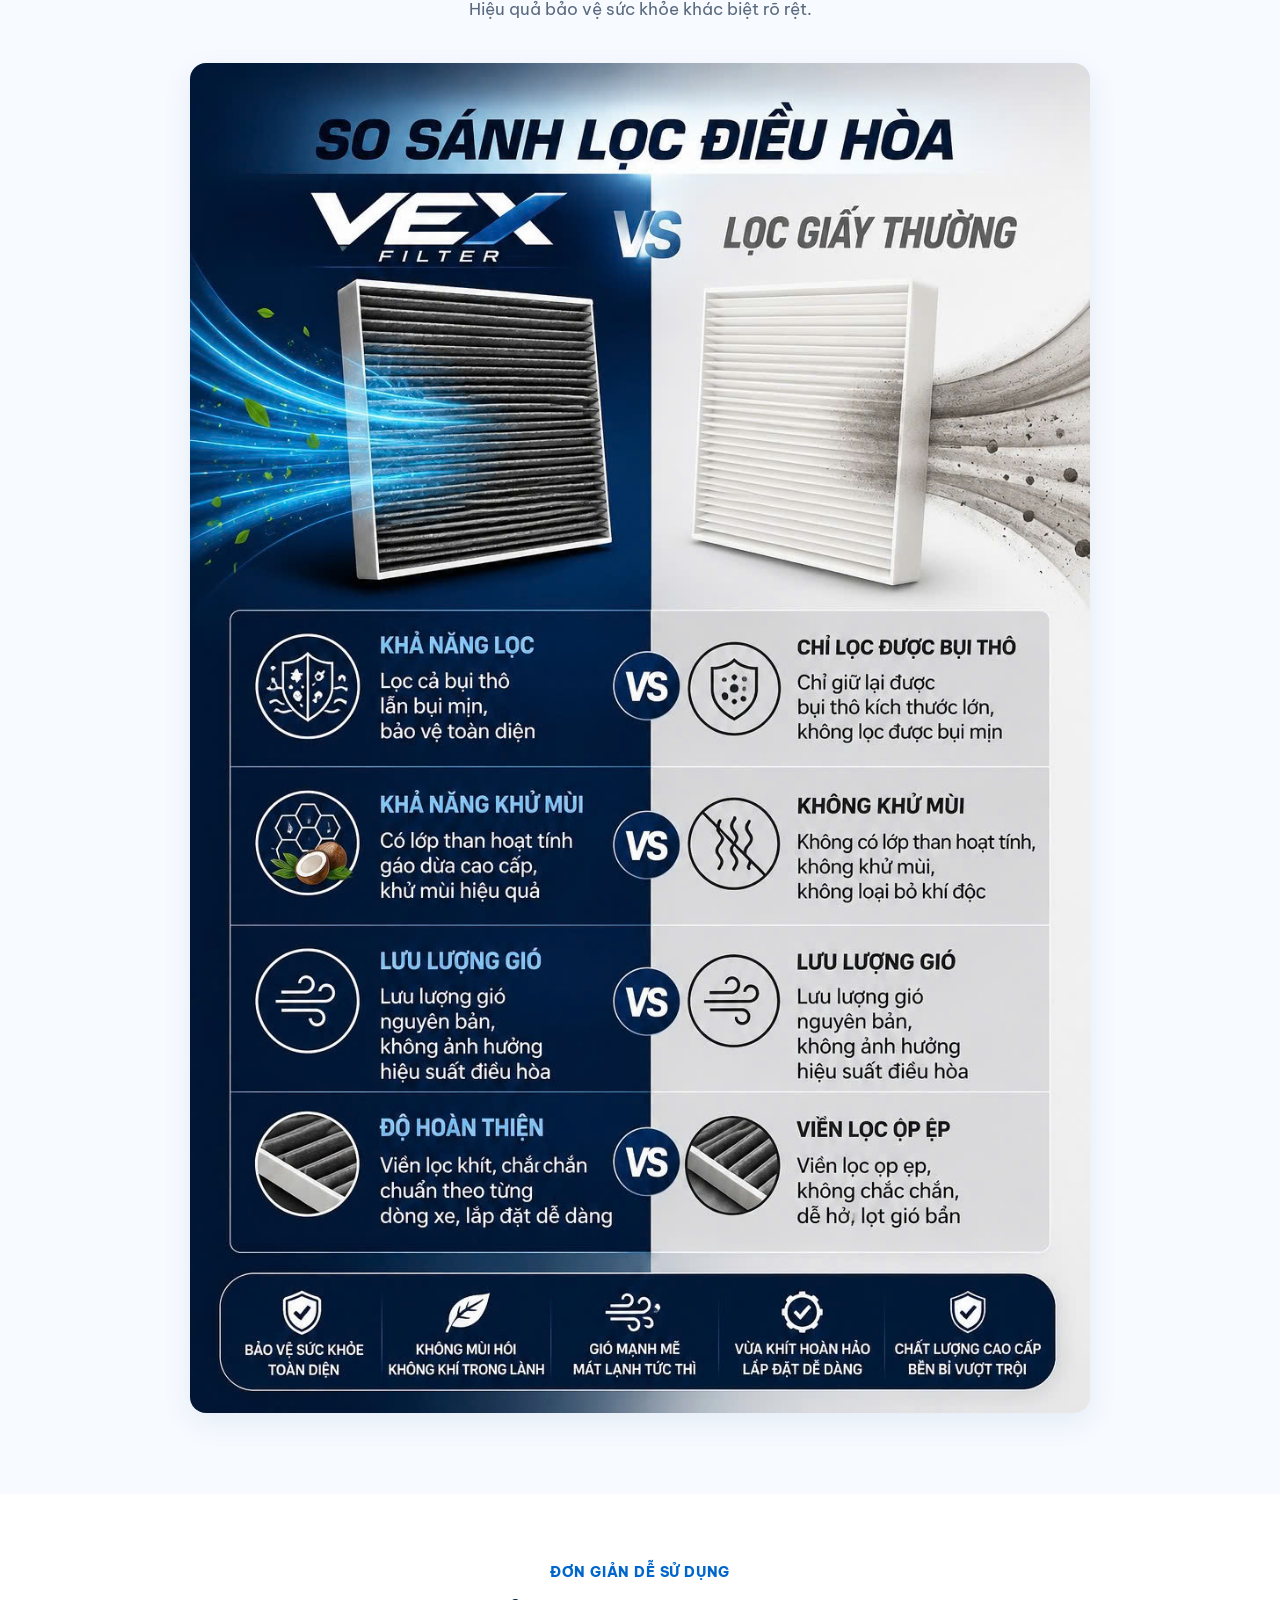
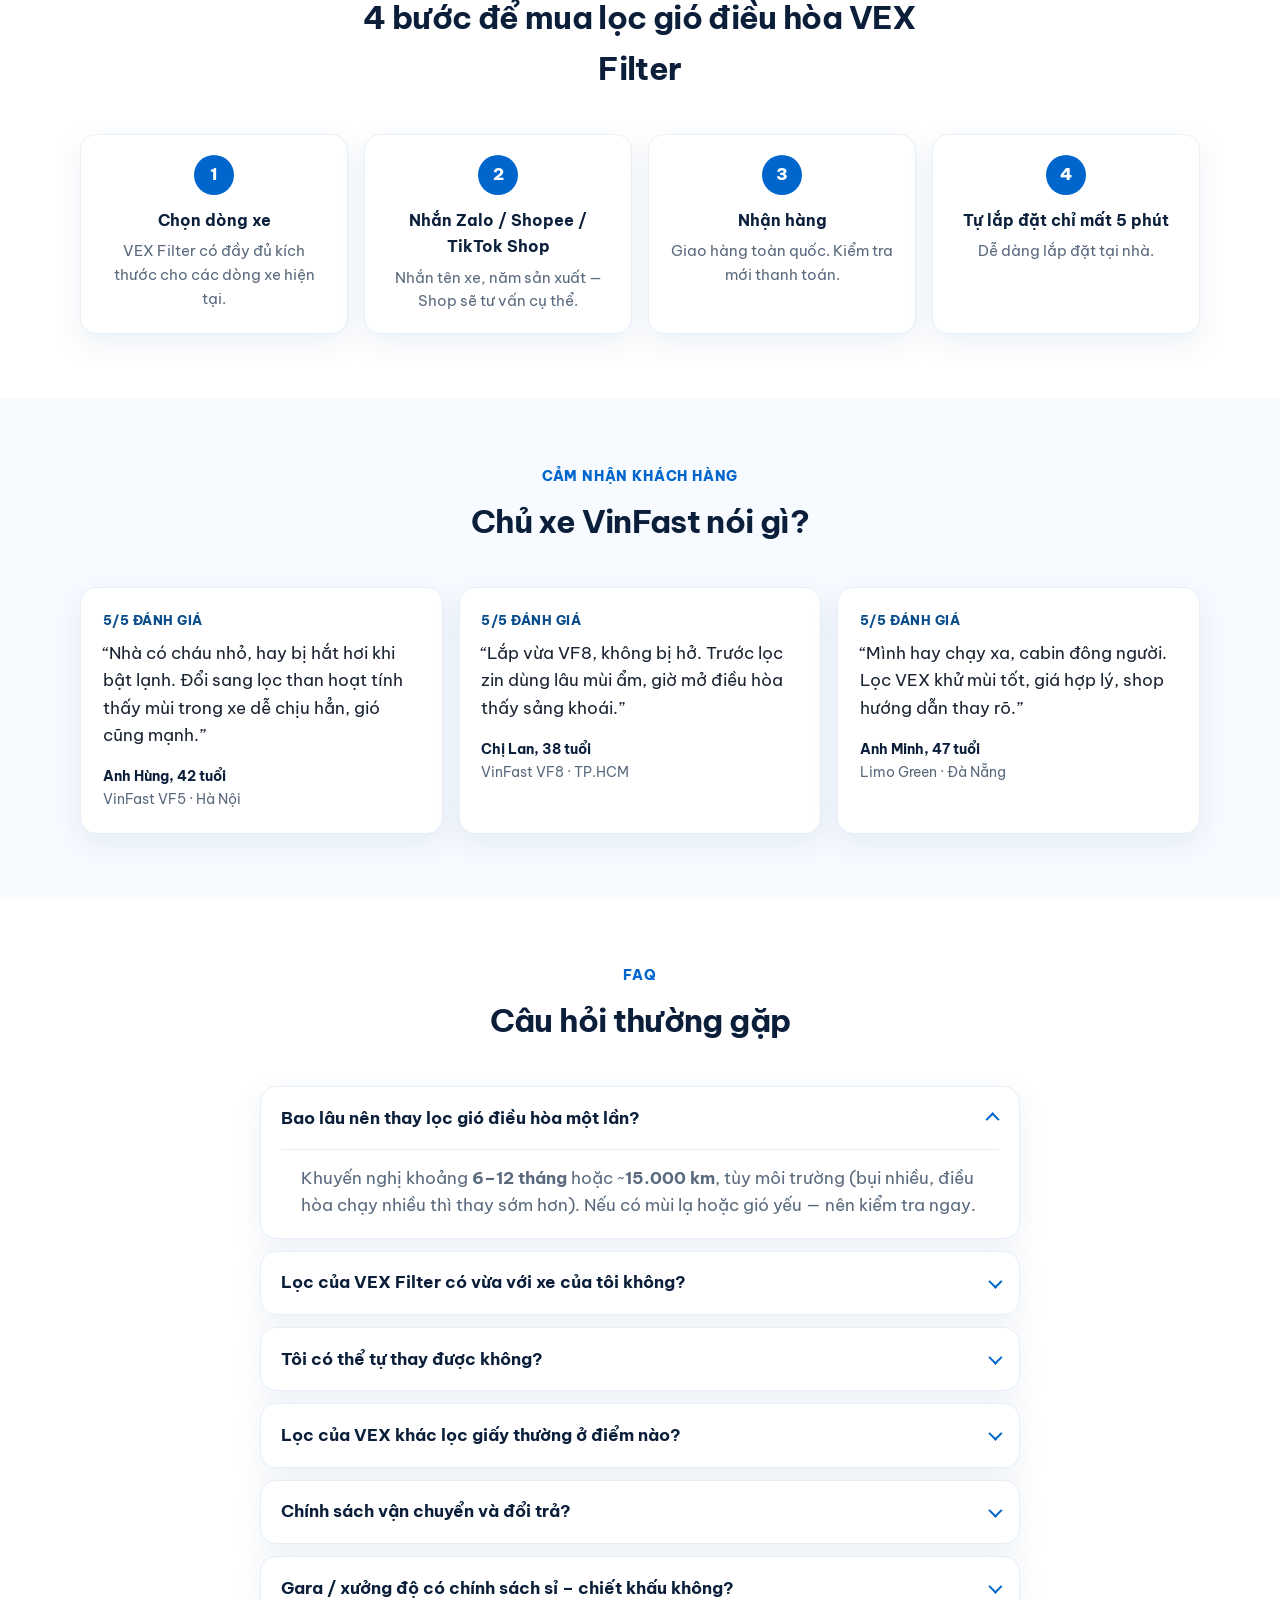
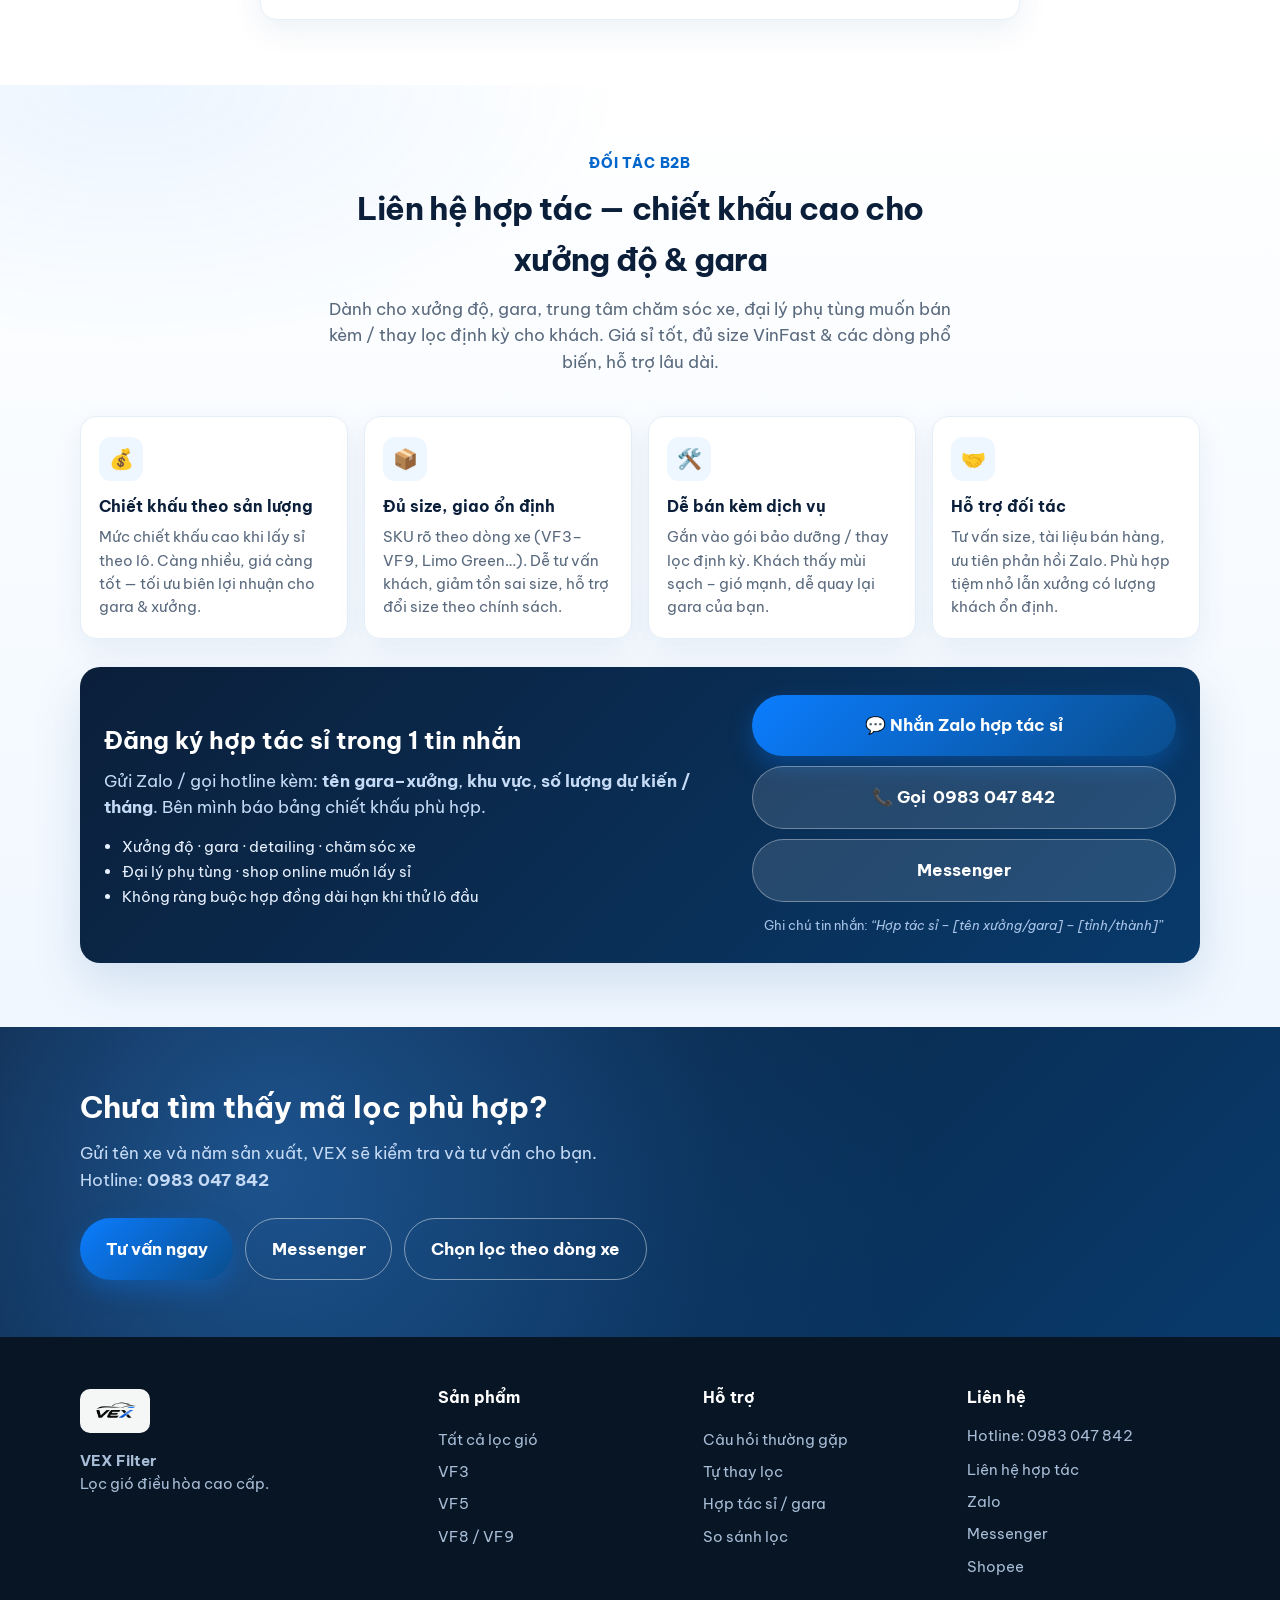
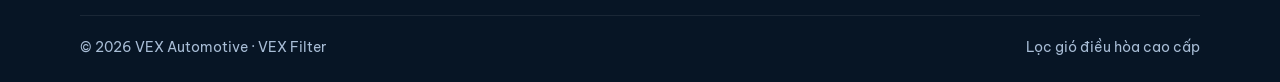
==== commit 27b48625: "fix: restore UTF-8 Vietnamese text corrupted by PowerShell encoding" ====
--- a/index.html
+++ b/index.html
@@ -1,13 +1,13 @@
-﻿<!DOCTYPE html>
+<!DOCTYPE html>
 <html lang="vi">
 <head>
   <meta charset="UTF-8">
   <meta name="viewport" content="width=device-width, initial-scale=1">
-  <title>VEX Filter | Lá»c giÃ³ Ä‘iá»u hÃ²a than hoáº¡t tÃ­nh cho xe Ä‘iá»‡n VinFast</title>
-  <meta name="description" content="Lá»c giÃ³ Ä‘iá»u hÃ²a cao cáº¥p VEX Filter cho VinFast VF3, VF5, VF6, VF7, VF8, VF9, Limo Green. Lá»c PM2.5, khá»­ mÃ¹i, phÃ¹ há»£p khÃ­ háº­u Viá»‡t Nam.">
+  <title>VEX Filter | Lọc gió điều hòa than hoạt tính cho xe điện VinFast</title>
+  <meta name="description" content="Lọc gió điều hòa cao cấp VEX Filter cho VinFast VF3, VF5, VF6, VF7, VF8, VF9, Limo Green. Lọc PM2.5, khử mùi, phù hợp khí hậu Việt Nam.">
   <meta name="theme-color" content="#0a4d8c">
-  <meta property="og:title" content="VEX Filter â€“ Lá»c giÃ³ Ä‘iá»u hÃ²a cao cáº¥p">
-  <meta property="og:description" content="HÃ­t thá»Ÿ báº§u khÃ´ng khÃ­ sáº¡ch trÃªn má»i hÃ nh trÃ¬nh. Lá»c PM2.5, than hoáº¡t tÃ­nh gÃ¡o dá»«a, vá»«a khÃ­t tá»«ng dÃ²ng xe VinFast.">
+  <meta property="og:title" content="VEX Filter – Lọc gió điều hòa cao cấp">
+  <meta property="og:description" content="Hít thở bầu không khí sạch trên mọi hành trình. Lọc PM2.5, than hoạt tính gáo dừa, vừa khít từng dòng xe VinFast.">
   <meta property="og:image" content="public/images/cover.png">
   <meta property="og:type" content="website">
   <link rel="icon" href="public/favicon.svg" type="image/svg+xml">
@@ -16,14 +16,14 @@
   <link rel="preconnect" href="https://fonts.googleapis.com">
   <link rel="preconnect" href="https://fonts.gstatic.com" crossorigin>
   <link href="https://fonts.googleapis.com/css2?family=Be+Vietnam+Pro:wght@400;500;600;700;800&display=swap" rel="stylesheet">
-  <link rel="stylesheet" href="css/style.css?v=float6">
+  <link rel="stylesheet" href="css/style.css?v=float7">
   <script type="application/ld+json">
   {
     "@context": "https://schema.org",
     "@type": "Organization",
     "name": "VEX Automotive",
     "url": "https://tmk202.github.io/duananhhoang/",
-    "description": "Lá»c giÃ³ Ä‘iá»u hÃ²a cao cáº¥p VEX Filter cho xe Ä‘iá»‡n VinFast",
+    "description": "Lọc gió điều hòa cao cấp VEX Filter cho xe điện VinFast",
     "telephone": "0983047842",
     "areaServed": "VN"
   }
@@ -32,27 +32,27 @@
 <body>
   <div class="topbar">
     <div class="container">
-      <span>Lá»c PM2.5 Â· Than hoáº¡t tÃ­nh gÃ¡o dá»«a Â· Äá»™ bá»n ~15.000 km</span>
-      <span>Hotline: <strong data-phone>0983 047 842</strong> Â· TÆ° váº¥n 8hâ€“21h</span>
+      <span>Lọc PM2.5 · Than hoạt tính gáo dừa · Độ bền ~15.000 km</span>
+      <span>Hotline: <strong data-phone>0983 047 842</strong> · Tư vấn 8h–21h</span>
     </div>
   </div>
 
   <header class="header">
     <div class="container header-inner">
-      <a class="logo" href="index.html" aria-label="VEX Automotive trang chá»§">
+      <a class="logo" href="index.html" aria-label="VEX Automotive trang chủ">
         <img class="logo-img" src="public/images/logo.png" alt="VEX Automotive" width="160" height="48">
       </a>
-      <button class="menu-btn" id="menuBtn" type="button" aria-label="Má»Ÿ menu" aria-expanded="false">Menu</button>
+      <button class="menu-btn" id="menuBtn" type="button" aria-label="Mở menu" aria-expanded="false">Menu</button>
       <nav class="nav" id="mainNav">
-        <a href="#loi-ich">VÃ¬ sao thay lá»c</a>
-        <a href="#dong-xe">Chá»n dÃ²ng xe</a>
-        <a href="#huong-dan">Tá»± thay lá»c</a>
-        <a href="#test-hieu-nang">Test hiá»‡u nÄƒng</a>
-        <a href="#san-pham">Sáº£n pháº©m</a>
-        <a href="#so-sanh">So sÃ¡nh</a>
-        <a href="#faq">Há»i Ä‘Ã¡p</a>
-        <a href="#hop-tac">Há»£p tÃ¡c</a>
-        <a class="nav-cta" href="#lien-he" data-zalo>TÆ° váº¥n ngay</a>
+        <a href="#loi-ich">Vì sao thay lọc</a>
+        <a href="#dong-xe">Chọn dòng xe</a>
+        <a href="#huong-dan">Tự thay lọc</a>
+        <a href="#test-hieu-nang">Test hiệu năng</a>
+        <a href="#san-pham">Sản phẩm</a>
+        <a href="#so-sanh">So sánh</a>
+        <a href="#faq">Hỏi đáp</a>
+        <a href="#hop-tac">Hợp tác</a>
+        <a class="nav-cta" href="#lien-he" data-zalo>Tư vấn ngay</a>
       </nav>
     </div>
   </header>
@@ -62,27 +62,27 @@
     <section class="hero">
       <div class="container hero-grid">
         <div>
-          <div class="eyebrow">Äá»“ng hÃ nh cÃ¹ng gia Ä‘Ã¬nh báº¡n kháº¯p cÃ¡c náº»o Ä‘Æ°á»ng</div>
+          <div class="eyebrow">Đồng hành cùng gia đình bạn khắp các nẻo đường</div>
           <h1>
-            HÃ­t thá»Ÿ báº§u khÃ´ng khÃ­ <em>sáº¡ch</em> trÃªn má»i hÃ nh trÃ¬nh
+            Hít thở bầu không khí <em>sạch</em> trên mọi hành trình
           </h1>
           <p class="hero-lead">
-            Lá»c giÃ³ Ä‘iá»u hÃ²a cao cáº¥p <strong>VEX Filter</strong> Ä‘Æ°á»£c cáº¥u táº¡o vá»›i 3 lá»›p lá»c. CÃ³ kháº£ nÄƒng lá»c bá»¥i má»‹n PM 2.5, bá»¥i thÃ´ vÃ  khá»­ mÃ¹i khÃ³ chá»‹u trong xe. ÄÆ°á»£c thiáº¿t káº¿ Ä‘á»ƒ phÃ¹ há»£p vá»›i khÃ­ háº­u Viá»‡t Nam, giá»¯ lÆ°u lÆ°á»£ng giÃ³ nguyÃªn báº£n, Ä‘áº£m báº£o kháº£ nÄƒng lÃ m mÃ¡t cá»§a Ä‘iá»u hÃ²a.
+            Lọc gió điều hòa cao cấp <strong>VEX Filter</strong> được cấu tạo với 3 lớp lọc. Có khả năng lọc bụi mịn PM 2.5, bụi thô và khử mùi khó chịu trong xe. Được thiết kế để phù hợp với khí hậu Việt Nam, giữ lưu lượng gió nguyên bản, đảm bảo khả năng làm mát của điều hòa.
           </p>
           <div class="hero-actions">
-            <a class="btn btn-primary btn-lg" href="san-pham.html">Chá»n lá»c theo dÃ²ng xe</a>
-            <a class="btn btn-secondary btn-lg" href="#lien-he" data-zalo>TÆ° váº¥n ngay</a>
+            <a class="btn btn-primary btn-lg" href="san-pham.html">Chọn lọc theo dòng xe</a>
+            <a class="btn btn-secondary btn-lg" href="#lien-he" data-zalo>Tư vấn ngay</a>
           </div>
           <div class="trust-row">
-            <span class="trust-pill">Lá»c PM2.5</span>
-            <span class="trust-pill">Than gÃ¡o dá»«a</span>
-            <span class="trust-pill">Vá»«a khÃ­t VinFast</span>
+            <span class="trust-pill">Lọc PM2.5</span>
+            <span class="trust-pill">Than gáo dừa</span>
+            <span class="trust-pill">Vừa khít VinFast</span>
             <span class="trust-pill">~15.000 km</span>
           </div>
         </div>
         <div class="hero-visual">
           <div class="hero-card hero-card--full">
-            <img src="public/images/cover.png" alt="VEX Filter lá»c giÃ³ Ä‘iá»u hÃ²a than hoáº¡t tÃ­nh" width="970" height="404" fetchpriority="high">
+            <img src="public/images/cover.png" alt="VEX Filter lọc gió điều hòa than hoạt tính" width="970" height="404" fetchpriority="high">
           </div>
         </div>
       </div>
@@ -92,25 +92,25 @@
     <section id="loi-ich">
       <div class="container">
         <div class="section-head">
-          <div class="section-label">VÃ¬ sao cáº§n thay lá»c giÃ³ Ä‘iá»u hÃ²a</div>
-          <h2>Chiáº¿c lá»c giÃ³ quyáº¿t Ä‘á»‹nh cháº¥t lÆ°á»£ng khÃ´ng khÃ­ báº¡n hÃ­t vÃ o má»—i ngÃ y.</h2>
-          <p>Sau hÃ ng nghÃ¬n kilomet, lá»c giÃ³ Ä‘iá»u hÃ²a tÃ­ch tá»¥ bá»¥i báº©n, pháº¥n hoa, náº¥m má»‘c vÃ  mÃ¹i hÃ´i. Thay lá»c Ä‘á»‹nh ká»³ giÃºp Ä‘iá»u hÃ²a hoáº¡t Ä‘á»™ng hiá»‡u quáº£ hÆ¡n vÃ  mang láº¡i báº§u khÃ´ng khÃ­ dá»… chá»‹u cho cáº£ gia Ä‘Ã¬nh.</p>
+          <div class="section-label">Vì sao cần thay lọc gió điều hòa</div>
+          <h2>Chiếc lọc gió quyết định chất lượng không khí bạn hít vào mỗi ngày.</h2>
+          <p>Sau hàng nghìn kilomet, lọc gió điều hòa tích tụ bụi bẩn, phấn hoa, nấm mốc và mùi hôi. Thay lọc định kỳ giúp điều hòa hoạt động hiệu quả hơn và mang lại bầu không khí dễ chịu cho cả gia đình.</p>
         </div>
         <div class="pain-grid">
           <article class="pain-card">
             <div class="pain-num">01</div>
-            <h3>KhÃ´ng khÃ­ cÃ³ mÃ¹i khÃ³ chá»‹u</h3>
-            <p>Lá»c báº©n lÃ¢u ngÃ y cÃ³ thá»ƒ tÃ­ch tá»¥ bá»¥i, hÆ¡i áº©m vÃ  mÃ¹i trong há»‡ thá»‘ng Ä‘iá»u hÃ²a.</p>
+            <h3>Không khí có mùi khó chịu</h3>
+            <p>Lọc bẩn lâu ngày có thể tích tụ bụi, hơi ẩm và mùi trong hệ thống điều hòa.</p>
           </article>
           <article class="pain-card">
             <div class="pain-num">02</div>
-            <h3>Bá»¥i má»‹n luÃ´n tá»“n táº¡i</h3>
-            <p>Bá»¥i PM2.5, pháº¥n hoa vÃ  bá»¥i Ä‘Æ°á»ng khÃ´ng thá»ƒ nhÃ¬n tháº¥y báº±ng máº¯t thÆ°á»ng cÃ³ thá»ƒ theo luá»“ng giÃ³ Ä‘i vÃ o cabin.</p>
+            <h3>Bụi mịn luôn tồn tại</h3>
+            <p>Bụi PM2.5, phấn hoa và bụi đường không thể nhìn thấy bằng mắt thường có thể theo luồng gió đi vào cabin.</p>
           </article>
           <article class="pain-card">
             <div class="pain-num">03</div>
-            <h3>Äiá»u hÃ²a máº¥t hiá»‡u quáº£</h3>
-            <p>Lá»c quÃ¡ báº©n hoáº·c kÃ©m cháº¥t lÆ°á»£ng cÃ³ thá»ƒ cáº£n trá»Ÿ lÆ°u lÆ°á»£ng giÃ³, khiáº¿n Ä‘iá»u hÃ²a hoáº¡t Ä‘á»™ng kÃ©m hiá»‡u quáº£.</p>
+            <h3>Điều hòa mất hiệu quả</h3>
+            <p>Lọc quá bẩn hoặc kém chất lượng có thể cản trở lưu lượng gió, khiến điều hòa hoạt động kém hiệu quả.</p>
           </article>
         </div>
       </div>
@@ -120,9 +120,9 @@
     <section class="vehicles" id="dong-xe">
       <div class="container">
         <div class="section-head">
-          <div class="section-label">Chá»n Ä‘Ãºng xe cá»§a báº¡n</div>
-          <h2>Lá»c giÃ³ VEX cho xe Ä‘iá»‡n VINFAST</h2>
-          <p>ÄÆ°á»£c thiáº¿t káº¿ chuáº©n kÃ­ch thÆ°á»›c, láº¯p vá»«a khÃ­t vá»›i tá»«ng dÃ²ng xe.</p>
+          <div class="section-label">Chọn đúng xe của bạn</div>
+          <h2>Lọc gió VEX cho xe điện VINFAST</h2>
+          <p>Được thiết kế chuẩn kích thước, lắp vừa khít với từng dòng xe.</p>
         </div>
         <div class="vehicle-grid">
           <a class="vehicle-card" href="san-pham.html?vehicle=VF3">
@@ -147,7 +147,7 @@
           </a>
         </div>
         <p class="center muted mt-2">
-          <img src="public/images/sku/tong-hop-xe.png" alt="Tá»•ng há»£p dÃ²ng xe VinFast dÃ¹ng VEX Filter" width="900" height="400" loading="lazy" style="margin:1.5rem auto 0;border-radius:16px;box-shadow:var(--shadow);max-width:100%">
+          <img src="public/images/sku/tong-hop-xe.png" alt="Tổng hợp dòng xe VinFast dùng VEX Filter" width="900" height="400" loading="lazy" style="margin:1.5rem auto 0;border-radius:16px;box-shadow:var(--shadow);max-width:100%">
         </p>
       </div>
     </section>
@@ -156,26 +156,26 @@
     <section id="huong-dan" style="background:#fff">
       <div class="container feature-split">
         <div>
-          <div class="section-label">Tá»± lÃ m táº¡i nhÃ </div>
-          <h2 style="margin:0 0 0.75rem;color:var(--navy);font-size:clamp(1.4rem,3vw,1.85rem)">HÆ°á»›ng dáº«n tá»± thay lá»c giÃ³ Ä‘iá»u hÃ²a</h2>
-          <p class="muted">Chá»‰ vÃ i thao tÃ¡c Ä‘Æ¡n giáº£n, khoáº£ng 5 phÃºt lÃ  xong â€” khÃ´ng cáº§n ra gara náº¿u báº¡n tá»± tin.</p>
+          <div class="section-label">Tự làm tại nhà</div>
+          <h2 style="margin:0 0 0.75rem;color:var(--navy);font-size:clamp(1.4rem,3vw,1.85rem)">Hướng dẫn tự thay lọc gió điều hòa</h2>
+          <p class="muted">Chỉ vài thao tác đơn giản, khoảng 5 phút là xong — không cần ra gara nếu bạn tự tin.</p>
           <ul class="checklist">
-            <li>Chuáº©n bá»‹ lá»c VEX Ä‘Ãºng dÃ²ng xe</li>
-            <li>Má»Ÿ náº¯p ngÄƒn lá»c giÃ³ cabin</li>
-            <li>ThÃ¡o lá»c cÅ©, láº¯p lá»c má»›i Ä‘Ãºng chiá»u</li>
-            <li>ÄÃ³ng náº¯p â€” báº­t Ä‘iá»u hÃ²a kiá»ƒm tra</li>
+            <li>Chuẩn bị lọc VEX đúng dòng xe</li>
+            <li>Mở nắp ngăn lọc gió cabin</li>
+            <li>Tháo lọc cũ, lắp lọc mới đúng chiều</li>
+            <li>Đóng nắp — bật điều hòa kiểm tra</li>
           </ul>
           <div class="hero-actions" style="margin-top:1.25rem">
-            <a class="btn btn-primary" href="https://www.facebook.com/share/v/1BQMuoykrQ/" target="_blank" rel="noopener">Xem video hÆ°á»›ng dáº«n</a>
-            <a class="btn btn-secondary" href="#lien-he" data-zalo>TÆ° váº¥n ngay</a>
+            <a class="btn btn-primary" href="https://www.facebook.com/share/v/1BQMuoykrQ/" target="_blank" rel="noopener">Xem video hướng dẫn</a>
+            <a class="btn btn-secondary" href="#lien-he" data-zalo>Tư vấn ngay</a>
           </div>
         </div>
         <div class="video-card">
           <div class="video-placeholder">
-            <a class="video-link" href="https://www.facebook.com/share/v/1BQMuoykrQ/" target="_blank" rel="noopener" aria-label="Xem video hÆ°á»›ng dáº«n thay lá»c trÃªn Facebook">
-              <span class="video-play">â–¶</span>
-              <span class="video-caption">Video: Tá»± thay lá»c giÃ³ VEX táº¡i nhÃ </span>
-              <span class="video-note">Má»Ÿ trÃªn Facebook</span>
+            <a class="video-link" href="https://www.facebook.com/share/v/1BQMuoykrQ/" target="_blank" rel="noopener" aria-label="Xem video hướng dẫn thay lọc trên Facebook">
+              <span class="video-play">▶</span>
+              <span class="video-caption">Video: Tự thay lọc gió VEX tại nhà</span>
+              <span class="video-note">Mở trên Facebook</span>
             </a>
           </div>
         </div>
@@ -186,9 +186,9 @@
     <section id="test-hieu-nang" class="video-section">
       <div class="container">
         <div class="section-head">
-          <div class="section-label">Minh chá»©ng thá»±c táº¿</div>
-          <h2>Video test hiá»‡u nÄƒng lá»c giÃ³ VEX</h2>
-          <p>Xem cÃ¡ch lá»c than hoáº¡t tÃ­nh VEX giá»¯ bá»¥i, khá»­ mÃ¹i â€” dá»… hiá»ƒu trong vÃ i phÃºt, phÃ¹ há»£p chá»§ xe muá»‘n â€œtháº¥y táº­n máº¯tâ€ trÆ°á»›c khi mua.</p>
+          <div class="section-label">Minh chứng thực tế</div>
+          <h2>Video test hiệu năng lọc gió VEX</h2>
+          <p>Xem cách lọc than hoạt tính VEX giữ bụi, khử mùi — dễ hiểu trong vài phút, phù hợp chủ xe muốn “thấy tận mắt” trước khi mua.</p>
         </div>
         <div class="video-frame">
           <video
@@ -197,24 +197,24 @@
             playsinline
             preload="metadata"
             poster="public/images/cover.png"
-            title="Test hiá»‡u nÄƒng lá»c giÃ³ Ä‘iá»u hÃ²a VEX Filter"
+            title="Test hiệu năng lọc gió điều hòa VEX Filter"
           >
             <source src="public/videos/test-hieu-nang.mp4" type="video/mp4">
-            TrÃ¬nh duyá»‡t khÃ´ng phÃ¡t Ä‘Æ°á»£c video.
-            <a href="public/videos/test-hieu-nang.mp4">Táº£i video</a>
-            hoáº·c
-            <a href="https://www.facebook.com/share/r/1EMSFNM2Ws/" target="_blank" rel="noopener">xem trÃªn Facebook</a>.
+            Trình duyệt không phát được video.
+            <a href="public/videos/test-hieu-nang.mp4">Tải video</a>
+            hoặc
+            <a href="https://www.facebook.com/share/r/1EMSFNM2Ws/" target="_blank" rel="noopener">xem trên Facebook</a>.
           </video>
         </div>
         <div class="video-meta">
-          <span class="trust-pill">Lá»c bá»¥i má»‹n PM2.5</span>
-          <span class="trust-pill">Than hoáº¡t tÃ­nh gÃ¡o dá»«a</span>
-          <span class="trust-pill">So sÃ¡nh thá»±c táº¿</span>
+          <span class="trust-pill">Lọc bụi mịn PM2.5</span>
+          <span class="trust-pill">Than hoạt tính gáo dừa</span>
+          <span class="trust-pill">So sánh thực tế</span>
         </div>
         <div class="center hero-actions" style="justify-content:center;margin-top:1.25rem">
-          <a class="btn btn-primary" href="san-pham.html">Chá»n lá»c theo xe</a>
-          <a class="btn btn-secondary" href="#lien-he" data-zalo>TÆ° váº¥n Zalo</a>
-          <a class="btn btn-secondary" href="https://www.facebook.com/share/r/1EMSFNM2Ws/" target="_blank" rel="noopener">Nguá»“n Facebook</a>
+          <a class="btn btn-primary" href="san-pham.html">Chọn lọc theo xe</a>
+          <a class="btn btn-secondary" href="#lien-he" data-zalo>Tư vấn Zalo</a>
+          <a class="btn btn-secondary" href="https://www.facebook.com/share/r/1EMSFNM2Ws/" target="_blank" rel="noopener">Nguồn Facebook</a>
         </div>
       </div>
     </section>
@@ -223,17 +223,17 @@
     <section id="cau-tao">
       <div class="container feature-split">
         <div>
-          <img src="public/images/cau-tao.jpg" alt="Cáº¥u táº¡o 3 lá»›p lá»c VEX Filter" width="560" height="420" loading="lazy">
-        </div>
-        <div>
-          <div class="section-label">CÃ´ng nghá»‡ lá»c</div>
-          <h2 style="margin:0 0 0.75rem;color:var(--navy);font-size:clamp(1.4rem,3vw,1.85rem)">3 lá»›p váº­t liá»‡u lá»c â€” Tá»‘i Æ°u cho khoang lÃ¡i Ã´ tÃ´</h2>
+          <img src="public/images/cau-tao.jpg" alt="Cấu tạo 3 lớp lọc VEX Filter" width="560" height="420" loading="lazy">
+        </div>
+        <div>
+          <div class="section-label">Công nghệ lọc</div>
+          <h2 style="margin:0 0 0.75rem;color:var(--navy);font-size:clamp(1.4rem,3vw,1.85rem)">3 lớp vật liệu lọc — Tối ưu cho khoang lái ô tô</h2>
           <ul class="checklist">
-            <li><strong>Lá»›p cháº·n</strong> â€” Giá»¯ láº¡i bá»¥i thÃ´ kÃ­ch thÆ°á»›c lá»›n</li>
-            <li><strong>Lá»›p lá»c bá»¥i</strong> â€” Giá»¯ láº¡i bá»¥i má»‹n hiá»‡u quáº£</li>
-            <li><strong>Than hoáº¡t tÃ­nh gÃ¡o dá»«a</strong> â€” Khá»­ mÃ¹i hÃ´i vÃ  má»™t sá»‘ há»£p cháº¥t há»¯u cÆ¡ gÃ¢y mÃ¹i (VOC)</li>
-            <li><strong>Khung cháº¯c cháº¯n</strong> â€” Äá»™ hoÃ n thiá»‡n cao, láº¯p khÃ­t tá»«ng dÃ²ng xe</li>
-            <li>Há»— trá»£ giáº£m vi khuáº©n, pháº¥n hoa, tÃ¡c nhÃ¢n gÃ¢y dá»‹ á»©ng</li>
+            <li><strong>Lớp chặn</strong> — Giữ lại bụi thô kích thước lớn</li>
+            <li><strong>Lớp lọc bụi</strong> — Giữ lại bụi mịn hiệu quả</li>
+            <li><strong>Than hoạt tính gáo dừa</strong> — Khử mùi hôi và một số hợp chất hữu cơ gây mùi (VOC)</li>
+            <li><strong>Khung chắc chắn</strong> — Độ hoàn thiện cao, lắp khít từng dòng xe</li>
+            <li>Hỗ trợ giảm vi khuẩn, phấn hoa, tác nhân gây dị ứng</li>
           </ul>
         </div>
       </div>
@@ -243,21 +243,21 @@
     <section style="padding-top:0">
       <div class="container feature-split">
         <div>
-          <div class="section-label">ThÃ´ng sá»‘ ná»•i báº­t</div>
-          <h2 style="margin:0 0 0.75rem;color:var(--navy);font-size:clamp(1.4rem,3vw,1.85rem)">Lá»c khÃ´ng khÃ­ Ã´ tÃ´ than hoáº¡t tÃ­nh</h2>
+          <div class="section-label">Thông số nổi bật</div>
+          <h2 style="margin:0 0 0.75rem;color:var(--navy);font-size:clamp(1.4rem,3vw,1.85rem)">Lọc không khí ô tô than hoạt tính</h2>
           <ul class="checklist">
-            <li>Lá»c bá»¥i má»‹n PM 2.5 vÃ  bá»¥i thÃ´</li>
-            <li>Than hoáº¡t tÃ­nh gÃ¡o dá»«a cao cáº¥p khá»­ mÃ¹i hÃ´i, khÃ³i thuá»‘c,...</li>
-            <li>Giáº£m vi khuáº©n, pháº¥n hoa, tÃ¡c nhÃ¢n dá»‹ á»©ng</li>
-            <li>GiÃºp khoang lÃ¡i trong lÃ nh trÃªn má»i hÃ nh trÃ¬nh</li>
-            <li>Khuyáº¿n nghá»‹ thay sau khoáº£ng 15.000 km</li>
+            <li>Lọc bụi mịn PM 2.5 và bụi thô</li>
+            <li>Than hoạt tính gáo dừa cao cấp khử mùi hôi, khói thuốc,...</li>
+            <li>Giảm vi khuẩn, phấn hoa, tác nhân dị ứng</li>
+            <li>Giúp khoang lái trong lành trên mọi hành trình</li>
+            <li>Khuyến nghị thay sau khoảng 15.000 km</li>
           </ul>
           <div class="hero-actions" style="margin-top:1.25rem">
-            <a class="btn btn-primary" href="san-pham.html">Chá»n lá»c theo dÃ²ng xe</a>
-          </div>
-        </div>
-        <div>
-          <img src="public/images/thong-so.jpg" alt="ThÃ´ng sá»‘ ká»¹ thuáº­t VEX Filter" width="560" height="420" loading="lazy">
+            <a class="btn btn-primary" href="san-pham.html">Chọn lọc theo dòng xe</a>
+          </div>
+        </div>
+        <div>
+          <img src="public/images/thong-so.jpg" alt="Thông số kỹ thuật VEX Filter" width="560" height="420" loading="lazy">
         </div>
       </div>
     </section>
@@ -266,15 +266,15 @@
     <section id="san-pham" style="background:#fff">
       <div class="container">
         <div class="section-head">
-          <div class="section-label">Danh má»¥c sáº£n pháº©m</div>
-          <h2>Lá»c giÃ³ VEX â€” chá»n Ä‘Ãºng xe</h2>
-          <p>Chá»n lá»c theo dÃ²ng VinFast cá»§a báº¡n. Nháº¯n shop Ä‘á»ƒ xÃ¡c nháº­n size náº¿u cáº§n.</p>
+          <div class="section-label">Danh mục sản phẩm</div>
+          <h2>Lọc gió VEX — chọn đúng xe</h2>
+          <p>Chọn lọc theo dòng VinFast của bạn. Nhắn shop để xác nhận size nếu cần.</p>
         </div>
         <div class="product-grid" id="homeProducts">
-          <p class="muted">Äang táº£i sáº£n pháº©mâ€¦</p>
+          <p class="muted">Đang tải sản phẩm…</p>
         </div>
         <div class="center mt-2">
-          <a class="btn btn-secondary" href="san-pham.html">Xem táº¥t cáº£ sáº£n pháº©m &amp; danh má»¥c</a>
+          <a class="btn btn-secondary" href="san-pham.html">Xem tất cả sản phẩm &amp; danh mục</a>
         </div>
       </div>
     </section>
@@ -283,12 +283,12 @@
     <section id="so-sanh">
       <div class="container">
         <div class="section-head">
-          <div class="section-label">So sÃ¡nh</div>
-          <h2>VEX Filter vs Lá»c thÃ´ng thÆ°á»ng</h2>
-          <p>Hiá»‡u quáº£ báº£o vá»‡ sá»©c khá»e khÃ¡c biá»‡t rÃµ rá»‡t.</p>
+          <div class="section-label">So sánh</div>
+          <h2>VEX Filter vs Lọc thông thường</h2>
+          <p>Hiệu quả bảo vệ sức khỏe khác biệt rõ rệt.</p>
         </div>
         <p class="center">
-          <img src="public/images/so-sanh.jpg" alt="Infographic so sÃ¡nh VEX Filter vÃ  lá»c thÆ°á»ng" width="900" height="500" loading="lazy" style="border-radius:16px;box-shadow:var(--shadow);margin:0 auto;max-width:100%">
+          <img src="public/images/so-sanh.jpg" alt="Infographic so sánh VEX Filter và lọc thường" width="900" height="500" loading="lazy" style="border-radius:16px;box-shadow:var(--shadow);margin:0 auto;max-width:100%">
         </p>
       </div>
     </section>
@@ -297,29 +297,29 @@
     <section style="background:#fff">
       <div class="container">
         <div class="section-head">
-          <div class="section-label">ÄÆ¡n giáº£n dá»… sá»­ dá»¥ng</div>
-          <h2>4 bÆ°á»›c Ä‘á»ƒ mua lá»c giÃ³ Ä‘iá»u hÃ²a VEX Filter</h2>
+          <div class="section-label">Đơn giản dễ sử dụng</div>
+          <h2>4 bước để mua lọc gió điều hòa VEX Filter</h2>
         </div>
         <div class="steps">
           <article class="step-card">
             <div class="step-num">1</div>
-            <h3>Chá»n dÃ²ng xe</h3>
-            <p>VEX Filter cÃ³ Ä‘áº§y Ä‘á»§ kÃ­ch thÆ°á»›c cho cÃ¡c dÃ²ng xe hiá»‡n táº¡i.</p>
+            <h3>Chọn dòng xe</h3>
+            <p>VEX Filter có đầy đủ kích thước cho các dòng xe hiện tại.</p>
           </article>
           <article class="step-card">
             <div class="step-num">2</div>
-            <h3>Nháº¯n Zalo / Shopee / TikTok Shop</h3>
-            <p>Nháº¯n tÃªn xe, nÄƒm sáº£n xuáº¥t â€” Shop sáº½ tÆ° váº¥n cá»¥ thá»ƒ.</p>
+            <h3>Nhắn Zalo / Shopee / TikTok Shop</h3>
+            <p>Nhắn tên xe, năm sản xuất — Shop sẽ tư vấn cụ thể.</p>
           </article>
           <article class="step-card">
             <div class="step-num">3</div>
-            <h3>Nháº­n hÃ ng</h3>
-            <p>Giao hÃ ng toÃ n quá»‘c. Kiá»ƒm tra má»›i thanh toÃ¡n.</p>
+            <h3>Nhận hàng</h3>
+            <p>Giao hàng toàn quốc. Kiểm tra mới thanh toán.</p>
           </article>
           <article class="step-card">
             <div class="step-num">4</div>
-            <h3>Tá»± láº¯p Ä‘áº·t chá»‰ máº¥t 5 phÃºt</h3>
-            <p>Dá»… dÃ ng láº¯p Ä‘áº·t táº¡i nhÃ .</p>
+            <h3>Tự lắp đặt chỉ mất 5 phút</h3>
+            <p>Dễ dàng lắp đặt tại nhà.</p>
           </article>
         </div>
       </div>
@@ -329,24 +329,24 @@
     <section>
       <div class="container">
         <div class="section-head">
-          <div class="section-label">Cáº£m nháº­n khÃ¡ch hÃ ng</div>
-          <h2>Chá»§ xe VinFast nÃ³i gÃ¬?</h2>
+          <div class="section-label">Cảm nhận khách hàng</div>
+          <h2>Chủ xe VinFast nói gì?</h2>
         </div>
         <div class="quote-grid">
           <article class="quote-card">
-            <div class="rating">5/5 Ä‘Ã¡nh giÃ¡</div>
-            <p>â€œNhÃ  cÃ³ chÃ¡u nhá», hay bá»‹ háº¯t hÆ¡i khi báº­t láº¡nh. Äá»•i sang lá»c than hoáº¡t tÃ­nh tháº¥y mÃ¹i trong xe dá»… chá»‹u háº³n, giÃ³ cÅ©ng máº¡nh.â€</p>
-            <div class="quote-meta"><strong>Anh HÃ¹ng, 42 tuá»•i</strong>VinFast VF5 Â· HÃ  Ná»™i</div>
+            <div class="rating">5/5 đánh giá</div>
+            <p>“Nhà có cháu nhỏ, hay bị hắt hơi khi bật lạnh. Đổi sang lọc than hoạt tính thấy mùi trong xe dễ chịu hẳn, gió cũng mạnh.”</p>
+            <div class="quote-meta"><strong>Anh Hùng, 42 tuổi</strong>VinFast VF5 · Hà Nội</div>
           </article>
           <article class="quote-card">
-            <div class="rating">5/5 Ä‘Ã¡nh giÃ¡</div>
-            <p>â€œLáº¯p vá»«a VF8, khÃ´ng bá»‹ há»Ÿ. TrÆ°á»›c lá»c zin dÃ¹ng lÃ¢u mÃ¹i áº©m, giá» má»Ÿ Ä‘iá»u hÃ²a tháº¥y sáº£ng khoÃ¡i.â€</p>
-            <div class="quote-meta"><strong>Chá»‹ Lan, 38 tuá»•i</strong>VinFast VF8 Â· TP.HCM</div>
+            <div class="rating">5/5 đánh giá</div>
+            <p>“Lắp vừa VF8, không bị hở. Trước lọc zin dùng lâu mùi ẩm, giờ mở điều hòa thấy sảng khoái.”</p>
+            <div class="quote-meta"><strong>Chị Lan, 38 tuổi</strong>VinFast VF8 · TP.HCM</div>
           </article>
           <article class="quote-card">
-            <div class="rating">5/5 Ä‘Ã¡nh giÃ¡</div>
-            <p>â€œMÃ¬nh hay cháº¡y xa, cabin Ä‘Ã´ng ngÆ°á»i. Lá»c VEX khá»­ mÃ¹i tá»‘t, giÃ¡ há»£p lÃ½, shop hÆ°á»›ng dáº«n thay rÃµ.â€</p>
-            <div class="quote-meta"><strong>Anh Minh, 47 tuá»•i</strong>Limo Green Â· ÄÃ  Náºµng</div>
+            <div class="rating">5/5 đánh giá</div>
+            <p>“Mình hay chạy xa, cabin đông người. Lọc VEX khử mùi tốt, giá hợp lý, shop hướng dẫn thay rõ.”</p>
+            <div class="quote-meta"><strong>Anh Minh, 47 tuổi</strong>Limo Green · Đà Nẵng</div>
           </article>
         </div>
       </div>
@@ -357,32 +357,32 @@
       <div class="container">
         <div class="section-head">
           <div class="section-label">FAQ</div>
-          <h2>CÃ¢u há»i thÆ°á»ng gáº·p</h2>
+          <h2>Câu hỏi thường gặp</h2>
         </div>
         <div class="faq-list">
           <details class="faq-item" open>
-            <summary>Bao lÃ¢u nÃªn thay lá»c giÃ³ Ä‘iá»u hÃ²a má»™t láº§n?</summary>
-            <p class="answer">Khuyáº¿n nghá»‹ khoáº£ng <strong>6â€“12 thÃ¡ng</strong> hoáº·c ~<strong>15.000 km</strong>, tÃ¹y mÃ´i trÆ°á»ng (bá»¥i nhiá»u, Ä‘iá»u hÃ²a cháº¡y nhiá»u thÃ¬ thay sá»›m hÆ¡n). Náº¿u cÃ³ mÃ¹i láº¡ hoáº·c giÃ³ yáº¿u â€” nÃªn kiá»ƒm tra ngay.</p>
+            <summary>Bao lâu nên thay lọc gió điều hòa một lần?</summary>
+            <p class="answer">Khuyến nghị khoảng <strong>6–12 tháng</strong> hoặc ~<strong>15.000 km</strong>, tùy môi trường (bụi nhiều, điều hòa chạy nhiều thì thay sớm hơn). Nếu có mùi lạ hoặc gió yếu — nên kiểm tra ngay.</p>
           </details>
           <details class="faq-item">
-            <summary>Lá»c cá»§a VEX Filter cÃ³ vá»«a vá»›i xe cá»§a tÃ´i khÃ´ng?</summary>
-            <p class="answer">VEX Filter cÃ³ Ä‘áº§y Ä‘á»§ kÃ­ch thÆ°á»›c phÃ¹ há»£p vá»›i háº§u háº¿t cÃ¡c dÃ²ng xe hiá»‡n táº¡i á»Ÿ thá»‹ trÆ°á»ng Viá»‡t Nam.</p>
+            <summary>Lọc của VEX Filter có vừa với xe của tôi không?</summary>
+            <p class="answer">VEX Filter có đầy đủ kích thước phù hợp với hầu hết các dòng xe hiện tại ở thị trường Việt Nam.</p>
           </details>
           <details class="faq-item">
-            <summary>TÃ´i cÃ³ thá»ƒ tá»± thay Ä‘Æ°á»£c khÃ´ng?</summary>
-            <p class="answer">Ai cÅ©ng cÃ³ thá»ƒ tá»± thay lá»c giÃ³ Ä‘iá»u hÃ²a vá»›i chá»‰ vÃ i thao tÃ¡c Ä‘Æ¡n giáº£n, 5 phÃºt lÃ  xong.</p>
+            <summary>Tôi có thể tự thay được không?</summary>
+            <p class="answer">Ai cũng có thể tự thay lọc gió điều hòa với chỉ vài thao tác đơn giản, 5 phút là xong.</p>
           </details>
           <details class="faq-item">
-            <summary>Lá»c cá»§a VEX khÃ¡c lá»c giáº¥y thÆ°á»ng á»Ÿ Ä‘iá»ƒm nÃ o?</summary>
-            <p class="answer">Lá»c cá»§a VEX Filter cÃ³ cáº¥u táº¡o tá»‘i Æ°u vá»›i khÃ­ háº­u táº¡i Viá»‡t Nam, cÃ³ kháº£ nÄƒng lá»c bá»¥i má»‹n PM2.5 Ä‘á»“ng thá»i khá»­ mÃ¹i khoang lÃ¡i. GiÃ¡ thÃ nh láº¡i tiáº¿t kiá»‡m hÆ¡n ráº¥t nhiá»u so vá»›i lá»c giÃ³ thÆ°á»ng trong hÃ£ng.</p>
+            <summary>Lọc của VEX khác lọc giấy thường ở điểm nào?</summary>
+            <p class="answer">Lọc của VEX Filter có cấu tạo tối ưu với khí hậu tại Việt Nam, có khả năng lọc bụi mịn PM2.5 đồng thời khử mùi khoang lái. Giá thành lại tiết kiệm hơn rất nhiều so với lọc gió thường trong hãng.</p>
           </details>
           <details class="faq-item">
-            <summary>ChÃ­nh sÃ¡ch váº­n chuyá»ƒn vÃ  Ä‘á»•i tráº£?</summary>
-            <p class="answer">KhÃ¡ch hÃ ng mua hÃ ng trÃªn cÃ¡c sÃ n thÆ°Æ¡ng máº¡i Ä‘iá»‡n tá»­ sáº½ theo chÃ­nh sÃ¡ch váº­n chuyá»ƒn cá»§a sÃ n. KhÃ¡ch hÃ ng mua hÃ ng ngoÃ i cÃ¡c sÃ n thÆ°Æ¡ng máº¡i Ä‘iá»‡n tá»­ sáº½ Ä‘Æ°á»£c miá»…n phÃ­ ship táº­n nÆ¡i. VEX Filter há»— trá»£ Ä‘á»•i tráº£ trong <strong>15 ngÃ y</strong> Ä‘áº§u khÃ´ng cáº§n lÃ½ do.</p>
+            <summary>Chính sách vận chuyển và đổi trả?</summary>
+            <p class="answer">Khách hàng mua hàng trên các sàn thương mại điện tử sẽ theo chính sách vận chuyển của sàn. Khách hàng mua hàng ngoài các sàn thương mại điện tử sẽ được miễn phí ship tận nơi. VEX Filter hỗ trợ đổi trả trong <strong>15 ngày</strong> đầu không cần lý do.</p>
           </details>
           <details class="faq-item">
-            <summary>Gara / xÆ°á»Ÿng Ä‘á»™ cÃ³ chÃ­nh sÃ¡ch sá»‰ â€“ chiáº¿t kháº¥u khÃ´ng?</summary>
-            <p class="answer">CÃ³. VEX há»— trá»£ Ä‘á»‘i tÃ¡c (gara, xÆ°á»Ÿng Ä‘á»™, tiá»‡m chÄƒm sÃ³c xe, Ä‘áº¡i lÃ½ phá»¥ tÃ¹ng) vá»›i <strong>chiáº¿t kháº¥u cao theo sáº£n lÆ°á»£ng</strong>, Æ°u Ä‘Ã£i combo vÃ  há»— trá»£ tÆ° váº¥n size. Xem má»¥c <a href="#hop-tac">LiÃªn há»‡ há»£p tÃ¡c</a> hoáº·c nháº¯n Zalo ghi rÃµ â€œhá»£p tÃ¡c sá»‰â€.</p>
+            <summary>Gara / xưởng độ có chính sách sỉ – chiết khấu không?</summary>
+            <p class="answer">Có. VEX hỗ trợ đối tác (gara, xưởng độ, tiệm chăm sóc xe, đại lý phụ tùng) với <strong>chiết khấu cao theo sản lượng</strong>, ưu đãi combo và hỗ trợ tư vấn size. Xem mục <a href="#hop-tac">Liên hệ hợp tác</a> hoặc nhắn Zalo ghi rõ “hợp tác sỉ”.</p>
           </details>
         </div>
       </div>
@@ -392,49 +392,49 @@
     <section id="hop-tac" class="partner-section">
       <div class="container">
         <div class="section-head">
-          <div class="section-label">Äá»‘i tÃ¡c B2B</div>
-          <h2>LiÃªn há»‡ há»£p tÃ¡c â€” chiáº¿t kháº¥u cao cho xÆ°á»Ÿng Ä‘á»™ &amp; gara</h2>
-          <p>DÃ nh cho xÆ°á»Ÿng Ä‘á»™, gara, trung tÃ¢m chÄƒm sÃ³c xe, Ä‘áº¡i lÃ½ phá»¥ tÃ¹ng muá»‘n bÃ¡n kÃ¨m / thay lá»c Ä‘á»‹nh ká»³ cho khÃ¡ch. GiÃ¡ sá»‰ tá»‘t, Ä‘á»§ size VinFast &amp; cÃ¡c dÃ²ng phá»• biáº¿n, há»— trá»£ lÃ¢u dÃ i.</p>
+          <div class="section-label">Đối tác B2B</div>
+          <h2>Liên hệ hợp tác — chiết khấu cao cho xưởng độ &amp; gara</h2>
+          <p>Dành cho xưởng độ, gara, trung tâm chăm sóc xe, đại lý phụ tùng muốn bán kèm / thay lọc định kỳ cho khách. Giá sỉ tốt, đủ size VinFast &amp; các dòng phổ biến, hỗ trợ lâu dài.</p>
         </div>
 
         <div class="partner-grid">
           <article class="partner-card">
-            <div class="partner-icon">ðŸ’°</div>
-            <h3>Chiáº¿t kháº¥u theo sáº£n lÆ°á»£ng</h3>
-            <p>Má»©c chiáº¿t kháº¥u cao khi láº¥y sá»‰ theo lÃ´. CÃ ng nhiá»u, giÃ¡ cÃ ng tá»‘t â€” tá»‘i Æ°u biÃªn lá»£i nhuáº­n cho gara &amp; xÆ°á»Ÿng.</p>
+            <div class="partner-icon">💰</div>
+            <h3>Chiết khấu theo sản lượng</h3>
+            <p>Mức chiết khấu cao khi lấy sỉ theo lô. Càng nhiều, giá càng tốt — tối ưu biên lợi nhuận cho gara &amp; xưởng.</p>
           </article>
           <article class="partner-card">
-            <div class="partner-icon">ðŸ“¦</div>
-            <h3>Äá»§ size, giao á»•n Ä‘á»‹nh</h3>
-            <p>SKU rÃµ theo dÃ²ng xe (VF3â€“VF9, Limo Greenâ€¦). Dá»… tÆ° váº¥n khÃ¡ch, giáº£m tá»“n sai size, há»— trá»£ Ä‘á»•i size theo chÃ­nh sÃ¡ch.</p>
+            <div class="partner-icon">📦</div>
+            <h3>Đủ size, giao ổn định</h3>
+            <p>SKU rõ theo dòng xe (VF3–VF9, Limo Green…). Dễ tư vấn khách, giảm tồn sai size, hỗ trợ đổi size theo chính sách.</p>
           </article>
           <article class="partner-card">
-            <div class="partner-icon">ðŸ› ï¸</div>
-            <h3>Dá»… bÃ¡n kÃ¨m dá»‹ch vá»¥</h3>
-            <p>Gáº¯n vÃ o gÃ³i báº£o dÆ°á»¡ng / thay lá»c Ä‘á»‹nh ká»³. KhÃ¡ch tháº¥y mÃ¹i sáº¡ch â€“ giÃ³ máº¡nh, dá»… quay láº¡i gara cá»§a báº¡n.</p>
+            <div class="partner-icon">🛠️</div>
+            <h3>Dễ bán kèm dịch vụ</h3>
+            <p>Gắn vào gói bảo dưỡng / thay lọc định kỳ. Khách thấy mùi sạch – gió mạnh, dễ quay lại gara của bạn.</p>
           </article>
           <article class="partner-card">
-            <div class="partner-icon">ðŸ¤</div>
-            <h3>Há»— trá»£ Ä‘á»‘i tÃ¡c</h3>
-            <p>TÆ° váº¥n size, tÃ i liá»‡u bÃ¡n hÃ ng, Æ°u tiÃªn pháº£n há»“i Zalo. PhÃ¹ há»£p tiá»‡m nhá» láº«n xÆ°á»Ÿng cÃ³ lÆ°á»£ng khÃ¡ch á»•n Ä‘á»‹nh.</p>
+            <div class="partner-icon">🤝</div>
+            <h3>Hỗ trợ đối tác</h3>
+            <p>Tư vấn size, tài liệu bán hàng, ưu tiên phản hồi Zalo. Phù hợp tiệm nhỏ lẫn xưởng có lượng khách ổn định.</p>
           </article>
         </div>
 
         <div class="partner-cta-box">
           <div class="partner-cta-text">
-            <h3>ÄÄƒng kÃ½ há»£p tÃ¡c sá»‰ trong 1 tin nháº¯n</h3>
-            <p>Gá»­i Zalo / gá»i hotline kÃ¨m: <strong>tÃªn garaâ€“xÆ°á»Ÿng</strong>, <strong>khu vá»±c</strong>, <strong>sá»‘ lÆ°á»£ng dá»± kiáº¿n / thÃ¡ng</strong>. BÃªn mÃ¬nh bÃ¡o báº£ng chiáº¿t kháº¥u phÃ¹ há»£p.</p>
+            <h3>Đăng ký hợp tác sỉ trong 1 tin nhắn</h3>
+            <p>Gửi Zalo / gọi hotline kèm: <strong>tên gara–xưởng</strong>, <strong>khu vực</strong>, <strong>số lượng dự kiến / tháng</strong>. Bên mình báo bảng chiết khấu phù hợp.</p>
             <ul class="partner-bullets">
-              <li>XÆ°á»Ÿng Ä‘á»™ Â· gara Â· detailing Â· chÄƒm sÃ³c xe</li>
-              <li>Äáº¡i lÃ½ phá»¥ tÃ¹ng Â· shop online muá»‘n láº¥y sá»‰</li>
-              <li>KhÃ´ng rÃ ng buá»™c há»£p Ä‘á»“ng dÃ i háº¡n khi thá»­ lÃ´ Ä‘áº§u</li>
+              <li>Xưởng độ · gara · detailing · chăm sóc xe</li>
+              <li>Đại lý phụ tùng · shop online muốn lấy sỉ</li>
+              <li>Không ràng buộc hợp đồng dài hạn khi thử lô đầu</li>
             </ul>
           </div>
           <div class="partner-cta-actions">
-            <a class="btn btn-primary btn-lg btn-block" href="#" data-zalo data-zalo-partner target="_blank" rel="noopener">ðŸ’¬ Nháº¯n Zalo há»£p tÃ¡c sá»‰</a>
-            <a class="btn btn-secondary btn-lg btn-block" href="tel:0983047842">ðŸ“ž Gá»i <span data-phone>0983 047 842</span></a>
+            <a class="btn btn-primary btn-lg btn-block" href="#" data-zalo data-zalo-partner target="_blank" rel="noopener">💬 Nhắn Zalo hợp tác sỉ</a>
+            <a class="btn btn-secondary btn-lg btn-block" href="tel:0983047842">📞 Gọi <span data-phone>0983 047 842</span></a>
             <a class="btn btn-secondary btn-lg btn-block" href="#" data-messenger target="_blank" rel="noopener">Messenger</a>
-            <p class="partner-note">Ghi chÃº tin nháº¯n: <em>â€œHá»£p tÃ¡c sá»‰ â€“ [tÃªn xÆ°á»Ÿng/gara] â€“ [tá»‰nh/thÃ nh]â€</em></p>
+            <p class="partner-note">Ghi chú tin nhắn: <em>“Hợp tác sỉ – [tên xưởng/gara] – [tỉnh/thành]”</em></p>
           </div>
         </div>
       </div>
@@ -444,13 +444,13 @@
     <section class="cta-band" id="lien-he">
       <div class="container">
         <div>
-          <h2>ChÆ°a tÃ¬m tháº¥y mÃ£ lá»c phÃ¹ há»£p?</h2>
-          <p>Gá»­i tÃªn xe vÃ  nÄƒm sáº£n xuáº¥t, VEX sáº½ kiá»ƒm tra vÃ  tÆ° váº¥n cho báº¡n. Hotline: <strong data-phone>0983 047 842</strong></p>
+          <h2>Chưa tìm thấy mã lọc phù hợp?</h2>
+          <p>Gửi tên xe và năm sản xuất, VEX sẽ kiểm tra và tư vấn cho bạn. Hotline: <strong data-phone>0983 047 842</strong></p>
         </div>
         <div class="cta-actions">
-          <a class="btn btn-primary btn-lg" href="#" data-zalo target="_blank" rel="noopener">TÆ° váº¥n ngay</a>
+          <a class="btn btn-primary btn-lg" href="#" data-zalo target="_blank" rel="noopener">Tư vấn ngay</a>
           <a class="btn btn-ghost btn-lg" href="#" data-messenger target="_blank" rel="noopener">Messenger</a>
-          <a class="btn btn-ghost btn-lg" href="san-pham.html">Chá»n lá»c theo dÃ²ng xe</a>
+          <a class="btn btn-ghost btn-lg" href="san-pham.html">Chọn lọc theo dòng xe</a>
         </div>
       </div>
     </section>
@@ -462,39 +462,39 @@
         <a class="logo logo--footer" href="index.html" style="margin-bottom:0.75rem">
           <img class="logo-img logo-img--light" src="public/images/logo.png" alt="VEX Filter" width="150" height="45">
         </a>
-        <p><strong>VEX Filter</strong><br>Lá»c giÃ³ Ä‘iá»u hÃ²a cao cáº¥p.</p>
+        <p><strong>VEX Filter</strong><br>Lọc gió điều hòa cao cấp.</p>
       </div>
       <div>
-        <h4>Sáº£n pháº©m</h4>
-        <a href="san-pham.html">Táº¥t cáº£ lá»c giÃ³</a>
+        <h4>Sản phẩm</h4>
+        <a href="san-pham.html">Tất cả lọc gió</a>
         <a href="san-pham.html?vehicle=VF3">VF3</a>
         <a href="san-pham.html?vehicle=VF5">VF5</a>
         <a href="san-pham.html?vehicle=VF8">VF8 / VF9</a>
       </div>
       <div>
-        <h4>Há»— trá»£</h4>
-        <a href="#faq">CÃ¢u há»i thÆ°á»ng gáº·p</a>
-        <a href="#huong-dan">Tá»± thay lá»c</a>
-        <a href="#hop-tac">Há»£p tÃ¡c sá»‰ / gara</a>
-        <a href="#so-sanh">So sÃ¡nh lá»c</a>
+        <h4>Hỗ trợ</h4>
+        <a href="#faq">Câu hỏi thường gặp</a>
+        <a href="#huong-dan">Tự thay lọc</a>
+        <a href="#hop-tac">Hợp tác sỉ / gara</a>
+        <a href="#so-sanh">So sánh lọc</a>
       </div>
       <div>
-        <h4>LiÃªn há»‡</h4>
+        <h4>Liên hệ</h4>
         <p>Hotline: <span data-phone>0983 047 842</span></p>
-        <a href="#hop-tac">LiÃªn há»‡ há»£p tÃ¡c</a>
+        <a href="#hop-tac">Liên hệ hợp tác</a>
         <a href="#" data-zalo>Zalo</a>
         <a href="#" data-messenger>Messenger</a>
         <a href="#" data-shopee>Shopee</a>
       </div>
     </div>
     <div class="container footer-bottom">
-      <span>Â© 2026 VEX Automotive Â· VEX Filter</span>
-      <span>Lá»c giÃ³ Ä‘iá»u hÃ²a cao cáº¥p</span>
+      <span>© 2026 VEX Automotive · VEX Filter</span>
+      <span>Lọc gió điều hòa cao cấp</span>
     </div>
   </footer>
 
-  <!-- Float contact â€” luÃ´n hiá»‡n (gÃ³c pháº£i), icon Ä‘á»“ng bá»™ -->
-  <div id="floatContact" class="float-contact is-open float-contact--always-open" aria-label="LiÃªn há»‡ nhanh">
+  <!-- Float contact — luôn hiện (góc phải), icon đồng bộ -->
+  <div id="floatContact" class="float-contact is-open float-contact--always-open" aria-label="Liên hệ nhanh">
     <div class="float-contact__list">
       <a class="float-btn float-btn--zalo" href="https://zalo.me/0983047842" target="_blank" rel="noopener" data-zalo title="Chat Zalo">
         <span class="float-btn__icon"><img src="public/images/zalo-icon.svg" alt="" width="48" height="48" class="float-btn__img"></span>
@@ -504,13 +504,13 @@
         <span class="float-btn__icon"><img src="public/images/messenger-icon.svg" alt="" width="48" height="48" class="float-btn__img"></span>
         <span class="float-btn__label">Messenger</span>
       </a>
-      <a class="float-btn float-btn--phone" href="tel:0983047842" title="Gá»i 0983 047 842" data-phone-link>
+      <a class="float-btn float-btn--phone" href="tel:0983047842" title="Gọi 0983 047 842" data-phone-link>
         <span class="float-btn__icon"><img src="public/images/phone-icon.svg" alt="" width="48" height="48" class="float-btn__img"></span>
-        <span class="float-btn__label">Gá»i ngay</span>
+        <span class="float-btn__label">Gọi ngay</span>
       </a>
     </div>
   </div>
 
-  <script src="js/app.js?v=float6"></script>
+  <script src="js/app.js?v=float7"></script>
 </body>
 </html>
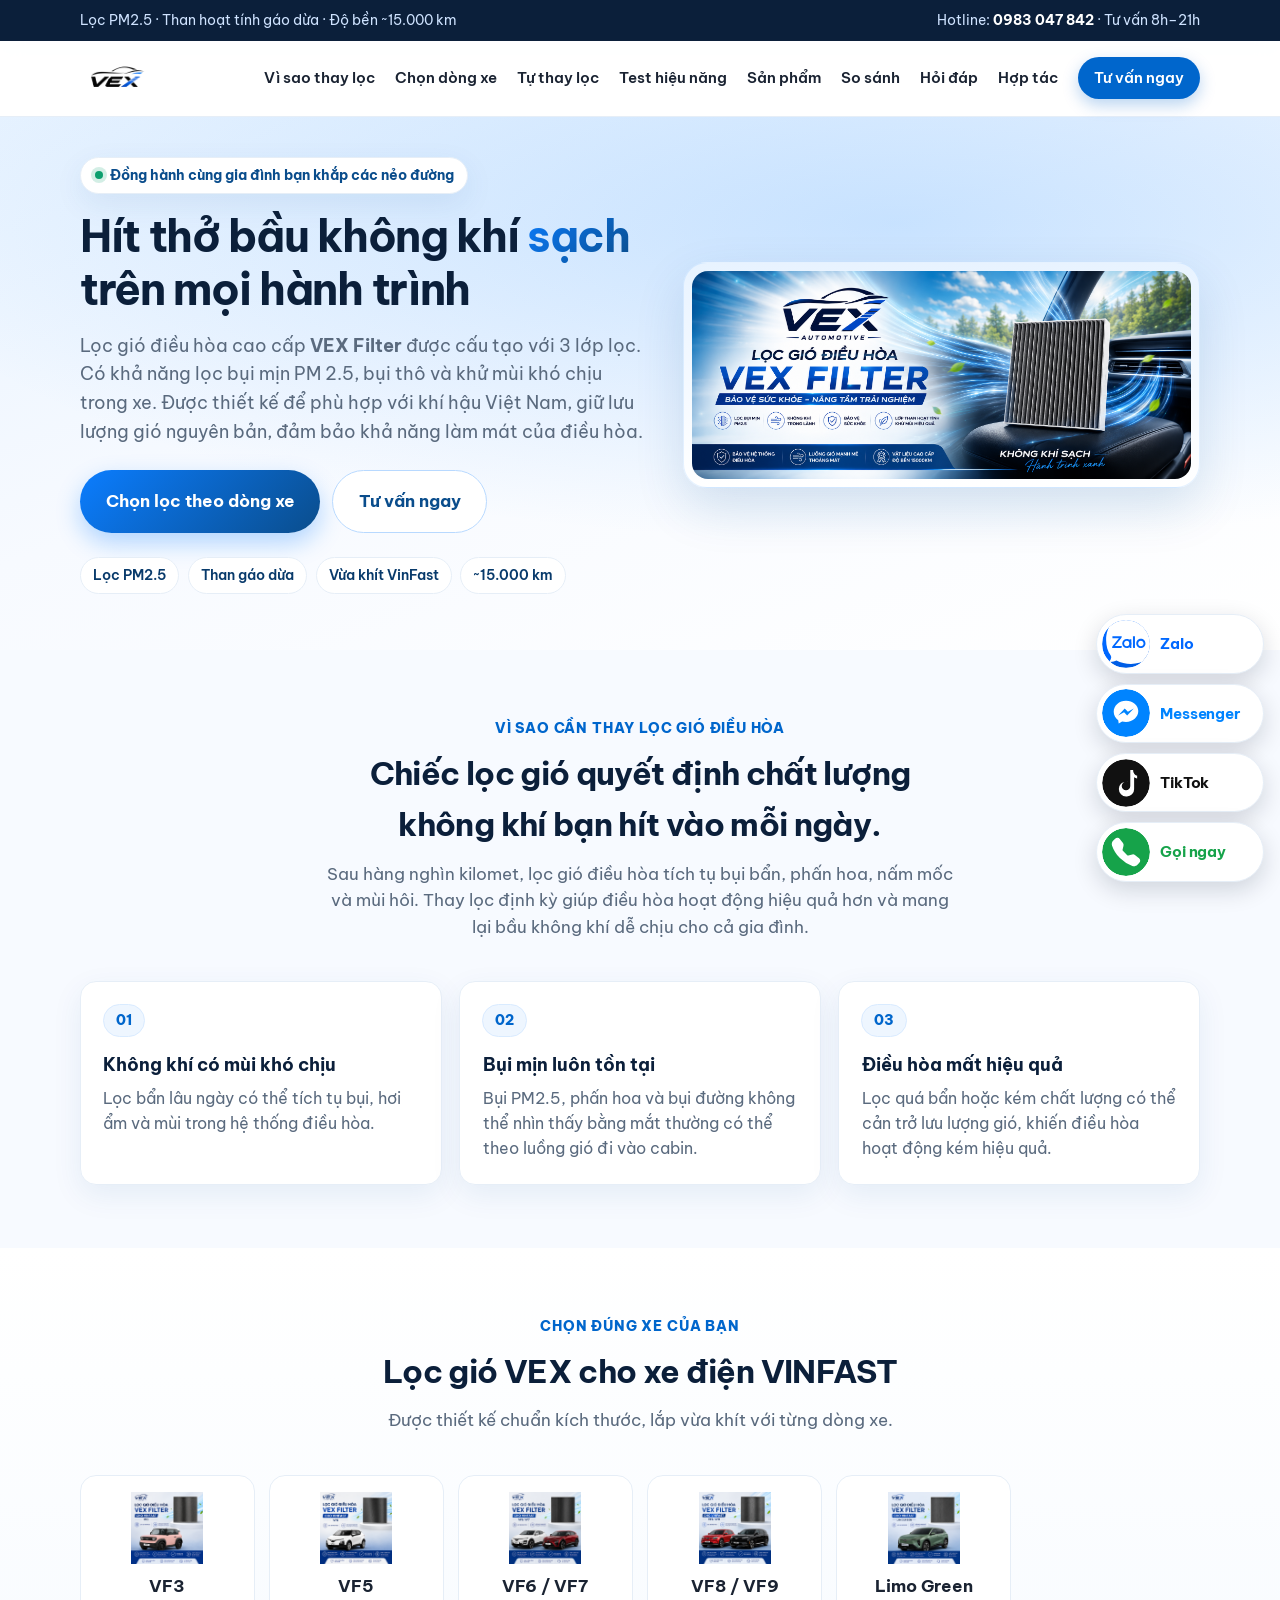
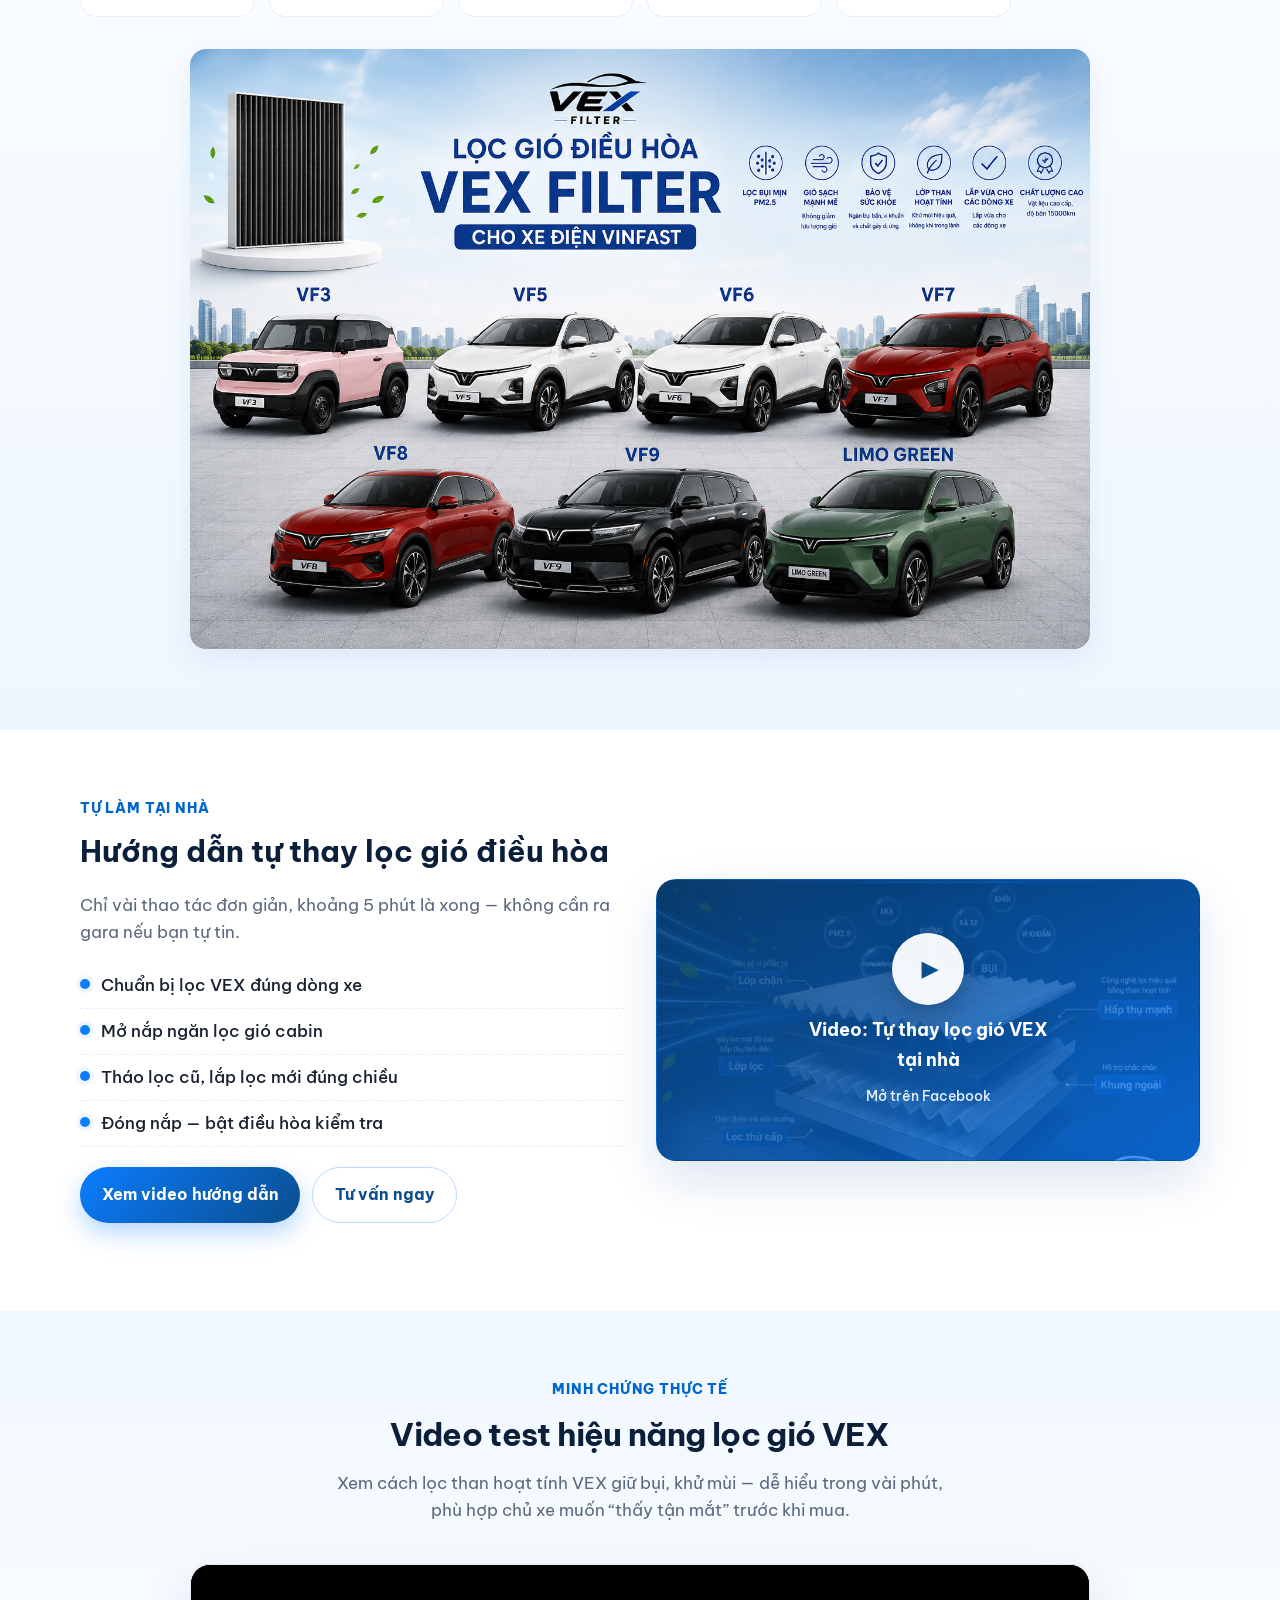
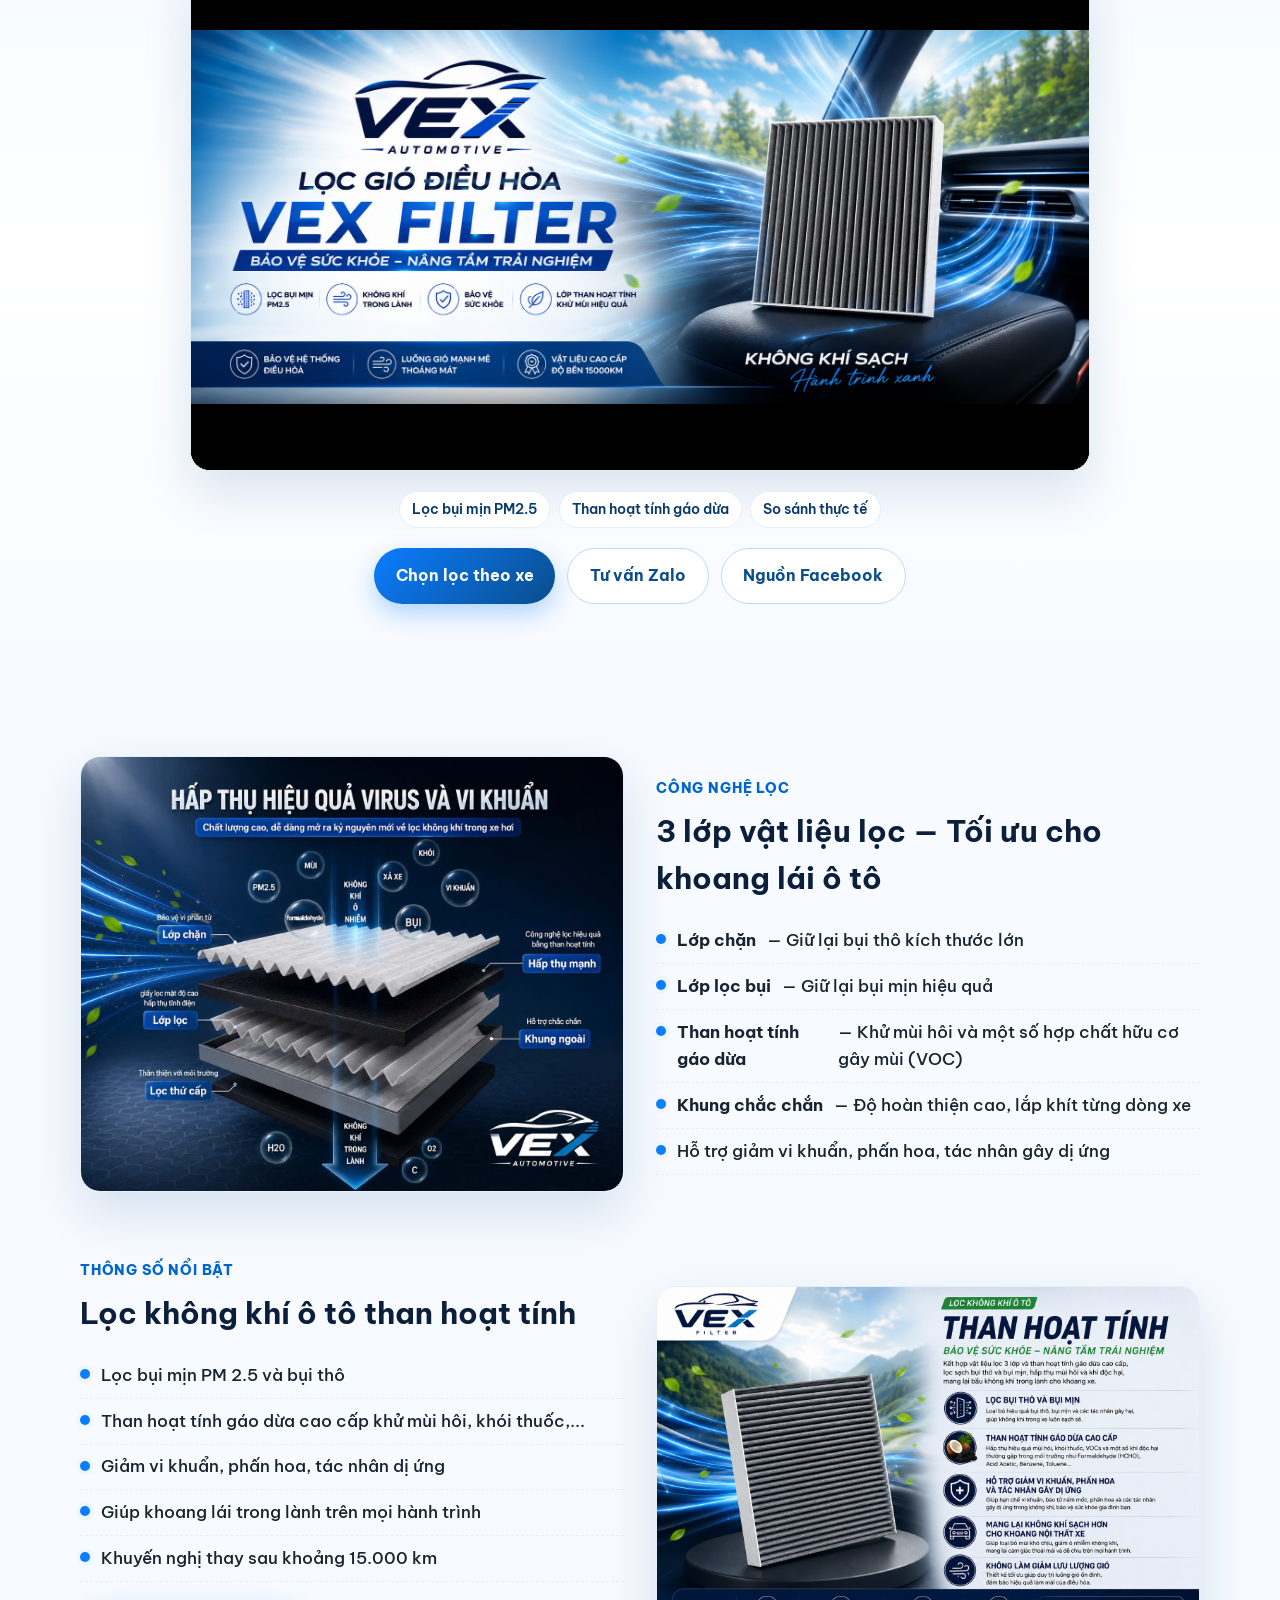
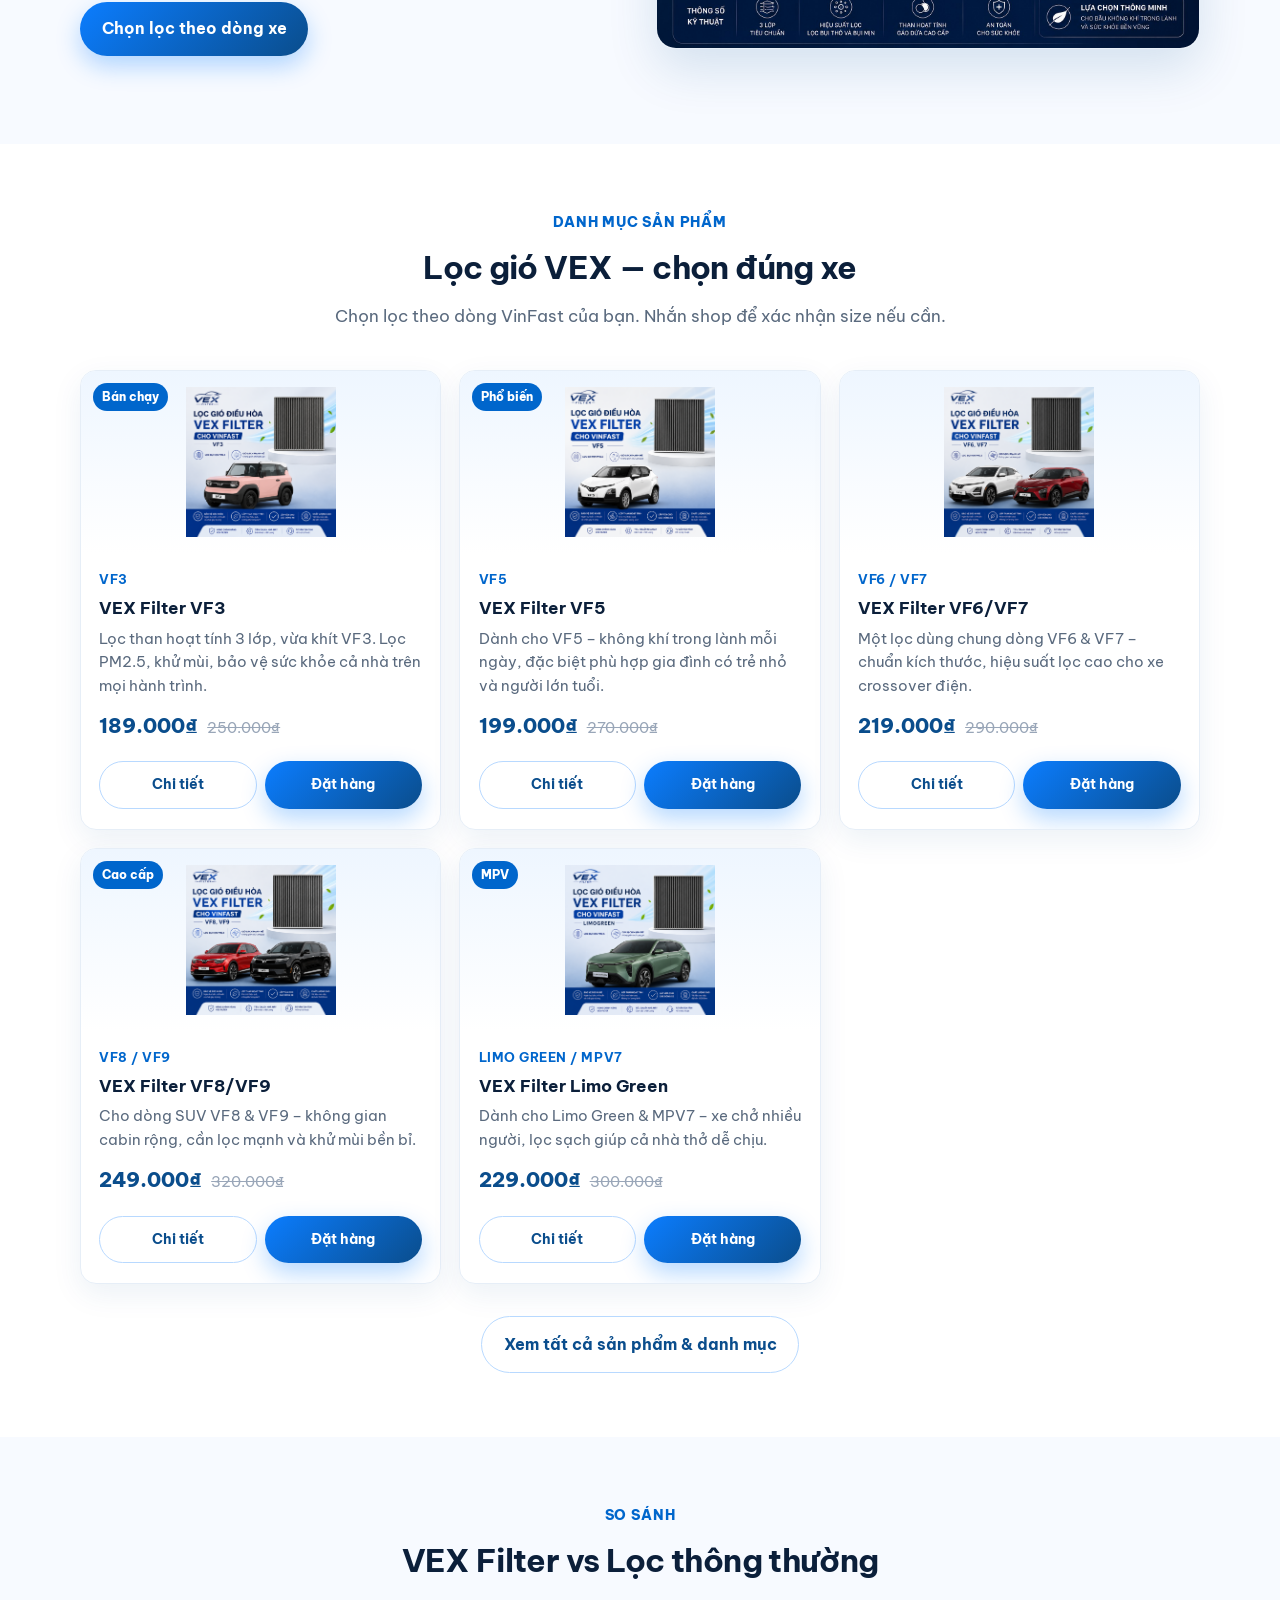
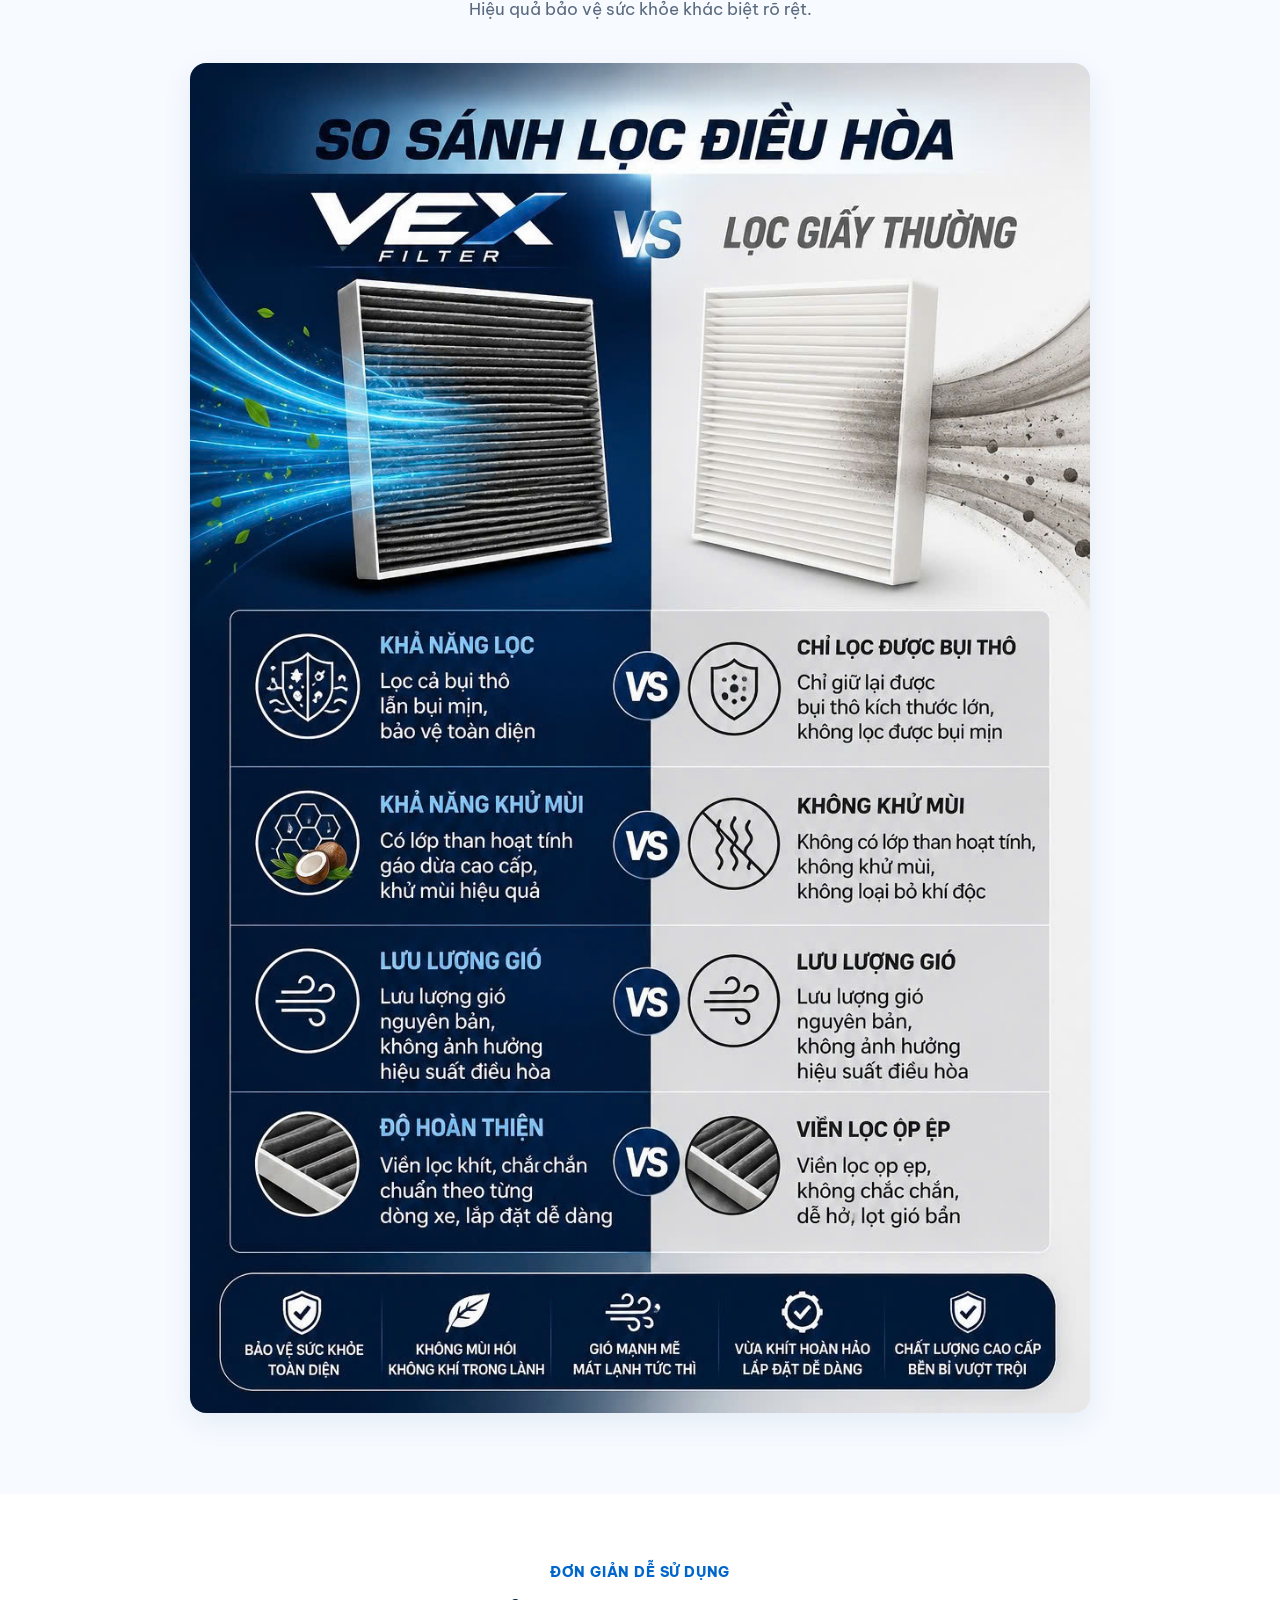
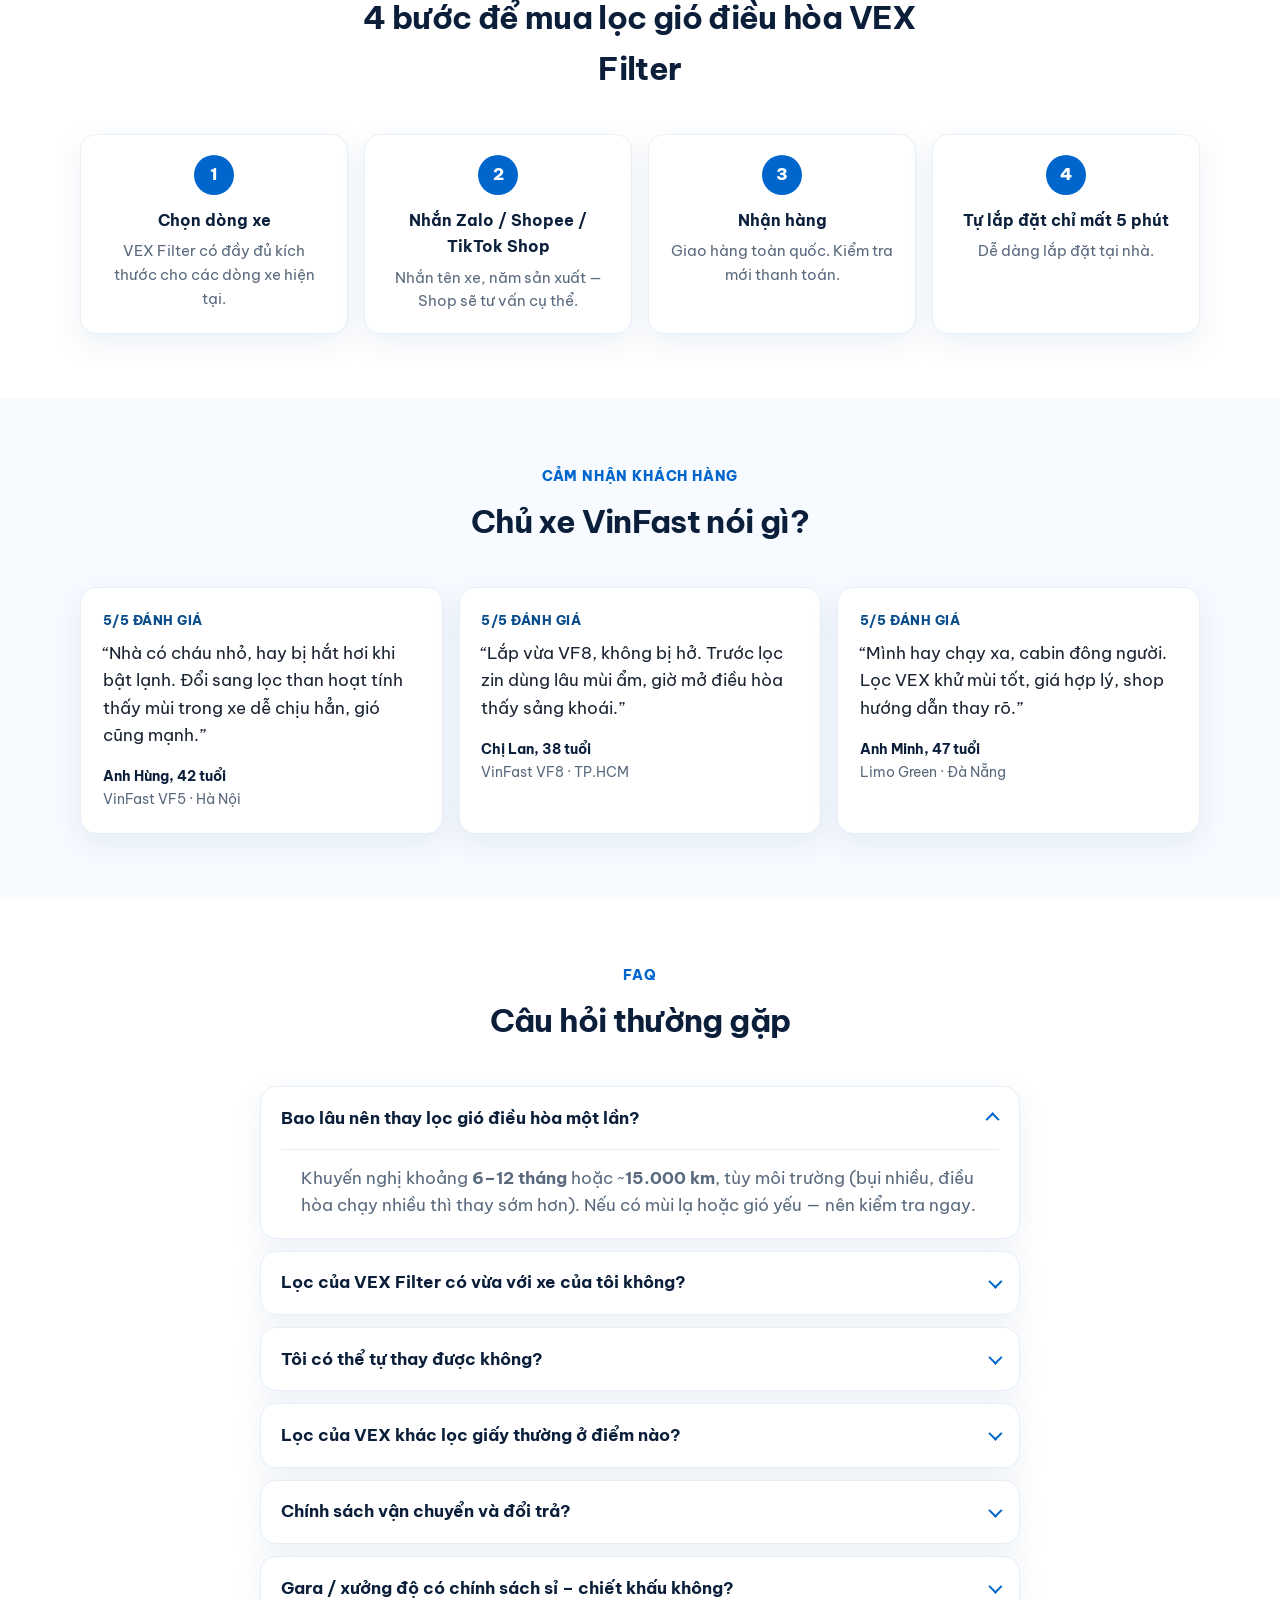
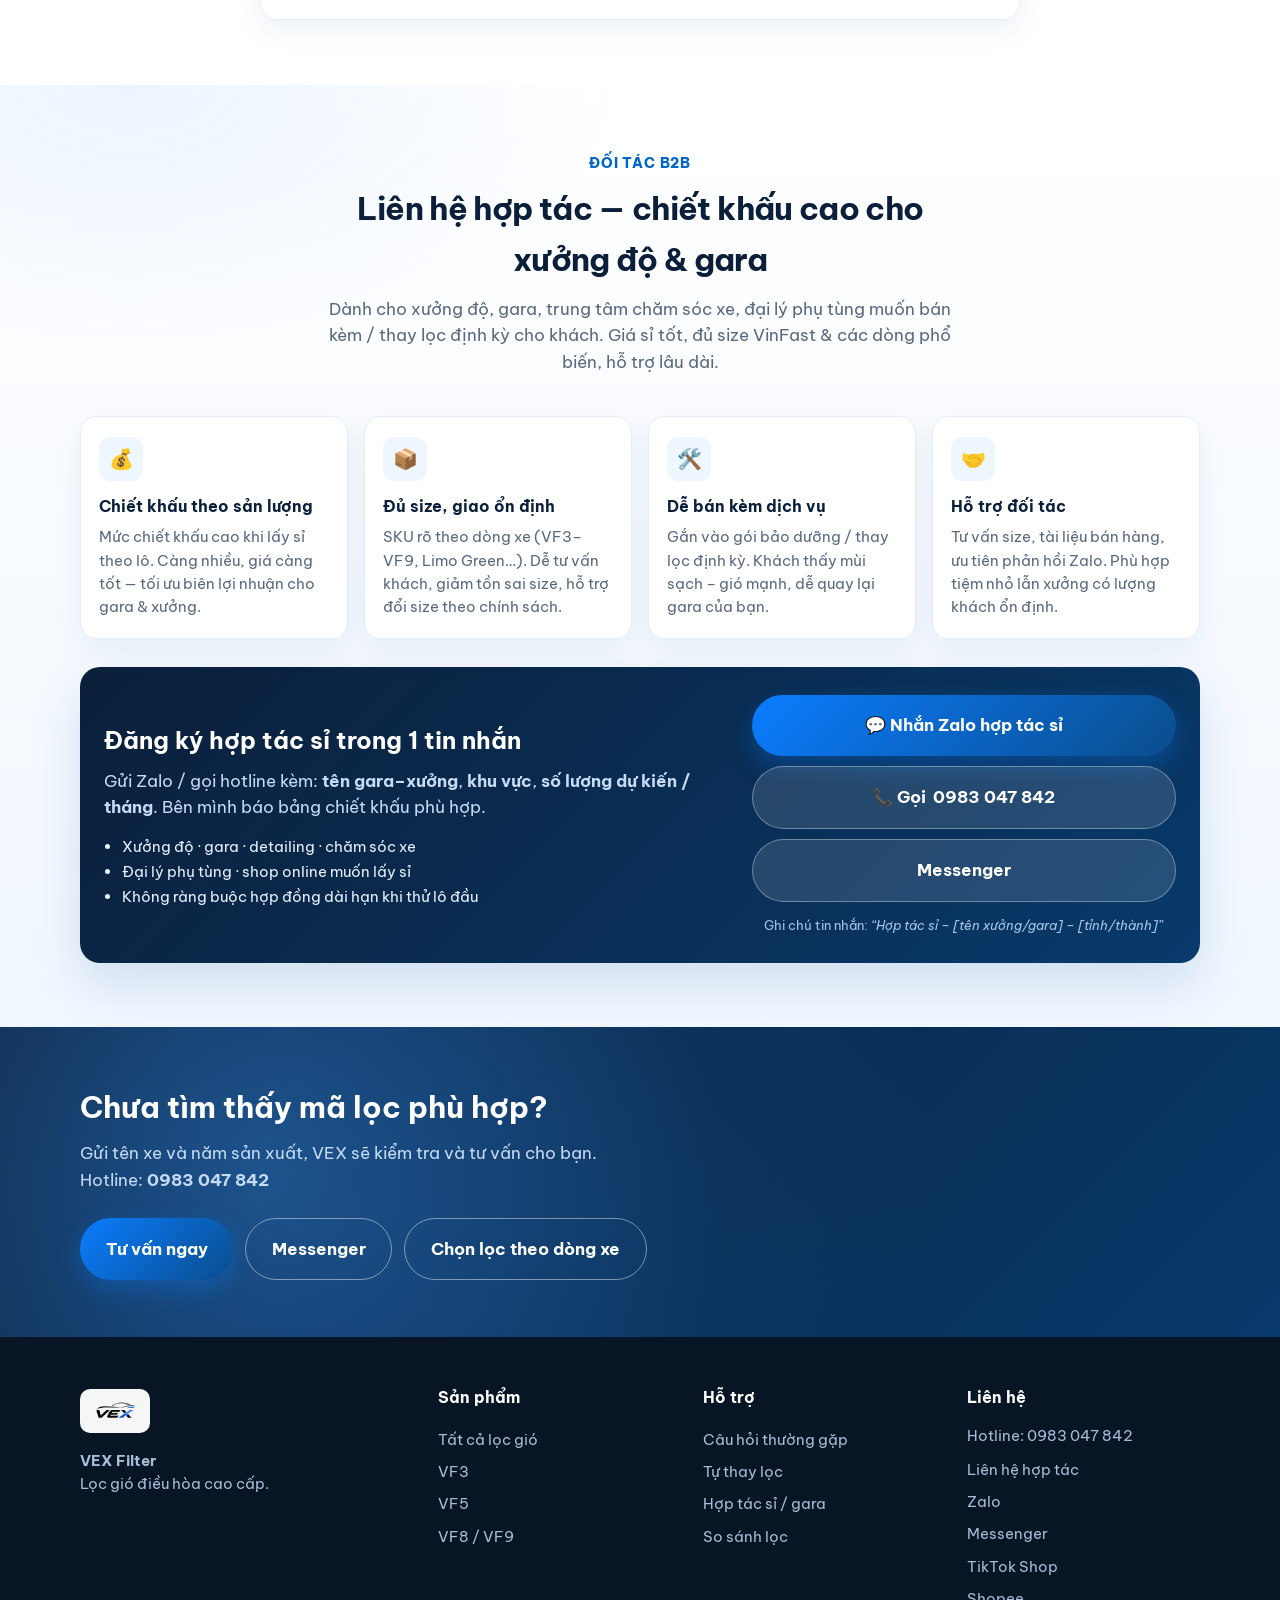
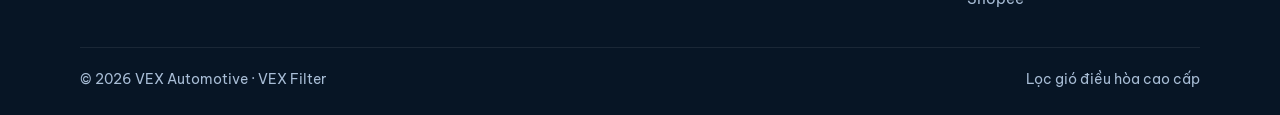
==== commit 16d54abf: "feat: add TikTok Shop float button + link" ====
--- a/index.html
+++ b/index.html
@@ -484,9 +484,11 @@
         <a href="#hop-tac">Liên hệ hợp tác</a>
         <a href="#" data-zalo>Zalo</a>
         <a href="#" data-messenger>Messenger</a>
+        <a href="#" data-tiktok>TikTok Shop</a>
         <a href="#" data-shopee>Shopee</a>
       </div>
     </div>
+  </div>
     <div class="container footer-bottom">
       <span>© 2026 VEX Automotive · VEX Filter</span>
       <span>Lọc gió điều hòa cao cấp</span>
@@ -504,6 +506,10 @@
         <span class="float-btn__icon"><img src="public/images/messenger-icon.svg" alt="" width="48" height="48" class="float-btn__img"></span>
         <span class="float-btn__label">Messenger</span>
       </a>
+      <a class="float-btn float-btn--tiktok" href="https://vt.tiktok.com/ZSXXeWUNj/?page=TikTokShop" target="_blank" rel="noopener" data-tiktok title="TikTok Shop">
+        <span class="float-btn__icon"><img src="public/images/tiktok-icon.svg" alt="" width="48" height="48" class="float-btn__img"></span>
+        <span class="float-btn__label">TikTok</span>
+      </a>
       <a class="float-btn float-btn--phone" href="tel:0983047842" title="Gọi 0983 047 842" data-phone-link>
         <span class="float-btn__icon"><img src="public/images/phone-icon.svg" alt="" width="48" height="48" class="float-btn__img"></span>
         <span class="float-btn__label">Gọi ngay</span>
--- a/css/style.css
+++ b/css/style.css
@@ -1511,6 +1511,7 @@
 .float-btn--zalo .float-btn__label { color: #0068ff; }
 .float-btn--msg .float-btn__label { color: #0084ff; }
 .float-btn--phone .float-btn__label { color: #16a34a; }
+.float-btn--tiktok .float-btn__label { color: #111; }
 .float-btn--shopee { display: none !important; }
 
 /* Mobile: chỉ icon tròn, cùng size */
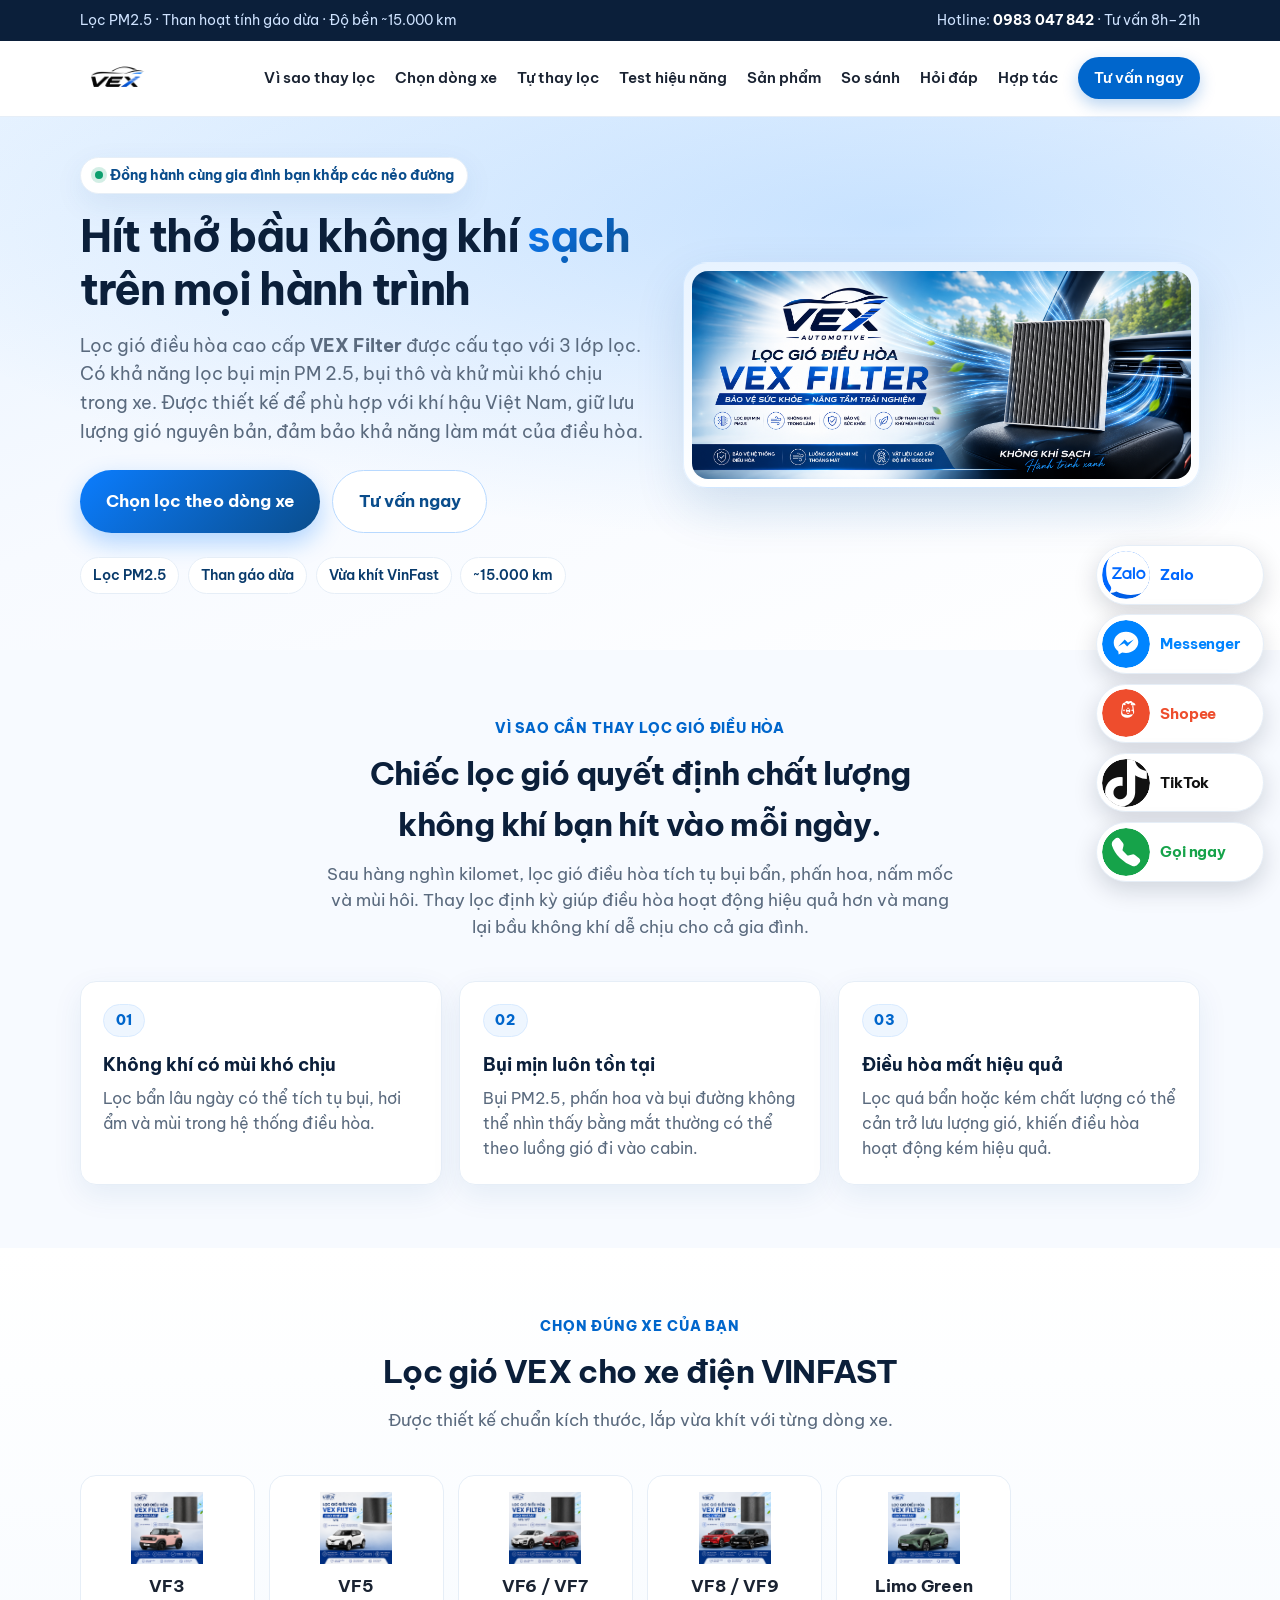
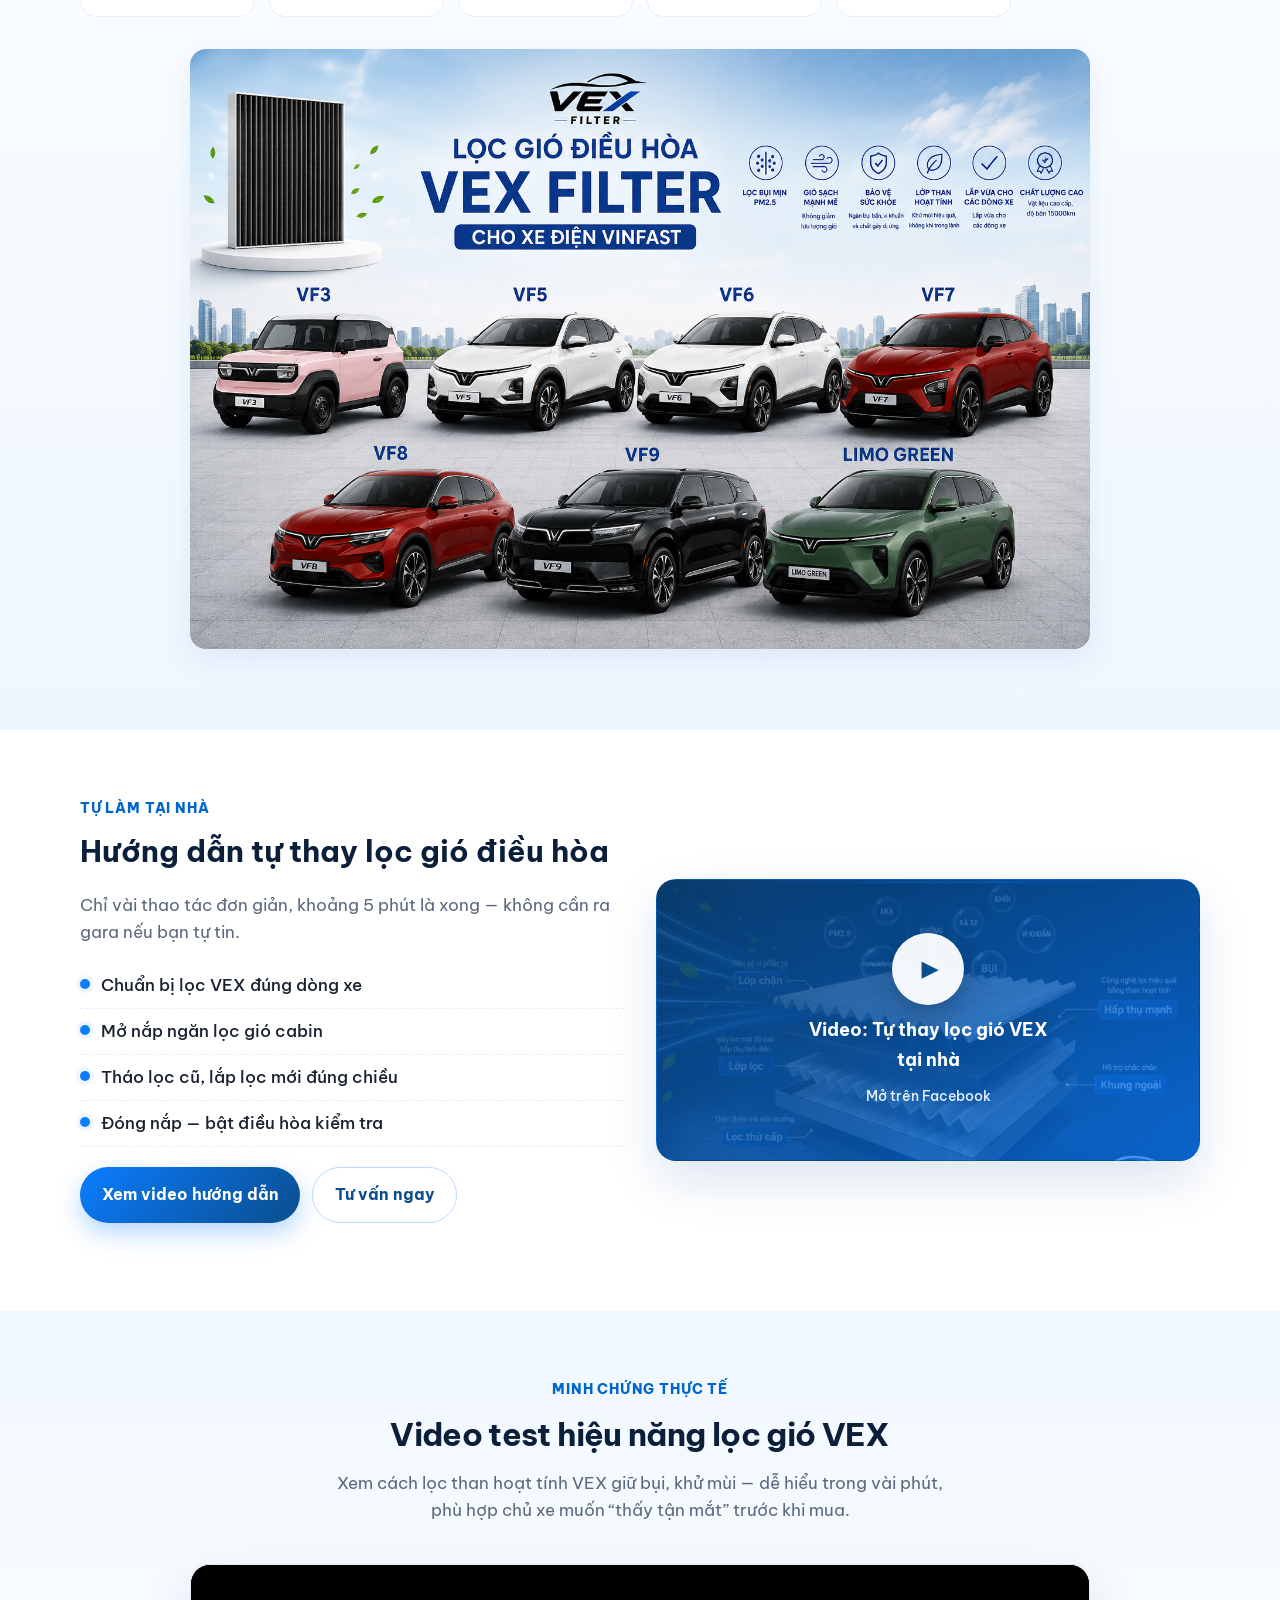
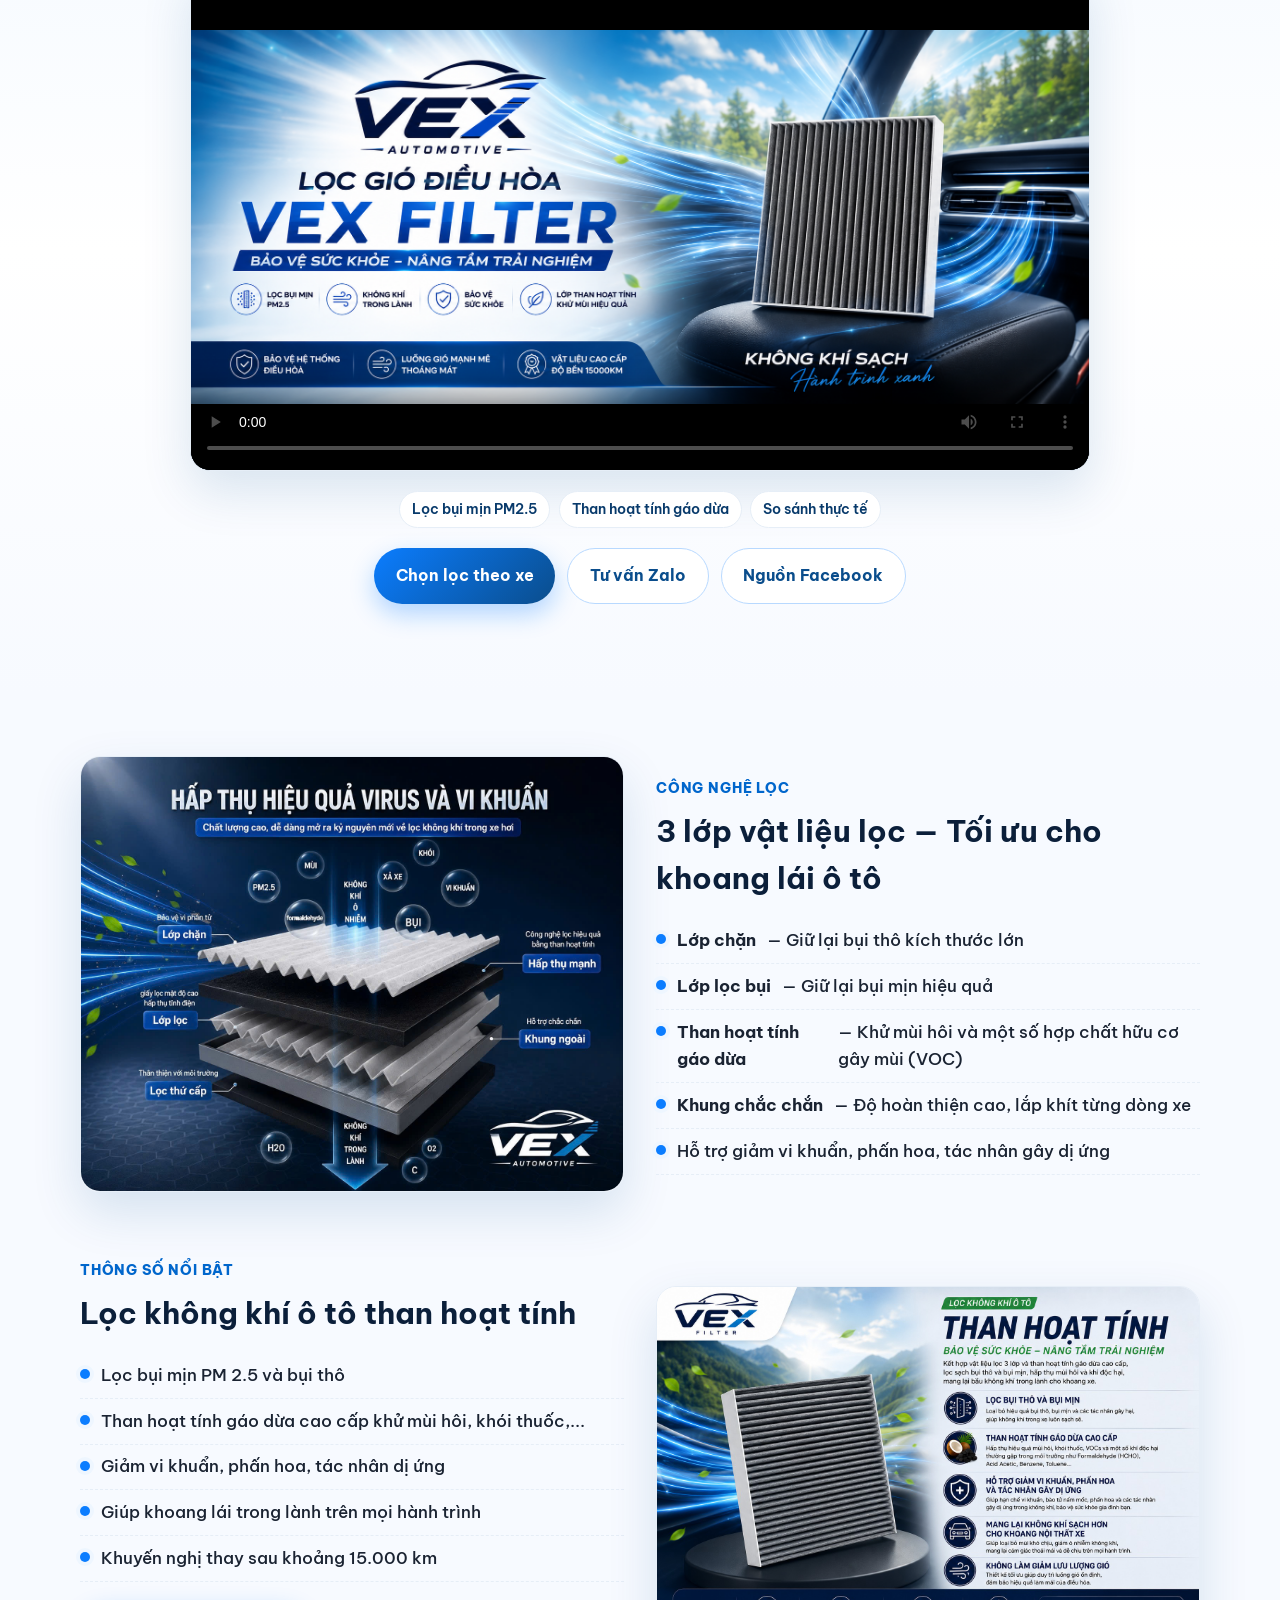
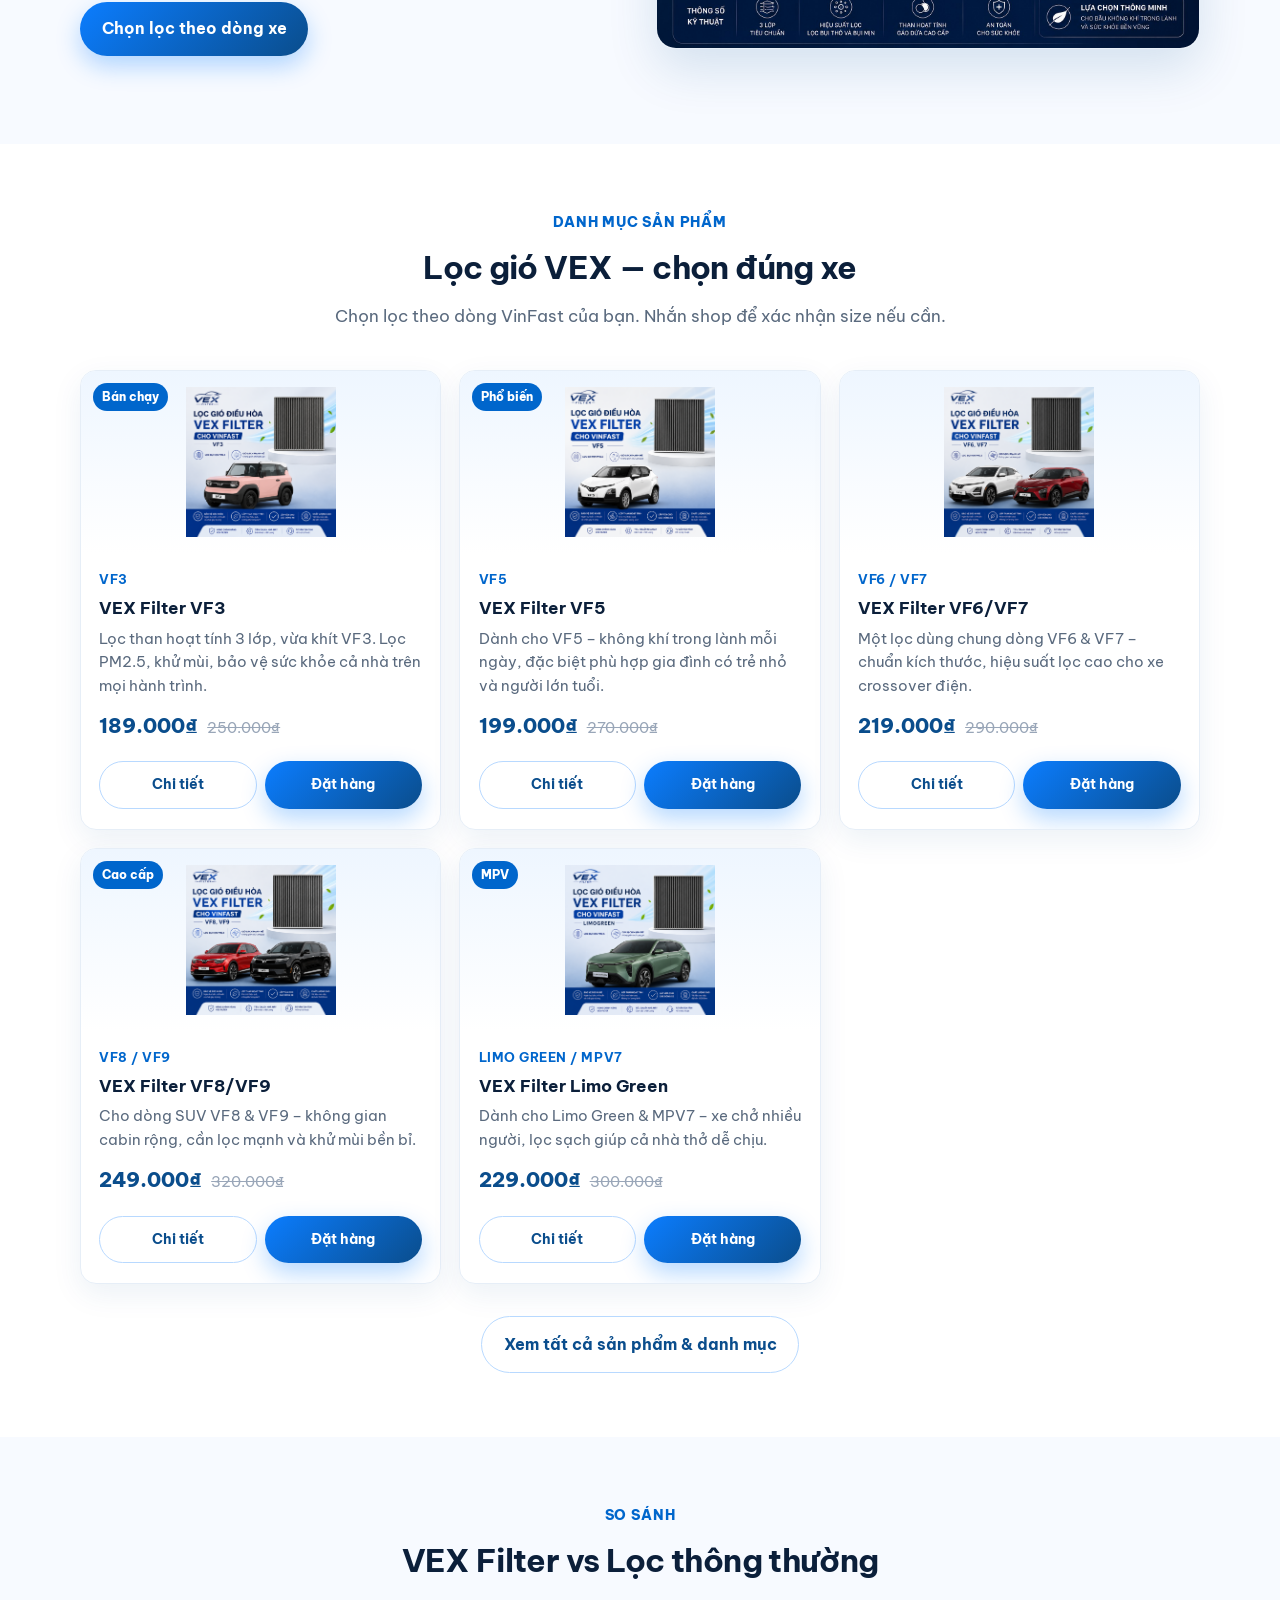
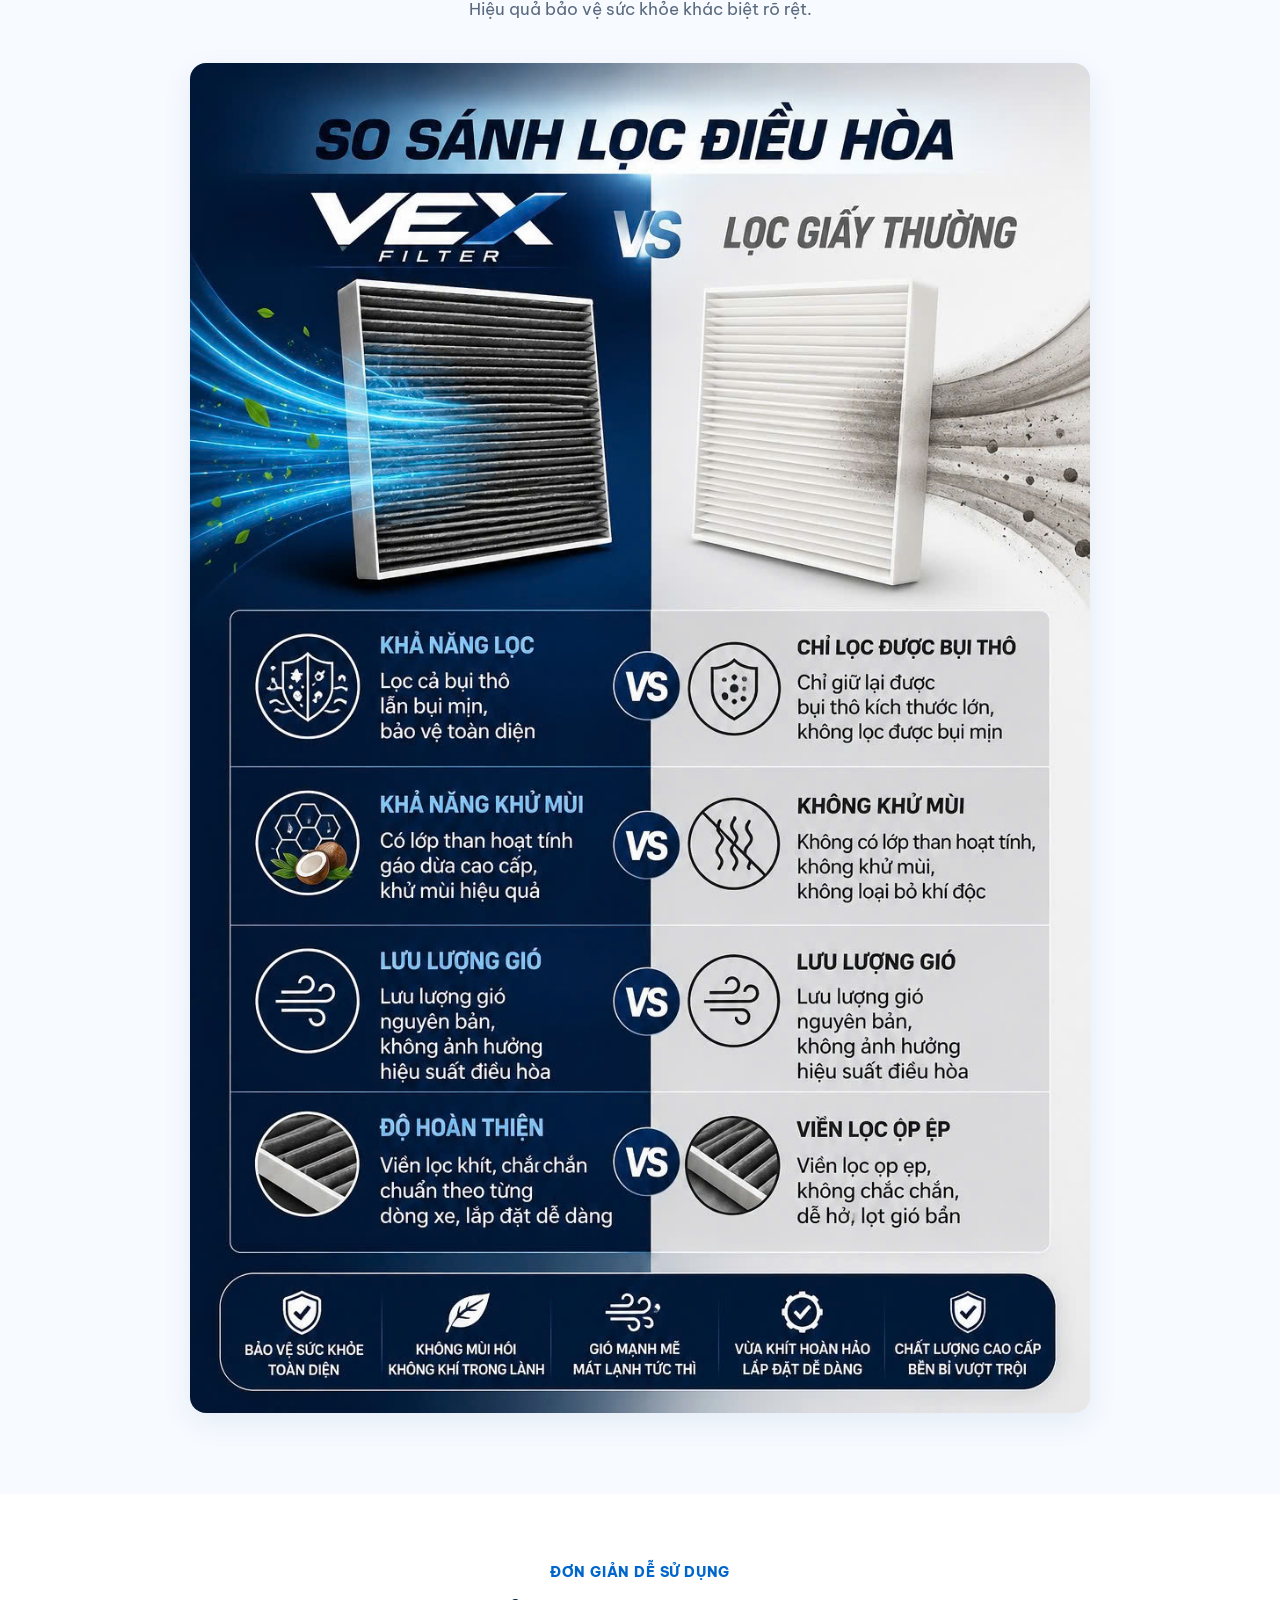
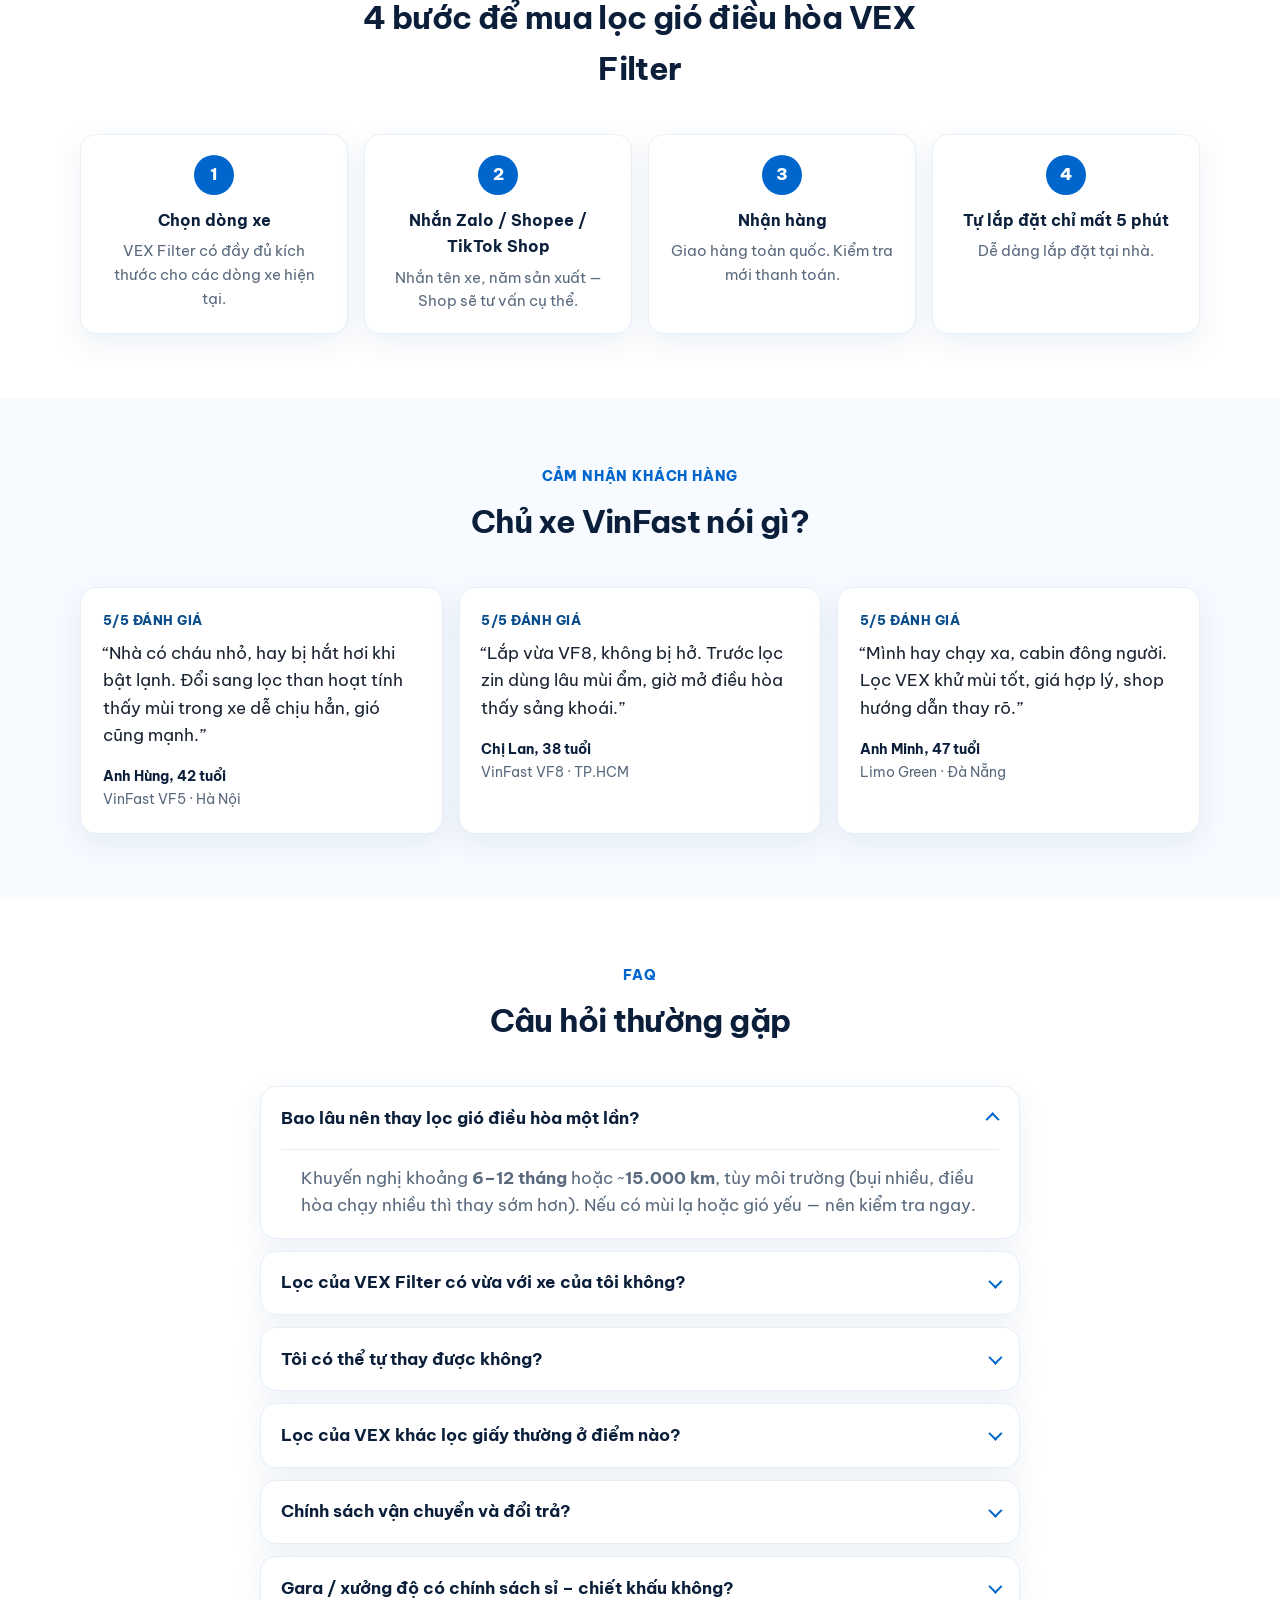
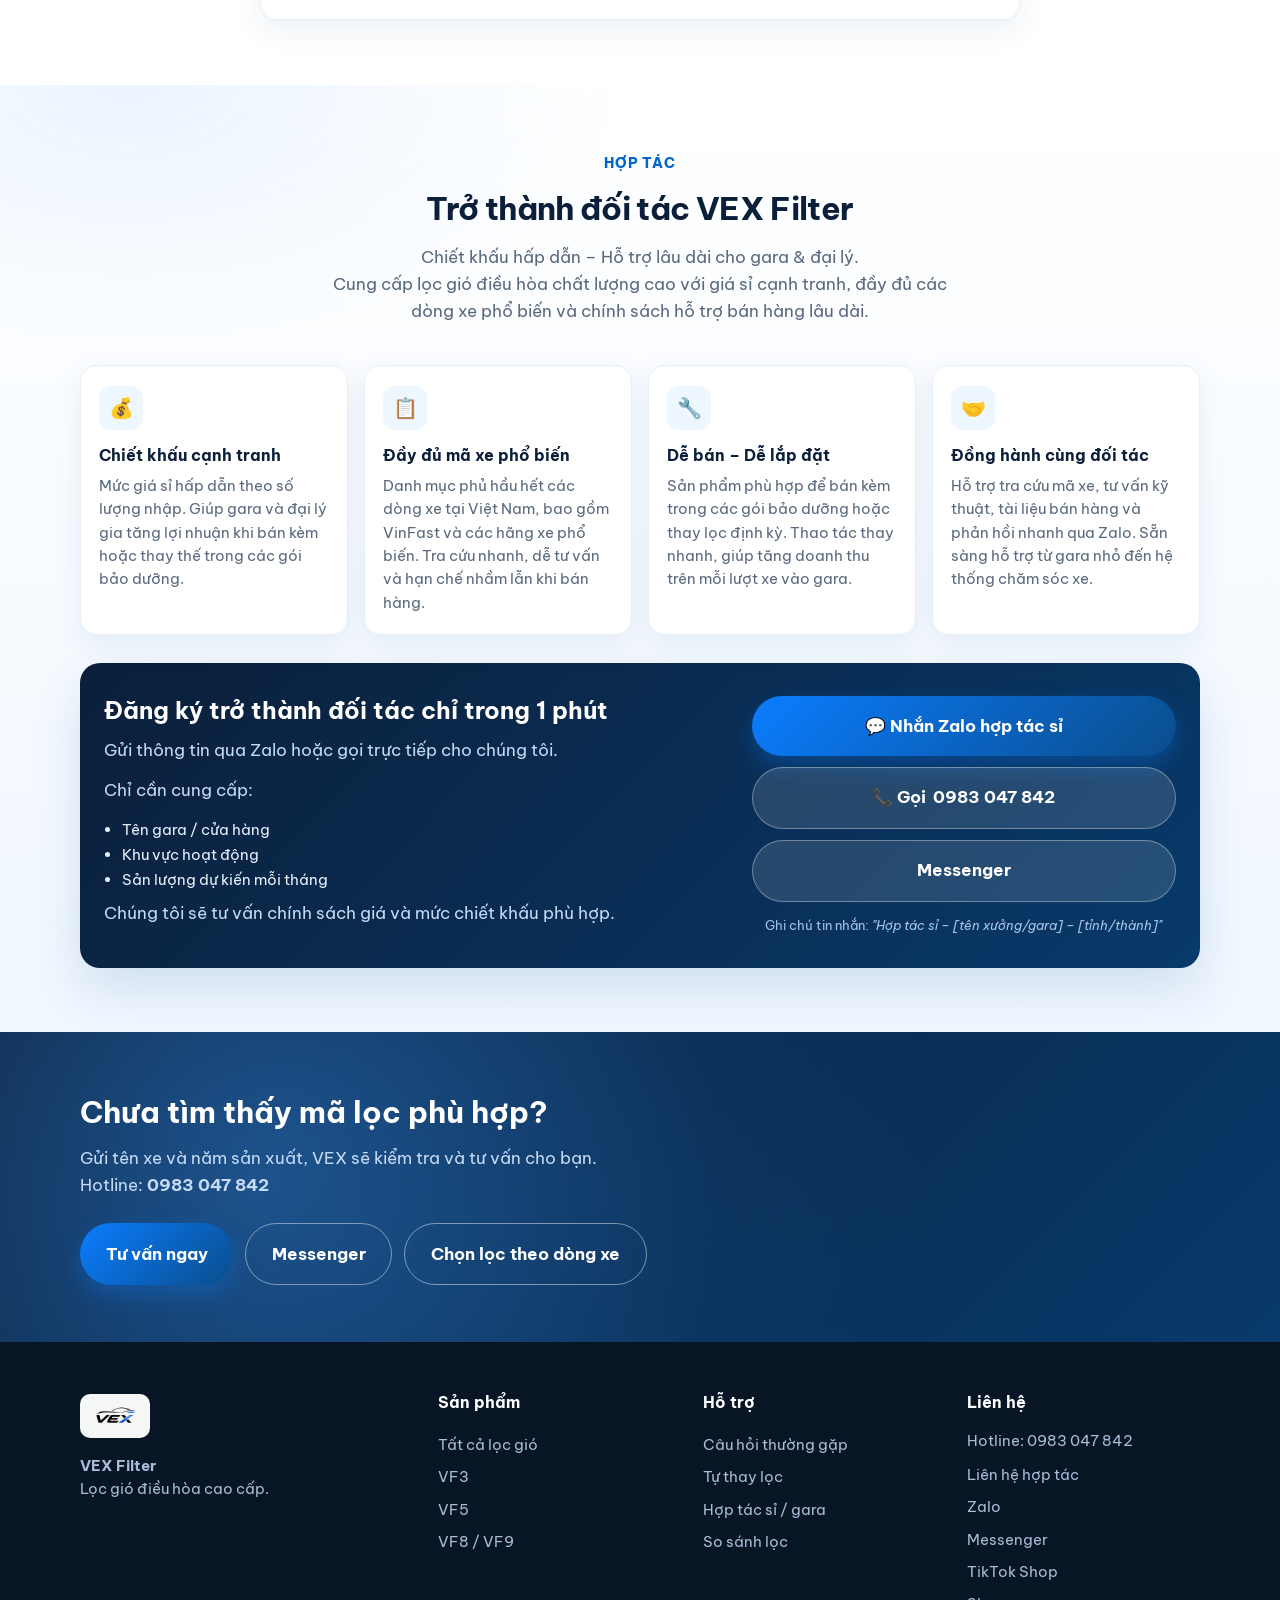
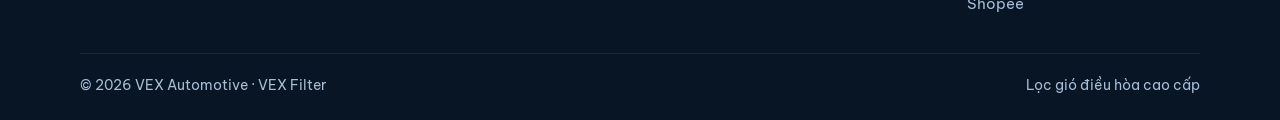
==== commit 96a127d7: "feat: responsive hide 3 sections, rewrite partner section, add Shopee float" ====
--- a/index.html
+++ b/index.html
@@ -153,7 +153,7 @@
     </section>
 
     <!-- DIY GUIDE -->
-    <section id="huong-dan" style="background:#fff">
+    <section id="huong-dan" class="hide-mobile" style="background:#fff">
       <div class="container feature-split">
         <div>
           <div class="section-label">Tự làm tại nhà</div>
@@ -220,7 +220,7 @@
     </section>
 
     <!-- STRUCTURE -->
-    <section id="cau-tao">
+    <section id="cau-tao" class="hide-mobile">
       <div class="container feature-split">
         <div>
           <img src="public/images/cau-tao.jpg" alt="Cấu tạo 3 lớp lọc VEX Filter" width="560" height="420" loading="lazy">
@@ -240,7 +240,7 @@
     </section>
 
     <!-- SPECS BAND -->
-    <section style="padding-top:0">
+    <section class="hide-mobile" style="padding-top:0">
       <div class="container feature-split">
         <div>
           <div class="section-label">Thông số nổi bật</div>
@@ -392,49 +392,51 @@
     <section id="hop-tac" class="partner-section">
       <div class="container">
         <div class="section-head">
-          <div class="section-label">Đối tác B2B</div>
-          <h2>Liên hệ hợp tác — chiết khấu cao cho xưởng độ &amp; gara</h2>
-          <p>Dành cho xưởng độ, gara, trung tâm chăm sóc xe, đại lý phụ tùng muốn bán kèm / thay lọc định kỳ cho khách. Giá sỉ tốt, đủ size VinFast &amp; các dòng phổ biến, hỗ trợ lâu dài.</p>
+          <div class="section-label">Hợp tác</div>
+          <h2>Trở thành đối tác VEX Filter</h2>
+          <p>Chiết khấu hấp dẫn – Hỗ trợ lâu dài cho gara &amp; đại lý.<br>Cung cấp lọc gió điều hòa chất lượng cao với giá sỉ cạnh tranh, đầy đủ các dòng xe phổ biến và chính sách hỗ trợ bán hàng lâu dài.</p>
         </div>
 
         <div class="partner-grid">
           <article class="partner-card">
             <div class="partner-icon">💰</div>
-            <h3>Chiết khấu theo sản lượng</h3>
-            <p>Mức chiết khấu cao khi lấy sỉ theo lô. Càng nhiều, giá càng tốt — tối ưu biên lợi nhuận cho gara &amp; xưởng.</p>
+            <h3>Chiết khấu cạnh tranh</h3>
+            <p>Mức giá sỉ hấp dẫn theo số lượng nhập. Giúp gara và đại lý gia tăng lợi nhuận khi bán kèm hoặc thay thế trong các gói bảo dưỡng.</p>
           </article>
           <article class="partner-card">
-            <div class="partner-icon">📦</div>
-            <h3>Đủ size, giao ổn định</h3>
-            <p>SKU rõ theo dòng xe (VF3–VF9, Limo Green…). Dễ tư vấn khách, giảm tồn sai size, hỗ trợ đổi size theo chính sách.</p>
+            <div class="partner-icon">📋</div>
+            <h3>Đầy đủ mã xe phổ biến</h3>
+            <p>Danh mục phủ hầu hết các dòng xe tại Việt Nam, bao gồm VinFast và các hãng xe phổ biến. Tra cứu nhanh, dễ tư vấn và hạn chế nhầm lẫn khi bán hàng.</p>
           </article>
           <article class="partner-card">
-            <div class="partner-icon">🛠️</div>
-            <h3>Dễ bán kèm dịch vụ</h3>
-            <p>Gắn vào gói bảo dưỡng / thay lọc định kỳ. Khách thấy mùi sạch – gió mạnh, dễ quay lại gara của bạn.</p>
+            <div class="partner-icon">🔧</div>
+            <h3>Dễ bán – Dễ lắp đặt</h3>
+            <p>Sản phẩm phù hợp để bán kèm trong các gói bảo dưỡng hoặc thay lọc định kỳ. Thao tác thay nhanh, giúp tăng doanh thu trên mỗi lượt xe vào gara.</p>
           </article>
           <article class="partner-card">
             <div class="partner-icon">🤝</div>
-            <h3>Hỗ trợ đối tác</h3>
-            <p>Tư vấn size, tài liệu bán hàng, ưu tiên phản hồi Zalo. Phù hợp tiệm nhỏ lẫn xưởng có lượng khách ổn định.</p>
+            <h3>Đồng hành cùng đối tác</h3>
+            <p>Hỗ trợ tra cứu mã xe, tư vấn kỹ thuật, tài liệu bán hàng và phản hồi nhanh qua Zalo. Sẵn sàng hỗ trợ từ gara nhỏ đến hệ thống chăm sóc xe.</p>
           </article>
         </div>
 
         <div class="partner-cta-box">
           <div class="partner-cta-text">
-            <h3>Đăng ký hợp tác sỉ trong 1 tin nhắn</h3>
-            <p>Gửi Zalo / gọi hotline kèm: <strong>tên gara–xưởng</strong>, <strong>khu vực</strong>, <strong>số lượng dự kiến / tháng</strong>. Bên mình báo bảng chiết khấu phù hợp.</p>
+            <h3>Đăng ký trở thành đối tác chỉ trong 1 phút</h3>
+            <p>Gửi thông tin qua Zalo hoặc gọi trực tiếp cho chúng tôi.</p>
+            <p>Chỉ cần cung cấp:</p>
             <ul class="partner-bullets">
-              <li>Xưởng độ · gara · detailing · chăm sóc xe</li>
-              <li>Đại lý phụ tùng · shop online muốn lấy sỉ</li>
-              <li>Không ràng buộc hợp đồng dài hạn khi thử lô đầu</li>
+              <li>Tên gara / cửa hàng</li>
+              <li>Khu vực hoạt động</li>
+              <li>Sản lượng dự kiến mỗi tháng</li>
             </ul>
+            <p style="margin-top:0.5rem">Chúng tôi sẽ tư vấn chính sách giá và mức chiết khấu phù hợp.</p>
           </div>
           <div class="partner-cta-actions">
             <a class="btn btn-primary btn-lg btn-block" href="#" data-zalo data-zalo-partner target="_blank" rel="noopener">💬 Nhắn Zalo hợp tác sỉ</a>
             <a class="btn btn-secondary btn-lg btn-block" href="tel:0983047842">📞 Gọi <span data-phone>0983 047 842</span></a>
             <a class="btn btn-secondary btn-lg btn-block" href="#" data-messenger target="_blank" rel="noopener">Messenger</a>
-            <p class="partner-note">Ghi chú tin nhắn: <em>“Hợp tác sỉ – [tên xưởng/gara] – [tỉnh/thành]”</em></p>
+            <p class="partner-note">Ghi chú tin nhắn: <em>"Hợp tác sỉ – [tên xưởng/gara] – [tỉnh/thành]"</em></p>
           </div>
         </div>
       </div>
@@ -506,6 +508,10 @@
         <span class="float-btn__icon"><img src="public/images/messenger-icon.svg" alt="" width="48" height="48" class="float-btn__img"></span>
         <span class="float-btn__label">Messenger</span>
       </a>
+      <a class="float-btn float-btn--shopee" href="https://shopee.vn/vex.automotive" target="_blank" rel="noopener" data-shopee title="Shopee">
+        <span class="float-btn__icon"><img src="public/images/shopee-icon.svg" alt="" width="48" height="48" class="float-btn__img"></span>
+        <span class="float-btn__label">Shopee</span>
+      </a>
       <a class="float-btn float-btn--tiktok" href="https://vt.tiktok.com/ZSXXeWUNj/?page=TikTokShop" target="_blank" rel="noopener" data-tiktok title="TikTok Shop">
         <span class="float-btn__icon"><img src="public/images/tiktok-icon.svg" alt="" width="48" height="48" class="float-btn__img"></span>
         <span class="float-btn__label">TikTok</span>
--- a/css/style.css
+++ b/css/style.css
@@ -1177,6 +1177,7 @@
   .hero { padding-top: 1.5rem; }
   .product-actions { grid-template-columns: 1fr; }
   .topbar { display: none; }
+  .hide-mobile { display: none !important; }
 }
 
 /* ========== Animations ========== */
@@ -1512,7 +1513,7 @@
 .float-btn--msg .float-btn__label { color: #0084ff; }
 .float-btn--phone .float-btn__label { color: #16a34a; }
 .float-btn--tiktok .float-btn__label { color: #111; }
-.float-btn--shopee { display: none !important; }
+.float-btn--shopee .float-btn__label { color: #ee4d2d; }
 
 /* Mobile: chỉ icon tròn, cùng size */
 @media (max-width: 560px) {
